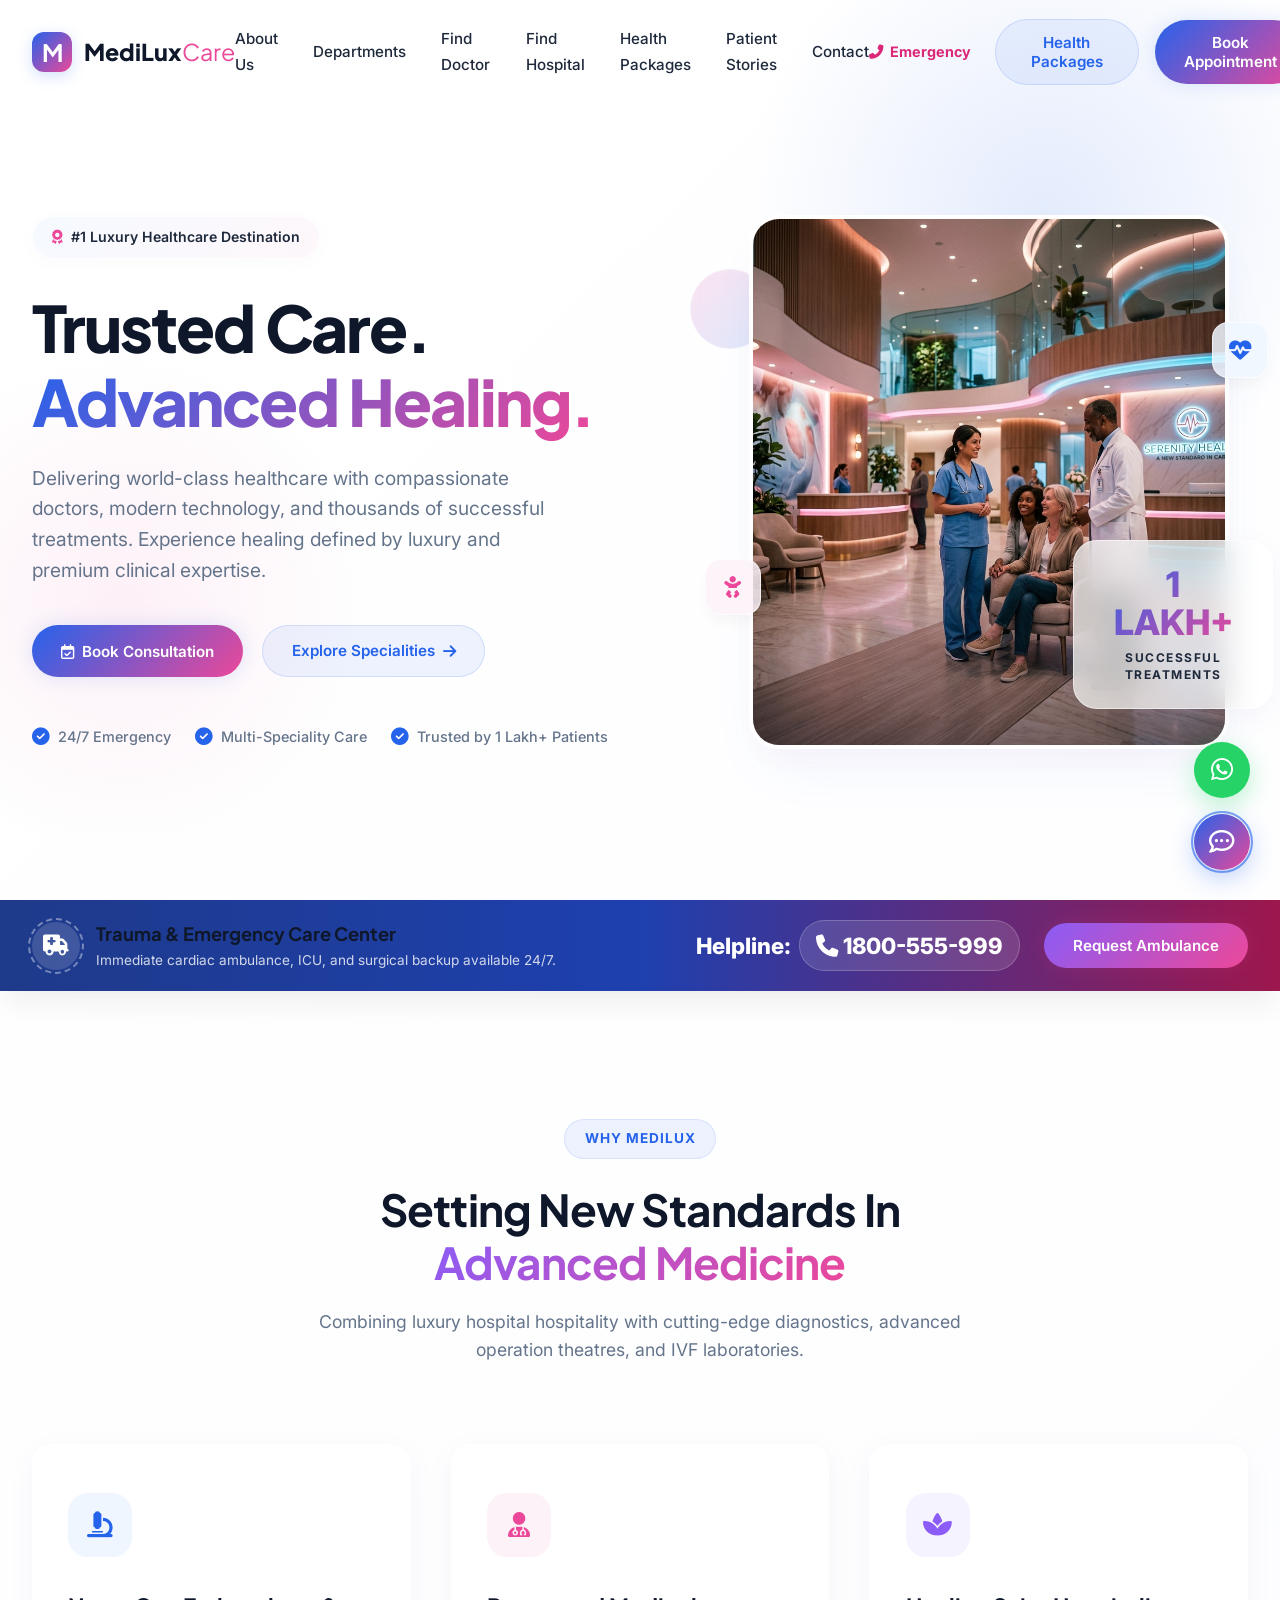
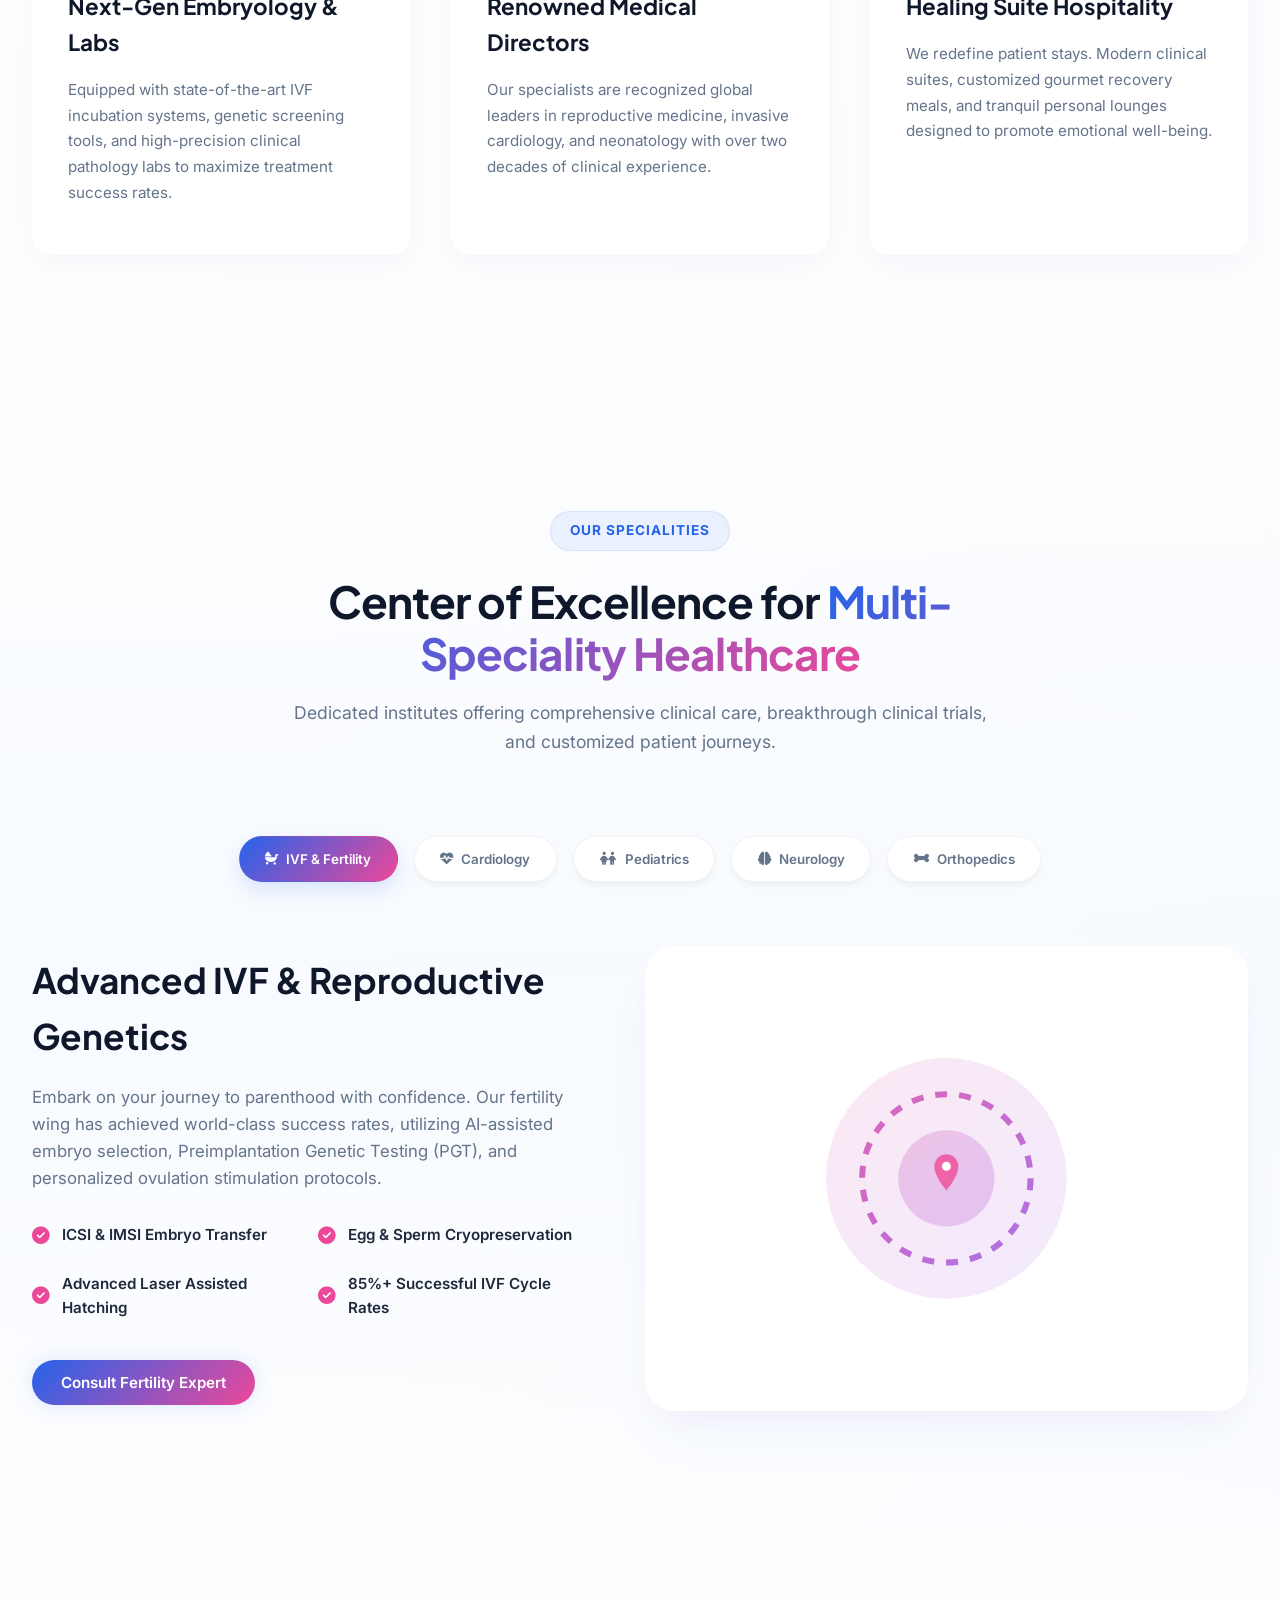
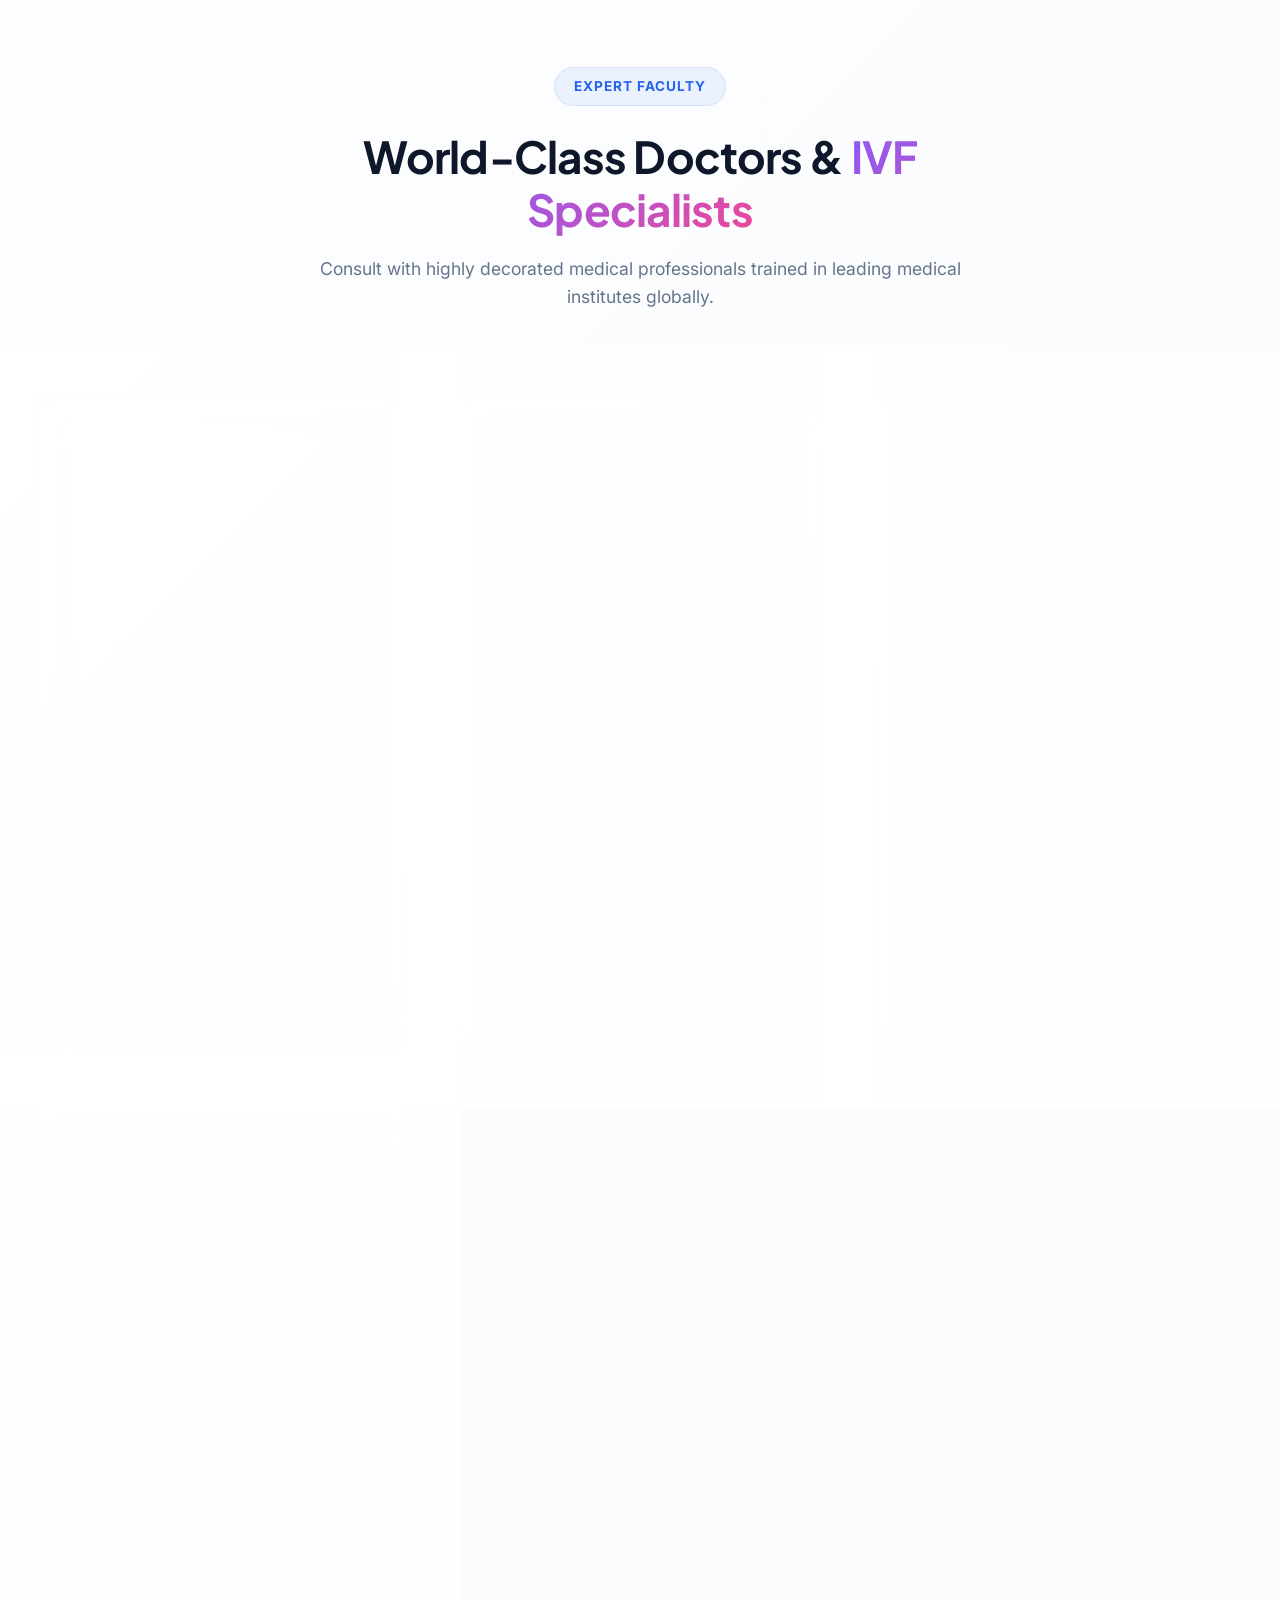
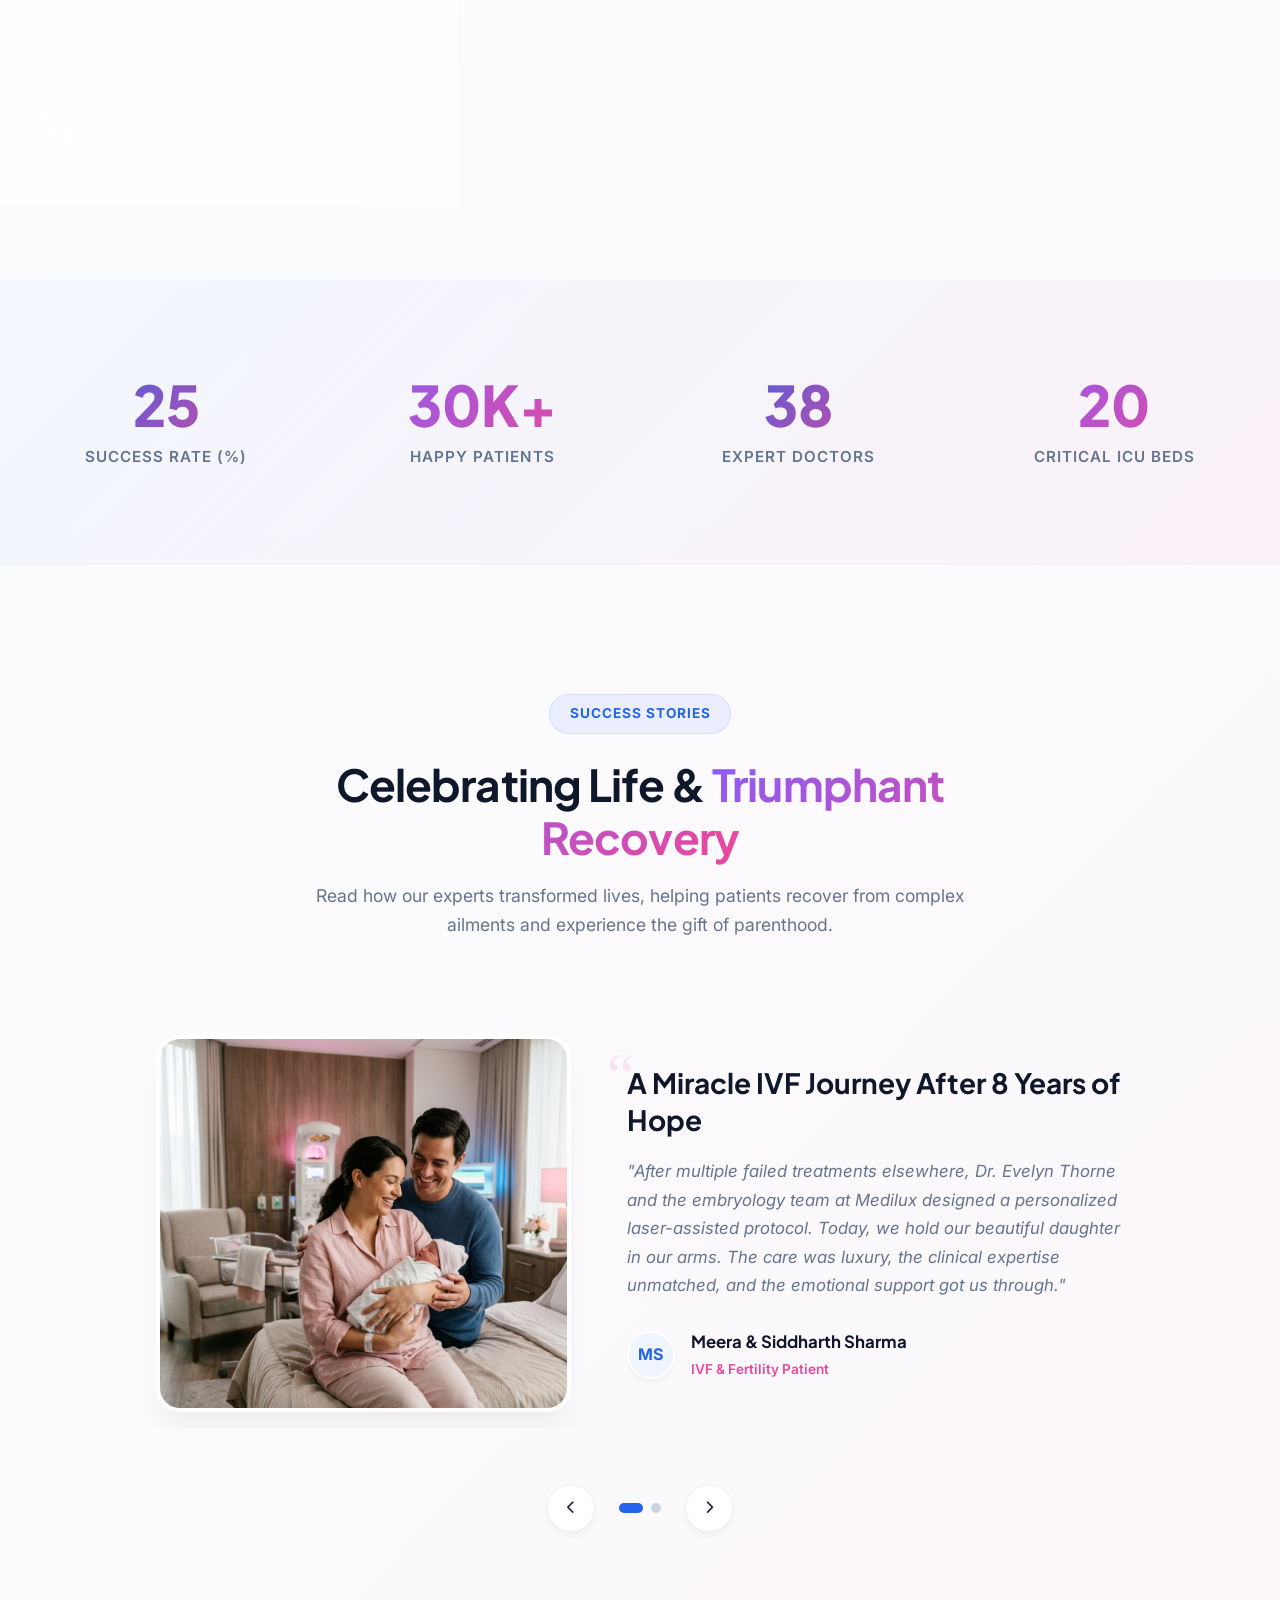
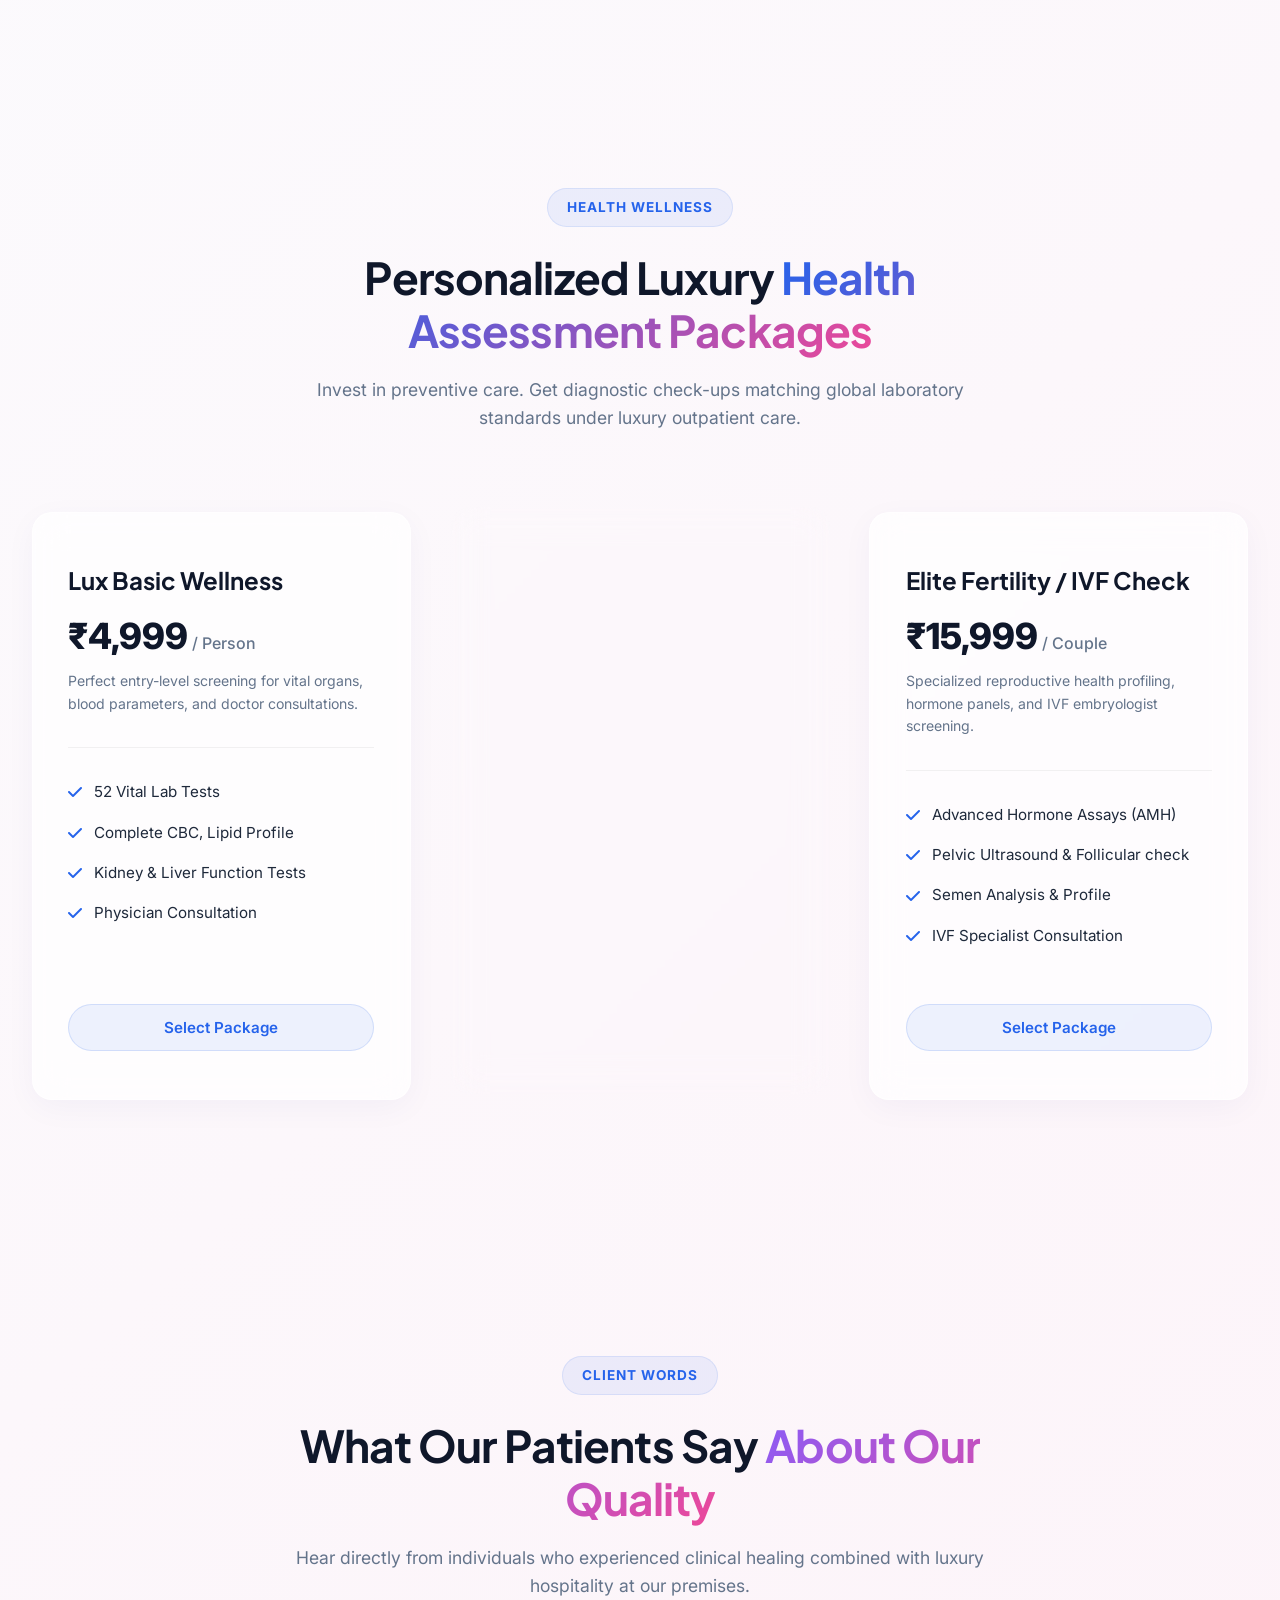
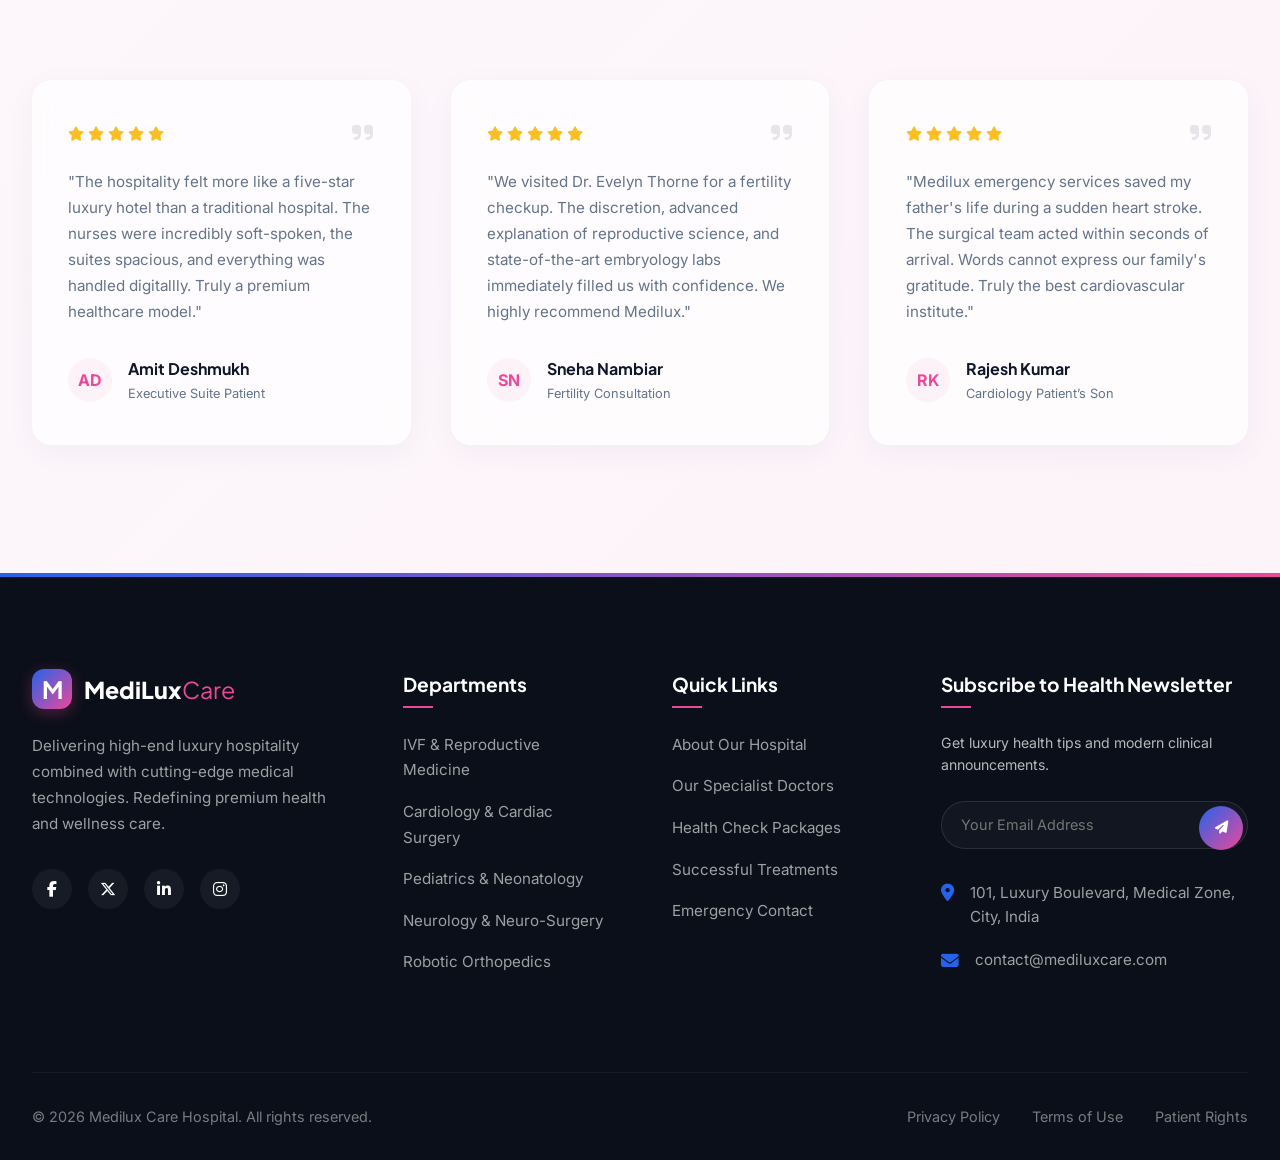
==== index.html @ 5a951098 "Initial commit" ====
<!DOCTYPE html>
<html lang="en">
<head>
  <meta charset="UTF-8">
  <meta name="viewport" content="width=device-width, initial-scale=1.0">
  <meta name="description" content="Medilux Care Hospital - Premium Healthcare, IVF & Fertility treatment, Advanced Cardiology, Pediatrics and Orthopedics. Trusted Care. Advanced Healing.">
  <title>Medilux Care Hospital | Premium & Advanced Healthcare Center</title>
  
  <!-- Font Awesome Icons -->
  <link rel="stylesheet" href="https://cdnjs.cloudflare.com/ajax/libs/font-awesome/6.4.0/css/all.min.css">
  <!-- Stylesheet -->
  <link rel="stylesheet" href="styles.css">
</head>
<body>

  <!-- --- Sticky Transparent Navbar --- -->
  <nav class="navbar" id="navbar">
    <div class="container">
      <!-- Logo -->
      <a href="#" class="logo" id="nav-logo">
        <div class="logo-icon">M</div>
        <div class="logo-text">MediLux<span>Care</span></div>
      </a>

      <!-- Navigation Links -->
      <ul class="nav-menu" id="nav-menu">
        <li><a href="#about" class="nav-link">About Us</a></li>
        <li><a href="#departments" class="nav-link">Departments</a></li>
        <li><a href="#doctors" class="nav-link">Find Doctor</a></li>
        <li><a href="#stats" class="nav-link">Find Hospital</a></li>
        <li><a href="#packages" class="nav-link">Health Packages</a></li>
        <li><a href="#stories" class="nav-link">Patient Stories</a></li>
        <li><a href="#contact" class="nav-link">Contact</a></li>
      </ul>

      <!-- Navbar Action buttons -->
      <div class="nav-actions">
        <a href="tel:+1800555999" class="nav-cta-emergency">
          <i class="fa-solid fa-phone-flip"></i> Emergency
        </a>
        <button class="btn btn-secondary nav-cta-packages" onclick="document.getElementById('packages').scrollIntoView({behavior: 'smooth'})">Health Packages</button>
        <button class="btn btn-primary nav-cta-booking" id="open-booking-btn">Book Appointment</button>
        
        <button class="search-btn" id="open-search-btn" aria-label="Open Search">
          <i class="fa-solid fa-magnifying-glass"></i>
        </button>

        <!-- Mobile Hamburger Menu -->
        <div class="menu-toggle" id="menu-toggle">
          <span></span>
          <span></span>
          <span></span>
        </div>
      </div>
    </div>
  </nav>

  <!-- --- Cinematic Hero Banner Section --- -->
  <header class="hero-section" id="about">
    <div class="hero-glow-1"></div>
    <div class="hero-glow-2"></div>
    <div class="container">
      <div class="hero-grid">
        <!-- Left Column: Copy -->
        <div class="hero-content reveal active">
          <div class="hero-tag">
            <i class="fa-solid fa-award"></i>
            <span>#1 Luxury Healthcare Destination</span>
          </div>
          <h1 class="hero-title">
            Trusted Care.<br>
            <span class="text-gradient-blue-pink">Advanced Healing.</span>
          </h1>
          <p class="hero-desc">
            Delivering world-class healthcare with compassionate doctors, modern technology, and thousands of successful treatments. Experience healing defined by luxury and premium clinical expertise.
          </p>
          <div class="hero-actions">
            <button class="btn btn-primary" id="hero-book-btn">
              <i class="fa-regular fa-calendar-check"></i> Book Consultation
            </button>
            <a href="#departments" class="btn btn-secondary">
              Explore Specialities <i class="fa-solid fa-arrow-right"></i>
            </a>
          </div>
          <div class="hero-bullets">
            <div class="hero-bullet-item">
              <i class="fa-solid fa-circle-check"></i>
              <span>24/7 Emergency</span>
            </div>
            <div class="hero-bullet-item">
              <i class="fa-solid fa-circle-check"></i>
              <span>Multi-Speciality Care</span>
            </div>
            <div class="hero-bullet-item">
              <i class="fa-solid fa-circle-check"></i>
              <span>Trusted by 1 Lakh+ Patients</span>
            </div>
          </div>
        </div>

        <!-- Right Column: Visuals & floating elements -->
        <div class="hero-visual reveal active">
          <div class="floating-circle circle-1"></div>
          
          <!-- Floating medical icons -->
          <div class="floating-icon-wrapper f-icon-1">
            <i class="fa-solid fa-heart-pulse"></i>
          </div>
          <div class="floating-icon-wrapper f-icon-2">
            <i class="fa-solid fa-baby"></i>
          </div>
          
          <!-- Glowing Particles container -->
          <div class="glowing-particle-emitter" id="particle-container"></div>

          <div class="hero-image-wrapper">
            <img src="assets/images/hero_bg.png" alt="Medilux Care Premium Clinic Environment" class="hero-image">
          </div>

          <!-- Achievement Badge -->
          <div class="achievement-badge glass-card">
            <span class="badge-num">1 LAKH+</span>
            <span class="badge-lbl">Successful Treatments</span>
          </div>
        </div>
      </div>
    </div>
  </header>

  <!-- --- Emergency Quick Access Bar --- -->
  <section class="emergency-quick-bar">
    <div class="container">
      <div class="emergency-bar-grid">
        <div class="emergency-info">
          <div class="emergency-icon-glow">
            <i class="fa-solid fa-truck-medical"></i>
          </div>
          <div>
            <h3 class="emergency-title">Trauma & Emergency Care Center</h3>
            <p class="emergency-desc">Immediate cardiac ambulance, ICU, and surgical backup available 24/7.</p>
          </div>
        </div>
        <div class="emergency-actions-list">
          <div class="emergency-phone">
            <span>Helpline:</span>
            <a href="tel:+1800555999"><i class="fa-solid fa-phone"></i> 1800-555-999</a>
          </div>
          <button class="btn btn-pink" id="emergency-modal-btn">Request Ambulance</button>
        </div>
      </div>
    </div>
  </section>

  <!-- --- Why Choose Us Section --- -->
  <section class="why-choose-section section-padding">
    <div class="container">
      <div class="section-header reveal">
        <span class="section-badge">Why Medilux</span>
        <h2 class="section-title">Setting New Standards In <span class="text-gradient-purple-pink">Advanced Medicine</span></h2>
        <p class="section-desc">Combining luxury hospital hospitality with cutting-edge diagnostics, advanced operation theatres, and IVF laboratories.</p>
      </div>

      <div class="why-grid">
        <!-- Card 1 -->
        <div class="why-card glass-card reveal">
          <div class="why-icon-box">
            <i class="fa-solid fa-microscope"></i>
          </div>
          <h3>Next-Gen Embryology & Labs</h3>
          <p>Equipped with state-of-the-art IVF incubation systems, genetic screening tools, and high-precision clinical pathology labs to maximize treatment success rates.</p>
        </div>

        <!-- Card 2 -->
        <div class="why-card glass-card reveal">
          <div class="why-icon-box">
            <i class="fa-solid fa-user-doctor"></i>
          </div>
          <h3>Renowned Medical Directors</h3>
          <p>Our specialists are recognized global leaders in reproductive medicine, invasive cardiology, and neonatology with over two decades of clinical experience.</p>
        </div>

        <!-- Card 3 -->
        <div class="why-card glass-card reveal">
          <div class="why-icon-box">
            <i class="fa-solid fa-spa"></i>
          </div>
          <h3>Healing Suite Hospitality</h3>
          <p>We redefine patient stays. Modern clinical suites, customized gourmet recovery meals, and tranquil personal lounges designed to promote emotional well-being.</p>
        </div>
      </div>
    </div>
  </section>

  <!-- --- Our Departments Section --- -->
  <section class="departments-section section-padding" id="departments">
    <div class="container">
      <div class="section-header reveal">
        <span class="section-badge">Our Specialities</span>
        <h2 class="section-title">Center of Excellence for <span class="text-gradient-blue-pink">Multi-Speciality Healthcare</span></h2>
        <p class="section-desc">Dedicated institutes offering comprehensive clinical care, breakthrough clinical trials, and customized patient journeys.</p>
      </div>

      <!-- Department Tabs -->
      <div class="dept-tabs reveal">
        <button class="dept-tab-btn active" data-tab="ivf">
          <i class="fa-solid fa-baby-carriage"></i> IVF & Fertility
        </button>
        <button class="dept-tab-btn" data-tab="cardio">
          <i class="fa-solid fa-heart-pulse"></i> Cardiology
        </button>
        <button class="dept-tab-btn" data-tab="peds">
          <i class="fa-solid fa-children"></i> Pediatrics
        </button>
        <button class="dept-tab-btn" data-tab="neuro">
          <i class="fa-solid fa-brain"></i> Neurology
        </button>
        <button class="dept-tab-btn" data-tab="ortho">
          <i class="fa-solid fa-bone"></i> Orthopedics
        </button>
      </div>

      <!-- Tab Content Panels -->
      <!-- IVF Panel -->
      <div class="dept-content-panel active" id="dept-ivf">
        <div class="dept-info">
          <h3>Advanced IVF & Reproductive Genetics</h3>
          <p>Embark on your journey to parenthood with confidence. Our fertility wing has achieved world-class success rates, utilizing AI-assisted embryo selection, Preimplantation Genetic Testing (PGT), and personalized ovulation stimulation protocols.</p>
          <div class="dept-features">
            <div class="dept-feature-item"><i class="fa-solid fa-circle-check"></i> ICSI & IMSI Embryo Transfer</div>
            <div class="dept-feature-item"><i class="fa-solid fa-circle-check"></i> Egg & Sperm Cryopreservation</div>
            <div class="dept-feature-item"><i class="fa-solid fa-circle-check"></i> Advanced Laser Assisted Hatching</div>
            <div class="dept-feature-item"><i class="fa-solid fa-circle-check"></i> 85%+ Successful IVF Cycle Rates</div>
          </div>
          <button class="btn btn-primary booking-dept-btn" data-speciality="IVF & Fertility">Consult Fertility Expert</button>
        </div>
        <div class="dept-visual">
          <svg class="dept-visual-svg" viewBox="0 0 100 100" fill="none" xmlns="http://www.w3.org/2000/svg">
            <circle cx="50" cy="50" r="40" fill="url(#pink-grad)" opacity="0.15"/>
            <circle cx="50" cy="50" r="28" stroke="url(#pink-grad)" stroke-width="2" stroke-dasharray="4 4"/>
            <circle cx="50" cy="50" r="16" fill="url(#pink-grad)" opacity="0.3"/>
            <path d="M50 42C47.8 42 46 43.8 46 46C46 49.5 50 54 50 54C50 54 54 49.5 54 46C54 43.8 52.2 42 50 42Z" fill="#ec4899"/>
            <circle cx="50" cy="46" r="1.5" fill="white"/>
            <defs>
              <linearGradient id="pink-grad" x1="0" y1="0" x2="100" y2="100" gradientUnits="userSpaceOnUse">
                <stop stop-color="#ec4899"/>
                <stop offset="1" stop-color="#8b5cf6"/>
              </linearGradient>
            </defs>
          </svg>
        </div>
      </div>

      <!-- Cardio Panel -->
      <div class="dept-content-panel" id="dept-cardio">
        <div class="dept-info">
          <h3>Cardiology & Cardiothoracic Surgery</h3>
          <p>Delivering prompt, emergency, and surgical heart care. Our cardiology institute is equipped with state-of-the-art hybrid Catheterization Labs and offers minimally invasive robotic cardiac procedures, beating heart surgery, and comprehensive coronary angioplasty.</p>
          <div class="dept-features">
            <div class="dept-feature-item"><i class="fa-solid fa-circle-check"></i> 24/7 Primary Angioplasty (PCI)</div>
            <div class="dept-feature-item"><i class="fa-solid fa-circle-check"></i> Robotic Heart Surgery Wing</div>
            <div class="dept-feature-item"><i class="fa-solid fa-circle-check"></i> Transcatheter Aortic Valve (TAVR)</div>
            <div class="dept-feature-item"><i class="fa-solid fa-circle-check"></i> Advanced Heart Failure Clinics</div>
          </div>
          <button class="btn btn-primary booking-dept-btn" data-speciality="Cardiology">Consult Cardiologist</button>
        </div>
        <div class="dept-visual">
          <svg class="dept-visual-svg" viewBox="0 0 100 100" fill="none" xmlns="http://www.w3.org/2000/svg">
            <circle cx="50" cy="50" r="40" fill="url(#blue-grad)" opacity="0.15"/>
            <path d="M30 50H42L46 38L52 62L56 46L60 50H70" stroke="url(#blue-grad)" stroke-width="3" stroke-linecap="round" stroke-linejoin="round"/>
            <defs>
              <linearGradient id="blue-grad" x1="0" y1="0" x2="100" y2="100" gradientUnits="userSpaceOnUse">
                <stop stop-color="#2563eb"/>
                <stop offset="1" stop-color="#ec4899"/>
              </linearGradient>
            </defs>
          </svg>
        </div>
      </div>

      <!-- Pediatrics Panel -->
      <div class="dept-content-panel" id="dept-peds">
        <div class="dept-info">
          <h3>Pediatrics & Neonatal Intensive Care (NICU)</h3>
          <p>Tender care for your little ones. We host a level-IV Neonatal ICU to treat complex newborn medical conditions, managed by specialized neonatologists and pediatric surgeons. Our colorful, stress-free outpatient wings put children at ease during consultations.</p>
          <div class="dept-features">
            <div class="dept-feature-item"><i class="fa-solid fa-circle-check"></i> Level IV Advanced NICU</div>
            <div class="dept-feature-item"><i class="fa-solid fa-circle-check"></i> Pediatric Specialist Consults</div>
            <div class="dept-feature-item"><i class="fa-solid fa-circle-check"></i> Child Development Clinics</div>
            <div class="dept-feature-item"><i class="fa-solid fa-circle-check"></i> Complete Vaccination Care</div>
          </div>
          <button class="btn btn-primary booking-dept-btn" data-speciality="Pediatrics">Book Pediatric Visit</button>
        </div>
        <div class="dept-visual">
          <svg class="dept-visual-svg" viewBox="0 0 100 100" fill="none" xmlns="http://www.w3.org/2000/svg">
            <circle cx="50" cy="50" r="40" fill="url(#purple-grad)" opacity="0.15"/>
            <path d="M50 35C45 35 41 39 41 44C41 52 50 63 50 63C50 63 59 52 59 44C59 39 55 35 50 35ZM50 48C47.8 48 46 46.2 46 44C46 41.8 47.8 40 50 40C52.2 40 54 41.8 54 44C54 46.2 52.2 48 50 48Z" fill="url(#purple-grad)"/>
            <defs>
              <linearGradient id="purple-grad" x1="0" y1="0" x2="100" y2="100" gradientUnits="userSpaceOnUse">
                <stop stop-color="#8b5cf6"/>
                <stop offset="1" stop-color="#ec4899"/>
              </linearGradient>
            </defs>
          </svg>
        </div>
      </div>

      <!-- Neurology Panel -->
      <div class="dept-content-panel" id="dept-neuro">
        <div class="dept-info">
          <h3>Neurology & Neurosurgery Center</h3>
          <p>Advanced mapping and surgical care for complex neurovascular conditions. Utilizing intraoperative MRI, neuro-navigation, and micro-neurosurgery, our department addresses brain stroke emergencies, neuro-oncology, and chronic epilepsy disorders.</p>
          <div class="dept-features">
            <div class="dept-feature-item"><i class="fa-solid fa-circle-check"></i> Stroke Management Unit</div>
            <div class="dept-feature-item"><i class="fa-solid fa-circle-check"></i> CyberKnife & Gamma Knife</div>
            <div class="dept-feature-item"><i class="fa-solid fa-circle-check"></i> Spine Surgery Center</div>
            <div class="dept-feature-item"><i class="fa-solid fa-circle-check"></i> Neuro-ICU Specialized Beds</div>
          </div>
          <button class="btn btn-primary booking-dept-btn" data-speciality="Neurology">Consult Neurologist</button>
        </div>
        <div class="dept-visual">
          <svg class="dept-visual-svg" viewBox="0 0 100 100" fill="none" xmlns="http://www.w3.org/2000/svg">
            <circle cx="50" cy="50" r="40" fill="url(#blue-grad)" opacity="0.12"/>
            <path d="M50 25C36 25 32 36 32 46C32 54 36 58 40 60C40 65 42 75 50 75C58 75 60 65 60 60C64 58 68 54 68 46C68 36 64 25 50 25Z" stroke="url(#blue-grad)" stroke-width="2"/>
            <path d="M50 25V75" stroke="url(#blue-grad)" stroke-width="1.5"/>
            <circle cx="42" cy="40" r="2" fill="#2563eb"/>
            <circle cx="58" cy="40" r="2" fill="#ec4899"/>
            <circle cx="45" cy="50" r="2" fill="#8b5cf6"/>
            <circle cx="55" cy="50" r="2" fill="#2563eb"/>
          </svg>
        </div>
      </div>

      <!-- Orthopedics Panel -->
      <div class="dept-content-panel" id="dept-ortho">
        <div class="dept-info">
          <h3>Orthopedics & Robotic Joint Replacement</h3>
          <p>Regain painless mobility. Our robotic joint replacement systems enable surgeons to perform hip and knee reconstructions with micro-millimeter precision. Combined with dedicated sports medicine rehabilitation programs, we speed up your recovery journey.</p>
          <div class="dept-features">
            <div class="dept-feature-item"><i class="fa-solid fa-circle-check"></i> Mako Robotic Joint Surgeries</div>
            <div class="dept-feature-item"><i class="fa-solid fa-circle-check"></i> Sports Medicine & Arthroscopy</div>
            <div class="dept-feature-item"><i class="fa-solid fa-circle-check"></i> Complex Trauma & Fractures</div>
            <div class="dept-feature-item"><i class="fa-solid fa-circle-check"></i> Post-Op Rehab & Physiotherapy</div>
          </div>
          <button class="btn btn-primary booking-dept-btn" data-speciality="Orthopedics">Consult Orthopedic Surgeon</button>
        </div>
        <div class="dept-visual">
          <svg class="dept-visual-svg" viewBox="0 0 100 100" fill="none" xmlns="http://www.w3.org/2000/svg">
            <circle cx="50" cy="50" r="40" fill="url(#pink-grad)" opacity="0.12"/>
            <path d="M50 25V65M42 35H58M42 45H58M42 55H58M50 65L42 75M50 65L58 75" stroke="url(#pink-grad)" stroke-width="3" stroke-linecap="round"/>
          </svg>
        </div>
      </div>

    </div>
  </section>

  <!-- --- Expert Doctors Section --- -->
  <section class="doctors-section section-padding" id="doctors">
    <div class="container">
      <div class="section-header reveal">
        <span class="section-badge">Expert Faculty</span>
        <h2 class="section-title">World-Class Doctors & <span class="text-gradient-purple-pink">IVF Specialists</span></h2>
        <p class="section-desc">Consult with highly decorated medical professionals trained in leading medical institutes globally.</p>
      </div>

      <div class="doctors-grid">
        <!-- Doctor 1 -->
        <div class="doctor-card glass-card reveal">
          <div class="doctor-image-box">
            <img src="assets/images/doctor_1.png" alt="Dr. Alexander Vance" class="doctor-img">
            <div class="doctor-overlay">
              <a href="#" class="doctor-social"><i class="fa-brands fa-linkedin-in"></i></a>
              <a href="#" class="doctor-social"><i class="fa-solid fa-envelope"></i></a>
            </div>
          </div>
          <div class="doctor-info">
            <div class="doctor-dept">Cardiology</div>
            <h3 class="doctor-name">Dr. Alexander Vance</h3>
            <p class="doctor-exp">MD, DM (Cardiology) • 18+ Years Exp</p>
            <button class="doctor-cta booking-doc-btn" data-doctor="Dr. Alexander Vance" data-speciality="Cardiology">Book Appointment</button>
          </div>
        </div>

        <!-- Doctor 2 -->
        <div class="doctor-card glass-card reveal">
          <div class="doctor-image-box">
            <img src="assets/images/doctor_2.png" alt="Dr. Evelyn Thorne" class="doctor-img">
            <div class="doctor-overlay">
              <a href="#" class="doctor-social"><i class="fa-brands fa-linkedin-in"></i></a>
              <a href="#" class="doctor-social"><i class="fa-solid fa-envelope"></i></a>
            </div>
          </div>
          <div class="doctor-info">
            <div class="doctor-dept">IVF & Fertility</div>
            <h3 class="doctor-name">Dr. Evelyn Thorne</h3>
            <p class="doctor-exp">MD (Obgyn), Fellowship in IVF • 15+ Years Exp</p>
            <button class="doctor-cta booking-doc-btn" data-doctor="Dr. Evelyn Thorne" data-speciality="IVF & Fertility">Book Appointment</button>
          </div>
        </div>

        <!-- Doctor 3 -->
        <div class="doctor-card glass-card reveal">
          <div class="doctor-image-box">
            <img src="assets/images/doctor_3.png" alt="Dr. Marcus Sterling" class="doctor-img">
            <div class="doctor-overlay">
              <a href="#" class="doctor-social"><i class="fa-brands fa-linkedin-in"></i></a>
              <a href="#" class="doctor-social"><i class="fa-solid fa-envelope"></i></a>
            </div>
          </div>
          <div class="doctor-info">
            <div class="doctor-dept">Cardiovascular Surgery</div>
            <h3 class="doctor-name">Dr. Marcus Sterling</h3>
            <p class="doctor-exp">MCh (Cardiothoracic Surgery) • 20+ Years Exp</p>
            <button class="doctor-cta booking-doc-btn" data-doctor="Dr. Marcus Sterling" data-speciality="Cardiology">Book Appointment</button>
          </div>
        </div>

        <!-- Doctor 4 -->
        <div class="doctor-card glass-card reveal">
          <div class="doctor-image-box">
            <img src="assets/images/doctor_4.png" alt="Dr. Sarah Jenkins" class="doctor-img">
            <div class="doctor-overlay">
              <a href="#" class="doctor-social"><i class="fa-brands fa-linkedin-in"></i></a>
              <a href="#" class="doctor-social"><i class="fa-solid fa-envelope"></i></a>
            </div>
          </div>
          <div class="doctor-info">
            <div class="doctor-dept">Pediatrics & NICU</div>
            <h3 class="doctor-name">Dr. Sarah Jenkins</h3>
            <p class="doctor-exp">MD, DNB (Pediatrics) • 12+ Years Exp</p>
            <button class="doctor-cta booking-doc-btn" data-doctor="Dr. Sarah Jenkins" data-speciality="Pediatrics">Book Appointment</button>
          </div>
        </div>
      </div>
    </div>
  </section>

  <!-- --- Statistics Counter Section --- -->
  <section class="stats-section" id="stats">
    <div class="container">
      <div class="stats-grid">
        <!-- Stat Item 1 -->
        <div class="stat-item">
          <div class="stat-number text-gradient-blue-pink" data-target="99">0</div>
          <div class="stat-label">Success Rate (%)</div>
        </div>
        <!-- Stat Item 2 -->
        <div class="stat-item">
          <div class="stat-number text-gradient-purple-pink" data-target="120000">0</div>
          <div class="stat-label">Happy Patients</div>
        </div>
        <!-- Stat Item 3 -->
        <div class="stat-item">
          <div class="stat-number text-gradient-blue-pink" data-target="150">0</div>
          <div class="stat-label">Expert Doctors</div>
        </div>
        <!-- Stat Item 4 -->
        <div class="stat-item">
          <div class="stat-number text-gradient-purple-pink" data-target="80">0</div>
          <div class="stat-label">Critical ICU Beds</div>
        </div>
      </div>
    </div>
  </section>

  <!-- --- Patient Success Stories Section --- -->
  <section class="stories-section section-padding" id="stories">
    <div class="container">
      <div class="section-header reveal">
        <span class="section-badge">Success Stories</span>
        <h2 class="section-title">Celebrating Life & <span class="text-gradient-purple-pink">Triumphant Recovery</span></h2>
        <p class="section-desc">Read how our experts transformed lives, helping patients recover from complex ailments and experience the gift of parenthood.</p>
      </div>

      <!-- Testimonial / Story Slider -->
      <div class="stories-slider-container reveal">
        <div class="stories-slider">
          <div class="story-track" id="story-track">
            <!-- Slide 1 -->
            <div class="story-slide">
              <div class="story-card-grid">
                <div class="story-img-box">
                  <img src="assets/images/patient_story_1.png" alt="Happy family celebrating baby success">
                </div>
                <div class="story-content">
                  <span class="story-quote-icon">“</span>
                  <h3 class="story-title">A Miracle IVF Journey After 8 Years of Hope</h3>
                  <p class="story-text">
                    "After multiple failed treatments elsewhere, Dr. Evelyn Thorne and the embryology team at Medilux designed a personalized laser-assisted protocol. Today, we hold our beautiful daughter in our arms. The care was luxury, the clinical expertise unmatched, and the emotional support got us through."
                  </p>
                  <div class="story-author">
                    <div class="author-avatar">MS</div>
                    <div>
                      <h4 class="author-name">Meera & Siddharth Sharma</h4>
                      <span class="author-treatment">IVF & Fertility Patient</span>
                    </div>
                  </div>
                </div>
              </div>
            </div>
            <!-- Slide 2 -->
            <div class="story-slide">
              <div class="story-card-grid">
                <div class="story-img-box">
                  <img src="assets/images/hero_bg.png" alt="Cardiology Success Recovery">
                </div>
                <div class="story-content">
                  <span class="story-quote-icon">“</span>
                  <h3 class="story-title">Saved in the Golden Hour of Cardiac Arrest</h3>
                  <p class="story-text">
                    "When my husband collapsed with a major blockage, the Medilux mobile ICU ambulance arrived within 10 minutes, initiating critical treatment on wheels. Dr. Vance completed a complex primary angioplasty immediately. We owe his life to their rapid response and state-of-the-art facilities."
                  </p>
                  <div class="story-author">
                    <div class="author-avatar">KP</div>
                    <div>
                      <h4 class="author-name">Kavitha & Prasad Roy</h4>
                      <span class="author-treatment">Emergency Cardiology Patient</span>
                    </div>
                  </div>
                </div>
              </div>
            </div>
          </div>
        </div>

        <!-- Slider Navigation Controls -->
        <div class="slider-controls">
          <button class="slider-btn" id="prev-story" aria-label="Previous Story">
            <i class="fa-solid fa-chevron-left"></i>
          </button>
          <div class="slider-dots" id="slider-dots">
            <span class="slider-dot active" data-index="0"></span>
            <span class="slider-dot" data-index="1"></span>
          </div>
          <button class="slider-btn" id="next-story" aria-label="Next Story">
            <i class="fa-solid fa-chevron-right"></i>
          </button>
        </div>
      </div>
    </div>
  </section>

  <!-- --- Health Packages Section --- -->
  <section class="packages-section section-padding" id="packages">
    <div class="container">
      <div class="section-header reveal">
        <span class="section-badge">Health Wellness</span>
        <h2 class="section-title">Personalized Luxury <span class="text-gradient-blue-pink">Health Assessment Packages</span></h2>
        <p class="section-desc">Invest in preventive care. Get diagnostic check-ups matching global laboratory standards under luxury outpatient care.</p>
      </div>

      <div class="packages-grid">
        <!-- Package 1 -->
        <div class="package-card glass-card reveal">
          <h3 class="package-name">Lux Basic Wellness</h3>
          <div class="package-price">₹4,999 <span>/ Person</span></div>
          <p class="package-desc">Perfect entry-level screening for vital organs, blood parameters, and doctor consultations.</p>
          <div class="package-divider"></div>
          <ul class="package-features">
            <li class="package-feature"><i class="fa-solid fa-check"></i> 52 Vital Lab Tests</li>
            <li class="package-feature"><i class="fa-solid fa-check"></i> Complete CBC, Lipid Profile</li>
            <li class="package-feature"><i class="fa-solid fa-check"></i> Kidney & Liver Function Tests</li>
            <li class="package-feature"><i class="fa-solid fa-check"></i> Physician Consultation</li>
          </ul>
          <button class="btn btn-secondary package-btn open-booking-pkg" data-pkg="Lux Basic Wellness">Select Package</button>
        </div>

        <!-- Package 2 -->
        <div class="package-card glass-card popular reveal">
          <div class="popular-badge">Most Popular</div>
          <h3 class="package-name">Executive Elite Care</h3>
          <div class="package-price">₹12,499 <span>/ Person</span></div>
          <p class="package-desc">Comprehensive screening with cardiac stress markers, ultrasounds, and expert specialist consults.</p>
          <div class="package-divider"></div>
          <ul class="package-features">
            <li class="package-feature"><i class="fa-solid fa-check"></i> 84 Premium Lab Tests</li>
            <li class="package-feature"><i class="fa-solid fa-check"></i> Cardiac Echo & TMT</li>
            <li class="package-feature"><i class="fa-solid fa-check"></i> Whole Abdomen Ultrasound</li>
            <li class="package-feature"><i class="fa-solid fa-check"></i> Senior Cardiology Consult</li>
          </ul>
          <button class="btn btn-primary package-btn open-booking-pkg" data-pkg="Executive Elite Care">Select Package</button>
        </div>

        <!-- Package 3 -->
        <div class="package-card glass-card reveal">
          <h3 class="package-name">Elite Fertility / IVF Check</h3>
          <div class="package-price">₹15,999 <span>/ Couple</span></div>
          <p class="package-desc">Specialized reproductive health profiling, hormone panels, and IVF embryologist screening.</p>
          <div class="package-divider"></div>
          <ul class="package-features">
            <li class="package-feature"><i class="fa-solid fa-check"></i> Advanced Hormone Assays (AMH)</li>
            <li class="package-feature"><i class="fa-solid fa-check"></i> Pelvic Ultrasound & Follicular check</li>
            <li class="package-feature"><i class="fa-solid fa-check"></i> Semen Analysis & Profile</li>
            <li class="package-feature"><i class="fa-solid fa-check"></i> IVF Specialist Consultation</li>
          </ul>
          <button class="btn btn-secondary package-btn open-booking-pkg" data-pkg="Elite Fertility Check">Select Package</button>
        </div>
      </div>
    </div>
  </section>

  <!-- --- Testimonials Section --- -->
  <section class="testimonials-section section-padding">
    <div class="container">
      <div class="section-header reveal">
        <span class="section-badge">Client Words</span>
        <h2 class="section-title">What Our Patients Say <span class="text-gradient-purple-pink">About Our Quality</span></h2>
        <p class="section-desc">Hear directly from individuals who experienced clinical healing combined with luxury hospitality at our premises.</p>
      </div>

      <div class="testimonials-grid">
        <!-- Testimonial 1 -->
        <div class="testimonial-card glass-card reveal">
          <div class="testimonial-header">
            <div class="stars">
              <i class="fa-solid fa-star"></i>
              <i class="fa-solid fa-star"></i>
              <i class="fa-solid fa-star"></i>
              <i class="fa-solid fa-star"></i>
              <i class="fa-solid fa-star"></i>
            </div>
            <i class="fa-solid fa-quote-right" style="opacity: 0.1; font-size: 1.5rem;"></i>
          </div>
          <p class="testimonial-text">
            "The hospitality felt more like a five-star luxury hotel than a traditional hospital. The nurses were incredibly soft-spoken, the suites spacious, and everything was handled digitallly. Truly a premium healthcare model."
          </p>
          <div class="testimonial-user">
            <div class="user-avatar">AD</div>
            <div class="user-info">
              <h4>Amit Deshmukh</h4>
              <p>Executive Suite Patient</p>
            </div>
          </div>
        </div>

        <!-- Testimonial 2 -->
        <div class="testimonial-card glass-card reveal">
          <div class="testimonial-header">
            <div class="stars">
              <i class="fa-solid fa-star"></i>
              <i class="fa-solid fa-star"></i>
              <i class="fa-solid fa-star"></i>
              <i class="fa-solid fa-star"></i>
              <i class="fa-solid fa-star"></i>
            </div>
            <i class="fa-solid fa-quote-right" style="opacity: 0.1; font-size: 1.5rem;"></i>
          </div>
          <p class="testimonial-text">
            "We visited Dr. Evelyn Thorne for a fertility checkup. The discretion, advanced explanation of reproductive science, and state-of-the-art embryology labs immediately filled us with confidence. We highly recommend Medilux."
          </p>
          <div class="testimonial-user">
            <div class="user-avatar">SN</div>
            <div class="user-info">
              <h4>Sneha Nambiar</h4>
              <p>Fertility Consultation</p>
            </div>
          </div>
        </div>

        <!-- Testimonial 3 -->
        <div class="testimonial-card glass-card reveal">
          <div class="testimonial-header">
            <div class="stars">
              <i class="fa-solid fa-star"></i>
              <i class="fa-solid fa-star"></i>
              <i class="fa-solid fa-star"></i>
              <i class="fa-solid fa-star"></i>
              <i class="fa-solid fa-star"></i>
            </div>
            <i class="fa-solid fa-quote-right" style="opacity: 0.1; font-size: 1.5rem;"></i>
          </div>
          <p class="testimonial-text">
            "Medilux emergency services saved my father's life during a sudden heart stroke. The surgical team acted within seconds of arrival. Words cannot express our family's gratitude. Truly the best cardiovascular institute."
          </p>
          <div class="testimonial-user">
            <div class="user-avatar">RK</div>
            <div class="user-info">
              <h4>Rajesh Kumar</h4>
              <p>Cardiology Patient’s Son</p>
            </div>
          </div>
        </div>
      </div>
    </div>
  </section>

  <!-- --- Modern Footer Section --- -->
  <footer class="footer" id="contact">
    <div class="container">
      <div class="footer-top">
        <!-- Column 1: Brand -->
        <div class="footer-brand">
          <a href="#" class="logo">
            <div class="logo-icon">M</div>
            <div class="logo-text">MediLux<span>Care</span></div>
          </a>
          <p>Delivering high-end luxury hospitality combined with cutting-edge medical technologies. Redefining premium health and wellness care.</p>
          <div class="social-links">
            <a href="#" class="social-link" aria-label="Facebook"><i class="fa-brands fa-facebook-f"></i></a>
            <a href="#" class="social-link" aria-label="Twitter"><i class="fa-brands fa-x-twitter"></i></a>
            <a href="#" class="social-link" aria-label="LinkedIn"><i class="fa-brands fa-linkedin-in"></i></a>
            <a href="#" class="social-link" aria-label="Instagram"><i class="fa-brands fa-instagram"></i></a>
          </div>
        </div>

        <!-- Column 2: Departments -->
        <div>
          <h3 class="footer-title">Departments</h3>
          <ul class="footer-links">
            <li><a href="#departments">IVF & Reproductive Medicine</a></li>
            <li><a href="#departments">Cardiology & Cardiac Surgery</a></li>
            <li><a href="#departments">Pediatrics & Neonatology</a></li>
            <li><a href="#departments">Neurology & Neuro-Surgery</a></li>
            <li><a href="#departments">Robotic Orthopedics</a></li>
          </ul>
        </div>

        <!-- Column 3: Quick Links -->
        <div>
          <h3 class="footer-title">Quick Links</h3>
          <ul class="footer-links">
            <li><a href="#about">About Our Hospital</a></li>
            <li><a href="#doctors">Our Specialist Doctors</a></li>
            <li><a href="#packages">Health Check Packages</a></li>
            <li><a href="#stories">Successful Treatments</a></li>
            <li><a href="#contact">Emergency Contact</a></li>
          </ul>
        </div>

        <!-- Column 4: Newsletter & Contact -->
        <div>
          <h3 class="footer-title">Subscribe to Health Newsletter</h3>
          <p style="font-size: 0.88rem; margin-bottom: 1rem;">Get luxury health tips and modern clinical announcements.</p>
          <form class="newsletter-form" id="newsletter-form">
            <input type="email" placeholder="Your Email Address" class="newsletter-input" required>
            <button type="submit" class="newsletter-btn" aria-label="Subscribe"><i class="fa-solid fa-paper-plane"></i></button>
          </form>
          
          <ul class="footer-contact" style="margin-top: 2rem;">
            <li><i class="fa-solid fa-location-dot"></i> 101, Luxury Boulevard, Medical Zone, City, India</li>
            <li><i class="fa-solid fa-envelope"></i> contact@mediluxcare.com</li>
          </ul>
        </div>
      </div>

      <!-- Footer Bottom -->
      <div class="footer-bottom">
        <p>&copy; 2026 Medilux Care Hospital. All rights reserved.</p>
        <div class="footer-bottom-links">
          <a href="#">Privacy Policy</a>
          <a href="#">Terms of Use</a>
          <a href="#">Patient Rights</a>
        </div>
      </div>
    </div>
  </footer>

  <!-- --- Floating Widgets --- -->
  <div class="floating-widgets">
    <!-- WhatsApp Floating support -->
    <a href="https://wa.me/919999999999" target="_blank" class="floating-btn float-whatsapp" aria-label="Chat on WhatsApp">
      <i class="fa-brands fa-whatsapp"></i>
    </a>
    <!-- Live Chat widget bubble -->
    <div class="floating-btn float-chat" id="live-chat-bubble" aria-label="Open Chat Support">
      <i class="fa-regular fa-comment-dots"></i>
    </div>
  </div>

  <!-- Live Chat Support Window -->
  <div class="chat-window" id="chat-window">
    <div class="chat-header">
      <div class="chat-header-info">
        <div class="chat-agent-avatar">ML</div>
        <div>
          <div class="chat-header-title">MediLux Support</div>
          <div class="chat-header-subtitle">Online • Care Specialist</div>
        </div>
      </div>
      <button class="chat-close-btn" id="close-chat-btn"><i class="fa-solid fa-xmark"></i></button>
    </div>
    <div class="chat-body" id="chat-body">
      <div class="chat-msg msg-bot">
        Hello! Welcome to Medilux Care. How can our medical care specialists assist you today?
      </div>
    </div>
    <div class="chat-footer">
      <input type="text" placeholder="Type message..." class="chat-input" id="chat-input">
      <button class="chat-send-btn" id="chat-send-btn"><i class="fa-solid fa-paper-plane"></i></button>
    </div>
  </div>

  <!-- --- Search Overlay Modal --- -->
  <div class="search-overlay" id="search-overlay">
    <div class="search-box-container">
      <button class="search-close" id="close-search-btn"><i class="fa-solid fa-xmark"></i></button>
      <input type="text" class="search-input-field" placeholder="Search for doctors, treatments, health packages...">
    </div>
  </div>

  <!-- --- Booking Appointment Modal --- -->
  <div class="booking-modal-overlay" id="booking-modal">
    <div class="booking-modal-card">
      <div class="booking-modal-header">
        <button class="booking-modal-close" id="close-booking-btn" aria-label="Close Appointment Modal">
          <i class="fa-solid fa-xmark"></i>
        </button>
        <h2 class="booking-modal-title">Schedule Appointment</h2>
        <p class="booking-modal-subtitle">Enter details to secure your priority consultation at MediLux Care.</p>
      </div>
      
      <div class="booking-modal-body">
        <form class="booking-form" id="appointment-form">
          <!-- Doctor selection -->
          <div>
            <label class="form-label" for="book-doctor">Select Specialist</label>
            <select class="form-input" id="book-doctor" required>
              <option value="">Choose a Doctor...</option>
              <option value="Dr. Alexander Vance">Dr. Alexander Vance (Cardiology)</option>
              <option value="Dr. Evelyn Thorne">Dr. Evelyn Thorne (IVF & Fertility)</option>
              <option value="Dr. Marcus Sterling">Dr. Marcus Sterling (Cardiovascular)</option>
              <option value="Dr. Sarah Jenkins">Dr. Sarah Jenkins (Pediatrics)</option>
              <option value="General Consultation">General Duty Physician</option>
            </select>
          </div>

          <!-- Speciality selection -->
          <div>
            <label class="form-label" for="book-speciality">Department</label>
            <select class="form-input" id="book-speciality" required>
              <option value="">Choose a Speciality...</option>
              <option value="IVF & Fertility">IVF & Fertility</option>
              <option value="Cardiology">Cardiology</option>
              <option value="Pediatrics">Pediatrics</option>
              <option value="Neurology">Neurology</option>
              <option value="Orthopedics">Orthopedics</option>
            </select>
          </div>

          <!-- Patient Name -->
          <div>
            <label class="form-label" for="book-name">Patient Full Name</label>
            <input type="text" class="form-input" id="book-name" placeholder="John Doe" required>
          </div>

          <!-- Phone Number -->
          <div>
            <label class="form-label" for="book-phone">Contact Number</label>
            <input type="tel" class="form-input" id="book-phone" placeholder="+91 99887 76655" required>
          </div>

          <!-- Preferred Date -->
          <div>
            <label class="form-label" for="book-date">Preferred Date</label>
            <input type="date" class="form-input" id="book-date" required>
          </div>

          <!-- Preferred Time -->
          <div>
            <label class="form-label" for="book-time">Preferred Slot</label>
            <select class="form-input" id="book-time" required>
              <option value="">Select Time Slot...</option>
              <option value="09:00 AM - 12:00 PM">Morning (09:00 AM - 12:00 PM)</option>
              <option value="12:00 PM - 03:00 PM">Afternoon (12:00 PM - 03:00 PM)</option>
              <option value="03:00 PM - 06:00 PM">Evening (03:00 PM - 06:00 PM)</option>
            </select>
          </div>

          <!-- Selected Health Package (if any) -->
          <div class="form-group-full">
            <label class="form-label" for="book-package">Selected Wellness Package (Optional)</label>
            <select class="form-input" id="book-package">
              <option value="None">None</option>
              <option value="Lux Basic Wellness">Lux Basic Wellness (₹4,999)</option>
              <option value="Executive Elite Care">Executive Elite Care (₹12,499)</option>
              <option value="Elite Fertility Check">Elite Fertility Check (₹15,999)</option>
            </select>
          </div>

          <!-- Notes -->
          <div class="form-group-full">
            <label class="form-label" for="book-notes">Brief Medical Symptoms / Comments</label>
            <textarea class="form-input" id="book-notes" rows="3" placeholder="Please describe any symptoms or history..."></textarea>
          </div>

          <div class="booking-form-submit">
            <button type="submit" class="btn btn-primary" style="width: 100%;">Confirm Appointment Request</button>
          </div>

          <!-- Submission Confirmation Screen inside form -->
          <div class="submit-success-msg" id="submit-success-msg">
            <i class="fa-solid fa-circle-check" style="color: var(--med-blue);"></i>
            <h3>Appointment Request Submitted!</h3>
            <p style="margin-top: 0.5rem; font-size: 0.9rem; color: var(--text-muted);">Thank you. A MediLux Care concierge will call you on the registered contact number within 15 minutes to confirm your final consultation time slot.</p>
          </div>
        </form>
      </div>
    </div>
  </div>

  <!-- JavaScript file -->
  <script src="app.js"></script>
</body>
</html>
---- styles.css ----
@import url('https://fonts.googleapis.com/css2?family=Inter:wght@300;400;500;600;700&family=Plus+Jakarta+Sans:wght@400;500;600;700;800&display=swap');

:root {
  /* Colors */
  --primary-blue: #1e40af;
  --primary-blue-rgb: 30, 64, 175;
  --med-blue: #2563eb;
  --med-blue-rgb: 37, 99, 235;
  --light-blue: #eff6ff;
  
  --primary-pink: #ec4899;
  --primary-pink-rgb: 236, 72, 153;
  --soft-pink: #fdf2f8;
  --hot-pink: #db2777;

  --accent-purple: #8b5cf6;
  --accent-purple-rgb: 139, 92, 246;
  --soft-purple: #f5f3ff;

  --dark-slate: #0f172a;
  --text-dark: #1e293b;
  --text-muted: #64748b;
  --text-light: #94a3b8;
  
  --bg-gradient: linear-gradient(135deg, #ffffff 0%, #fbfcfe 50%, #fdf2f8 100%);
  --blue-pink-gradient: linear-gradient(135deg, var(--med-blue) 0%, var(--primary-pink) 100%);
  --light-gradient: linear-gradient(135deg, rgba(239, 246, 255, 0.6) 0%, rgba(253, 242, 248, 0.6) 100%);
  --purple-gradient: linear-gradient(135deg, var(--accent-purple) 0%, var(--primary-pink) 100%);
  
  --white: #ffffff;
  --glass-bg: rgba(255, 255, 255, 0.7);
  --glass-border: rgba(255, 255, 255, 0.6);
  --glass-shadow: 0 8px 32px 0 rgba(31, 38, 135, 0.04);
  --card-border: 1px solid rgba(255, 255, 255, 0.5);
  
  /* Typography */
  --font-headings: 'Plus Jakarta Sans', sans-serif;
  --font-body: 'Inter', sans-serif;

  /* Shadow & Animation */
  --shadow-sm: 0 4px 6px -1px rgba(0, 0, 0, 0.05);
  --shadow-md: 0 10px 15px -3px rgba(0, 0, 0, 0.04), 0 4px 6px -2px rgba(0, 0, 0, 0.01);
  --shadow-lg: 0 20px 25px -5px rgba(0, 0, 0, 0.05), 0 10px 10px -5px rgba(0, 0, 0, 0.01);
  --shadow-premium: 0 30px 60px -15px rgba(37, 99, 235, 0.06), 0 15px 35px -5px rgba(236, 72, 153, 0.04);
  --shadow-glow: 0 0 20px rgba(37, 99, 235, 0.15);
  --shadow-glow-pink: 0 0 20px rgba(236, 72, 153, 0.15);
  
  --transition: all 0.4s cubic-bezier(0.16, 1, 0.3, 1);
  --border-radius: 20px;
}

/* --- Base Styles --- */
* {
  box-sizing: border-box;
  margin: 0;
  padding: 0;
}

html {
  scroll-behavior: smooth;
}

body {
  font-family: var(--font-body);
  color: var(--text-dark);
  background: var(--bg-gradient);
  line-height: 1.6;
  overflow-x: hidden;
}

h1, h2, h3, h4, h5, h6 {
  font-family: var(--font-headings);
  font-weight: 700;
  color: var(--dark-slate);
}

a {
  text-decoration: none;
  color: inherit;
  transition: var(--transition);
}

li {
  list-style: none;
}

img {
  max-width: 100%;
  height: auto;
  display: block;
}

button, input, select, textarea {
  font-family: inherit;
}

/* --- Scroll Bar --- */
::-webkit-scrollbar {
  width: 10px;
}
::-webkit-scrollbar-track {
  background: #f1f5f9;
}
::-webkit-scrollbar-thumb {
  background: #cbd5e1;
  border-radius: 5px;
}
::-webkit-scrollbar-thumb:hover {
  background: #94a3b8;
}

/* --- Utility Classes --- */
.container {
  width: 100%;
  max-width: 1280px;
  margin: 0 auto;
  padding: 0 2rem;
}

.text-gradient-blue-pink {
  background: var(--blue-pink-gradient);
  -webkit-background-clip: text;
  -webkit-text-fill-color: transparent;
}

.text-gradient-purple-pink {
  background: var(--purple-gradient);
  -webkit-background-clip: text;
  -webkit-text-fill-color: transparent;
}

.btn {
  display: inline-flex;
  align-items: center;
  justify-content: center;
  padding: 0.8rem 1.8rem;
  font-weight: 600;
  font-size: 0.95rem;
  border-radius: 50px;
  cursor: pointer;
  transition: var(--transition);
  border: none;
  gap: 0.5rem;
  position: relative;
  overflow: hidden;
  z-index: 1;
}

.btn-primary {
  color: var(--white);
  background: var(--blue-pink-gradient);
  box-shadow: var(--shadow-glow);
}

.btn-primary::before {
  content: '';
  position: absolute;
  top: 0;
  left: 0;
  width: 100%;
  height: 100%;
  background: var(--purple-gradient);
  z-index: -1;
  opacity: 0;
  transition: var(--transition);
}

.btn-primary:hover::before {
  opacity: 1;
}

.btn-primary:hover {
  transform: translateY(-3px);
  box-shadow: 0 12px 24px -10px rgba(236, 72, 153, 0.4);
}

.btn-secondary {
  color: var(--med-blue);
  background: rgba(37, 99, 235, 0.08);
  border: 1px solid rgba(37, 99, 235, 0.15);
}

.btn-secondary:hover {
  background: rgba(37, 99, 235, 0.12);
  transform: translateY(-3px);
  color: var(--primary-blue);
}

.btn-pink {
  color: var(--white);
  background: var(--purple-gradient);
  box-shadow: var(--shadow-glow-pink);
}

.btn-pink:hover {
  transform: translateY(-3px);
  box-shadow: 0 12px 24px -10px rgba(139, 92, 246, 0.4);
}

.glass-card {
  background: var(--glass-bg);
  backdrop-filter: blur(16px);
  -webkit-backdrop-filter: blur(16px);
  border: var(--card-border);
  box-shadow: var(--glass-shadow);
  border-radius: var(--border-radius);
}

.section-padding {
  padding: 8rem 0;
}

.section-header {
  text-align: center;
  max-width: 700px;
  margin: 0 auto 5rem auto;
}

.section-badge {
  display: inline-block;
  padding: 0.5rem 1.2rem;
  border-radius: 30px;
  font-size: 0.85rem;
  font-weight: 700;
  letter-spacing: 1px;
  text-transform: uppercase;
  background: rgba(37, 99, 235, 0.08);
  color: var(--med-blue);
  border: 1px solid rgba(37, 99, 235, 0.1);
  margin-bottom: 1.5rem;
}

.section-title {
  font-size: 2.75rem;
  line-height: 1.2;
  margin-bottom: 1.2rem;
  letter-spacing: -0.02em;
}

.section-desc {
  color: var(--text-muted);
  font-size: 1.1rem;
}

/* --- Animations --- */
@keyframes float {
  0% { transform: translateY(0px) rotate(0deg); }
  50% { transform: translateY(-12px) rotate(3deg); }
  100% { transform: translateY(0px) rotate(0deg); }
}

@keyframes float-delayed {
  0% { transform: translateY(0px) rotate(0deg); }
  50% { transform: translateY(12px) rotate(-3deg); }
  100% { transform: translateY(0px) rotate(0deg); }
}

@keyframes pulse-soft {
  0%, 100% { transform: scale(1); opacity: 0.4; }
  50% { transform: scale(1.08); opacity: 0.7; }
}

@keyframes glow-particle {
  0% { transform: translateY(0) translateX(0); opacity: 0; }
  50% { opacity: 0.6; }
  100% { transform: translateY(-100px) translateX(30px); opacity: 0; }
}

/* Scroll Animation classes (controlled by JS observer) */
.reveal {
  opacity: 0;
  transform: translateY(30px);
  transition: opacity 0.8s ease, transform 0.8s cubic-bezier(0.16, 1, 0.3, 1);
}

.reveal.active {
  opacity: 1;
  transform: translateY(0);
}

/* --- Sticky Glassmorphic Navbar --- */
.navbar {
  position: fixed;
  top: 0;
  left: 0;
  width: 100%;
  z-index: 1000;
  padding: 1.2rem 0;
  transition: var(--transition);
}

.navbar.scrolled {
  padding: 0.8rem 0;
  background: rgba(255, 255, 255, 0.75);
  backdrop-filter: blur(20px);
  -webkit-backdrop-filter: blur(20px);
  box-shadow: 0 4px 30px rgba(0, 0, 0, 0.03);
  border-bottom: 1px solid rgba(255, 255, 255, 0.4);
}

.navbar .container {
  display: flex;
  align-items: center;
  justify-content: space-between;
}

/* Logo */
.logo {
  display: flex;
  align-items: center;
  gap: 0.75rem;
  font-weight: 800;
  font-size: 1.45rem;
  font-family: var(--font-headings);
  color: var(--dark-slate);
}

.logo-icon {
  width: 40px;
  height: 40px;
  background: var(--blue-pink-gradient);
  border-radius: 12px;
  display: flex;
  align-items: center;
  justify-content: center;
  color: var(--white);
  font-size: 1.5rem;
  font-weight: 700;
  box-shadow: 0 4px 15px rgba(37, 99, 235, 0.2);
  position: relative;
}

.logo-text span {
  font-weight: 400;
  color: var(--primary-pink);
}

/* Navigation Menu */
.nav-menu {
  display: flex;
  align-items: center;
  gap: 2.2rem;
}

.nav-link {
  font-weight: 500;
  font-size: 0.95rem;
  color: var(--text-dark);
  position: relative;
  padding: 0.25rem 0;
}

.nav-link::after {
  content: '';
  position: absolute;
  bottom: 0;
  left: 0;
  width: 0;
  height: 2px;
  background: var(--blue-pink-gradient);
  transition: var(--transition);
  border-radius: 2px;
}

.nav-link:hover {
  color: var(--med-blue);
}

.nav-link:hover::after {
  width: 100%;
}

/* Header CTAs */
.nav-actions {
  display: flex;
  align-items: center;
  gap: 1rem;
}

.search-btn {
  width: 42px;
  height: 42px;
  border-radius: 50%;
  border: 1px solid rgba(0, 0, 0, 0.08);
  background: rgba(255, 255, 255, 0.8);
  cursor: pointer;
  display: flex;
  align-items: center;
  justify-content: center;
  color: var(--text-dark);
  transition: var(--transition);
}

.search-btn:hover {
  background: var(--med-blue);
  color: var(--white);
  transform: scale(1.05);
}

.nav-cta-emergency {
  display: flex;
  align-items: center;
  gap: 0.4rem;
  font-weight: 700;
  color: var(--hot-pink);
  font-size: 0.9rem;
  margin-right: 0.5rem;
}

.nav-cta-emergency i {
  animation: pulse-soft 1.5s infinite;
}

/* Mobile Menu Toggle */
.menu-toggle {
  display: none;
  flex-direction: column;
  justify-content: space-between;
  width: 26px;
  height: 20px;
  cursor: pointer;
}

.menu-toggle span {
  width: 100%;
  height: 3px;
  background-color: var(--dark-slate);
  border-radius: 2px;
  transition: var(--transition);
}

/* --- Hero Banner Section --- */
.hero-section {
  position: relative;
  min-height: 100vh;
  display: flex;
  align-items: center;
  padding-top: 10rem;
  padding-bottom: 6rem;
  overflow: hidden;
}

/* Ambient glow blobs behind hero */
.hero-glow-1 {
  position: absolute;
  top: -10%;
  right: -5%;
  width: 600px;
  height: 600px;
  border-radius: 50%;
  background: radial-gradient(circle, rgba(37, 99, 235, 0.12) 0%, rgba(255, 255, 255, 0) 70%);
  z-index: -2;
  animation: pulse-soft 8s infinite alternate;
}

.hero-glow-2 {
  position: absolute;
  bottom: 5%;
  left: -10%;
  width: 500px;
  height: 500px;
  border-radius: 50%;
  background: radial-gradient(circle, rgba(236, 72, 153, 0.08) 0%, rgba(255, 255, 255, 0) 70%);
  z-index: -2;
  animation: pulse-soft 10s infinite alternate-reverse;
}

.hero-grid {
  display: grid;
  grid-template-columns: 1.1fr 0.9fr;
  gap: 4rem;
  align-items: center;
}

/* Left Content */
.hero-content {
  z-index: 5;
}

.hero-tag {
  display: inline-flex;
  align-items: center;
  gap: 0.5rem;
  background: var(--light-gradient);
  border: 1px solid rgba(255, 255, 255, 0.8);
  box-shadow: 0 4px 20px rgba(0, 0, 0, 0.02);
  padding: 0.6rem 1.2rem;
  border-radius: 50px;
  font-size: 0.88rem;
  font-weight: 600;
  color: var(--text-dark);
  margin-bottom: 2rem;
}

.hero-tag i {
  color: var(--primary-pink);
}

.hero-title {
  font-size: 4rem;
  line-height: 1.15;
  margin-bottom: 1.5rem;
  font-weight: 800;
  letter-spacing: -0.03em;
}

.hero-desc {
  font-size: 1.2rem;
  color: var(--text-muted);
  margin-bottom: 2.5rem;
  max-width: 540px;
  font-weight: 400;
}

.hero-actions {
  display: flex;
  gap: 1.2rem;
  margin-bottom: 3rem;
  flex-wrap: wrap;
}

.hero-bullets {
  display: flex;
  align-items: center;
  gap: 1.5rem;
  font-weight: 500;
  font-size: 0.9rem;
  color: var(--text-muted);
  flex-wrap: wrap;
}

.hero-bullet-item {
  display: flex;
  align-items: center;
  gap: 0.5rem;
}

.hero-bullet-item i {
  color: var(--med-blue);
  font-size: 1.1rem;
}

/* Right Content: Premium Graphic and Badge */
.hero-visual {
  position: relative;
  display: flex;
  justify-content: center;
  align-items: center;
}

.hero-image-wrapper {
  position: relative;
  width: 100%;
  max-width: 480px;
  aspect-ratio: 0.9;
  border-radius: 30px;
  overflow: hidden;
  box-shadow: var(--shadow-premium);
  border: 4px solid var(--white);
}

.hero-image-wrapper::before {
  content: '';
  position: absolute;
  inset: 0;
  background: linear-gradient(to bottom, rgba(15, 23, 42, 0) 60%, rgba(15, 23, 42, 0.4) 100%);
  z-index: 1;
}

.hero-image {
  width: 100%;
  height: 100%;
  object-fit: cover;
  transition: transform 6s ease;
}

.hero-visual:hover .hero-image {
  transform: scale(1.05);
}

/* Floating badge */
.achievement-badge {
  position: absolute;
  bottom: 40px;
  right: -25px;
  padding: 1.5rem 2rem;
  display: flex;
  flex-direction: column;
  align-items: center;
  text-align: center;
  z-index: 10;
  border-radius: 24px;
  width: 200px;
  animation: float 5s ease-in-out infinite;
}

.badge-num {
  font-size: 2.2rem;
  font-weight: 800;
  line-height: 1.1;
  background: var(--blue-pink-gradient);
  -webkit-background-clip: text;
  -webkit-text-fill-color: transparent;
}

.badge-lbl {
  font-size: 0.75rem;
  font-weight: 700;
  text-transform: uppercase;
  color: var(--text-dark);
  letter-spacing: 1.5px;
  margin-top: 0.5rem;
  line-height: 1.4;
}

/* Glowing particles and floating items */
.floating-circle {
  position: absolute;
  border-radius: 50%;
  z-index: -1;
}

.circle-1 {
  width: 80px;
  height: 80px;
  background: linear-gradient(135deg, rgba(236, 72, 153, 0.15) 0%, rgba(37, 99, 235, 0.15) 100%);
  top: 10%;
  left: -40px;
  animation: float-delayed 6s ease-in-out infinite;
  backdrop-filter: blur(5px);
  border: 1px solid rgba(255, 255, 255, 0.3);
}

.floating-icon-wrapper {
  position: absolute;
  width: 56px;
  height: 56px;
  border-radius: 16px;
  display: flex;
  align-items: center;
  justify-content: center;
  color: var(--med-blue);
  font-size: 1.4rem;
  z-index: 12;
  box-shadow: var(--shadow-md);
  border: 1px solid var(--glass-border);
}

.f-icon-1 {
  top: 20%;
  right: -20px;
  background: rgba(239, 246, 255, 0.85);
  animation: float 4.5s ease-in-out infinite;
}

.f-icon-2 {
  bottom: 25%;
  left: -25px;
  background: rgba(253, 242, 248, 0.85);
  color: var(--primary-pink);
  animation: float-delayed 5.5s ease-in-out infinite;
}

.glowing-particle-emitter {
  position: absolute;
  inset: 0;
  pointer-events: none;
  z-index: 2;
}

.particle {
  position: absolute;
  width: 6px;
  height: 6px;
  border-radius: 50%;
  background: var(--primary-pink);
  opacity: 0;
  animation: glow-particle 4s infinite linear;
}

/* --- Emergency Quick Access Bar --- */
.emergency-quick-bar {
  background: linear-gradient(90deg, #1e3a8a 0%, #1e40af 50%, #9d174d 100%);
  color: var(--white);
  padding: 1.2rem 0;
  position: relative;
  z-index: 10;
  box-shadow: var(--shadow-lg);
}

.emergency-bar-grid {
  display: flex;
  justify-content: space-between;
  align-items: center;
  flex-wrap: wrap;
  gap: 1.5rem;
}

.emergency-info {
  display: flex;
  align-items: center;
  gap: 1rem;
}

.emergency-icon-glow {
  width: 48px;
  height: 48px;
  background: rgba(255, 255, 255, 0.15);
  border-radius: 50%;
  display: flex;
  align-items: center;
  justify-content: center;
  font-size: 1.3rem;
  position: relative;
}

.emergency-icon-glow::after {
  content: '';
  position: absolute;
  inset: -4px;
  border-radius: 50%;
  border: 2px dashed rgba(255, 255, 255, 0.4);
  animation: pulse-soft 2s infinite linear;
}

.emergency-title {
  font-weight: 700;
  font-size: 1.15rem;
  margin-bottom: 0.1rem;
}

.emergency-desc {
  font-size: 0.85rem;
  color: rgba(255, 255, 255, 0.8);
}

.emergency-actions-list {
  display: flex;
  align-items: center;
  gap: 1.5rem;
  flex-wrap: wrap;
}

.emergency-phone {
  font-size: 1.4rem;
  font-weight: 800;
  color: #fff;
  display: flex;
  align-items: center;
  gap: 0.5rem;
}

.emergency-phone a {
  background: rgba(255, 255, 255, 0.12);
  padding: 0.4rem 1rem;
  border-radius: 30px;
  border: 1px solid rgba(255, 255, 255, 0.2);
}

.emergency-phone a:hover {
  background: var(--white);
  color: var(--hot-pink);
}

/* --- Why Choose Us Section --- */
.why-grid {
  display: grid;
  grid-template-columns: repeat(auto-fit, minmax(320px, 1fr));
  gap: 2.5rem;
}

.why-card {
  padding: 3rem 2.2rem;
  transition: var(--transition);
  position: relative;
  overflow: hidden;
}

.why-card::before {
  content: '';
  position: absolute;
  top: 0;
  left: 0;
  width: 4px;
  height: 0;
  background: var(--blue-pink-gradient);
  transition: var(--transition);
}

.why-card:hover {
  transform: translateY(-8px);
  box-shadow: var(--shadow-premium);
  background: var(--white);
}

.why-card:hover::before {
  height: 100%;
}

.why-icon-box {
  width: 64px;
  height: 64px;
  border-radius: 20px;
  display: flex;
  align-items: center;
  justify-content: center;
  font-size: 1.6rem;
  margin-bottom: 2rem;
  background: var(--light-blue);
  color: var(--med-blue);
  transition: var(--transition);
}

.why-card:nth-child(2) .why-icon-box {
  background: var(--soft-pink);
  color: var(--primary-pink);
}

.why-card:nth-child(3) .why-icon-box {
  background: var(--soft-purple);
  color: var(--accent-purple);
}

.why-card:hover .why-icon-box {
  transform: scale(1.1) rotate(5deg);
  background: var(--blue-pink-gradient);
  color: var(--white);
}

.why-card h3 {
  font-size: 1.4rem;
  margin-bottom: 1rem;
}

.why-card p {
  color: var(--text-muted);
  font-size: 0.95rem;
  line-height: 1.7;
}

/* --- Our Departments Section --- */
.departments-section {
  background: linear-gradient(180deg, rgba(255,255,255,0) 0%, rgba(239, 246, 255, 0.4) 50%, rgba(255,255,255,0) 100%);
  position: relative;
}

.dept-tabs {
  display: flex;
  justify-content: center;
  flex-wrap: wrap;
  gap: 1rem;
  margin-bottom: 4rem;
}

.dept-tab-btn {
  padding: 0.9rem 1.6rem;
  border-radius: 40px;
  background: var(--white);
  border: 1px solid rgba(0, 0, 0, 0.05);
  font-weight: 600;
  color: var(--text-muted);
  cursor: pointer;
  box-shadow: var(--shadow-sm);
  transition: var(--transition);
  display: flex;
  align-items: center;
  gap: 0.5rem;
}

.dept-tab-btn.active, .dept-tab-btn:hover {
  background: var(--blue-pink-gradient);
  color: var(--white);
  border-color: transparent;
  box-shadow: 0 8px 20px rgba(37, 99, 235, 0.15);
}

.dept-content-panel {
  display: none;
  grid-template-columns: 1fr 1.1fr;
  gap: 4rem;
  align-items: center;
  animation: fadeIn 0.6s ease forwards;
}

.dept-content-panel.active {
  display: grid;
}

@keyframes fadeIn {
  from { opacity: 0; transform: translateY(15px); }
  to { opacity: 1; transform: translateY(0); }
}

.dept-info h3 {
  font-size: 2.2rem;
  margin-bottom: 1.2rem;
}

.dept-info p {
  color: var(--text-muted);
  margin-bottom: 2rem;
  font-size: 1.05rem;
}

.dept-features {
  display: grid;
  grid-template-columns: 1fr 1fr;
  gap: 1.5rem;
  margin-bottom: 2.5rem;
}

.dept-feature-item {
  display: flex;
  align-items: center;
  gap: 0.75rem;
  font-weight: 600;
  font-size: 0.95rem;
  color: var(--text-dark);
}

.dept-feature-item i {
  color: var(--primary-pink);
  font-size: 1.1rem;
}

.dept-visual {
  background: var(--white);
  border-radius: 30px;
  overflow: hidden;
  box-shadow: var(--shadow-premium);
  border: 1px solid var(--glass-border);
  aspect-ratio: 1.3;
  position: relative;
  display: flex;
  align-items: center;
  justify-content: center;
}

.dept-visual-svg {
  width: 50%;
  height: auto;
  opacity: 0.85;
}

/* --- Expert Doctors Section --- */
.doctors-grid {
  display: grid;
  grid-template-columns: repeat(auto-fit, minmax(280px, 1fr));
  gap: 2.5rem;
}

.doctor-card {
  overflow: hidden;
  transition: var(--transition);
  position: relative;
}

.doctor-card:hover {
  transform: translateY(-10px);
  box-shadow: var(--shadow-premium);
}

.doctor-image-box {
  width: 100%;
  aspect-ratio: 0.85;
  overflow: hidden;
  background: #f1f5f9;
  position: relative;
}

.doctor-img {
  width: 100%;
  height: 100%;
  object-fit: cover;
  transition: transform 0.5s ease;
}

.doctor-card:hover .doctor-img {
  transform: scale(1.05);
}

.doctor-overlay {
  position: absolute;
  bottom: 0;
  left: 0;
  width: 100%;
  padding: 1.5rem;
  background: linear-gradient(to top, rgba(15, 23, 42, 0.8) 0%, rgba(15, 23, 42, 0) 100%);
  display: flex;
  justify-content: center;
  gap: 0.75rem;
  transform: translateY(100%);
  transition: var(--transition);
}

.doctor-card:hover .doctor-overlay {
  transform: translateY(0);
}

.doctor-social {
  width: 36px;
  height: 36px;
  border-radius: 50%;
  background: var(--white);
  color: var(--med-blue);
  display: flex;
  align-items: center;
  justify-content: center;
  font-size: 0.95rem;
}

.doctor-social:hover {
  background: var(--blue-pink-gradient);
  color: var(--white);
  transform: scale(1.1);
}

.doctor-info {
  padding: 2rem 1.5rem;
  text-align: center;
}

.doctor-dept {
  font-size: 0.78rem;
  font-weight: 700;
  text-transform: uppercase;
  color: var(--primary-pink);
  letter-spacing: 1px;
  margin-bottom: 0.5rem;
}

.doctor-name {
  font-size: 1.3rem;
  margin-bottom: 0.4rem;
}

.doctor-exp {
  font-size: 0.85rem;
  color: var(--text-muted);
  margin-bottom: 1.2rem;
}

.doctor-cta {
  width: 100%;
  padding: 0.75rem;
  border-radius: 30px;
  border: 1px solid rgba(37, 99, 235, 0.15);
  background: rgba(37, 99, 235, 0.03);
  font-weight: 600;
  color: var(--med-blue);
  cursor: pointer;
  transition: var(--transition);
}

.doctor-card:hover .doctor-cta {
  background: var(--blue-pink-gradient);
  color: var(--white);
  border-color: transparent;
  box-shadow: 0 8px 16px rgba(37, 99, 235, 0.15);
}

/* --- Stats Counter Section --- */
.stats-section {
  background: linear-gradient(135deg, rgba(37, 99, 235, 0.04) 0%, rgba(236, 72, 153, 0.04) 100%);
  padding: 6rem 0;
  border-top: 1px solid rgba(255, 255, 255, 0.6);
  border-bottom: 1px solid rgba(255, 255, 255, 0.6);
  position: relative;
  overflow: hidden;
}

.stats-grid {
  display: grid;
  grid-template-columns: repeat(auto-fit, minmax(220px, 1fr));
  gap: 3rem;
  text-align: center;
}

.stat-item {
  position: relative;
}

.stat-number {
  font-size: 3.5rem;
  font-weight: 800;
  line-height: 1;
  margin-bottom: 0.8rem;
  font-family: var(--font-headings);
}

.stat-label {
  font-size: 0.95rem;
  font-weight: 600;
  color: var(--text-muted);
  text-transform: uppercase;
  letter-spacing: 1px;
}

/* --- Patient Success Stories --- */
.stories-slider-container {
  position: relative;
  max-width: 1000px;
  margin: 0 auto;
}

.stories-slider {
  overflow: hidden;
  position: relative;
}

.story-track {
  display: flex;
  transition: transform 0.6s cubic-bezier(0.16, 1, 0.3, 1);
}

.story-slide {
  min-width: 100%;
  padding: 1rem;
}

.story-card-grid {
  display: grid;
  grid-template-columns: 1fr 1.2fr;
  gap: 3.5rem;
  align-items: center;
}

.story-img-box {
  border-radius: 24px;
  overflow: hidden;
  box-shadow: var(--shadow-lg);
  border: 4px solid var(--white);
  aspect-ratio: 1.1;
}

.story-img-box img {
  width: 100%;
  height: 100%;
  object-fit: cover;
}

.story-content {
  position: relative;
}

.story-quote-icon {
  font-size: 4rem;
  color: rgba(236, 72, 153, 0.12);
  position: absolute;
  top: -40px;
  left: -20px;
  font-family: serif;
}

.story-title {
  font-size: 1.75rem;
  margin-bottom: 1.2rem;
  line-height: 1.3;
}

.story-text {
  font-size: 1.05rem;
  color: var(--text-muted);
  margin-bottom: 1.8rem;
  font-style: italic;
  line-height: 1.7;
}

.story-author {
  display: flex;
  align-items: center;
  gap: 1rem;
}

.author-avatar {
  width: 48px;
  height: 48px;
  border-radius: 50%;
  background: var(--light-blue);
  color: var(--med-blue);
  display: flex;
  align-items: center;
  justify-content: center;
  font-weight: 700;
  border: 2px solid var(--white);
  box-shadow: var(--shadow-sm);
}

.author-name {
  font-weight: 700;
  font-size: 1.05rem;
}

.author-treatment {
  font-size: 0.85rem;
  color: var(--primary-pink);
  font-weight: 600;
}

.slider-controls {
  display: flex;
  justify-content: center;
  align-items: center;
  gap: 1.5rem;
  margin-top: 3.5rem;
}

.slider-btn {
  width: 48px;
  height: 48px;
  border-radius: 50%;
  border: 1px solid rgba(0, 0, 0, 0.06);
  background: var(--white);
  color: var(--text-dark);
  cursor: pointer;
  display: flex;
  align-items: center;
  justify-content: center;
  box-shadow: var(--shadow-sm);
  transition: var(--transition);
}

.slider-btn:hover {
  background: var(--blue-pink-gradient);
  color: var(--white);
  border-color: transparent;
  box-shadow: 0 8px 16px rgba(37, 99, 235, 0.15);
  transform: scale(1.05);
}

.slider-dots {
  display: flex;
  gap: 0.5rem;
}

.slider-dot {
  width: 10px;
  height: 10px;
  border-radius: 50%;
  background: #cbd5e1;
  cursor: pointer;
  transition: var(--transition);
}

.slider-dot.active {
  background: var(--med-blue);
  width: 24px;
  border-radius: 5px;
}

/* --- Health Packages Section --- */
.packages-grid {
  display: grid;
  grid-template-columns: repeat(auto-fit, minmax(290px, 1fr));
  gap: 2.5rem;
}

.package-card {
  padding: 3rem 2.2rem;
  position: relative;
  display: flex;
  flex-direction: column;
  height: 100%;
}

.package-card.popular {
  border: 2px solid rgba(37, 99, 235, 0.2);
  transform: translateY(-5px);
  background: linear-gradient(180deg, var(--white) 0%, rgba(239, 246, 255, 0.5) 100%);
  box-shadow: var(--shadow-premium);
}

.popular-badge {
  position: absolute;
  top: -15px;
  right: 30px;
  background: var(--blue-pink-gradient);
  color: var(--white);
  padding: 0.4rem 1.2rem;
  border-radius: 30px;
  font-size: 0.75rem;
  font-weight: 700;
  letter-spacing: 1px;
  text-transform: uppercase;
  box-shadow: 0 4px 15px rgba(236, 72, 153, 0.2);
}

.package-name {
  font-size: 1.5rem;
  margin-bottom: 0.5rem;
}

.package-price {
  font-size: 2.25rem;
  font-weight: 800;
  color: var(--dark-slate);
  margin-bottom: 0.3rem;
  display: flex;
  align-items: baseline;
  gap: 0.25rem;
}

.package-price span {
  font-size: 1rem;
  color: var(--text-muted);
  font-weight: 500;
}

.package-desc {
  font-size: 0.88rem;
  color: var(--text-muted);
  margin-bottom: 2rem;
}

.package-divider {
  height: 1px;
  background: rgba(0, 0, 0, 0.05);
  margin-bottom: 2rem;
}

.package-features {
  margin-bottom: 2.5rem;
  flex-grow: 1;
}

.package-feature {
  display: flex;
  align-items: center;
  gap: 0.75rem;
  font-size: 0.95rem;
  margin-bottom: 1rem;
  color: var(--text-dark);
}

.package-feature i {
  color: var(--med-blue);
  font-size: 1rem;
}

.package-btn {
  width: 100%;
}

/* --- General Testimonials Section --- */
.testimonials-grid {
  display: grid;
  grid-template-columns: repeat(auto-fit, minmax(320px, 1fr));
  gap: 2.5rem;
}

.testimonial-card {
  padding: 2.5rem 2.2rem;
  position: relative;
}

.testimonial-header {
  display: flex;
  justify-content: space-between;
  align-items: center;
  margin-bottom: 1.5rem;
}

.stars {
  color: #fbbf24;
  font-size: 0.9rem;
}

.testimonial-text {
  color: var(--text-muted);
  font-size: 0.95rem;
  margin-bottom: 2rem;
  line-height: 1.7;
}

.testimonial-user {
  display: flex;
  align-items: center;
  gap: 1rem;
}

.user-avatar {
  width: 44px;
  height: 44px;
  border-radius: 50%;
  background: var(--soft-pink);
  color: var(--primary-pink);
  display: flex;
  align-items: center;
  justify-content: center;
  font-weight: 700;
}

.user-info h4 {
  font-size: 1rem;
  margin-bottom: 0.1rem;
}

.user-info p {
  font-size: 0.8rem;
  color: var(--text-muted);
}

/* --- Footer & Contact Info --- */
.footer {
  background: #0b0f19;
  color: rgba(255, 255, 255, 0.7);
  padding: 6rem 0 2rem 0;
  position: relative;
  overflow: hidden;
}

.footer::before {
  content: '';
  position: absolute;
  top: 0;
  left: 0;
  width: 100%;
  height: 4px;
  background: var(--blue-pink-gradient);
}

.footer-top {
  display: grid;
  grid-template-columns: 1.2fr 0.8fr 0.8fr 1.2fr;
  gap: 4rem;
  margin-bottom: 5rem;
}

.footer-brand .logo {
  color: var(--white);
  margin-bottom: 1.5rem;
}

.footer-brand .logo-icon {
  box-shadow: 0 4px 15px rgba(236, 72, 153, 0.3);
}

.footer-brand p {
  font-size: 0.95rem;
  line-height: 1.7;
  margin-bottom: 2rem;
  color: rgba(255, 255, 255, 0.6);
}

.social-links {
  display: flex;
  gap: 1rem;
}

.social-link {
  width: 40px;
  height: 40px;
  border-radius: 50%;
  background: rgba(255, 255, 255, 0.05);
  color: var(--white);
  display: flex;
  align-items: center;
  justify-content: center;
  font-size: 1rem;
}

.social-link:hover {
  background: var(--blue-pink-gradient);
  transform: translateY(-3px);
}

.footer-title {
  color: var(--white);
  font-size: 1.2rem;
  margin-bottom: 2rem;
  position: relative;
}

.footer-title::after {
  content: '';
  position: absolute;
  bottom: -8px;
  left: 0;
  width: 30px;
  height: 2px;
  background: var(--primary-pink);
}

.footer-links li {
  margin-bottom: 1rem;
}

.footer-links a {
  color: rgba(255, 255, 255, 0.6);
  font-size: 0.95rem;
}

.footer-links a:hover {
  color: var(--white);
  padding-left: 5px;
}

.footer-contact li {
  display: flex;
  align-items: flex-start;
  gap: 1rem;
  margin-bottom: 1.2rem;
  font-size: 0.95rem;
  color: rgba(255, 255, 255, 0.6);
}

.footer-contact i {
  color: var(--med-blue);
  font-size: 1.1rem;
  margin-top: 0.2rem;
}

.newsletter-form {
  display: flex;
  margin-top: 1.5rem;
  position: relative;
}

.newsletter-input {
  width: 100%;
  padding: 0.9rem 1.2rem;
  border-radius: 30px;
  border: 1px solid rgba(255, 255, 255, 0.1);
  background: rgba(255, 255, 255, 0.03);
  color: var(--white);
  outline: none;
  font-size: 0.9rem;
}

.newsletter-input:focus {
  border-color: var(--med-blue);
}

.newsletter-btn {
  position: absolute;
  right: 5px;
  top: 5px;
  bottom: 5px;
  width: 44px;
  height: 44px;
  border-radius: 50%;
  background: var(--blue-pink-gradient);
  border: none;
  color: var(--white);
  cursor: pointer;
  display: flex;
  align-items: center;
  justify-content: center;
  transition: var(--transition);
}

.newsletter-btn:hover {
  transform: scale(1.05);
}

.footer-bottom {
  border-top: 1px solid rgba(255, 255, 255, 0.05);
  padding-top: 2rem;
  display: flex;
  justify-content: space-between;
  align-items: center;
  flex-wrap: wrap;
  gap: 1rem;
  font-size: 0.9rem;
  color: rgba(255, 255, 255, 0.45);
}

.footer-bottom-links {
  display: flex;
  gap: 2rem;
}

/* --- Floating Interactive Components --- */
.floating-widgets {
  position: fixed;
  bottom: 30px;
  right: 30px;
  display: flex;
  flex-direction: column;
  gap: 1rem;
  z-index: 999;
}

.floating-btn {
  width: 56px;
  height: 56px;
  border-radius: 50%;
  display: flex;
  align-items: center;
  justify-content: center;
  color: var(--white);
  font-size: 1.6rem;
  box-shadow: 0 8px 24px rgba(0, 0, 0, 0.15);
  cursor: pointer;
  transition: var(--transition);
  position: relative;
}

.floating-btn:hover {
  transform: scale(1.1) translateY(-4px);
}

.float-whatsapp {
  background: #25d366;
  box-shadow: 0 8px 24px rgba(37, 211, 102, 0.3);
}

.float-chat {
  background: var(--blue-pink-gradient);
  box-shadow: 0 8px 24px rgba(37, 99, 235, 0.3);
}

.float-chat::before {
  content: '';
  position: absolute;
  inset: -3px;
  border-radius: 50%;
  border: 2px solid var(--med-blue);
  animation: pulse-soft 2s infinite;
  opacity: 0.6;
}

/* Live Support Box Chat Window */
.chat-window {
  position: fixed;
  bottom: 100px;
  right: 30px;
  width: 350px;
  height: 450px;
  border-radius: var(--border-radius);
  background: var(--white);
  box-shadow: 0 15px 40px rgba(0, 0, 0, 0.12);
  display: none;
  flex-direction: column;
  z-index: 1000;
  border: 1px solid rgba(0, 0, 0, 0.05);
  overflow: hidden;
  animation: modalScaleUp 0.3s cubic-bezier(0.16, 1, 0.3, 1) forwards;
}

.chat-header {
  background: var(--blue-pink-gradient);
  color: var(--white);
  padding: 1.25rem;
  display: flex;
  align-items: center;
  justify-content: space-between;
}

.chat-header-info {
  display: flex;
  align-items: center;
  gap: 0.75rem;
}

.chat-agent-avatar {
  width: 36px;
  height: 36px;
  border-radius: 50%;
  background: rgba(255, 255, 255, 0.2);
  display: flex;
  align-items: center;
  justify-content: center;
  font-weight: 700;
  position: relative;
}

.chat-agent-avatar::after {
  content: '';
  position: absolute;
  bottom: 0;
  right: 0;
  width: 10px;
  height: 10px;
  background: #25d366;
  border-radius: 50%;
  border: 2px solid var(--white);
}

.chat-header-title {
  font-weight: 700;
  font-size: 0.95rem;
}

.chat-header-subtitle {
  font-size: 0.75rem;
  color: rgba(255, 255, 255, 0.85);
}

.chat-close-btn {
  background: none;
  border: none;
  color: var(--white);
  cursor: pointer;
  font-size: 1.1rem;
}

.chat-body {
  flex-grow: 1;
  padding: 1.25rem;
  overflow-y: auto;
  background: #f8fafc;
  display: flex;
  flex-direction: column;
  gap: 1rem;
}

.chat-msg {
  max-width: 80%;
  padding: 0.8rem 1rem;
  border-radius: 15px;
  font-size: 0.88rem;
  line-height: 1.4;
}

.msg-bot {
  background: var(--white);
  color: var(--text-dark);
  align-self: flex-start;
  border-bottom-left-radius: 2px;
  box-shadow: 0 2px 4px rgba(0, 0, 0, 0.02);
}

.msg-user {
  background: var(--med-blue);
  color: var(--white);
  align-self: flex-end;
  border-bottom-right-radius: 2px;
}

.chat-footer {
  padding: 1rem;
  background: var(--white);
  border-top: 1px solid rgba(0, 0, 0, 0.05);
  display: flex;
  gap: 0.75rem;
}

.chat-input {
  flex-grow: 1;
  border: 1px solid #e2e8f0;
  border-radius: 30px;
  padding: 0.6rem 1.2rem;
  font-size: 0.88rem;
  outline: none;
}

.chat-send-btn {
  width: 38px;
  height: 38px;
  border-radius: 50%;
  background: var(--blue-pink-gradient);
  border: none;
  color: var(--white);
  cursor: pointer;
  display: flex;
  align-items: center;
  justify-content: center;
}

/* --- Search Overlay Modal --- */
.search-overlay {
  position: fixed;
  inset: 0;
  background: rgba(15, 23, 42, 0.85);
  backdrop-filter: blur(10px);
  z-index: 1100;
  display: none;
  align-items: center;
  justify-content: center;
}

.search-box-container {
  width: 90%;
  max-width: 600px;
  position: relative;
}

.search-input-field {
  width: 100%;
  padding: 1.25rem 2rem;
  font-size: 1.2rem;
  border-radius: 50px;
  border: 2px solid rgba(255, 255, 255, 0.1);
  background: rgba(255, 255, 255, 0.05);
  color: var(--white);
  outline: none;
  box-shadow: 0 10px 40px rgba(0,0,0,0.3);
}

.search-input-field:focus {
  border-color: var(--med-blue);
}

.search-close {
  position: absolute;
  top: -60px;
  right: 0;
  background: none;
  border: none;
  color: var(--white);
  font-size: 2rem;
  cursor: pointer;
}

/* --- Booking Appointment Modal --- */
.booking-modal-overlay {
  position: fixed;
  inset: 0;
  background: rgba(15, 23, 42, 0.4);
  backdrop-filter: blur(8px);
  -webkit-backdrop-filter: blur(8px);
  z-index: 1200;
  display: none;
  align-items: center;
  justify-content: center;
  opacity: 0;
  transition: opacity 0.3s ease;
  padding: 1.5rem;
}

.booking-modal-overlay.active {
  display: flex;
  opacity: 1;
}

.booking-modal-card {
  width: 100%;
  max-width: 650px;
  background: var(--white);
  border-radius: var(--border-radius);
  overflow: hidden;
  box-shadow: var(--shadow-premium);
  border: 1px solid rgba(255, 255, 255, 0.8);
  transform: scale(0.9);
  transition: transform 0.3s cubic-bezier(0.16, 1, 0.3, 1);
  max-height: 90vh;
  display: flex;
  flex-direction: column;
}

.booking-modal-overlay.active .booking-modal-card {
  transform: scale(1);
}

.booking-modal-header {
  background: var(--blue-pink-gradient);
  padding: 2.2rem 2.5rem;
  color: var(--white);
  position: relative;
}

.booking-modal-title {
  color: var(--white);
  font-size: 1.8rem;
  margin-bottom: 0.4rem;
}

.booking-modal-subtitle {
  font-size: 0.9rem;
  color: rgba(255, 255, 255, 0.85);
}

.booking-modal-close {
  position: absolute;
  top: 2rem;
  right: 2.5rem;
  background: rgba(255, 255, 255, 0.15);
  border: none;
  width: 36px;
  height: 36px;
  border-radius: 50%;
  color: var(--white);
  display: flex;
  align-items: center;
  justify-content: center;
  cursor: pointer;
  transition: var(--transition);
}

.booking-modal-close:hover {
  background: var(--white);
  color: var(--primary-pink);
  transform: rotate(90deg);
}

.booking-modal-body {
  padding: 2.5rem;
  overflow-y: auto;
}

.booking-form {
  display: grid;
  grid-template-columns: 1fr 1fr;
  gap: 1.5rem;
}

.form-group-full {
  grid-column: span 2;
}

.form-label {
  display: block;
  font-size: 0.85rem;
  font-weight: 700;
  margin-bottom: 0.5rem;
  text-transform: uppercase;
  letter-spacing: 0.5px;
  color: var(--text-dark);
}

.form-input {
  width: 100%;
  padding: 0.85rem 1.2rem;
  border-radius: 10px;
  border: 1px solid #cbd5e1;
  background: #f8fafc;
  font-size: 0.95rem;
  color: var(--text-dark);
  outline: none;
  transition: var(--transition);
}

.form-input:focus {
  border-color: var(--med-blue);
  background: var(--white);
  box-shadow: 0 0 10px rgba(37, 99, 235, 0.08);
}

.booking-form-submit {
  grid-column: span 2;
  margin-top: 1rem;
}

/* Success notification message */
.submit-success-msg {
  display: none;
  grid-column: span 2;
  text-align: center;
  padding: 1.5rem;
  background: rgba(37, 99, 235, 0.06);
  border: 1px solid rgba(37, 99, 235, 0.15);
  border-radius: 12px;
  color: var(--med-blue);
}

.submit-success-msg i {
  font-size: 2rem;
  margin-bottom: 0.75rem;
  display: block;
}

@keyframes modalScaleUp {
  from { transform: scale(0.95); opacity: 0; }
  to { transform: scale(1); opacity: 1; }
}

/* --- Responsive Media Queries --- */
@media (max-width: 1024px) {
  .section-padding {
    padding: 6rem 0;
  }
  
  .hero-title {
    font-size: 3.2rem;
  }
  
  .hero-grid {
    grid-template-columns: 1fr;
    gap: 3rem;
  }
  
  .hero-content {
    text-align: center;
    display: flex;
    flex-direction: column;
    align-items: center;
  }
  
  .hero-desc {
    margin-left: auto;
    margin-right: auto;
  }
  
  .hero-actions, .hero-bullets {
    justify-content: center;
  }
  
  .hero-visual {
    margin-top: 2rem;
  }
  
  .dept-content-panel {
    grid-template-columns: 1fr;
    gap: 2.5rem;
  }
  
  .dept-visual {
    order: -1;
    aspect-ratio: 1.5;
  }
  
  .story-card-grid {
    grid-template-columns: 1fr;
    gap: 2rem;
    text-align: center;
  }
  
  .story-img-box {
    max-width: 400px;
    margin: 0 auto;
  }
  
  .story-quote-icon {
    left: 50%;
    transform: translateX(-50%);
  }
  
  .story-author {
    justify-content: center;
  }
  
  .footer-top {
    grid-template-columns: 1fr 1fr;
    gap: 3rem;
  }
}

@media (max-width: 768px) {
  .container {
    padding: 0 1.5rem;
  }

  .nav-menu {
    position: fixed;
    top: 0;
    right: -100%;
    width: 280px;
    height: 100vh;
    background: var(--white);
    flex-direction: column;
    padding: 6rem 2rem 2rem 2rem;
    gap: 2rem;
    box-shadow: -10px 0 30px rgba(0, 0, 0, 0.05);
    transition: var(--transition);
    align-items: flex-start;
  }
  
  .nav-menu.active {
    right: 0;
  }
  
  .menu-toggle {
    display: flex;
    z-index: 1001;
  }
  
  .menu-toggle.active span:nth-child(1) {
    transform: translateY(8px) rotate(45deg);
  }
  
  .menu-toggle.active span:nth-child(2) {
    opacity: 0;
  }
  
  .menu-toggle.active span:nth-child(3) {
    transform: translateY(-9px) rotate(-45deg);
  }

  .nav-actions {
    margin-right: 2rem;
  }
  
  .nav-cta-emergency {
    display: none;
  }
  
  .hero-title {
    font-size: 2.6rem;
  }
  
  .section-title {
    font-size: 2.2rem;
  }
  
  .emergency-bar-grid {
    justify-content: center;
    text-align: center;
  }
  
  .emergency-info {
    flex-direction: column;
  }
  
  .emergency-actions-list {
    justify-content: center;
  }
  
  .booking-form {
    grid-template-columns: 1fr;
    gap: 1.2rem;
  }
  
  .form-group-full {
    grid-column: span 1;
  }
  
  .booking-form-submit {
    grid-column: span 1;
  }
  
  .submit-success-msg {
    grid-column: span 1;
  }
}

@media (max-width: 480px) {
  .hero-title {
    font-size: 2.2rem;
  }
  
  .hero-actions {
    flex-direction: column;
    width: 100%;
  }
  
  .hero-actions .btn {
    width: 100%;
  }
  
  .footer-top {
    grid-template-columns: 1fr;
    gap: 2.5rem;
  }
  
  .footer-bottom {
    flex-direction: column;
    text-align: center;
  }
  
  .footer-bottom-links {
    flex-direction: column;
    gap: 0.8rem;
  }
  
  .floating-widgets {
    bottom: 20px;
    right: 20px;
  }
  
  .chat-window {
    width: 300px;
    height: 400px;
    right: 20px;
  }
}
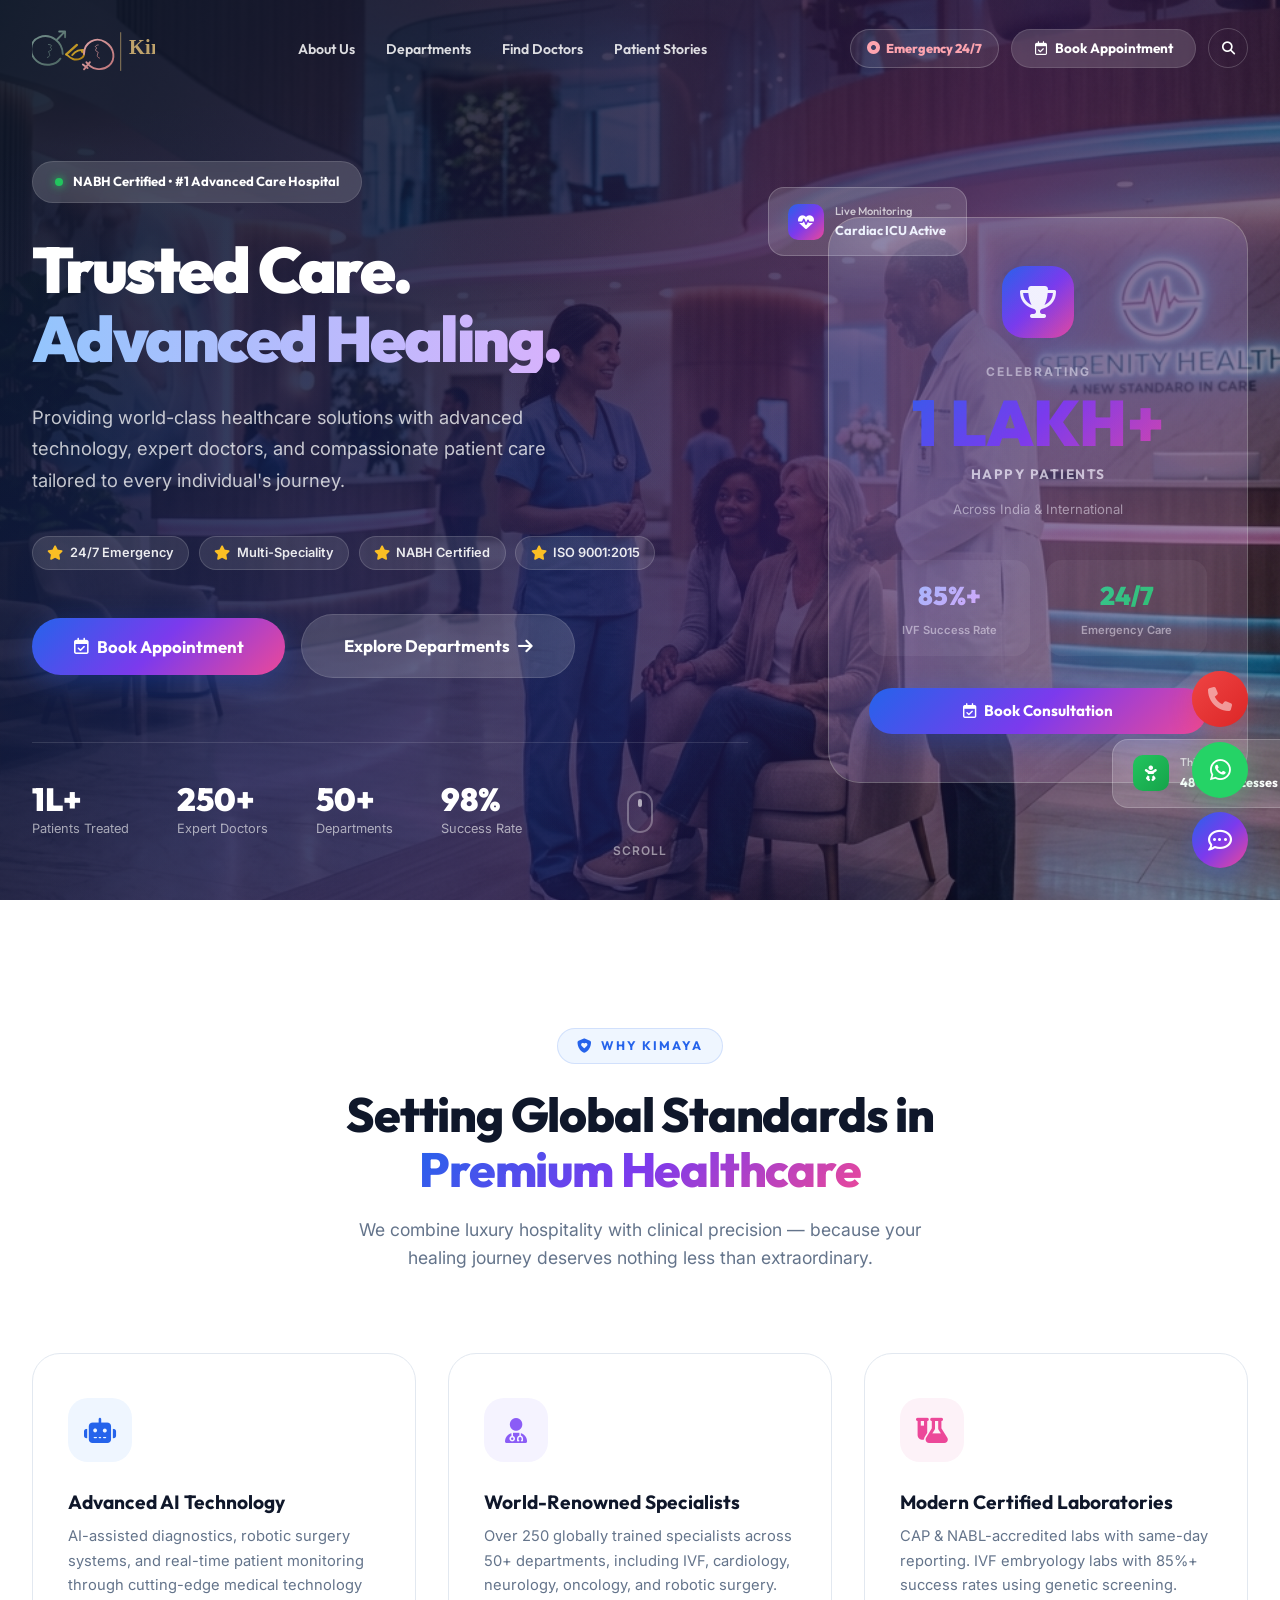
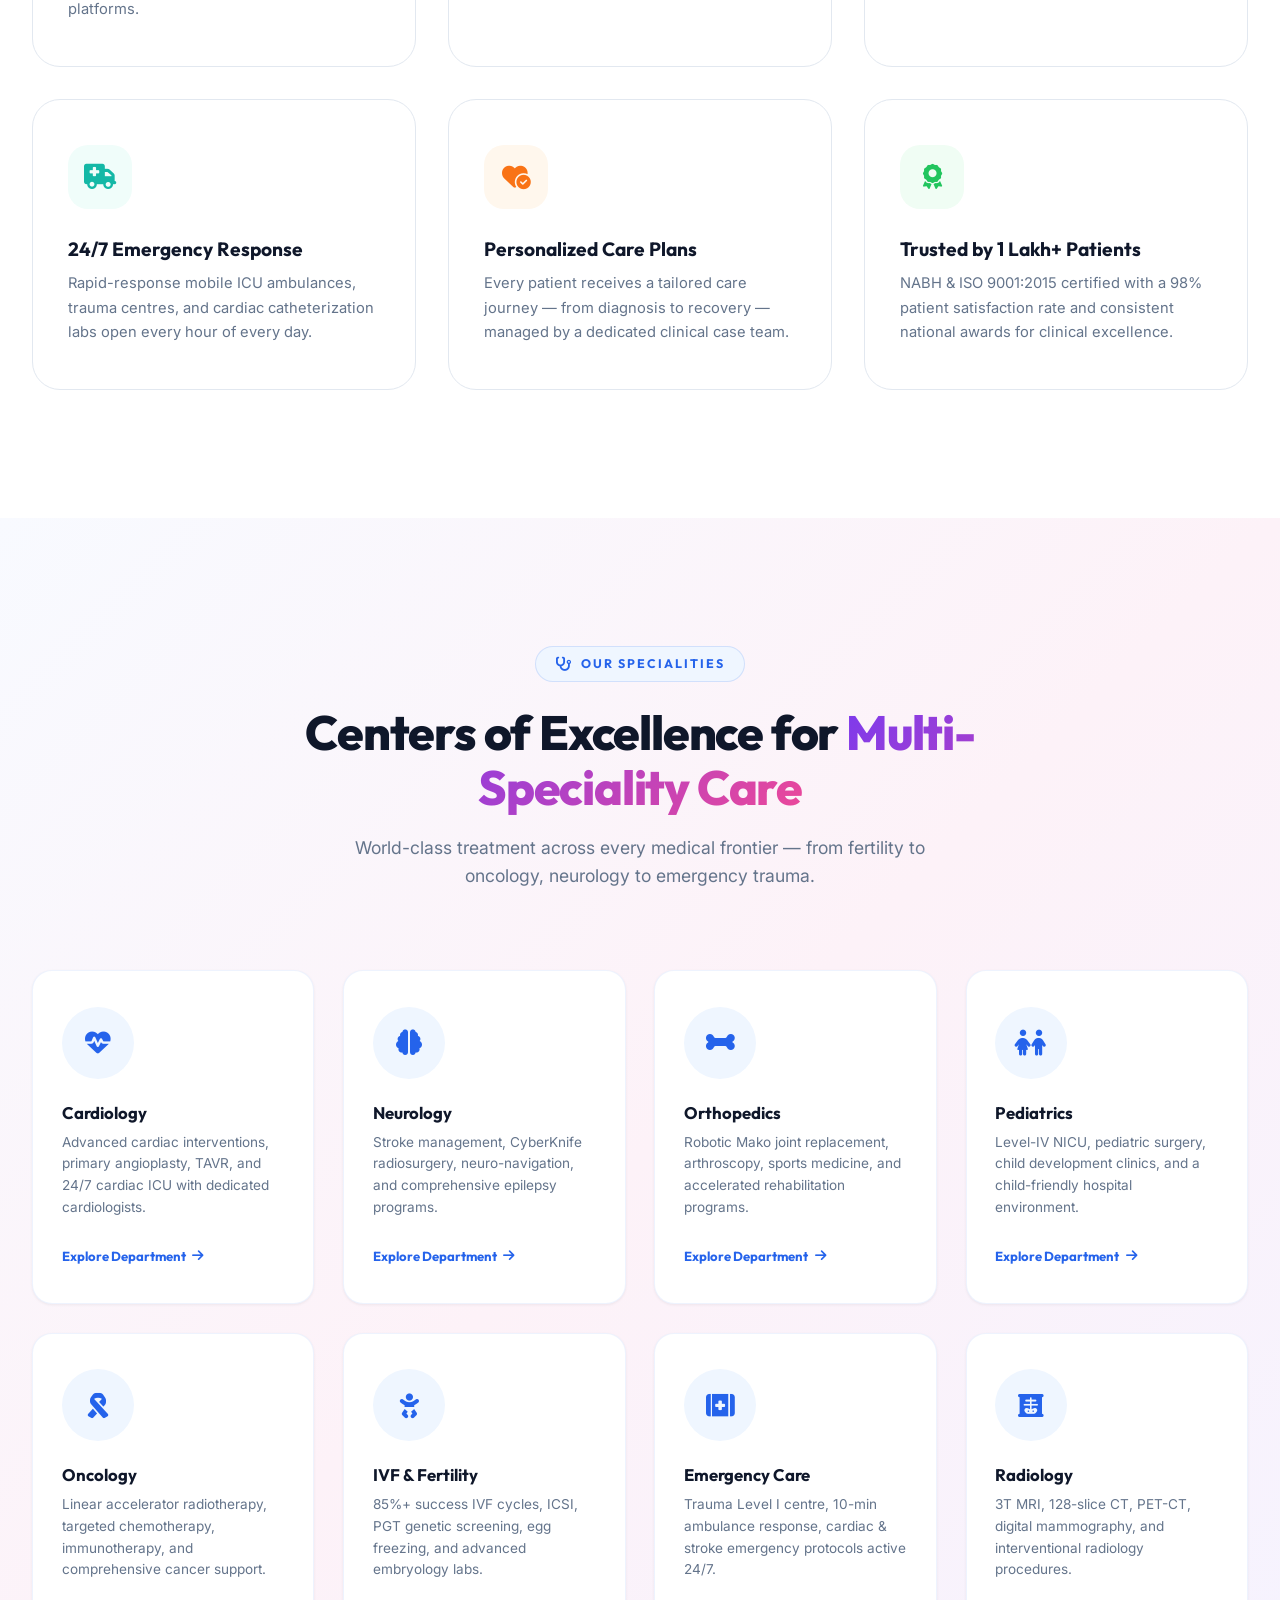
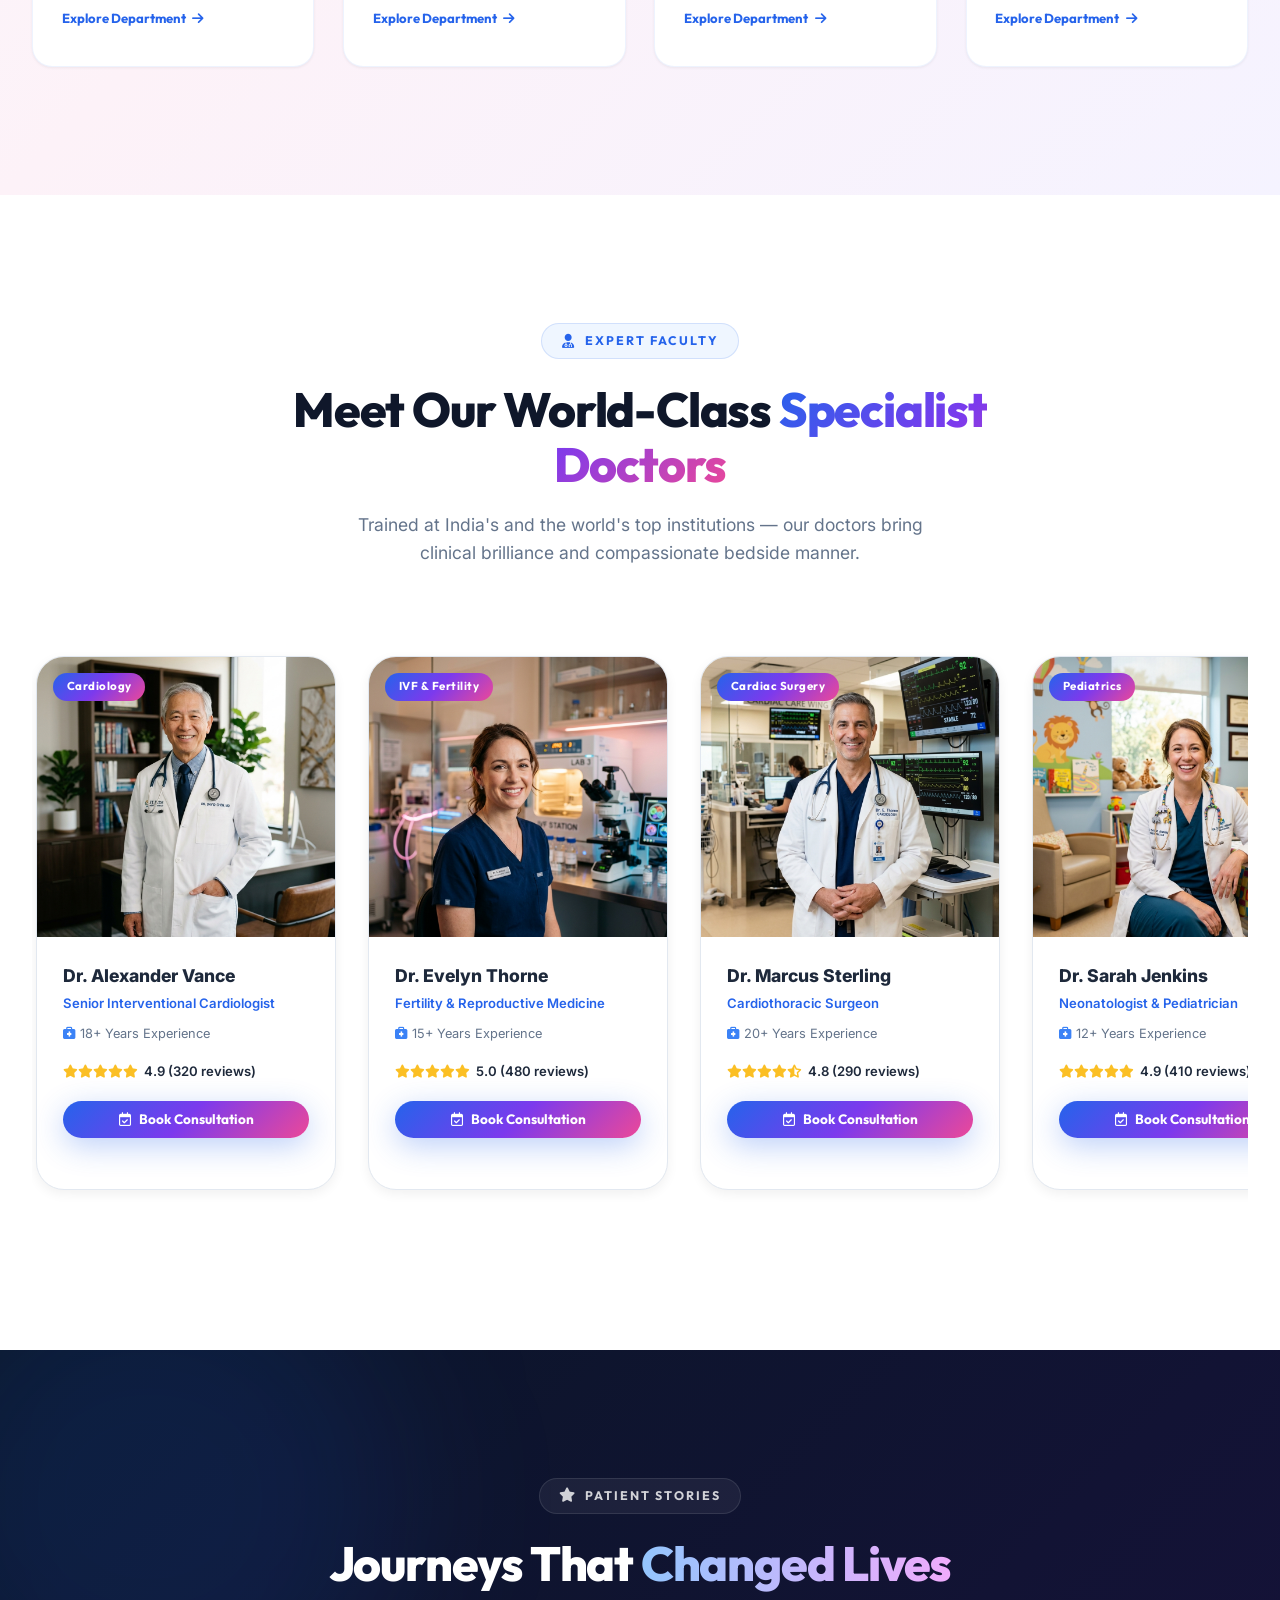
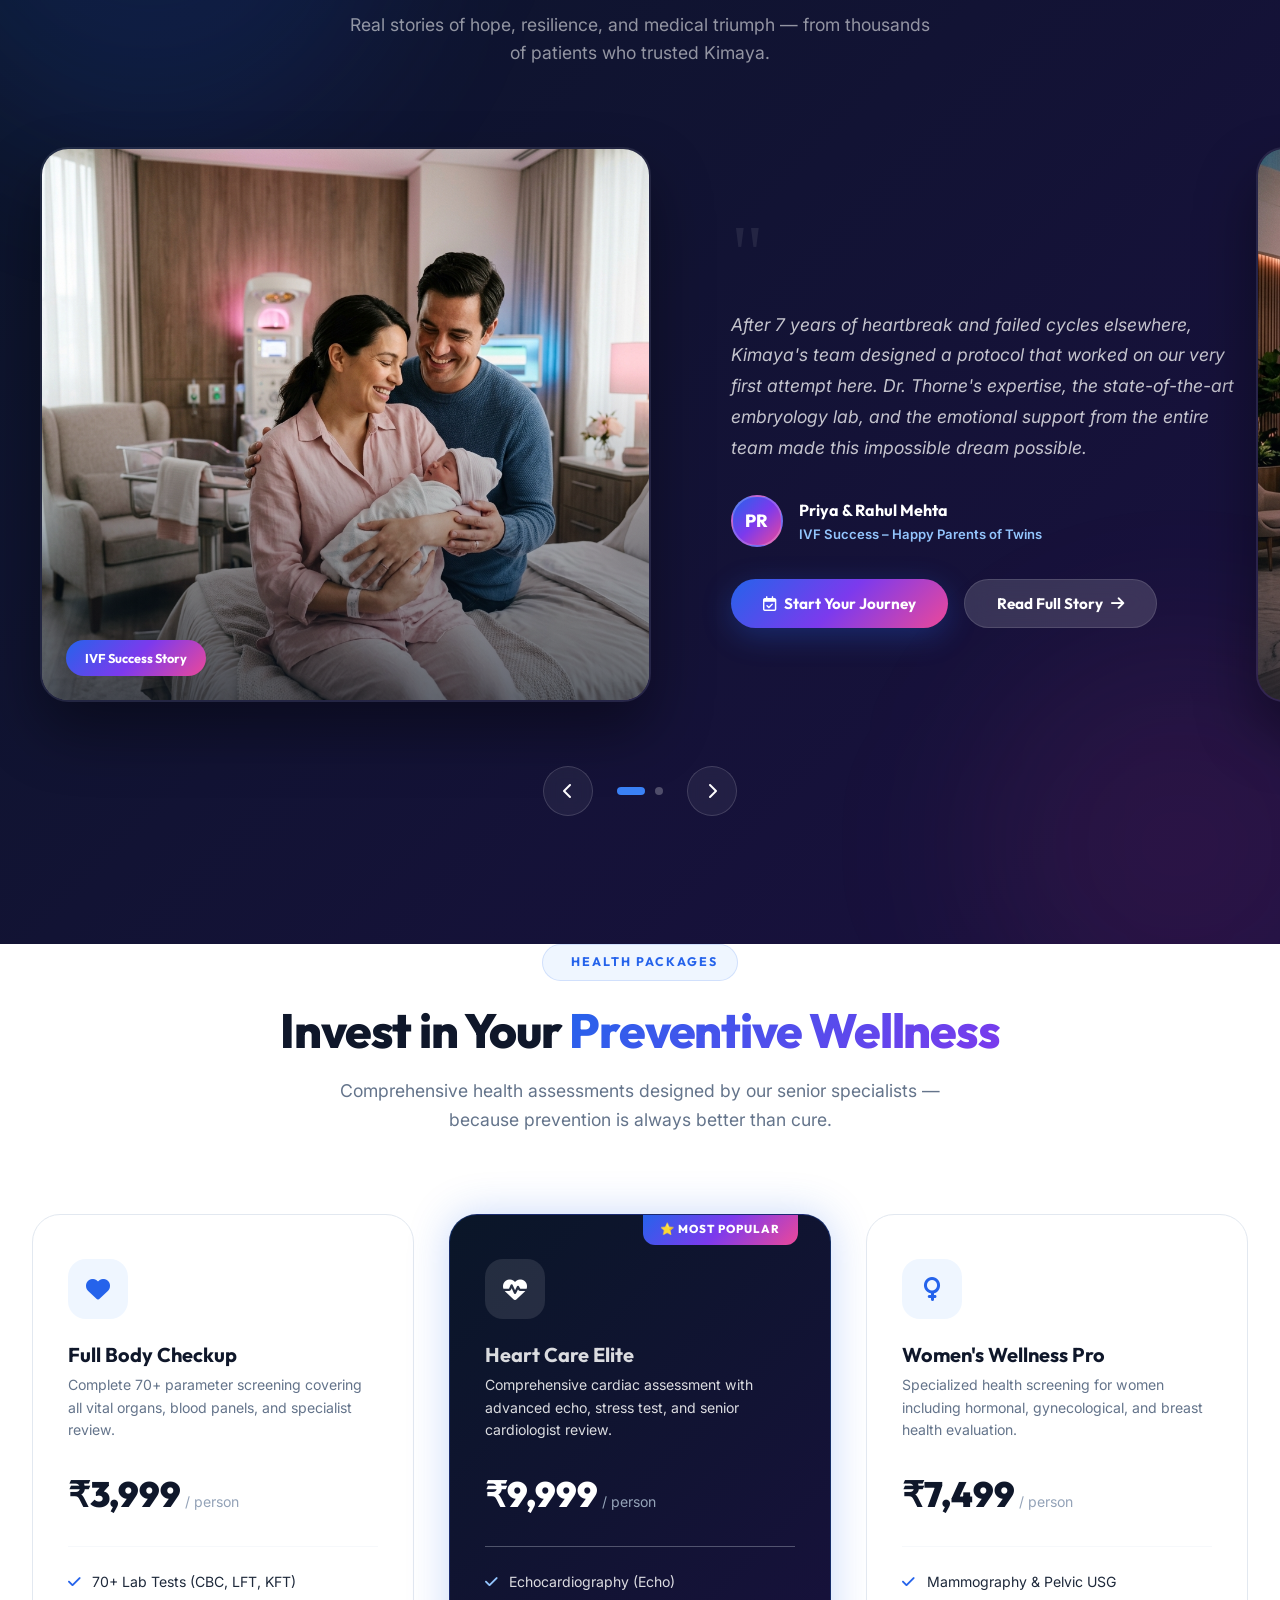
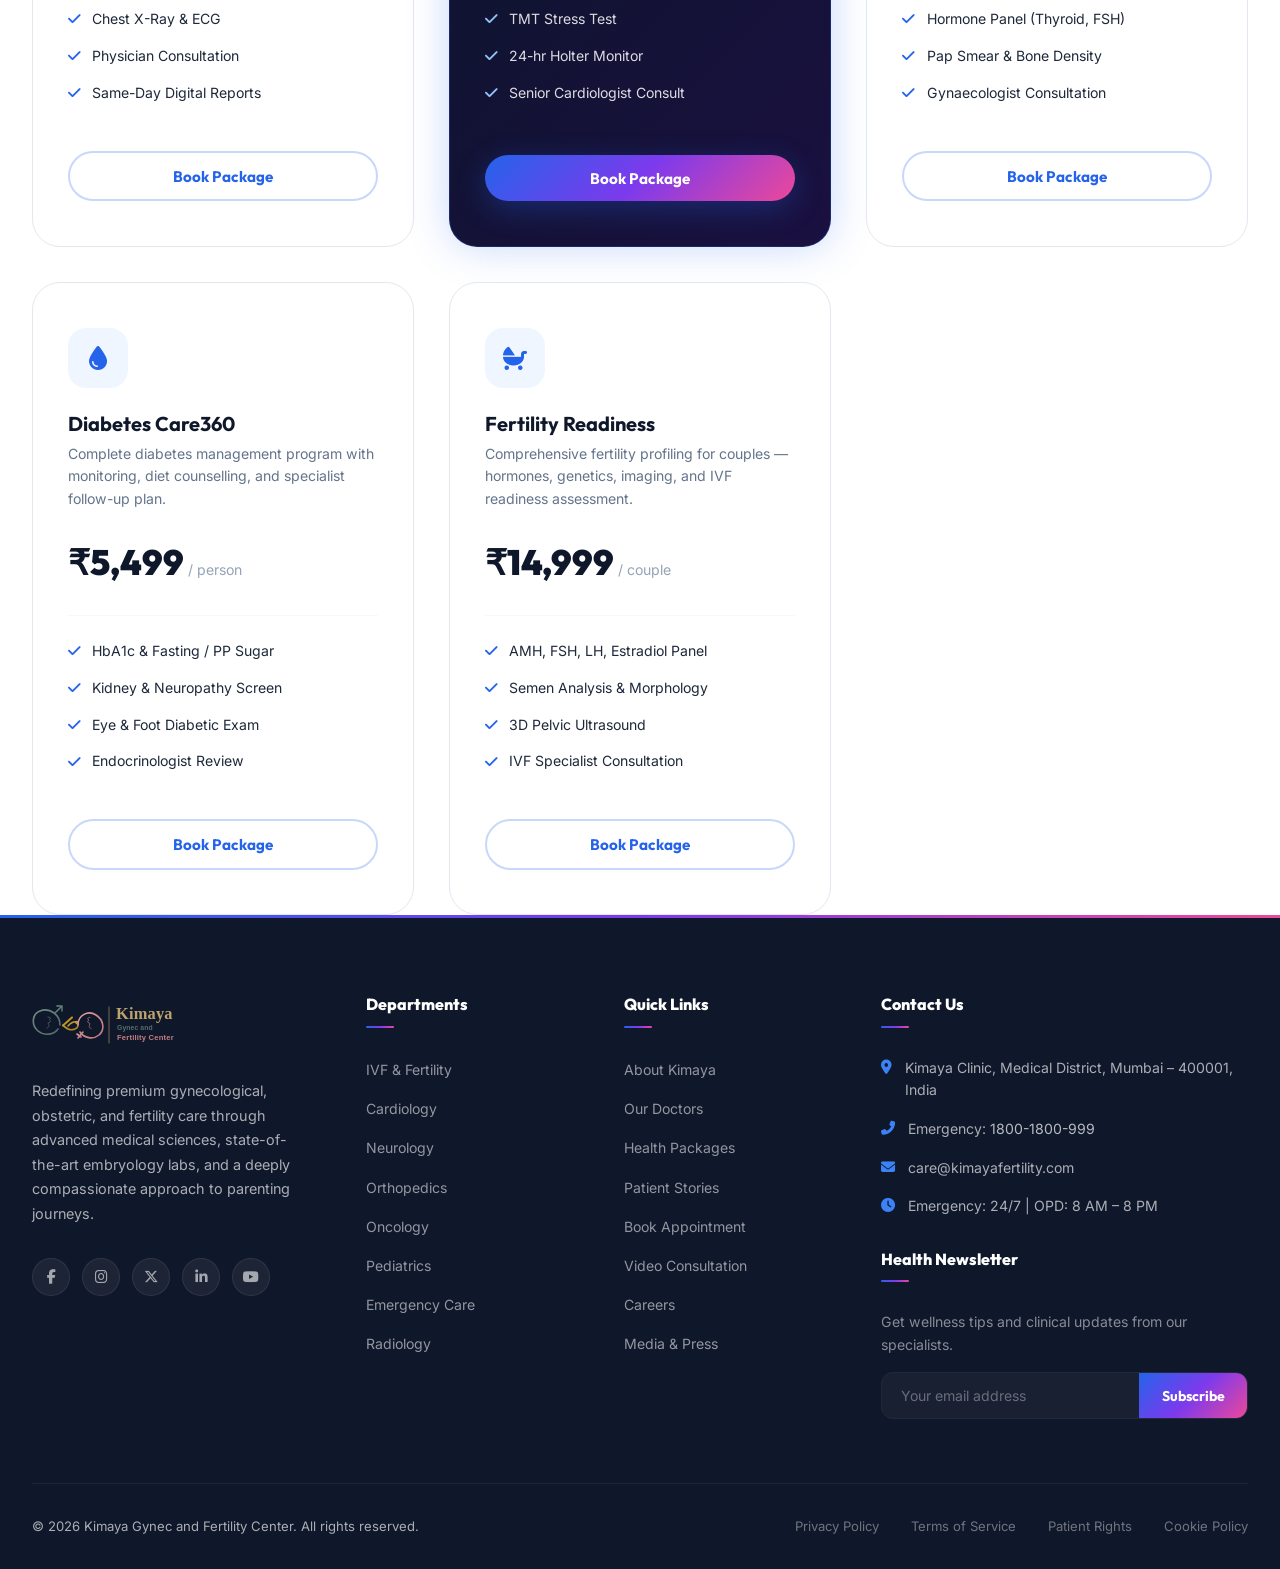
==== commit 9ac7184a: "Sync root project with updated Kimaya branding, logo, and section changes" ====
--- a/index.html
+++ b/index.html
@@ -3,902 +3,851 @@
 <head>
   <meta charset="UTF-8">
   <meta name="viewport" content="width=device-width, initial-scale=1.0">
-  <meta name="description" content="Medilux Care Hospital - Premium Healthcare, IVF & Fertility treatment, Advanced Cardiology, Pediatrics and Orthopedics. Trusted Care. Advanced Healing.">
-  <title>Medilux Care Hospital | Premium & Advanced Healthcare Center</title>
-  
-  <!-- Font Awesome Icons -->
-  <link rel="stylesheet" href="https://cdnjs.cloudflare.com/ajax/libs/font-awesome/6.4.0/css/all.min.css">
-  <!-- Stylesheet -->
+  <meta name="description" content="Kimaya Gynec and Fertility Center – Premium Gynec, Women Care & IVF Center. Trusted Care. Advanced Healing. NABH Certified, 1 Lakh+ Successful Treatments, Expert Doctors.">
+  <meta name="keywords" content="Kimaya, hospital, gynecologist, IVF, fertility, pregnancy, women care, advanced care, NABH">
+  <title>Kimaya Gynec and Fertility Center | Premium Women Care & IVF Excellence</title>
+  <link rel="stylesheet" href="https://cdnjs.cloudflare.com/ajax/libs/font-awesome/6.5.0/css/all.min.css">
   <link rel="stylesheet" href="styles.css">
 </head>
 <body>
 
-  <!-- --- Sticky Transparent Navbar --- -->
-  <nav class="navbar" id="navbar">
-    <div class="container">
+<!-- ════════════════════════════════════════════
+     LOADING SCREEN
+════════════════════════════════════════════ -->
+<div id="loader">
+  <div class="loader-logo"><img src="assets/images/logo.svg" alt="Kimaya Logo"></div>
+  <div class="loader-bar-wrap"><div class="loader-bar" id="loader-bar"></div></div>
+</div>
+
+<!-- ════════════════════════════════════════════
+     1. NAVBAR
+════════════════════════════════════════════ -->
+<nav id="navbar">
+  <div class="container">
+    <div class="nav-inner">
+
       <!-- Logo -->
-      <a href="#" class="logo" id="nav-logo">
-        <div class="logo-icon">M</div>
-        <div class="logo-text">MediLux<span>Care</span></div>
+      <a href="#" class="nav-logo" id="site-logo">
+        <img src="assets/images/logo_short.svg" alt="Kimaya Logo" class="nav-logo-img">
       </a>
 
-      <!-- Navigation Links -->
-      <ul class="nav-menu" id="nav-menu">
-        <li><a href="#about" class="nav-link">About Us</a></li>
+      <!-- Center Links -->
+      <ul class="nav-links" id="nav-links">
+        <li><a href="#about-section" class="nav-link">About Us</a></li>
         <li><a href="#departments" class="nav-link">Departments</a></li>
-        <li><a href="#doctors" class="nav-link">Find Doctor</a></li>
-        <li><a href="#stats" class="nav-link">Find Hospital</a></li>
-        <li><a href="#packages" class="nav-link">Health Packages</a></li>
+        <li><a href="#doctors" class="nav-link">Find Doctors</a></li>
         <li><a href="#stories" class="nav-link">Patient Stories</a></li>
-        <li><a href="#contact" class="nav-link">Contact</a></li>
       </ul>
 
-      <!-- Navbar Action buttons -->
+      <!-- Actions -->
       <div class="nav-actions">
-        <a href="tel:+1800555999" class="nav-cta-emergency">
-          <i class="fa-solid fa-phone-flip"></i> Emergency
+        <a href="tel:+18001800999" class="nav-emergency" id="nav-emerg">
+          <i class="fa-solid fa-circle-dot"></i> Emergency 24/7
         </a>
-        <button class="btn btn-secondary nav-cta-packages" onclick="document.getElementById('packages').scrollIntoView({behavior: 'smooth'})">Health Packages</button>
-        <button class="btn btn-primary nav-cta-booking" id="open-booking-btn">Book Appointment</button>
-        
-        <button class="search-btn" id="open-search-btn" aria-label="Open Search">
+        <button class="btn btn-glass btn-sm nav-book" id="nav-book-btn">
+          <i class="fa-regular fa-calendar-check"></i> Book Appointment
+        </button>
+        <button class="nav-search" id="nav-search-btn" aria-label="Search">
           <i class="fa-solid fa-magnifying-glass"></i>
         </button>
-
-        <!-- Mobile Hamburger Menu -->
-        <div class="menu-toggle" id="menu-toggle">
-          <span></span>
-          <span></span>
-          <span></span>
-        </div>
-      </div>
-    </div>
-  </nav>
-
-  <!-- --- Cinematic Hero Banner Section --- -->
-  <header class="hero-section" id="about">
-    <div class="hero-glow-1"></div>
-    <div class="hero-glow-2"></div>
-    <div class="container">
-      <div class="hero-grid">
-        <!-- Left Column: Copy -->
-        <div class="hero-content reveal active">
-          <div class="hero-tag">
-            <i class="fa-solid fa-award"></i>
-            <span>#1 Luxury Healthcare Destination</span>
-          </div>
-          <h1 class="hero-title">
-            Trusted Care.<br>
-            <span class="text-gradient-blue-pink">Advanced Healing.</span>
-          </h1>
-          <p class="hero-desc">
-            Delivering world-class healthcare with compassionate doctors, modern technology, and thousands of successful treatments. Experience healing defined by luxury and premium clinical expertise.
-          </p>
-          <div class="hero-actions">
-            <button class="btn btn-primary" id="hero-book-btn">
+        <div class="mobile-toggle" id="mobile-toggle">
+          <span></span><span></span><span></span>
+        </div>
+      </div>
+    </div>
+  </div>
+</nav>
+
+<!-- ════════════════════════════════════════════
+     2. HERO SECTION
+════════════════════════════════════════════ -->
+<section id="hero">
+  <!-- Background -->
+  <div class="hero-bg">
+    <img src="assets/images/hero_bg.png" alt="Kimaya Gynec and Fertility Center Environment" class="hero-bg-img">
+    <div class="hero-overlay"></div>
+    <div class="hero-mesh"></div>
+  </div>
+
+  <!-- Animated Particles -->
+  <div class="particle-field" id="particle-field"></div>
+
+  <div class="container hero-container">
+    <div class="hero-grid">
+
+      <!-- LEFT: Content -->
+      <div class="hero-content">
+        <div class="hero-badge">
+          <span class="dot"></span>
+          NABH Certified • #1 Advanced Care Hospital
+        </div>
+
+        <h1 class="hero-title">
+          Trusted Care.<br>
+          <span class="accent" style="background: linear-gradient(90deg,#93c5fd,#f0abfc); -webkit-background-clip:text; -webkit-text-fill-color:transparent;">Advanced Healing.</span>
+        </h1>
+
+        <p class="hero-sub">
+          Providing world-class healthcare solutions with advanced technology, expert doctors, and compassionate patient care tailored to every individual's journey.
+        </p>
+
+        <div class="hero-trust">
+          <div class="trust-chip"><i class="fa-solid fa-star"></i> 24/7 Emergency</div>
+          <div class="trust-chip"><i class="fa-solid fa-star"></i> Multi-Speciality</div>
+          <div class="trust-chip"><i class="fa-solid fa-star"></i> NABH Certified</div>
+          <div class="trust-chip"><i class="fa-solid fa-star"></i> ISO 9001:2015</div>
+        </div>
+
+        <div class="hero-ctas">
+          <button class="btn btn-primary btn-lg" id="hero-book-btn">
+            <i class="fa-regular fa-calendar-check"></i> Book Appointment
+          </button>
+          <a href="#departments" class="btn btn-glass btn-lg">
+            Explore Departments <i class="fa-solid fa-arrow-right"></i>
+          </a>
+        </div>
+
+        <div class="hero-stat-strip">
+          <div class="hero-stat-item">
+            <div class="hero-stat-num">1L+</div>
+            <div class="hero-stat-lbl">Patients Treated</div>
+          </div>
+          <div class="hero-stat-item">
+            <div class="hero-stat-num">250+</div>
+            <div class="hero-stat-lbl">Expert Doctors</div>
+          </div>
+          <div class="hero-stat-item">
+            <div class="hero-stat-num">50+</div>
+            <div class="hero-stat-lbl">Departments</div>
+          </div>
+          <div class="hero-stat-item">
+            <div class="hero-stat-num">98%</div>
+            <div class="hero-stat-lbl">Success Rate</div>
+          </div>
+        </div>
+      </div>
+
+      <!-- RIGHT: Achievement Card -->
+      <div class="hero-card-wrap">
+        <!-- Floating mini badge top-left -->
+        <div class="float-card float-card-1">
+          <div class="float-card-icon"><i class="fa-solid fa-heart-pulse"></i></div>
+          <div>
+            <div style="font-size:.7rem;opacity:.7;font-weight:500;">Live Monitoring</div>
+            <div>Cardiac ICU Active</div>
+          </div>
+        </div>
+
+        <div class="hero-achievement-card glass-card-dark">
+          <div class="achievement-icon">
+            <i class="fa-solid fa-trophy"></i>
+          </div>
+          <div style="font-size:.75rem;font-weight:700;letter-spacing:2px;text-transform:uppercase;color:rgba(255,255,255,.5);margin-bottom:.6rem;">Celebrating</div>
+          <div class="achievement-number">1 LAKH+</div>
+          <div class="achievement-label">Happy Patients</div>
+          <div class="achievement-sub">Across India & International</div>
+
+          <div style="margin-top:2.5rem;display:grid;grid-template-columns:1fr 1fr;gap:1rem;text-align:center;">
+            <div style="background:rgba(255,255,255,.06);border-radius:16px;padding:1rem .8rem;">
+              <div style="font-family:'Outfit',sans-serif;font-size:1.6rem;font-weight:900;background:linear-gradient(135deg,#93c5fd,#f0abfc);-webkit-background-clip:text;-webkit-text-fill-color:transparent;">85%+</div>
+              <div style="font-size:.7rem;color:rgba(255,255,255,.5);margin-top:.3rem;font-weight:600;">IVF Success Rate</div>
+            </div>
+            <div style="background:rgba(255,255,255,.06);border-radius:16px;padding:1rem .8rem;">
+              <div style="font-family:'Outfit',sans-serif;font-size:1.6rem;font-weight:900;background:linear-gradient(135deg,#34d399,#22c55e);-webkit-background-clip:text;-webkit-text-fill-color:transparent;">24/7</div>
+              <div style="font-size:.7rem;color:rgba(255,255,255,.5);margin-top:.3rem;font-weight:600;">Emergency Care</div>
+            </div>
+          </div>
+
+          <button class="btn btn-primary" style="width:100%;margin-top:2rem;" onclick="openBooking()">
+            <i class="fa-regular fa-calendar-check"></i> Book Consultation
+          </button>
+        </div>
+
+        <!-- Floating mini badge bottom-right -->
+        <div class="float-card float-card-2">
+          <div class="float-card-icon" style="background:linear-gradient(135deg,#22c55e,#16a34a)"><i class="fa-solid fa-baby"></i></div>
+          <div>
+            <div style="font-size:.7rem;opacity:.7;font-weight:500;">This Month</div>
+            <div>48 IVF Successes</div>
+          </div>
+        </div>
+      </div>
+    </div>
+  </div>
+
+  <!-- Scroll Cue -->
+  <div class="hero-scroll">
+    <div class="scroll-mouse"><div class="scroll-wheel"></div></div>
+    <span>Scroll</span>
+  </div>
+</section>
+
+
+<!-- ════════════════════════════════════════════
+     4. WHY CHOOSE US
+════════════════════════════════════════════ -->
+<section id="why" class="section-py" style="background:#fff;">
+  <div class="container">
+    <div class="sec-header reveal">
+      <span class="sec-eyebrow"><i class="fa-solid fa-shield-heart"></i> Why Kimaya</span>
+      <h2 class="sec-title">Setting Global Standards in <span class="grad-text">Premium Healthcare</span></h2>
+      <p class="sec-desc">We combine luxury hospitality with clinical precision — because your healing journey deserves nothing less than extraordinary.</p>
+    </div>
+    <div class="why-grid" id="about-section">
+      <div class="why-card reveal">
+        <div class="why-icon-wrap"><i class="fa-solid fa-robot why-icon"></i></div>
+        <h3>Advanced AI Technology</h3>
+        <p>AI-assisted diagnostics, robotic surgery systems, and real-time patient monitoring through cutting-edge medical technology platforms.</p>
+      </div>
+      <div class="why-card reveal reveal-delay-1">
+        <div class="why-icon-wrap"><i class="fa-solid fa-user-doctor why-icon"></i></div>
+        <h3>World-Renowned Specialists</h3>
+        <p>Over 250 globally trained specialists across 50+ departments, including IVF, cardiology, neurology, oncology, and robotic surgery.</p>
+      </div>
+      <div class="why-card reveal reveal-delay-2">
+        <div class="why-icon-wrap"><i class="fa-solid fa-flask-vial why-icon"></i></div>
+        <h3>Modern Certified Laboratories</h3>
+        <p>CAP & NABL-accredited labs with same-day reporting. IVF embryology labs with 85%+ success rates using genetic screening.</p>
+      </div>
+      <div class="why-card reveal reveal-delay-3">
+        <div class="why-icon-wrap"><i class="fa-solid fa-truck-medical why-icon"></i></div>
+        <h3>24/7 Emergency Response</h3>
+        <p>Rapid-response mobile ICU ambulances, trauma centres, and cardiac catheterization labs open every hour of every day.</p>
+      </div>
+      <div class="why-card reveal reveal-delay-4">
+        <div class="why-icon-wrap"><i class="fa-solid fa-heart-circle-check why-icon"></i></div>
+        <h3>Personalized Care Plans</h3>
+        <p>Every patient receives a tailored care journey — from diagnosis to recovery — managed by a dedicated clinical case team.</p>
+      </div>
+      <div class="why-card reveal reveal-delay-5">
+        <div class="why-icon-wrap"><i class="fa-solid fa-award why-icon"></i></div>
+        <h3>Trusted by 1 Lakh+ Patients</h3>
+        <p>NABH & ISO 9001:2015 certified with a 98% patient satisfaction rate and consistent national awards for clinical excellence.</p>
+      </div>
+    </div>
+  </div>
+</section>
+
+<!-- ════════════════════════════════════════════
+     5. DEPARTMENTS
+════════════════════════════════════════════ -->
+<section id="departments" class="section-py">
+  <div class="container">
+    <div class="sec-header reveal">
+      <span class="sec-eyebrow"><i class="fa-solid fa-stethoscope"></i> Our Specialities</span>
+      <h2 class="sec-title">Centers of Excellence for <span class="grad-text-pink">Multi-Speciality Care</span></h2>
+      <p class="sec-desc">World-class treatment across every medical frontier — from fertility to oncology, neurology to emergency trauma.</p>
+    </div>
+    <div class="dept-grid">
+
+      <div class="dept-card reveal" style="cursor:pointer;" onclick="openBooking('','Cardiology')">
+        <div class="dept-card-glow"></div>
+        <div class="dept-icon-ring"><i class="fa-solid fa-heart-pulse dept-icon"></i></div>
+        <h3>Cardiology</h3>
+        <p>Advanced cardiac interventions, primary angioplasty, TAVR, and 24/7 cardiac ICU with dedicated cardiologists.</p>
+        <div class="dept-link">Explore Department <i class="fa-solid fa-arrow-right"></i></div>
+      </div>
+
+      <div class="dept-card reveal reveal-delay-1" style="cursor:pointer;" onclick="openBooking('','Neurology')">
+        <div class="dept-card-glow"></div>
+        <div class="dept-icon-ring"><i class="fa-solid fa-brain dept-icon"></i></div>
+        <h3>Neurology</h3>
+        <p>Stroke management, CyberKnife radiosurgery, neuro-navigation, and comprehensive epilepsy programs.</p>
+        <div class="dept-link">Explore Department <i class="fa-solid fa-arrow-right"></i></div>
+      </div>
+
+      <div class="dept-card reveal reveal-delay-2" style="cursor:pointer;" onclick="openBooking('','Orthopedics')">
+        <div class="dept-card-glow"></div>
+        <div class="dept-icon-ring"><i class="fa-solid fa-bone dept-icon"></i></div>
+        <h3>Orthopedics</h3>
+        <p>Robotic Mako joint replacement, arthroscopy, sports medicine, and accelerated rehabilitation programs.</p>
+        <div class="dept-link">Explore Department <i class="fa-solid fa-arrow-right"></i></div>
+      </div>
+
+      <div class="dept-card reveal reveal-delay-3" style="cursor:pointer;" onclick="openBooking('','Pediatrics')">
+        <div class="dept-card-glow"></div>
+        <div class="dept-icon-ring"><i class="fa-solid fa-children dept-icon"></i></div>
+        <h3>Pediatrics</h3>
+        <p>Level-IV NICU, pediatric surgery, child development clinics, and a child-friendly hospital environment.</p>
+        <div class="dept-link">Explore Department <i class="fa-solid fa-arrow-right"></i></div>
+      </div>
+
+      <div class="dept-card reveal reveal-delay-1" style="cursor:pointer;" onclick="openBooking('','Oncology')">
+        <div class="dept-card-glow"></div>
+        <div class="dept-icon-ring"><i class="fa-solid fa-ribbon dept-icon"></i></div>
+        <h3>Oncology</h3>
+        <p>Linear accelerator radiotherapy, targeted chemotherapy, immunotherapy, and comprehensive cancer support.</p>
+        <div class="dept-link">Explore Department <i class="fa-solid fa-arrow-right"></i></div>
+      </div>
+
+      <div class="dept-card reveal reveal-delay-2" style="cursor:pointer;" onclick="openBooking('','IVF & Fertility')">
+        <div class="dept-card-glow"></div>
+        <div class="dept-icon-ring"><i class="fa-solid fa-baby dept-icon"></i></div>
+        <h3>IVF & Fertility</h3>
+        <p>85%+ success IVF cycles, ICSI, PGT genetic screening, egg freezing, and advanced embryology labs.</p>
+        <div class="dept-link">Explore Department <i class="fa-solid fa-arrow-right"></i></div>
+      </div>
+
+      <div class="dept-card reveal reveal-delay-3" style="cursor:pointer;" onclick="openBooking('','Emergency')">
+        <div class="dept-card-glow"></div>
+        <div class="dept-icon-ring"><i class="fa-solid fa-kit-medical dept-icon"></i></div>
+        <h3>Emergency Care</h3>
+        <p>Trauma Level I centre, 10-min ambulance response, cardiac & stroke emergency protocols active 24/7.</p>
+        <div class="dept-link">Explore Department <i class="fa-solid fa-arrow-right"></i></div>
+      </div>
+
+      <div class="dept-card reveal reveal-delay-4" style="cursor:pointer;" onclick="openBooking('','Radiology')">
+        <div class="dept-card-glow"></div>
+        <div class="dept-icon-ring"><i class="fa-solid fa-x-ray dept-icon"></i></div>
+        <h3>Radiology</h3>
+        <p>3T MRI, 128-slice CT, PET-CT, digital mammography, and interventional radiology procedures.</p>
+        <div class="dept-link">Explore Department <i class="fa-solid fa-arrow-right"></i></div>
+      </div>
+
+    </div>
+  </div>
+</section>
+
+<!-- ════════════════════════════════════════════
+     6. DOCTORS
+════════════════════════════════════════════ -->
+<section id="doctors" class="section-py" style="background:#fff;">
+  <div class="container">
+    <div class="sec-header reveal">
+      <span class="sec-eyebrow"><i class="fa-solid fa-user-doctor"></i> Expert Faculty</span>
+      <h2 class="sec-title">Meet Our World-Class <span class="grad-text">Specialist Doctors</span></h2>
+      <p class="sec-desc">Trained at India's and the world's top institutions — our doctors bring clinical brilliance and compassionate bedside manner.</p>
+    </div>
+    <div class="doctors-scroll-wrap reveal">
+      <div class="doctors-track">
+
+        <div class="doctor-card">
+          <div class="doctor-img-box">
+            <img src="assets/images/doctor_1.png" alt="Dr. Alexander Vance" class="doctor-img">
+            <div class="doctor-dept-tag">Cardiology</div>
+            <div class="doctor-social-row">
+              <a class="doc-social" href="#"><i class="fa-brands fa-linkedin-in"></i></a>
+              <a class="doc-social" href="#"><i class="fa-solid fa-envelope"></i></a>
+              <a class="doc-social" href="#"><i class="fa-solid fa-phone"></i></a>
+            </div>
+          </div>
+          <div class="doctor-body">
+            <div class="doctor-name">Dr. Alexander Vance</div>
+            <div class="doctor-spec">Senior Interventional Cardiologist</div>
+            <div class="doctor-exp"><i class="fa-solid fa-briefcase-medical" style="color:var(--blue-400)"></i> 18+ Years Experience</div>
+            <div class="doctor-rating">
+              <div class="stars"><i class="fa-solid fa-star"></i><i class="fa-solid fa-star"></i><i class="fa-solid fa-star"></i><i class="fa-solid fa-star"></i><i class="fa-solid fa-star"></i></div>
+              <span class="rating-num">4.9 (320 reviews)</span>
+            </div>
+            <button class="btn btn-primary btn-sm btn-full" onclick="openBooking('Dr. Alexander Vance','Cardiology')">
               <i class="fa-regular fa-calendar-check"></i> Book Consultation
             </button>
-            <a href="#departments" class="btn btn-secondary">
-              Explore Specialities <i class="fa-solid fa-arrow-right"></i>
-            </a>
-          </div>
-          <div class="hero-bullets">
-            <div class="hero-bullet-item">
-              <i class="fa-solid fa-circle-check"></i>
-              <span>24/7 Emergency</span>
-            </div>
-            <div class="hero-bullet-item">
-              <i class="fa-solid fa-circle-check"></i>
-              <span>Multi-Speciality Care</span>
-            </div>
-            <div class="hero-bullet-item">
-              <i class="fa-solid fa-circle-check"></i>
-              <span>Trusted by 1 Lakh+ Patients</span>
-            </div>
-          </div>
-        </div>
-
-        <!-- Right Column: Visuals & floating elements -->
-        <div class="hero-visual reveal active">
-          <div class="floating-circle circle-1"></div>
-          
-          <!-- Floating medical icons -->
-          <div class="floating-icon-wrapper f-icon-1">
-            <i class="fa-solid fa-heart-pulse"></i>
-          </div>
-          <div class="floating-icon-wrapper f-icon-2">
-            <i class="fa-solid fa-baby"></i>
-          </div>
-          
-          <!-- Glowing Particles container -->
-          <div class="glowing-particle-emitter" id="particle-container"></div>
-
-          <div class="hero-image-wrapper">
-            <img src="assets/images/hero_bg.png" alt="Medilux Care Premium Clinic Environment" class="hero-image">
-          </div>
-
-          <!-- Achievement Badge -->
-          <div class="achievement-badge glass-card">
-            <span class="badge-num">1 LAKH+</span>
-            <span class="badge-lbl">Successful Treatments</span>
-          </div>
-        </div>
-      </div>
-    </div>
-  </header>
-
-  <!-- --- Emergency Quick Access Bar --- -->
-  <section class="emergency-quick-bar">
-    <div class="container">
-      <div class="emergency-bar-grid">
-        <div class="emergency-info">
-          <div class="emergency-icon-glow">
-            <i class="fa-solid fa-truck-medical"></i>
-          </div>
-          <div>
-            <h3 class="emergency-title">Trauma & Emergency Care Center</h3>
-            <p class="emergency-desc">Immediate cardiac ambulance, ICU, and surgical backup available 24/7.</p>
-          </div>
-        </div>
-        <div class="emergency-actions-list">
-          <div class="emergency-phone">
-            <span>Helpline:</span>
-            <a href="tel:+1800555999"><i class="fa-solid fa-phone"></i> 1800-555-999</a>
-          </div>
-          <button class="btn btn-pink" id="emergency-modal-btn">Request Ambulance</button>
-        </div>
-      </div>
-    </div>
-  </section>
-
-  <!-- --- Why Choose Us Section --- -->
-  <section class="why-choose-section section-padding">
-    <div class="container">
-      <div class="section-header reveal">
-        <span class="section-badge">Why Medilux</span>
-        <h2 class="section-title">Setting New Standards In <span class="text-gradient-purple-pink">Advanced Medicine</span></h2>
-        <p class="section-desc">Combining luxury hospital hospitality with cutting-edge diagnostics, advanced operation theatres, and IVF laboratories.</p>
-      </div>
-
-      <div class="why-grid">
-        <!-- Card 1 -->
-        <div class="why-card glass-card reveal">
-          <div class="why-icon-box">
-            <i class="fa-solid fa-microscope"></i>
-          </div>
-          <h3>Next-Gen Embryology & Labs</h3>
-          <p>Equipped with state-of-the-art IVF incubation systems, genetic screening tools, and high-precision clinical pathology labs to maximize treatment success rates.</p>
-        </div>
-
-        <!-- Card 2 -->
-        <div class="why-card glass-card reveal">
-          <div class="why-icon-box">
-            <i class="fa-solid fa-user-doctor"></i>
-          </div>
-          <h3>Renowned Medical Directors</h3>
-          <p>Our specialists are recognized global leaders in reproductive medicine, invasive cardiology, and neonatology with over two decades of clinical experience.</p>
-        </div>
-
-        <!-- Card 3 -->
-        <div class="why-card glass-card reveal">
-          <div class="why-icon-box">
-            <i class="fa-solid fa-spa"></i>
-          </div>
-          <h3>Healing Suite Hospitality</h3>
-          <p>We redefine patient stays. Modern clinical suites, customized gourmet recovery meals, and tranquil personal lounges designed to promote emotional well-being.</p>
-        </div>
-      </div>
-    </div>
-  </section>
-
-  <!-- --- Our Departments Section --- -->
-  <section class="departments-section section-padding" id="departments">
-    <div class="container">
-      <div class="section-header reveal">
-        <span class="section-badge">Our Specialities</span>
-        <h2 class="section-title">Center of Excellence for <span class="text-gradient-blue-pink">Multi-Speciality Healthcare</span></h2>
-        <p class="section-desc">Dedicated institutes offering comprehensive clinical care, breakthrough clinical trials, and customized patient journeys.</p>
-      </div>
-
-      <!-- Department Tabs -->
-      <div class="dept-tabs reveal">
-        <button class="dept-tab-btn active" data-tab="ivf">
-          <i class="fa-solid fa-baby-carriage"></i> IVF & Fertility
-        </button>
-        <button class="dept-tab-btn" data-tab="cardio">
-          <i class="fa-solid fa-heart-pulse"></i> Cardiology
-        </button>
-        <button class="dept-tab-btn" data-tab="peds">
-          <i class="fa-solid fa-children"></i> Pediatrics
-        </button>
-        <button class="dept-tab-btn" data-tab="neuro">
-          <i class="fa-solid fa-brain"></i> Neurology
-        </button>
-        <button class="dept-tab-btn" data-tab="ortho">
-          <i class="fa-solid fa-bone"></i> Orthopedics
-        </button>
-      </div>
-
-      <!-- Tab Content Panels -->
-      <!-- IVF Panel -->
-      <div class="dept-content-panel active" id="dept-ivf">
-        <div class="dept-info">
-          <h3>Advanced IVF & Reproductive Genetics</h3>
-          <p>Embark on your journey to parenthood with confidence. Our fertility wing has achieved world-class success rates, utilizing AI-assisted embryo selection, Preimplantation Genetic Testing (PGT), and personalized ovulation stimulation protocols.</p>
-          <div class="dept-features">
-            <div class="dept-feature-item"><i class="fa-solid fa-circle-check"></i> ICSI & IMSI Embryo Transfer</div>
-            <div class="dept-feature-item"><i class="fa-solid fa-circle-check"></i> Egg & Sperm Cryopreservation</div>
-            <div class="dept-feature-item"><i class="fa-solid fa-circle-check"></i> Advanced Laser Assisted Hatching</div>
-            <div class="dept-feature-item"><i class="fa-solid fa-circle-check"></i> 85%+ Successful IVF Cycle Rates</div>
-          </div>
-          <button class="btn btn-primary booking-dept-btn" data-speciality="IVF & Fertility">Consult Fertility Expert</button>
-        </div>
-        <div class="dept-visual">
-          <svg class="dept-visual-svg" viewBox="0 0 100 100" fill="none" xmlns="http://www.w3.org/2000/svg">
-            <circle cx="50" cy="50" r="40" fill="url(#pink-grad)" opacity="0.15"/>
-            <circle cx="50" cy="50" r="28" stroke="url(#pink-grad)" stroke-width="2" stroke-dasharray="4 4"/>
-            <circle cx="50" cy="50" r="16" fill="url(#pink-grad)" opacity="0.3"/>
-            <path d="M50 42C47.8 42 46 43.8 46 46C46 49.5 50 54 50 54C50 54 54 49.5 54 46C54 43.8 52.2 42 50 42Z" fill="#ec4899"/>
-            <circle cx="50" cy="46" r="1.5" fill="white"/>
-            <defs>
-              <linearGradient id="pink-grad" x1="0" y1="0" x2="100" y2="100" gradientUnits="userSpaceOnUse">
-                <stop stop-color="#ec4899"/>
-                <stop offset="1" stop-color="#8b5cf6"/>
-              </linearGradient>
-            </defs>
-          </svg>
-        </div>
-      </div>
-
-      <!-- Cardio Panel -->
-      <div class="dept-content-panel" id="dept-cardio">
-        <div class="dept-info">
-          <h3>Cardiology & Cardiothoracic Surgery</h3>
-          <p>Delivering prompt, emergency, and surgical heart care. Our cardiology institute is equipped with state-of-the-art hybrid Catheterization Labs and offers minimally invasive robotic cardiac procedures, beating heart surgery, and comprehensive coronary angioplasty.</p>
-          <div class="dept-features">
-            <div class="dept-feature-item"><i class="fa-solid fa-circle-check"></i> 24/7 Primary Angioplasty (PCI)</div>
-            <div class="dept-feature-item"><i class="fa-solid fa-circle-check"></i> Robotic Heart Surgery Wing</div>
-            <div class="dept-feature-item"><i class="fa-solid fa-circle-check"></i> Transcatheter Aortic Valve (TAVR)</div>
-            <div class="dept-feature-item"><i class="fa-solid fa-circle-check"></i> Advanced Heart Failure Clinics</div>
-          </div>
-          <button class="btn btn-primary booking-dept-btn" data-speciality="Cardiology">Consult Cardiologist</button>
-        </div>
-        <div class="dept-visual">
-          <svg class="dept-visual-svg" viewBox="0 0 100 100" fill="none" xmlns="http://www.w3.org/2000/svg">
-            <circle cx="50" cy="50" r="40" fill="url(#blue-grad)" opacity="0.15"/>
-            <path d="M30 50H42L46 38L52 62L56 46L60 50H70" stroke="url(#blue-grad)" stroke-width="3" stroke-linecap="round" stroke-linejoin="round"/>
-            <defs>
-              <linearGradient id="blue-grad" x1="0" y1="0" x2="100" y2="100" gradientUnits="userSpaceOnUse">
-                <stop stop-color="#2563eb"/>
-                <stop offset="1" stop-color="#ec4899"/>
-              </linearGradient>
-            </defs>
-          </svg>
-        </div>
-      </div>
-
-      <!-- Pediatrics Panel -->
-      <div class="dept-content-panel" id="dept-peds">
-        <div class="dept-info">
-          <h3>Pediatrics & Neonatal Intensive Care (NICU)</h3>
-          <p>Tender care for your little ones. We host a level-IV Neonatal ICU to treat complex newborn medical conditions, managed by specialized neonatologists and pediatric surgeons. Our colorful, stress-free outpatient wings put children at ease during consultations.</p>
-          <div class="dept-features">
-            <div class="dept-feature-item"><i class="fa-solid fa-circle-check"></i> Level IV Advanced NICU</div>
-            <div class="dept-feature-item"><i class="fa-solid fa-circle-check"></i> Pediatric Specialist Consults</div>
-            <div class="dept-feature-item"><i class="fa-solid fa-circle-check"></i> Child Development Clinics</div>
-            <div class="dept-feature-item"><i class="fa-solid fa-circle-check"></i> Complete Vaccination Care</div>
-          </div>
-          <button class="btn btn-primary booking-dept-btn" data-speciality="Pediatrics">Book Pediatric Visit</button>
-        </div>
-        <div class="dept-visual">
-          <svg class="dept-visual-svg" viewBox="0 0 100 100" fill="none" xmlns="http://www.w3.org/2000/svg">
-            <circle cx="50" cy="50" r="40" fill="url(#purple-grad)" opacity="0.15"/>
-            <path d="M50 35C45 35 41 39 41 44C41 52 50 63 50 63C50 63 59 52 59 44C59 39 55 35 50 35ZM50 48C47.8 48 46 46.2 46 44C46 41.8 47.8 40 50 40C52.2 40 54 41.8 54 44C54 46.2 52.2 48 50 48Z" fill="url(#purple-grad)"/>
-            <defs>
-              <linearGradient id="purple-grad" x1="0" y1="0" x2="100" y2="100" gradientUnits="userSpaceOnUse">
-                <stop stop-color="#8b5cf6"/>
-                <stop offset="1" stop-color="#ec4899"/>
-              </linearGradient>
-            </defs>
-          </svg>
-        </div>
-      </div>
-
-      <!-- Neurology Panel -->
-      <div class="dept-content-panel" id="dept-neuro">
-        <div class="dept-info">
-          <h3>Neurology & Neurosurgery Center</h3>
-          <p>Advanced mapping and surgical care for complex neurovascular conditions. Utilizing intraoperative MRI, neuro-navigation, and micro-neurosurgery, our department addresses brain stroke emergencies, neuro-oncology, and chronic epilepsy disorders.</p>
-          <div class="dept-features">
-            <div class="dept-feature-item"><i class="fa-solid fa-circle-check"></i> Stroke Management Unit</div>
-            <div class="dept-feature-item"><i class="fa-solid fa-circle-check"></i> CyberKnife & Gamma Knife</div>
-            <div class="dept-feature-item"><i class="fa-solid fa-circle-check"></i> Spine Surgery Center</div>
-            <div class="dept-feature-item"><i class="fa-solid fa-circle-check"></i> Neuro-ICU Specialized Beds</div>
-          </div>
-          <button class="btn btn-primary booking-dept-btn" data-speciality="Neurology">Consult Neurologist</button>
-        </div>
-        <div class="dept-visual">
-          <svg class="dept-visual-svg" viewBox="0 0 100 100" fill="none" xmlns="http://www.w3.org/2000/svg">
-            <circle cx="50" cy="50" r="40" fill="url(#blue-grad)" opacity="0.12"/>
-            <path d="M50 25C36 25 32 36 32 46C32 54 36 58 40 60C40 65 42 75 50 75C58 75 60 65 60 60C64 58 68 54 68 46C68 36 64 25 50 25Z" stroke="url(#blue-grad)" stroke-width="2"/>
-            <path d="M50 25V75" stroke="url(#blue-grad)" stroke-width="1.5"/>
-            <circle cx="42" cy="40" r="2" fill="#2563eb"/>
-            <circle cx="58" cy="40" r="2" fill="#ec4899"/>
-            <circle cx="45" cy="50" r="2" fill="#8b5cf6"/>
-            <circle cx="55" cy="50" r="2" fill="#2563eb"/>
-          </svg>
-        </div>
-      </div>
-
-      <!-- Orthopedics Panel -->
-      <div class="dept-content-panel" id="dept-ortho">
-        <div class="dept-info">
-          <h3>Orthopedics & Robotic Joint Replacement</h3>
-          <p>Regain painless mobility. Our robotic joint replacement systems enable surgeons to perform hip and knee reconstructions with micro-millimeter precision. Combined with dedicated sports medicine rehabilitation programs, we speed up your recovery journey.</p>
-          <div class="dept-features">
-            <div class="dept-feature-item"><i class="fa-solid fa-circle-check"></i> Mako Robotic Joint Surgeries</div>
-            <div class="dept-feature-item"><i class="fa-solid fa-circle-check"></i> Sports Medicine & Arthroscopy</div>
-            <div class="dept-feature-item"><i class="fa-solid fa-circle-check"></i> Complex Trauma & Fractures</div>
-            <div class="dept-feature-item"><i class="fa-solid fa-circle-check"></i> Post-Op Rehab & Physiotherapy</div>
-          </div>
-          <button class="btn btn-primary booking-dept-btn" data-speciality="Orthopedics">Consult Orthopedic Surgeon</button>
-        </div>
-        <div class="dept-visual">
-          <svg class="dept-visual-svg" viewBox="0 0 100 100" fill="none" xmlns="http://www.w3.org/2000/svg">
-            <circle cx="50" cy="50" r="40" fill="url(#pink-grad)" opacity="0.12"/>
-            <path d="M50 25V65M42 35H58M42 45H58M42 55H58M50 65L42 75M50 65L58 75" stroke="url(#pink-grad)" stroke-width="3" stroke-linecap="round"/>
-          </svg>
-        </div>
-      </div>
-
-    </div>
-  </section>
-
-  <!-- --- Expert Doctors Section --- -->
-  <section class="doctors-section section-padding" id="doctors">
-    <div class="container">
-      <div class="section-header reveal">
-        <span class="section-badge">Expert Faculty</span>
-        <h2 class="section-title">World-Class Doctors & <span class="text-gradient-purple-pink">IVF Specialists</span></h2>
-        <p class="section-desc">Consult with highly decorated medical professionals trained in leading medical institutes globally.</p>
-      </div>
-
-      <div class="doctors-grid">
-        <!-- Doctor 1 -->
-        <div class="doctor-card glass-card reveal">
-          <div class="doctor-image-box">
-            <img src="assets/images/doctor_1.png" alt="Dr. Alexander Vance" class="doctor-img">
-            <div class="doctor-overlay">
-              <a href="#" class="doctor-social"><i class="fa-brands fa-linkedin-in"></i></a>
-              <a href="#" class="doctor-social"><i class="fa-solid fa-envelope"></i></a>
-            </div>
-          </div>
-          <div class="doctor-info">
-            <div class="doctor-dept">Cardiology</div>
-            <h3 class="doctor-name">Dr. Alexander Vance</h3>
-            <p class="doctor-exp">MD, DM (Cardiology) • 18+ Years Exp</p>
-            <button class="doctor-cta booking-doc-btn" data-doctor="Dr. Alexander Vance" data-speciality="Cardiology">Book Appointment</button>
-          </div>
-        </div>
-
-        <!-- Doctor 2 -->
-        <div class="doctor-card glass-card reveal">
-          <div class="doctor-image-box">
+          </div>
+        </div>
+
+        <div class="doctor-card">
+          <div class="doctor-img-box">
             <img src="assets/images/doctor_2.png" alt="Dr. Evelyn Thorne" class="doctor-img">
-            <div class="doctor-overlay">
-              <a href="#" class="doctor-social"><i class="fa-brands fa-linkedin-in"></i></a>
-              <a href="#" class="doctor-social"><i class="fa-solid fa-envelope"></i></a>
-            </div>
-          </div>
-          <div class="doctor-info">
-            <div class="doctor-dept">IVF & Fertility</div>
-            <h3 class="doctor-name">Dr. Evelyn Thorne</h3>
-            <p class="doctor-exp">MD (Obgyn), Fellowship in IVF • 15+ Years Exp</p>
-            <button class="doctor-cta booking-doc-btn" data-doctor="Dr. Evelyn Thorne" data-speciality="IVF & Fertility">Book Appointment</button>
-          </div>
-        </div>
-
-        <!-- Doctor 3 -->
-        <div class="doctor-card glass-card reveal">
-          <div class="doctor-image-box">
+            <div class="doctor-dept-tag">IVF & Fertility</div>
+            <div class="doctor-social-row">
+              <a class="doc-social" href="#"><i class="fa-brands fa-linkedin-in"></i></a>
+              <a class="doc-social" href="#"><i class="fa-solid fa-envelope"></i></a>
+              <a class="doc-social" href="#"><i class="fa-solid fa-phone"></i></a>
+            </div>
+          </div>
+          <div class="doctor-body">
+            <div class="doctor-name">Dr. Evelyn Thorne</div>
+            <div class="doctor-spec">Fertility & Reproductive Medicine</div>
+            <div class="doctor-exp"><i class="fa-solid fa-briefcase-medical" style="color:var(--blue-400)"></i> 15+ Years Experience</div>
+            <div class="doctor-rating">
+              <div class="stars"><i class="fa-solid fa-star"></i><i class="fa-solid fa-star"></i><i class="fa-solid fa-star"></i><i class="fa-solid fa-star"></i><i class="fa-solid fa-star"></i></div>
+              <span class="rating-num">5.0 (480 reviews)</span>
+            </div>
+            <button class="btn btn-primary btn-sm btn-full" onclick="openBooking('Dr. Evelyn Thorne','IVF & Fertility')">
+              <i class="fa-regular fa-calendar-check"></i> Book Consultation
+            </button>
+          </div>
+        </div>
+
+        <div class="doctor-card">
+          <div class="doctor-img-box">
             <img src="assets/images/doctor_3.png" alt="Dr. Marcus Sterling" class="doctor-img">
-            <div class="doctor-overlay">
-              <a href="#" class="doctor-social"><i class="fa-brands fa-linkedin-in"></i></a>
-              <a href="#" class="doctor-social"><i class="fa-solid fa-envelope"></i></a>
-            </div>
-          </div>
-          <div class="doctor-info">
-            <div class="doctor-dept">Cardiovascular Surgery</div>
-            <h3 class="doctor-name">Dr. Marcus Sterling</h3>
-            <p class="doctor-exp">MCh (Cardiothoracic Surgery) • 20+ Years Exp</p>
-            <button class="doctor-cta booking-doc-btn" data-doctor="Dr. Marcus Sterling" data-speciality="Cardiology">Book Appointment</button>
-          </div>
-        </div>
-
-        <!-- Doctor 4 -->
-        <div class="doctor-card glass-card reveal">
-          <div class="doctor-image-box">
+            <div class="doctor-dept-tag">Cardiac Surgery</div>
+            <div class="doctor-social-row">
+              <a class="doc-social" href="#"><i class="fa-brands fa-linkedin-in"></i></a>
+              <a class="doc-social" href="#"><i class="fa-solid fa-envelope"></i></a>
+              <a class="doc-social" href="#"><i class="fa-solid fa-phone"></i></a>
+            </div>
+          </div>
+          <div class="doctor-body">
+            <div class="doctor-name">Dr. Marcus Sterling</div>
+            <div class="doctor-spec">Cardiothoracic Surgeon</div>
+            <div class="doctor-exp"><i class="fa-solid fa-briefcase-medical" style="color:var(--blue-400)"></i> 20+ Years Experience</div>
+            <div class="doctor-rating">
+              <div class="stars"><i class="fa-solid fa-star"></i><i class="fa-solid fa-star"></i><i class="fa-solid fa-star"></i><i class="fa-solid fa-star"></i><i class="fa-solid fa-star-half-stroke"></i></div>
+              <span class="rating-num">4.8 (290 reviews)</span>
+            </div>
+            <button class="btn btn-primary btn-sm btn-full" onclick="openBooking('Dr. Marcus Sterling','Cardiology')">
+              <i class="fa-regular fa-calendar-check"></i> Book Consultation
+            </button>
+          </div>
+        </div>
+
+        <div class="doctor-card">
+          <div class="doctor-img-box">
             <img src="assets/images/doctor_4.png" alt="Dr. Sarah Jenkins" class="doctor-img">
-            <div class="doctor-overlay">
-              <a href="#" class="doctor-social"><i class="fa-brands fa-linkedin-in"></i></a>
-              <a href="#" class="doctor-social"><i class="fa-solid fa-envelope"></i></a>
-            </div>
-          </div>
-          <div class="doctor-info">
-            <div class="doctor-dept">Pediatrics & NICU</div>
-            <h3 class="doctor-name">Dr. Sarah Jenkins</h3>
-            <p class="doctor-exp">MD, DNB (Pediatrics) • 12+ Years Exp</p>
-            <button class="doctor-cta booking-doc-btn" data-doctor="Dr. Sarah Jenkins" data-speciality="Pediatrics">Book Appointment</button>
-          </div>
-        </div>
-      </div>
-    </div>
-  </section>
-
-  <!-- --- Statistics Counter Section --- -->
-  <section class="stats-section" id="stats">
-    <div class="container">
-      <div class="stats-grid">
-        <!-- Stat Item 1 -->
-        <div class="stat-item">
-          <div class="stat-number text-gradient-blue-pink" data-target="99">0</div>
-          <div class="stat-label">Success Rate (%)</div>
-        </div>
-        <!-- Stat Item 2 -->
-        <div class="stat-item">
-          <div class="stat-number text-gradient-purple-pink" data-target="120000">0</div>
-          <div class="stat-label">Happy Patients</div>
-        </div>
-        <!-- Stat Item 3 -->
-        <div class="stat-item">
-          <div class="stat-number text-gradient-blue-pink" data-target="150">0</div>
-          <div class="stat-label">Expert Doctors</div>
-        </div>
-        <!-- Stat Item 4 -->
-        <div class="stat-item">
-          <div class="stat-number text-gradient-purple-pink" data-target="80">0</div>
-          <div class="stat-label">Critical ICU Beds</div>
-        </div>
-      </div>
-    </div>
-  </section>
-
-  <!-- --- Patient Success Stories Section --- -->
-  <section class="stories-section section-padding" id="stories">
-    <div class="container">
-      <div class="section-header reveal">
-        <span class="section-badge">Success Stories</span>
-        <h2 class="section-title">Celebrating Life & <span class="text-gradient-purple-pink">Triumphant Recovery</span></h2>
-        <p class="section-desc">Read how our experts transformed lives, helping patients recover from complex ailments and experience the gift of parenthood.</p>
-      </div>
-
-      <!-- Testimonial / Story Slider -->
-      <div class="stories-slider-container reveal">
-        <div class="stories-slider">
-          <div class="story-track" id="story-track">
-            <!-- Slide 1 -->
-            <div class="story-slide">
-              <div class="story-card-grid">
-                <div class="story-img-box">
-                  <img src="assets/images/patient_story_1.png" alt="Happy family celebrating baby success">
-                </div>
-                <div class="story-content">
-                  <span class="story-quote-icon">“</span>
-                  <h3 class="story-title">A Miracle IVF Journey After 8 Years of Hope</h3>
-                  <p class="story-text">
-                    "After multiple failed treatments elsewhere, Dr. Evelyn Thorne and the embryology team at Medilux designed a personalized laser-assisted protocol. Today, we hold our beautiful daughter in our arms. The care was luxury, the clinical expertise unmatched, and the emotional support got us through."
-                  </p>
-                  <div class="story-author">
-                    <div class="author-avatar">MS</div>
-                    <div>
-                      <h4 class="author-name">Meera & Siddharth Sharma</h4>
-                      <span class="author-treatment">IVF & Fertility Patient</span>
-                    </div>
-                  </div>
+            <div class="doctor-dept-tag">Pediatrics</div>
+            <div class="doctor-social-row">
+              <a class="doc-social" href="#"><i class="fa-brands fa-linkedin-in"></i></a>
+              <a class="doc-social" href="#"><i class="fa-solid fa-envelope"></i></a>
+              <a class="doc-social" href="#"><i class="fa-solid fa-phone"></i></a>
+            </div>
+          </div>
+          <div class="doctor-body">
+            <div class="doctor-name">Dr. Sarah Jenkins</div>
+            <div class="doctor-spec">Neonatologist & Pediatrician</div>
+            <div class="doctor-exp"><i class="fa-solid fa-briefcase-medical" style="color:var(--blue-400)"></i> 12+ Years Experience</div>
+            <div class="doctor-rating">
+              <div class="stars"><i class="fa-solid fa-star"></i><i class="fa-solid fa-star"></i><i class="fa-solid fa-star"></i><i class="fa-solid fa-star"></i><i class="fa-solid fa-star"></i></div>
+              <span class="rating-num">4.9 (410 reviews)</span>
+            </div>
+            <button class="btn btn-primary btn-sm btn-full" onclick="openBooking('Dr. Sarah Jenkins','Pediatrics')">
+              <i class="fa-regular fa-calendar-check"></i> Book Consultation
+            </button>
+          </div>
+        </div>
+
+        <!-- Dummy extra card -->
+        <div class="doctor-card">
+          <div class="doctor-img-box" style="background:linear-gradient(135deg,#f8faff,#ede9fe);display:flex;align-items:center;justify-content:center;">
+            <div style="text-align:center;padding:2rem;">
+              <div style="width:90px;height:90px;border-radius:50%;background:var(--grad-primary);display:flex;align-items:center;justify-content:center;font-size:2.5rem;color:#fff;margin:0 auto 1rem;">
+                <i class="fa-solid fa-user-plus"></i>
+              </div>
+              <div style="font-family:'Outfit',sans-serif;font-weight:700;color:var(--slate-700)">View All Doctors</div>
+            </div>
+            <div class="doctor-dept-tag">+ 245 More</div>
+          </div>
+          <div class="doctor-body">
+            <div class="doctor-name">Explore All Specialists</div>
+            <div class="doctor-spec">250+ Doctors Across 50+ Departments</div>
+            <div class="doctor-exp"><i class="fa-solid fa-globe" style="color:var(--blue-400)"></i> International & National Expertise</div>
+            <div class="doctor-rating">
+              <div class="stars"><i class="fa-solid fa-star"></i><i class="fa-solid fa-star"></i><i class="fa-solid fa-star"></i><i class="fa-solid fa-star"></i><i class="fa-solid fa-star"></i></div>
+              <span class="rating-num">4.9 Average Rating</span>
+            </div>
+            <button class="btn btn-outline btn-sm btn-full" onclick="openBooking()">
+              <i class="fa-solid fa-search"></i> Find My Doctor
+            </button>
+          </div>
+        </div>
+
+      </div>
+    </div>
+  </div>
+</section>
+
+<!-- ════════════════════════════════════════════
+     7. SUCCESS STORIES
+════════════════════════════════════════════ -->
+<section id="stories" class="section-py">
+  <div class="stories-bg-glow glow-1"></div>
+  <div class="stories-bg-glow glow-2"></div>
+  <div class="container" style="position:relative;z-index:2;">
+    <div class="sec-header reveal">
+      <span class="sec-eyebrow"><i class="fa-solid fa-star"></i> Patient Stories</span>
+      <h2 class="sec-title">Journeys That <span style="background:linear-gradient(90deg,#93c5fd,#f0abfc);-webkit-background-clip:text;-webkit-text-fill-color:transparent;">Changed Lives</span></h2>
+      <p class="sec-desc">Real stories of hope, resilience, and medical triumph — from thousands of patients who trusted Kimaya.</p>
+    </div>
+
+    <div class="stories-slider reveal">
+      <div class="stories-track" id="stories-track">
+
+        <!-- Slide 1 -->
+        <div class="story-slide">
+          <div class="story-inner">
+            <div class="story-img-wrap">
+              <img src="assets/images/patient_story_1.png" alt="IVF Success Story">
+              <div class="story-img-overlay"></div>
+              <div class="story-label">IVF Success Story</div>
+            </div>
+            <div class="story-content">
+              <div class="story-quote">"</div>
+              <p class="story-text">After 7 years of heartbreak and failed cycles elsewhere, Kimaya's team designed a protocol that worked on our very first attempt here. Dr. Thorne's expertise, the state-of-the-art embryology lab, and the emotional support from the entire team made this impossible dream possible.</p>
+              <div class="story-author">
+                <div class="story-avatar">PR</div>
+                <div>
+                  <div class="story-author-name">Priya & Rahul Mehta</div>
+                  <div class="story-author-type">IVF Success – Happy Parents of Twins</div>
                 </div>
               </div>
-            </div>
-            <!-- Slide 2 -->
-            <div class="story-slide">
-              <div class="story-card-grid">
-                <div class="story-img-box">
-                  <img src="assets/images/hero_bg.png" alt="Cardiology Success Recovery">
-                </div>
-                <div class="story-content">
-                  <span class="story-quote-icon">“</span>
-                  <h3 class="story-title">Saved in the Golden Hour of Cardiac Arrest</h3>
-                  <p class="story-text">
-                    "When my husband collapsed with a major blockage, the Medilux mobile ICU ambulance arrived within 10 minutes, initiating critical treatment on wheels. Dr. Vance completed a complex primary angioplasty immediately. We owe his life to their rapid response and state-of-the-art facilities."
-                  </p>
-                  <div class="story-author">
-                    <div class="author-avatar">KP</div>
-                    <div>
-                      <h4 class="author-name">Kavitha & Prasad Roy</h4>
-                      <span class="author-treatment">Emergency Cardiology Patient</span>
-                    </div>
-                  </div>
+              <div class="story-ctas">
+                <button class="btn btn-primary" onclick="openBooking()"><i class="fa-regular fa-calendar-check"></i> Start Your Journey</button>
+                <button class="btn btn-glass">Read Full Story <i class="fa-solid fa-arrow-right"></i></button>
+              </div>
+            </div>
+          </div>
+        </div>
+
+        <!-- Slide 2 -->
+        <div class="story-slide">
+          <div class="story-inner">
+            <div class="story-img-wrap">
+              <img src="assets/images/hero_bg.png" alt="Cardiac Emergency Story">
+              <div class="story-img-overlay"></div>
+              <div class="story-label">Emergency Cardiac Care</div>
+            </div>
+            <div class="story-content">
+              <div class="story-quote">"</div>
+              <p class="story-text">My husband collapsed with a sudden emergency at 11 PM. The Kimaya emergency care team was at our door in 9 minutes. By the time they reached the clinic, the medical specialists were already prepared. Today, my husband is back to his active life. Kimaya gave him back.</p>
+              <div class="story-author">
+                <div class="story-avatar">SW</div>
+                <div>
+                  <div class="story-author-name">Sunita & Vijay Walawalkar</div>
+                  <div class="story-author-type">Emergency Angioplasty – Full Recovery</div>
                 </div>
               </div>
-            </div>
-          </div>
-        </div>
-
-        <!-- Slider Navigation Controls -->
-        <div class="slider-controls">
-          <button class="slider-btn" id="prev-story" aria-label="Previous Story">
-            <i class="fa-solid fa-chevron-left"></i>
+              <div class="story-ctas">
+                <button class="btn btn-primary" onclick="openBooking()"><i class="fa-regular fa-calendar-check"></i> Emergency Consultation</button>
+                <button class="btn btn-glass">Read Full Story <i class="fa-solid fa-arrow-right"></i></button>
+              </div>
+            </div>
+          </div>
+        </div>
+
+      </div>
+
+      <div class="slider-nav">
+        <button class="sldr-btn" id="story-prev"><i class="fa-solid fa-chevron-left"></i></button>
+        <div class="sldr-dots" id="story-dots">
+          <span class="sldr-dot active" data-i="0"></span>
+          <span class="sldr-dot" data-i="1"></span>
+        </div>
+        <button class="sldr-btn" id="story-next"><i class="fa-solid fa-chevron-right"></i></button>
+      </div>
+    </div>
+  </div>
+</section>
+
+<!-- ════════════════════════════════════════════
+     10. FOOTER
+════════════════════════════════════════════ -->
+  <div class="container">
+    <div class="sec-header reveal">
+      <span class="sec-eyebrow"><i class="fa-solid fa-box-heart"></i> Health Packages</span>
+      <h2 class="sec-title">Invest in Your <span class="grad-text-blue">Preventive Wellness</span></h2>
+      <p class="sec-desc">Comprehensive health assessments designed by our senior specialists — because prevention is always better than cure.</p>
+    </div>
+    <div class="packages-grid">
+
+      <div class="pkg-card reveal">
+        <div class="pkg-icon"><i class="fa-solid fa-heart"></i></div>
+        <h3>Full Body Checkup</h3>
+        <p>Complete 70+ parameter screening covering all vital organs, blood panels, and specialist review.</p>
+        <div class="pkg-price"><strong>₹3,999</strong> <span>/ person</span></div>
+        <div class="pkg-divider"></div>
+        <ul class="pkg-features">
+          <li class="pkg-feature"><i class="fa-solid fa-check"></i> 70+ Lab Tests (CBC, LFT, KFT)</li>
+          <li class="pkg-feature"><i class="fa-solid fa-check"></i> Chest X-Ray & ECG</li>
+          <li class="pkg-feature"><i class="fa-solid fa-check"></i> Physician Consultation</li>
+          <li class="pkg-feature"><i class="fa-solid fa-check"></i> Same-Day Digital Reports</li>
+        </ul>
+        <button class="btn btn-outline btn-full" onclick="openBooking('','','Full Body Checkup')">Book Package</button>
+      </div>
+
+      <div class="pkg-card featured reveal reveal-delay-1">
+        <div class="pkg-badge">⭐ Most Popular</div>
+        <div class="pkg-icon"><i class="fa-solid fa-heart-pulse"></i></div>
+        <h3>Heart Care Elite</h3>
+        <p>Comprehensive cardiac assessment with advanced echo, stress test, and senior cardiologist review.</p>
+        <div class="pkg-price"><strong>₹9,999</strong> <span>/ person</span></div>
+        <div class="pkg-divider"></div>
+        <ul class="pkg-features">
+          <li class="pkg-feature"><i class="fa-solid fa-check"></i> Echocardiography (Echo)</li>
+          <li class="pkg-feature"><i class="fa-solid fa-check"></i> TMT Stress Test</li>
+          <li class="pkg-feature"><i class="fa-solid fa-check"></i> 24-hr Holter Monitor</li>
+          <li class="pkg-feature"><i class="fa-solid fa-check"></i> Senior Cardiologist Consult</li>
+        </ul>
+        <button class="btn btn-primary btn-full" onclick="openBooking('','Cardiology','Heart Care Elite')">Book Package</button>
+      </div>
+
+      <div class="pkg-card reveal reveal-delay-2">
+        <div class="pkg-icon"><i class="fa-solid fa-venus"></i></div>
+        <h3>Women's Wellness Pro</h3>
+        <p>Specialized health screening for women including hormonal, gynecological, and breast health evaluation.</p>
+        <div class="pkg-price"><strong>₹7,499</strong> <span>/ person</span></div>
+        <div class="pkg-divider"></div>
+        <ul class="pkg-features">
+          <li class="pkg-feature"><i class="fa-solid fa-check"></i> Mammography & Pelvic USG</li>
+          <li class="pkg-feature"><i class="fa-solid fa-check"></i> Hormone Panel (Thyroid, FSH)</li>
+          <li class="pkg-feature"><i class="fa-solid fa-check"></i> Pap Smear & Bone Density</li>
+          <li class="pkg-feature"><i class="fa-solid fa-check"></i> Gynaecologist Consultation</li>
+        </ul>
+        <button class="btn btn-outline btn-full" onclick="openBooking('','','Women Wellness Pro')">Book Package</button>
+      </div>
+
+      <div class="pkg-card reveal reveal-delay-1">
+        <div class="pkg-icon"><i class="fa-solid fa-droplet"></i></div>
+        <h3>Diabetes Care360</h3>
+        <p>Complete diabetes management program with monitoring, diet counselling, and specialist follow-up plan.</p>
+        <div class="pkg-price"><strong>₹5,499</strong> <span>/ person</span></div>
+        <div class="pkg-divider"></div>
+        <ul class="pkg-features">
+          <li class="pkg-feature"><i class="fa-solid fa-check"></i> HbA1c & Fasting / PP Sugar</li>
+          <li class="pkg-feature"><i class="fa-solid fa-check"></i> Kidney & Neuropathy Screen</li>
+          <li class="pkg-feature"><i class="fa-solid fa-check"></i> Eye & Foot Diabetic Exam</li>
+          <li class="pkg-feature"><i class="fa-solid fa-check"></i> Endocrinologist Review</li>
+        </ul>
+        <button class="btn btn-outline btn-full" onclick="openBooking('','','Diabetes Care360')">Book Package</button>
+      </div>
+
+      <div class="pkg-card reveal reveal-delay-2">
+        <div class="pkg-icon"><i class="fa-solid fa-baby-carriage"></i></div>
+        <h3>Fertility Readiness</h3>
+        <p>Comprehensive fertility profiling for couples — hormones, genetics, imaging, and IVF readiness assessment.</p>
+        <div class="pkg-price"><strong>₹14,999</strong> <span>/ couple</span></div>
+        <div class="pkg-divider"></div>
+        <ul class="pkg-features">
+          <li class="pkg-feature"><i class="fa-solid fa-check"></i> AMH, FSH, LH, Estradiol Panel</li>
+          <li class="pkg-feature"><i class="fa-solid fa-check"></i> Semen Analysis & Morphology</li>
+          <li class="pkg-feature"><i class="fa-solid fa-check"></i> 3D Pelvic Ultrasound</li>
+          <li class="pkg-feature"><i class="fa-solid fa-check"></i> IVF Specialist Consultation</li>
+        </ul>
+        <button class="btn btn-outline btn-full" onclick="openBooking('','IVF & Fertility','Fertility Readiness')">Book Package</button>
+      </div>
+
+    </div>
+  </div>
+</section>
+
+<!-- ════════════════════════════════════════════
+     10. FOOTER
+════════════════════════════════════════════ -->
+<footer id="footer">
+  <div class="container">
+    <div class="footer-top">
+      <!-- Brand -->
+      <div class="footer-brand">
+        <div class="nav-logo" style="margin-bottom:1.5rem;">
+          <img src="assets/images/logo.svg" alt="Kimaya Logo" class="footer-logo-img">
+        </div>
+        <p class="footer-about">Redefining premium gynecological, obstetric, and fertility care through advanced medical sciences, state-of-the-art embryology labs, and a deeply compassionate approach to parenting journeys.</p>
+        <div class="footer-social">
+          <a href="#" class="f-social" aria-label="Facebook"><i class="fa-brands fa-facebook-f"></i></a>
+          <a href="#" class="f-social" aria-label="Instagram"><i class="fa-brands fa-instagram"></i></a>
+          <a href="#" class="f-social" aria-label="Twitter/X"><i class="fa-brands fa-x-twitter"></i></a>
+          <a href="#" class="f-social" aria-label="LinkedIn"><i class="fa-brands fa-linkedin-in"></i></a>
+          <a href="#" class="f-social" aria-label="YouTube"><i class="fa-brands fa-youtube"></i></a>
+        </div>
+      </div>
+
+      <!-- Departments -->
+      <div>
+        <h4 class="footer-col-title">Departments</h4>
+        <ul class="footer-links">
+          <li><a href="#departments">IVF & Fertility</a></li>
+          <li><a href="#departments">Cardiology</a></li>
+          <li><a href="#departments">Neurology</a></li>
+          <li><a href="#departments">Orthopedics</a></li>
+          <li><a href="#departments">Oncology</a></li>
+          <li><a href="#departments">Pediatrics</a></li>
+          <li><a href="#departments">Emergency Care</a></li>
+          <li><a href="#departments">Radiology</a></li>
+        </ul>
+      </div>
+
+      <!-- Quick Links -->
+      <div>
+        <h4 class="footer-col-title">Quick Links</h4>
+        <ul class="footer-links">
+          <li><a href="#about-section">About Kimaya</a></li>
+          <li><a href="#doctors">Our Doctors</a></li>
+          <li><a href="#packages">Health Packages</a></li>
+          <li><a href="#stories">Patient Stories</a></li>
+          <li><a href="#appointment">Book Appointment</a></li>
+          <li><a href="#">Video Consultation</a></li>
+          <li><a href="#">Careers</a></li>
+          <li><a href="#">Media & Press</a></li>
+        </ul>
+      </div>
+
+      <!-- Contact & Newsletter -->
+      <div>
+        <h4 class="footer-col-title">Contact Us</h4>
+        <ul class="footer-contact-items" style="margin-bottom:2rem;">
+          <li class="f-contact-item"><i class="fa-solid fa-location-dot"></i> <span>Kimaya Clinic, Medical District, Mumbai – 400001, India</span></li>
+          <li class="f-contact-item"><i class="fa-solid fa-phone-flip"></i> <span>Emergency: <a href="tel:+18001800999" style="color:rgba(255,255,255,.7);">1800-1800-999</a></span></li>
+          <li class="f-contact-item"><i class="fa-solid fa-envelope"></i> <span>care@kimayafertility.com</span></li>
+          <li class="f-contact-item"><i class="fa-solid fa-clock"></i> <span>Emergency: 24/7 | OPD: 8 AM – 8 PM</span></li>
+        </ul>
+        <h4 class="footer-col-title">Health Newsletter</h4>
+        <p class="footer-newsletter" style="font-size:.88rem;color:rgba(255,255,255,.5);margin-bottom:1rem;">Get wellness tips and clinical updates from our specialists.</p>
+        <form class="newsletter-form" id="newsletter-form">
+          <input type="email" class="newsletter-input" placeholder="Your email address" required>
+          <button type="submit" class="newsletter-submit">Subscribe</button>
+        </form>
+      </div>
+    </div>
+
+    <div class="footer-bottom">
+      <p>© 2026 Kimaya Gynec and Fertility Center. All rights reserved.</p>
+      <div class="footer-legal">
+        <a href="#">Privacy Policy</a>
+        <a href="#">Terms of Service</a>
+        <a href="#">Patient Rights</a>
+        <a href="#">Cookie Policy</a>
+      </div>
+    </div>
+  </div>
+</footer>
+
+<!-- ════════════════════════════════════════════
+     FLOATING WIDGETS
+════════════════════════════════════════════ -->
+<div class="floating-widgets">
+  <div class="fw-btn fw-emergency fw-pulse" onclick="window.location.href='tel:+18001800999'">
+    <i class="fa-solid fa-phone"></i>
+    <div class="fw-tooltip">Emergency: 1800-1800-999</div>
+  </div>
+  <a href="https://wa.me/919999999999" target="_blank" class="fw-btn fw-whatsapp">
+    <i class="fa-brands fa-whatsapp"></i>
+    <div class="fw-tooltip">WhatsApp Us</div>
+  </a>
+  <div class="fw-btn fw-chat" id="chat-toggle">
+    <i class="fa-regular fa-comment-dots"></i>
+    <div class="fw-tooltip">Live Support</div>
+  </div>
+</div>
+
+<!-- Chat Widget -->
+<div class="chat-widget" id="chat-widget">
+  <div class="chat-head">
+    <div class="chat-head-left">
+      <div class="chat-avatar-wrap" style="background:#bfa36c;">
+        Ki
+        <div class="chat-online-dot"></div>
+      </div>
+      <div>
+        <div class="chat-title">Kimaya Support</div>
+        <div class="chat-subtitle">Typically replies instantly</div>
+      </div>
+    </div>
+    <button class="chat-close" id="chat-close"><i class="fa-solid fa-xmark"></i></button>
+  </div>
+  <div class="chat-messages" id="chat-messages">
+    <div class="chat-bubble bot">👋 Welcome to Kimaya Gynec and Fertility Center! How can our care specialists help you today?</div>
+    <div class="chat-bubble bot">You can ask about: appointments, doctors, IVF, cardiology, emergency, or health packages.</div>
+  </div>
+  <div class="chat-foot">
+    <input class="chat-inp" id="chat-inp" type="text" placeholder="Type your message...">
+    <button class="chat-send" id="chat-send"><i class="fa-solid fa-paper-plane"></i></button>
+  </div>
+</div>
+
+<!-- Search Modal -->
+<div class="search-modal" id="search-modal">
+  <div class="search-modal-inner">
+    <div class="search-field-wrap">
+      <i class="fa-solid fa-magnifying-glass"></i>
+      <input class="search-field" id="search-field" type="text" placeholder="Search doctors, treatments, departments…">
+      <button class="search-close-btn" id="search-close"><i class="fa-solid fa-xmark"></i></button>
+    </div>
+    <div class="search-hints">
+      <span class="search-hint">IVF Treatment</span>
+      <span class="search-hint">Cardiology</span>
+      <span class="search-hint">Book Appointment</span>
+      <span class="search-hint">Dr. Evelyn Thorne</span>
+      <span class="search-hint">Health Packages</span>
+      <span class="search-hint">Emergency</span>
+    </div>
+  </div>
+</div>
+
+<!-- Booking Modal -->
+<div class="booking-modal" id="booking-modal">
+  <div class="booking-card">
+    <div class="booking-header">
+      <h2>Book Your Appointment</h2>
+      <p>Fill in the details below. Our team confirms within 15 minutes.</p>
+      <button class="booking-close" id="booking-close"><i class="fa-solid fa-xmark"></i></button>
+    </div>
+    <div class="booking-body">
+      <form class="booking-form" id="booking-form">
+        <div>
+          <label class="form-label">Full Name</label>
+          <input type="text" class="form-input" id="bk-name" placeholder="Your full name" required>
+        </div>
+        <div>
+          <label class="form-label">Phone Number</label>
+          <input type="tel" class="form-input" id="bk-phone" placeholder="+91 99999 99999" required>
+        </div>
+        <div>
+          <label class="form-label">Preferred Doctor</label>
+          <select class="form-input" id="bk-doctor">
+            <option value="">Choose Doctor…</option>
+            <option>Dr. Alexander Vance – Cardiology</option>
+            <option>Dr. Evelyn Thorne – IVF & Fertility</option>
+            <option>Dr. Marcus Sterling – Cardiac Surgery</option>
+            <option>Dr. Sarah Jenkins – Pediatrics</option>
+            <option>General Physician</option>
+          </select>
+        </div>
+        <div>
+          <label class="form-label">Department</label>
+          <select class="form-input" id="bk-dept">
+            <option value="">Choose Department…</option>
+            <option>Cardiology</option>
+            <option>IVF & Fertility</option>
+            <option>Neurology</option>
+            <option>Orthopedics</option>
+            <option>Pediatrics</option>
+            <option>Oncology</option>
+            <option>Emergency</option>
+            <option>Radiology</option>
+          </select>
+        </div>
+        <div>
+          <label class="form-label">Preferred Date</label>
+          <input type="date" class="form-input" id="bk-date" required>
+        </div>
+        <div>
+          <label class="form-label">Time Slot</label>
+          <select class="form-input">
+            <option>Morning (9 AM – 12 PM)</option>
+            <option>Afternoon (12 PM – 3 PM)</option>
+            <option>Evening (3 PM – 6 PM)</option>
+          </select>
+        </div>
+        <div class="full">
+          <label class="form-label">Health Package (Optional)</label>
+          <select class="form-input" id="bk-pkg">
+            <option value="">None Selected</option>
+            <option>Full Body Checkup – ₹3,999</option>
+            <option>Heart Care Elite – ₹9,999</option>
+            <option>Women's Wellness Pro – ₹7,499</option>
+            <option>Diabetes Care360 – ₹5,499</option>
+            <option>Fertility Readiness – ₹14,999</option>
+          </select>
+        </div>
+        <div class="full">
+          <label class="form-label">Symptoms / Message</label>
+          <textarea class="form-input" placeholder="Describe your symptoms or reason for visit…" rows="3"></textarea>
+        </div>
+        <div class="booking-submit">
+          <button type="submit" class="btn btn-primary btn-full btn-lg">
+            <i class="fa-solid fa-paper-plane"></i> Confirm Appointment
           </button>
-          <div class="slider-dots" id="slider-dots">
-            <span class="slider-dot active" data-index="0"></span>
-            <span class="slider-dot" data-index="1"></span>
-          </div>
-          <button class="slider-btn" id="next-story" aria-label="Next Story">
-            <i class="fa-solid fa-chevron-right"></i>
-          </button>
-        </div>
-      </div>
-    </div>
-  </section>
-
-  <!-- --- Health Packages Section --- -->
-  <section class="packages-section section-padding" id="packages">
-    <div class="container">
-      <div class="section-header reveal">
-        <span class="section-badge">Health Wellness</span>
-        <h2 class="section-title">Personalized Luxury <span class="text-gradient-blue-pink">Health Assessment Packages</span></h2>
-        <p class="section-desc">Invest in preventive care. Get diagnostic check-ups matching global laboratory standards under luxury outpatient care.</p>
-      </div>
-
-      <div class="packages-grid">
-        <!-- Package 1 -->
-        <div class="package-card glass-card reveal">
-          <h3 class="package-name">Lux Basic Wellness</h3>
-          <div class="package-price">₹4,999 <span>/ Person</span></div>
-          <p class="package-desc">Perfect entry-level screening for vital organs, blood parameters, and doctor consultations.</p>
-          <div class="package-divider"></div>
-          <ul class="package-features">
-            <li class="package-feature"><i class="fa-solid fa-check"></i> 52 Vital Lab Tests</li>
-            <li class="package-feature"><i class="fa-solid fa-check"></i> Complete CBC, Lipid Profile</li>
-            <li class="package-feature"><i class="fa-solid fa-check"></i> Kidney & Liver Function Tests</li>
-            <li class="package-feature"><i class="fa-solid fa-check"></i> Physician Consultation</li>
-          </ul>
-          <button class="btn btn-secondary package-btn open-booking-pkg" data-pkg="Lux Basic Wellness">Select Package</button>
-        </div>
-
-        <!-- Package 2 -->
-        <div class="package-card glass-card popular reveal">
-          <div class="popular-badge">Most Popular</div>
-          <h3 class="package-name">Executive Elite Care</h3>
-          <div class="package-price">₹12,499 <span>/ Person</span></div>
-          <p class="package-desc">Comprehensive screening with cardiac stress markers, ultrasounds, and expert specialist consults.</p>
-          <div class="package-divider"></div>
-          <ul class="package-features">
-            <li class="package-feature"><i class="fa-solid fa-check"></i> 84 Premium Lab Tests</li>
-            <li class="package-feature"><i class="fa-solid fa-check"></i> Cardiac Echo & TMT</li>
-            <li class="package-feature"><i class="fa-solid fa-check"></i> Whole Abdomen Ultrasound</li>
-            <li class="package-feature"><i class="fa-solid fa-check"></i> Senior Cardiology Consult</li>
-          </ul>
-          <button class="btn btn-primary package-btn open-booking-pkg" data-pkg="Executive Elite Care">Select Package</button>
-        </div>
-
-        <!-- Package 3 -->
-        <div class="package-card glass-card reveal">
-          <h3 class="package-name">Elite Fertility / IVF Check</h3>
-          <div class="package-price">₹15,999 <span>/ Couple</span></div>
-          <p class="package-desc">Specialized reproductive health profiling, hormone panels, and IVF embryologist screening.</p>
-          <div class="package-divider"></div>
-          <ul class="package-features">
-            <li class="package-feature"><i class="fa-solid fa-check"></i> Advanced Hormone Assays (AMH)</li>
-            <li class="package-feature"><i class="fa-solid fa-check"></i> Pelvic Ultrasound & Follicular check</li>
-            <li class="package-feature"><i class="fa-solid fa-check"></i> Semen Analysis & Profile</li>
-            <li class="package-feature"><i class="fa-solid fa-check"></i> IVF Specialist Consultation</li>
-          </ul>
-          <button class="btn btn-secondary package-btn open-booking-pkg" data-pkg="Elite Fertility Check">Select Package</button>
-        </div>
-      </div>
-    </div>
-  </section>
-
-  <!-- --- Testimonials Section --- -->
-  <section class="testimonials-section section-padding">
-    <div class="container">
-      <div class="section-header reveal">
-        <span class="section-badge">Client Words</span>
-        <h2 class="section-title">What Our Patients Say <span class="text-gradient-purple-pink">About Our Quality</span></h2>
-        <p class="section-desc">Hear directly from individuals who experienced clinical healing combined with luxury hospitality at our premises.</p>
-      </div>
-
-      <div class="testimonials-grid">
-        <!-- Testimonial 1 -->
-        <div class="testimonial-card glass-card reveal">
-          <div class="testimonial-header">
-            <div class="stars">
-              <i class="fa-solid fa-star"></i>
-              <i class="fa-solid fa-star"></i>
-              <i class="fa-solid fa-star"></i>
-              <i class="fa-solid fa-star"></i>
-              <i class="fa-solid fa-star"></i>
-            </div>
-            <i class="fa-solid fa-quote-right" style="opacity: 0.1; font-size: 1.5rem;"></i>
-          </div>
-          <p class="testimonial-text">
-            "The hospitality felt more like a five-star luxury hotel than a traditional hospital. The nurses were incredibly soft-spoken, the suites spacious, and everything was handled digitallly. Truly a premium healthcare model."
-          </p>
-          <div class="testimonial-user">
-            <div class="user-avatar">AD</div>
-            <div class="user-info">
-              <h4>Amit Deshmukh</h4>
-              <p>Executive Suite Patient</p>
-            </div>
-          </div>
-        </div>
-
-        <!-- Testimonial 2 -->
-        <div class="testimonial-card glass-card reveal">
-          <div class="testimonial-header">
-            <div class="stars">
-              <i class="fa-solid fa-star"></i>
-              <i class="fa-solid fa-star"></i>
-              <i class="fa-solid fa-star"></i>
-              <i class="fa-solid fa-star"></i>
-              <i class="fa-solid fa-star"></i>
-            </div>
-            <i class="fa-solid fa-quote-right" style="opacity: 0.1; font-size: 1.5rem;"></i>
-          </div>
-          <p class="testimonial-text">
-            "We visited Dr. Evelyn Thorne for a fertility checkup. The discretion, advanced explanation of reproductive science, and state-of-the-art embryology labs immediately filled us with confidence. We highly recommend Medilux."
-          </p>
-          <div class="testimonial-user">
-            <div class="user-avatar">SN</div>
-            <div class="user-info">
-              <h4>Sneha Nambiar</h4>
-              <p>Fertility Consultation</p>
-            </div>
-          </div>
-        </div>
-
-        <!-- Testimonial 3 -->
-        <div class="testimonial-card glass-card reveal">
-          <div class="testimonial-header">
-            <div class="stars">
-              <i class="fa-solid fa-star"></i>
-              <i class="fa-solid fa-star"></i>
-              <i class="fa-solid fa-star"></i>
-              <i class="fa-solid fa-star"></i>
-              <i class="fa-solid fa-star"></i>
-            </div>
-            <i class="fa-solid fa-quote-right" style="opacity: 0.1; font-size: 1.5rem;"></i>
-          </div>
-          <p class="testimonial-text">
-            "Medilux emergency services saved my father's life during a sudden heart stroke. The surgical team acted within seconds of arrival. Words cannot express our family's gratitude. Truly the best cardiovascular institute."
-          </p>
-          <div class="testimonial-user">
-            <div class="user-avatar">RK</div>
-            <div class="user-info">
-              <h4>Rajesh Kumar</h4>
-              <p>Cardiology Patient’s Son</p>
-            </div>
-          </div>
-        </div>
-      </div>
-    </div>
-  </section>
-
-  <!-- --- Modern Footer Section --- -->
-  <footer class="footer" id="contact">
-    <div class="container">
-      <div class="footer-top">
-        <!-- Column 1: Brand -->
-        <div class="footer-brand">
-          <a href="#" class="logo">
-            <div class="logo-icon">M</div>
-            <div class="logo-text">MediLux<span>Care</span></div>
-          </a>
-          <p>Delivering high-end luxury hospitality combined with cutting-edge medical technologies. Redefining premium health and wellness care.</p>
-          <div class="social-links">
-            <a href="#" class="social-link" aria-label="Facebook"><i class="fa-brands fa-facebook-f"></i></a>
-            <a href="#" class="social-link" aria-label="Twitter"><i class="fa-brands fa-x-twitter"></i></a>
-            <a href="#" class="social-link" aria-label="LinkedIn"><i class="fa-brands fa-linkedin-in"></i></a>
-            <a href="#" class="social-link" aria-label="Instagram"><i class="fa-brands fa-instagram"></i></a>
-          </div>
-        </div>
-
-        <!-- Column 2: Departments -->
-        <div>
-          <h3 class="footer-title">Departments</h3>
-          <ul class="footer-links">
-            <li><a href="#departments">IVF & Reproductive Medicine</a></li>
-            <li><a href="#departments">Cardiology & Cardiac Surgery</a></li>
-            <li><a href="#departments">Pediatrics & Neonatology</a></li>
-            <li><a href="#departments">Neurology & Neuro-Surgery</a></li>
-            <li><a href="#departments">Robotic Orthopedics</a></li>
-          </ul>
-        </div>
-
-        <!-- Column 3: Quick Links -->
-        <div>
-          <h3 class="footer-title">Quick Links</h3>
-          <ul class="footer-links">
-            <li><a href="#about">About Our Hospital</a></li>
-            <li><a href="#doctors">Our Specialist Doctors</a></li>
-            <li><a href="#packages">Health Check Packages</a></li>
-            <li><a href="#stories">Successful Treatments</a></li>
-            <li><a href="#contact">Emergency Contact</a></li>
-          </ul>
-        </div>
-
-        <!-- Column 4: Newsletter & Contact -->
-        <div>
-          <h3 class="footer-title">Subscribe to Health Newsletter</h3>
-          <p style="font-size: 0.88rem; margin-bottom: 1rem;">Get luxury health tips and modern clinical announcements.</p>
-          <form class="newsletter-form" id="newsletter-form">
-            <input type="email" placeholder="Your Email Address" class="newsletter-input" required>
-            <button type="submit" class="newsletter-btn" aria-label="Subscribe"><i class="fa-solid fa-paper-plane"></i></button>
-          </form>
-          
-          <ul class="footer-contact" style="margin-top: 2rem;">
-            <li><i class="fa-solid fa-location-dot"></i> 101, Luxury Boulevard, Medical Zone, City, India</li>
-            <li><i class="fa-solid fa-envelope"></i> contact@mediluxcare.com</li>
-          </ul>
-        </div>
-      </div>
-
-      <!-- Footer Bottom -->
-      <div class="footer-bottom">
-        <p>&copy; 2026 Medilux Care Hospital. All rights reserved.</p>
-        <div class="footer-bottom-links">
-          <a href="#">Privacy Policy</a>
-          <a href="#">Terms of Use</a>
-          <a href="#">Patient Rights</a>
-        </div>
-      </div>
-    </div>
-  </footer>
-
-  <!-- --- Floating Widgets --- -->
-  <div class="floating-widgets">
-    <!-- WhatsApp Floating support -->
-    <a href="https://wa.me/919999999999" target="_blank" class="floating-btn float-whatsapp" aria-label="Chat on WhatsApp">
-      <i class="fa-brands fa-whatsapp"></i>
-    </a>
-    <!-- Live Chat widget bubble -->
-    <div class="floating-btn float-chat" id="live-chat-bubble" aria-label="Open Chat Support">
-      <i class="fa-regular fa-comment-dots"></i>
-    </div>
-  </div>
-
-  <!-- Live Chat Support Window -->
-  <div class="chat-window" id="chat-window">
-    <div class="chat-header">
-      <div class="chat-header-info">
-        <div class="chat-agent-avatar">ML</div>
-        <div>
-          <div class="chat-header-title">MediLux Support</div>
-          <div class="chat-header-subtitle">Online • Care Specialist</div>
-        </div>
-      </div>
-      <button class="chat-close-btn" id="close-chat-btn"><i class="fa-solid fa-xmark"></i></button>
-    </div>
-    <div class="chat-body" id="chat-body">
-      <div class="chat-msg msg-bot">
-        Hello! Welcome to Medilux Care. How can our medical care specialists assist you today?
-      </div>
-    </div>
-    <div class="chat-footer">
-      <input type="text" placeholder="Type message..." class="chat-input" id="chat-input">
-      <button class="chat-send-btn" id="chat-send-btn"><i class="fa-solid fa-paper-plane"></i></button>
-    </div>
-  </div>
-
-  <!-- --- Search Overlay Modal --- -->
-  <div class="search-overlay" id="search-overlay">
-    <div class="search-box-container">
-      <button class="search-close" id="close-search-btn"><i class="fa-solid fa-xmark"></i></button>
-      <input type="text" class="search-input-field" placeholder="Search for doctors, treatments, health packages...">
-    </div>
-  </div>
-
-  <!-- --- Booking Appointment Modal --- -->
-  <div class="booking-modal-overlay" id="booking-modal">
-    <div class="booking-modal-card">
-      <div class="booking-modal-header">
-        <button class="booking-modal-close" id="close-booking-btn" aria-label="Close Appointment Modal">
-          <i class="fa-solid fa-xmark"></i>
-        </button>
-        <h2 class="booking-modal-title">Schedule Appointment</h2>
-        <p class="booking-modal-subtitle">Enter details to secure your priority consultation at MediLux Care.</p>
-      </div>
-      
-      <div class="booking-modal-body">
-        <form class="booking-form" id="appointment-form">
-          <!-- Doctor selection -->
-          <div>
-            <label class="form-label" for="book-doctor">Select Specialist</label>
-            <select class="form-input" id="book-doctor" required>
-              <option value="">Choose a Doctor...</option>
-              <option value="Dr. Alexander Vance">Dr. Alexander Vance (Cardiology)</option>
-              <option value="Dr. Evelyn Thorne">Dr. Evelyn Thorne (IVF & Fertility)</option>
-              <option value="Dr. Marcus Sterling">Dr. Marcus Sterling (Cardiovascular)</option>
-              <option value="Dr. Sarah Jenkins">Dr. Sarah Jenkins (Pediatrics)</option>
-              <option value="General Consultation">General Duty Physician</option>
-            </select>
-          </div>
-
-          <!-- Speciality selection -->
-          <div>
-            <label class="form-label" for="book-speciality">Department</label>
-            <select class="form-input" id="book-speciality" required>
-              <option value="">Choose a Speciality...</option>
-              <option value="IVF & Fertility">IVF & Fertility</option>
-              <option value="Cardiology">Cardiology</option>
-              <option value="Pediatrics">Pediatrics</option>
-              <option value="Neurology">Neurology</option>
-              <option value="Orthopedics">Orthopedics</option>
-            </select>
-          </div>
-
-          <!-- Patient Name -->
-          <div>
-            <label class="form-label" for="book-name">Patient Full Name</label>
-            <input type="text" class="form-input" id="book-name" placeholder="John Doe" required>
-          </div>
-
-          <!-- Phone Number -->
-          <div>
-            <label class="form-label" for="book-phone">Contact Number</label>
-            <input type="tel" class="form-input" id="book-phone" placeholder="+91 99887 76655" required>
-          </div>
-
-          <!-- Preferred Date -->
-          <div>
-            <label class="form-label" for="book-date">Preferred Date</label>
-            <input type="date" class="form-input" id="book-date" required>
-          </div>
-
-          <!-- Preferred Time -->
-          <div>
-            <label class="form-label" for="book-time">Preferred Slot</label>
-            <select class="form-input" id="book-time" required>
-              <option value="">Select Time Slot...</option>
-              <option value="09:00 AM - 12:00 PM">Morning (09:00 AM - 12:00 PM)</option>
-              <option value="12:00 PM - 03:00 PM">Afternoon (12:00 PM - 03:00 PM)</option>
-              <option value="03:00 PM - 06:00 PM">Evening (03:00 PM - 06:00 PM)</option>
-            </select>
-          </div>
-
-          <!-- Selected Health Package (if any) -->
-          <div class="form-group-full">
-            <label class="form-label" for="book-package">Selected Wellness Package (Optional)</label>
-            <select class="form-input" id="book-package">
-              <option value="None">None</option>
-              <option value="Lux Basic Wellness">Lux Basic Wellness (₹4,999)</option>
-              <option value="Executive Elite Care">Executive Elite Care (₹12,499)</option>
-              <option value="Elite Fertility Check">Elite Fertility Check (₹15,999)</option>
-            </select>
-          </div>
-
-          <!-- Notes -->
-          <div class="form-group-full">
-            <label class="form-label" for="book-notes">Brief Medical Symptoms / Comments</label>
-            <textarea class="form-input" id="book-notes" rows="3" placeholder="Please describe any symptoms or history..."></textarea>
-          </div>
-
-          <div class="booking-form-submit">
-            <button type="submit" class="btn btn-primary" style="width: 100%;">Confirm Appointment Request</button>
-          </div>
-
-          <!-- Submission Confirmation Screen inside form -->
-          <div class="submit-success-msg" id="submit-success-msg">
-            <i class="fa-solid fa-circle-check" style="color: var(--med-blue);"></i>
-            <h3>Appointment Request Submitted!</h3>
-            <p style="margin-top: 0.5rem; font-size: 0.9rem; color: var(--text-muted);">Thank you. A MediLux Care concierge will call you on the registered contact number within 15 minutes to confirm your final consultation time slot.</p>
-          </div>
-        </form>
-      </div>
-    </div>
-  </div>
-
-  <!-- JavaScript file -->
-  <script src="app.js"></script>
+        </div>
+        <div class="booking-success" id="booking-success">
+          <i class="fa-solid fa-circle-check"></i>
+          <h3>Appointment Confirmed!</h3>
+          <p>Our concierge will call you within <strong>15 minutes</strong> to finalize your slot.</p>
+        </div>
+      </form>
+    </div>
+  </div>
+</div>
+
+<script src="app.js"></script>
 </body>
 </html>
--- a/styles.css
+++ b/styles.css
@@ -1,2156 +1,1118 @@
-@import url('https://fonts.googleapis.com/css2?family=Inter:wght@300;400;500;600;700&family=Plus+Jakarta+Sans:wght@400;500;600;700;800&display=swap');
-
+/* ============================================
+   Kimaya Gynec and Fertility Center – Premium Stylesheet
+   ============================================ */
+
+@import url('https://fonts.googleapis.com/css2?family=Outfit:wght@300;400;500;600;700;800;900&family=Inter:wght@300;400;500;600;700&display=swap');
+
+/* ─── CSS VARIABLES ─────────────────────── */
 :root {
-  /* Colors */
-  --primary-blue: #1e40af;
-  --primary-blue-rgb: 30, 64, 175;
-  --med-blue: #2563eb;
-  --med-blue-rgb: 37, 99, 235;
-  --light-blue: #eff6ff;
-  
-  --primary-pink: #ec4899;
-  --primary-pink-rgb: 236, 72, 153;
-  --soft-pink: #fdf2f8;
-  --hot-pink: #db2777;
-
-  --accent-purple: #8b5cf6;
-  --accent-purple-rgb: 139, 92, 246;
-  --soft-purple: #f5f3ff;
-
-  --dark-slate: #0f172a;
-  --text-dark: #1e293b;
-  --text-muted: #64748b;
-  --text-light: #94a3b8;
-  
-  --bg-gradient: linear-gradient(135deg, #ffffff 0%, #fbfcfe 50%, #fdf2f8 100%);
-  --blue-pink-gradient: linear-gradient(135deg, var(--med-blue) 0%, var(--primary-pink) 100%);
-  --light-gradient: linear-gradient(135deg, rgba(239, 246, 255, 0.6) 0%, rgba(253, 242, 248, 0.6) 100%);
-  --purple-gradient: linear-gradient(135deg, var(--accent-purple) 0%, var(--primary-pink) 100%);
-  
+  --blue-900: #0a1628;
+  --blue-800: #0f2044;
+  --blue-700: #1a3a6b;
+  --blue-600: #1e4d9b;
+  --blue-500: #2563eb;
+  --blue-400: #3b82f6;
+  --blue-300: #93c5fd;
+  --blue-100: #eff6ff;
+
+  --pink-600: #db2777;
+  --pink-500: #ec4899;
+  --pink-400: #f472b6;
+  --pink-100: #fdf2f8;
+
+  --purple-600: #7c3aed;
+  --purple-500: #8b5cf6;
+  --purple-400: #a78bfa;
+  --purple-100: #f5f3ff;
+
+  --teal-500: #14b8a6;
+  --teal-100: #f0fdfa;
+
+  --slate-900: #0f172a;
+  --slate-800: #1e293b;
+  --slate-700: #334155;
+  --slate-500: #64748b;
+  --slate-400: #94a3b8;
+  --slate-200: #e2e8f0;
+  --slate-100: #f1f5f9;
   --white: #ffffff;
-  --glass-bg: rgba(255, 255, 255, 0.7);
-  --glass-border: rgba(255, 255, 255, 0.6);
-  --glass-shadow: 0 8px 32px 0 rgba(31, 38, 135, 0.04);
-  --card-border: 1px solid rgba(255, 255, 255, 0.5);
-  
+
+  /* Gradients */
+  --grad-primary: linear-gradient(135deg, #2563eb 0%, #7c3aed 50%, #ec4899 100%);
+  --grad-blue-purple: linear-gradient(135deg, #2563eb 0%, #7c3aed 100%);
+  --grad-purple-pink: linear-gradient(135deg, #7c3aed 0%, #ec4899 100%);
+  --grad-blue-pink: linear-gradient(135deg, #2563eb 0%, #ec4899 100%);
+  --grad-soft: linear-gradient(135deg, #f8faff 0%, #fdf2f8 50%, #f5f3ff 100%);
+  --grad-dark: linear-gradient(135deg, #0a1628 0%, #1a1040 100%);
+  --grad-hero: linear-gradient(120deg, rgba(10,22,40,0.92) 0%, rgba(26,16,64,0.75) 60%, rgba(10,22,40,0.4) 100%);
+
+  /* Glass */
+  --glass-white: rgba(255,255,255,0.08);
+  --glass-white-strong: rgba(255,255,255,0.15);
+  --glass-dark: rgba(10,22,40,0.6);
+  --glass-border: rgba(255,255,255,0.12);
+  --glass-border-light: rgba(255,255,255,0.6);
+
+  /* Shadows */
+  --shadow-xs: 0 1px 3px rgba(0,0,0,0.06);
+  --shadow-sm: 0 4px 12px rgba(0,0,0,0.06);
+  --shadow-md: 0 8px 30px rgba(37,99,235,0.08);
+  --shadow-lg: 0 20px 60px rgba(37,99,235,0.12);
+  --shadow-xl: 0 30px 80px rgba(10,22,40,0.15);
+  --shadow-glow-blue: 0 0 40px rgba(37,99,235,0.25);
+  --shadow-glow-pink: 0 0 40px rgba(236,72,153,0.2);
+  --shadow-glow-purple: 0 0 40px rgba(139,92,246,0.2);
+
   /* Typography */
-  --font-headings: 'Plus Jakarta Sans', sans-serif;
+  --font-display: 'Outfit', sans-serif;
   --font-body: 'Inter', sans-serif;
 
-  /* Shadow & Animation */
-  --shadow-sm: 0 4px 6px -1px rgba(0, 0, 0, 0.05);
-  --shadow-md: 0 10px 15px -3px rgba(0, 0, 0, 0.04), 0 4px 6px -2px rgba(0, 0, 0, 0.01);
-  --shadow-lg: 0 20px 25px -5px rgba(0, 0, 0, 0.05), 0 10px 10px -5px rgba(0, 0, 0, 0.01);
-  --shadow-premium: 0 30px 60px -15px rgba(37, 99, 235, 0.06), 0 15px 35px -5px rgba(236, 72, 153, 0.04);
-  --shadow-glow: 0 0 20px rgba(37, 99, 235, 0.15);
-  --shadow-glow-pink: 0 0 20px rgba(236, 72, 153, 0.15);
-  
+  /* Spacing */
+  --section-py: 8rem;
+  --radius-sm: 12px;
+  --radius-md: 20px;
+  --radius-lg: 28px;
+  --radius-xl: 40px;
+  --radius-full: 9999px;
+
+  --transition-fast: all 0.2s ease;
   --transition: all 0.4s cubic-bezier(0.16, 1, 0.3, 1);
-  --border-radius: 20px;
-}
-
-/* --- Base Styles --- */
-* {
-  box-sizing: border-box;
-  margin: 0;
-  padding: 0;
-}
-
-html {
-  scroll-behavior: smooth;
-}
-
+  --transition-slow: all 0.7s cubic-bezier(0.16, 1, 0.3, 1);
+}
+
+/* ─── RESET & BASE ───────────────────────── */
+*, *::before, *::after { box-sizing: border-box; margin: 0; padding: 0; }
+html { scroll-behavior: smooth; font-size: 16px; }
 body {
   font-family: var(--font-body);
-  color: var(--text-dark);
-  background: var(--bg-gradient);
+  color: var(--slate-800);
+  background: var(--white);
   line-height: 1.6;
   overflow-x: hidden;
 }
-
-h1, h2, h3, h4, h5, h6 {
-  font-family: var(--font-headings);
-  font-weight: 700;
-  color: var(--dark-slate);
-}
-
-a {
-  text-decoration: none;
-  color: inherit;
-  transition: var(--transition);
-}
-
-li {
-  list-style: none;
-}
-
-img {
-  max-width: 100%;
-  height: auto;
-  display: block;
-}
-
-button, input, select, textarea {
-  font-family: inherit;
-}
-
-/* --- Scroll Bar --- */
-::-webkit-scrollbar {
-  width: 10px;
-}
-::-webkit-scrollbar-track {
-  background: #f1f5f9;
-}
-::-webkit-scrollbar-thumb {
-  background: #cbd5e1;
-  border-radius: 5px;
-}
-::-webkit-scrollbar-thumb:hover {
-  background: #94a3b8;
-}
-
-/* --- Utility Classes --- */
-.container {
-  width: 100%;
-  max-width: 1280px;
-  margin: 0 auto;
-  padding: 0 2rem;
-}
-
-.text-gradient-blue-pink {
-  background: var(--blue-pink-gradient);
+h1,h2,h3,h4,h5,h6 { font-family: var(--font-display); color: var(--slate-900); line-height: 1.15; }
+a { text-decoration: none; color: inherit; transition: var(--transition-fast); }
+li { list-style: none; }
+img { max-width: 100%; height: auto; display: block; }
+button, input, select, textarea { font-family: inherit; }
+
+/* Scrollbar */
+::-webkit-scrollbar { width: 8px; }
+::-webkit-scrollbar-track { background: var(--slate-100); }
+::-webkit-scrollbar-thumb { background: var(--blue-300); border-radius: 4px; }
+
+/* ─── LAYOUT ─────────────────────────────── */
+.container { width: 100%; max-width: 1320px; margin: 0 auto; padding: 0 2rem; }
+.section-py { padding: var(--section-py) 0; }
+
+/* ─── TYPOGRAPHY UTILITIES ───────────────── */
+.grad-text {
+  background: var(--grad-primary);
   -webkit-background-clip: text;
   -webkit-text-fill-color: transparent;
-}
-
-.text-gradient-purple-pink {
-  background: var(--purple-gradient);
+  background-clip: text;
+}
+.grad-text-blue {
+  background: var(--grad-blue-purple);
   -webkit-background-clip: text;
   -webkit-text-fill-color: transparent;
-}
-
-.btn {
-  display: inline-flex;
-  align-items: center;
-  justify-content: center;
-  padding: 0.8rem 1.8rem;
-  font-weight: 600;
-  font-size: 0.95rem;
-  border-radius: 50px;
-  cursor: pointer;
-  transition: var(--transition);
-  border: none;
-  gap: 0.5rem;
-  position: relative;
-  overflow: hidden;
-  z-index: 1;
-}
-
-.btn-primary {
-  color: var(--white);
-  background: var(--blue-pink-gradient);
-  box-shadow: var(--shadow-glow);
-}
-
-.btn-primary::before {
-  content: '';
-  position: absolute;
-  top: 0;
-  left: 0;
-  width: 100%;
-  height: 100%;
-  background: var(--purple-gradient);
-  z-index: -1;
-  opacity: 0;
-  transition: var(--transition);
-}
-
-.btn-primary:hover::before {
-  opacity: 1;
-}
-
-.btn-primary:hover {
-  transform: translateY(-3px);
-  box-shadow: 0 12px 24px -10px rgba(236, 72, 153, 0.4);
-}
-
-.btn-secondary {
-  color: var(--med-blue);
-  background: rgba(37, 99, 235, 0.08);
-  border: 1px solid rgba(37, 99, 235, 0.15);
-}
-
-.btn-secondary:hover {
-  background: rgba(37, 99, 235, 0.12);
-  transform: translateY(-3px);
-  color: var(--primary-blue);
-}
-
-.btn-pink {
-  color: var(--white);
-  background: var(--purple-gradient);
-  box-shadow: var(--shadow-glow-pink);
-}
-
-.btn-pink:hover {
-  transform: translateY(-3px);
-  box-shadow: 0 12px 24px -10px rgba(139, 92, 246, 0.4);
-}
-
-.glass-card {
-  background: var(--glass-bg);
-  backdrop-filter: blur(16px);
-  -webkit-backdrop-filter: blur(16px);
-  border: var(--card-border);
-  box-shadow: var(--glass-shadow);
-  border-radius: var(--border-radius);
-}
-
-.section-padding {
-  padding: 8rem 0;
-}
-
-.section-header {
-  text-align: center;
-  max-width: 700px;
-  margin: 0 auto 5rem auto;
-}
-
-.section-badge {
-  display: inline-block;
-  padding: 0.5rem 1.2rem;
-  border-radius: 30px;
-  font-size: 0.85rem;
-  font-weight: 700;
-  letter-spacing: 1px;
-  text-transform: uppercase;
-  background: rgba(37, 99, 235, 0.08);
-  color: var(--med-blue);
-  border: 1px solid rgba(37, 99, 235, 0.1);
-  margin-bottom: 1.5rem;
-}
-
-.section-title {
-  font-size: 2.75rem;
-  line-height: 1.2;
-  margin-bottom: 1.2rem;
-  letter-spacing: -0.02em;
-}
-
-.section-desc {
-  color: var(--text-muted);
-  font-size: 1.1rem;
-}
-
-/* --- Animations --- */
-@keyframes float {
-  0% { transform: translateY(0px) rotate(0deg); }
-  50% { transform: translateY(-12px) rotate(3deg); }
-  100% { transform: translateY(0px) rotate(0deg); }
-}
-
-@keyframes float-delayed {
-  0% { transform: translateY(0px) rotate(0deg); }
-  50% { transform: translateY(12px) rotate(-3deg); }
-  100% { transform: translateY(0px) rotate(0deg); }
-}
-
-@keyframes pulse-soft {
-  0%, 100% { transform: scale(1); opacity: 0.4; }
-  50% { transform: scale(1.08); opacity: 0.7; }
-}
-
-@keyframes glow-particle {
-  0% { transform: translateY(0) translateX(0); opacity: 0; }
-  50% { opacity: 0.6; }
-  100% { transform: translateY(-100px) translateX(30px); opacity: 0; }
-}
-
-/* Scroll Animation classes (controlled by JS observer) */
-.reveal {
-  opacity: 0;
-  transform: translateY(30px);
-  transition: opacity 0.8s ease, transform 0.8s cubic-bezier(0.16, 1, 0.3, 1);
-}
-
-.reveal.active {
-  opacity: 1;
-  transform: translateY(0);
-}
-
-/* --- Sticky Glassmorphic Navbar --- */
-.navbar {
-  position: fixed;
-  top: 0;
-  left: 0;
-  width: 100%;
-  z-index: 1000;
-  padding: 1.2rem 0;
-  transition: var(--transition);
-}
-
-.navbar.scrolled {
-  padding: 0.8rem 0;
-  background: rgba(255, 255, 255, 0.75);
-  backdrop-filter: blur(20px);
-  -webkit-backdrop-filter: blur(20px);
-  box-shadow: 0 4px 30px rgba(0, 0, 0, 0.03);
-  border-bottom: 1px solid rgba(255, 255, 255, 0.4);
-}
-
-.navbar .container {
-  display: flex;
-  align-items: center;
-  justify-content: space-between;
-}
-
-/* Logo */
-.logo {
-  display: flex;
-  align-items: center;
-  gap: 0.75rem;
-  font-weight: 800;
-  font-size: 1.45rem;
-  font-family: var(--font-headings);
-  color: var(--dark-slate);
-}
-
-.logo-icon {
-  width: 40px;
-  height: 40px;
-  background: var(--blue-pink-gradient);
-  border-radius: 12px;
-  display: flex;
-  align-items: center;
-  justify-content: center;
-  color: var(--white);
-  font-size: 1.5rem;
-  font-weight: 700;
-  box-shadow: 0 4px 15px rgba(37, 99, 235, 0.2);
-  position: relative;
-}
-
-.logo-text span {
-  font-weight: 400;
-  color: var(--primary-pink);
-}
-
-/* Navigation Menu */
-.nav-menu {
-  display: flex;
-  align-items: center;
-  gap: 2.2rem;
-}
-
-.nav-link {
-  font-weight: 500;
-  font-size: 0.95rem;
-  color: var(--text-dark);
-  position: relative;
-  padding: 0.25rem 0;
-}
-
-.nav-link::after {
-  content: '';
-  position: absolute;
-  bottom: 0;
-  left: 0;
-  width: 0;
-  height: 2px;
-  background: var(--blue-pink-gradient);
-  transition: var(--transition);
-  border-radius: 2px;
-}
-
-.nav-link:hover {
-  color: var(--med-blue);
-}
-
-.nav-link:hover::after {
-  width: 100%;
-}
-
-/* Header CTAs */
-.nav-actions {
-  display: flex;
-  align-items: center;
-  gap: 1rem;
-}
-
-.search-btn {
-  width: 42px;
-  height: 42px;
-  border-radius: 50%;
-  border: 1px solid rgba(0, 0, 0, 0.08);
-  background: rgba(255, 255, 255, 0.8);
-  cursor: pointer;
-  display: flex;
-  align-items: center;
-  justify-content: center;
-  color: var(--text-dark);
-  transition: var(--transition);
-}
-
-.search-btn:hover {
-  background: var(--med-blue);
-  color: var(--white);
-  transform: scale(1.05);
-}
-
-.nav-cta-emergency {
-  display: flex;
-  align-items: center;
-  gap: 0.4rem;
-  font-weight: 700;
-  color: var(--hot-pink);
-  font-size: 0.9rem;
-  margin-right: 0.5rem;
-}
-
-.nav-cta-emergency i {
-  animation: pulse-soft 1.5s infinite;
-}
-
-/* Mobile Menu Toggle */
-.menu-toggle {
-  display: none;
-  flex-direction: column;
-  justify-content: space-between;
-  width: 26px;
-  height: 20px;
-  cursor: pointer;
-}
-
-.menu-toggle span {
-  width: 100%;
-  height: 3px;
-  background-color: var(--dark-slate);
-  border-radius: 2px;
-  transition: var(--transition);
-}
-
-/* --- Hero Banner Section --- */
-.hero-section {
-  position: relative;
-  min-height: 100vh;
-  display: flex;
-  align-items: center;
-  padding-top: 10rem;
-  padding-bottom: 6rem;
-  overflow: hidden;
-}
-
-/* Ambient glow blobs behind hero */
-.hero-glow-1 {
-  position: absolute;
-  top: -10%;
-  right: -5%;
-  width: 600px;
-  height: 600px;
-  border-radius: 50%;
-  background: radial-gradient(circle, rgba(37, 99, 235, 0.12) 0%, rgba(255, 255, 255, 0) 70%);
-  z-index: -2;
-  animation: pulse-soft 8s infinite alternate;
-}
-
-.hero-glow-2 {
-  position: absolute;
-  bottom: 5%;
-  left: -10%;
-  width: 500px;
-  height: 500px;
-  border-radius: 50%;
-  background: radial-gradient(circle, rgba(236, 72, 153, 0.08) 0%, rgba(255, 255, 255, 0) 70%);
-  z-index: -2;
-  animation: pulse-soft 10s infinite alternate-reverse;
-}
-
-.hero-grid {
-  display: grid;
-  grid-template-columns: 1.1fr 0.9fr;
-  gap: 4rem;
-  align-items: center;
-}
-
-/* Left Content */
-.hero-content {
-  z-index: 5;
-}
-
-.hero-tag {
-  display: inline-flex;
-  align-items: center;
-  gap: 0.5rem;
-  background: var(--light-gradient);
-  border: 1px solid rgba(255, 255, 255, 0.8);
-  box-shadow: 0 4px 20px rgba(0, 0, 0, 0.02);
-  padding: 0.6rem 1.2rem;
-  border-radius: 50px;
-  font-size: 0.88rem;
-  font-weight: 600;
-  color: var(--text-dark);
-  margin-bottom: 2rem;
-}
-
-.hero-tag i {
-  color: var(--primary-pink);
-}
-
-.hero-title {
-  font-size: 4rem;
-  line-height: 1.15;
-  margin-bottom: 1.5rem;
-  font-weight: 800;
-  letter-spacing: -0.03em;
-}
-
-.hero-desc {
-  font-size: 1.2rem;
-  color: var(--text-muted);
-  margin-bottom: 2.5rem;
-  max-width: 540px;
-  font-weight: 400;
-}
-
-.hero-actions {
-  display: flex;
-  gap: 1.2rem;
-  margin-bottom: 3rem;
-  flex-wrap: wrap;
-}
-
-.hero-bullets {
-  display: flex;
-  align-items: center;
-  gap: 1.5rem;
-  font-weight: 500;
-  font-size: 0.9rem;
-  color: var(--text-muted);
-  flex-wrap: wrap;
-}
-
-.hero-bullet-item {
-  display: flex;
-  align-items: center;
-  gap: 0.5rem;
-}
-
-.hero-bullet-item i {
-  color: var(--med-blue);
-  font-size: 1.1rem;
-}
-
-/* Right Content: Premium Graphic and Badge */
-.hero-visual {
-  position: relative;
-  display: flex;
-  justify-content: center;
-  align-items: center;
-}
-
-.hero-image-wrapper {
-  position: relative;
-  width: 100%;
-  max-width: 480px;
-  aspect-ratio: 0.9;
-  border-radius: 30px;
-  overflow: hidden;
-  box-shadow: var(--shadow-premium);
-  border: 4px solid var(--white);
-}
-
-.hero-image-wrapper::before {
-  content: '';
-  position: absolute;
-  inset: 0;
-  background: linear-gradient(to bottom, rgba(15, 23, 42, 0) 60%, rgba(15, 23, 42, 0.4) 100%);
-  z-index: 1;
-}
-
-.hero-image {
-  width: 100%;
-  height: 100%;
-  object-fit: cover;
-  transition: transform 6s ease;
-}
-
-.hero-visual:hover .hero-image {
-  transform: scale(1.05);
-}
-
-/* Floating badge */
-.achievement-badge {
-  position: absolute;
-  bottom: 40px;
-  right: -25px;
-  padding: 1.5rem 2rem;
-  display: flex;
-  flex-direction: column;
-  align-items: center;
-  text-align: center;
-  z-index: 10;
-  border-radius: 24px;
-  width: 200px;
-  animation: float 5s ease-in-out infinite;
-}
-
-.badge-num {
-  font-size: 2.2rem;
-  font-weight: 800;
-  line-height: 1.1;
-  background: var(--blue-pink-gradient);
+  background-clip: text;
+}
+.grad-text-pink {
+  background: var(--grad-purple-pink);
   -webkit-background-clip: text;
   -webkit-text-fill-color: transparent;
-}
-
-.badge-lbl {
-  font-size: 0.75rem;
-  font-weight: 700;
-  text-transform: uppercase;
-  color: var(--text-dark);
-  letter-spacing: 1.5px;
-  margin-top: 0.5rem;
-  line-height: 1.4;
-}
-
-/* Glowing particles and floating items */
-.floating-circle {
-  position: absolute;
-  border-radius: 50%;
-  z-index: -1;
-}
-
-.circle-1 {
-  width: 80px;
-  height: 80px;
-  background: linear-gradient(135deg, rgba(236, 72, 153, 0.15) 0%, rgba(37, 99, 235, 0.15) 100%);
-  top: 10%;
-  left: -40px;
-  animation: float-delayed 6s ease-in-out infinite;
-  backdrop-filter: blur(5px);
-  border: 1px solid rgba(255, 255, 255, 0.3);
-}
-
-.floating-icon-wrapper {
-  position: absolute;
-  width: 56px;
-  height: 56px;
-  border-radius: 16px;
-  display: flex;
-  align-items: center;
-  justify-content: center;
-  color: var(--med-blue);
-  font-size: 1.4rem;
-  z-index: 12;
+  background-clip: text;
+}
+
+/* ─── SECTION HEADER ─────────────────────── */
+.sec-header { text-align: center; max-width: 720px; margin: 0 auto 5rem; }
+.sec-eyebrow {
+  display: inline-flex; align-items: center; gap: .5rem;
+  font-family: var(--font-display); font-size: .78rem; font-weight: 700;
+  letter-spacing: 2px; text-transform: uppercase;
+  color: var(--blue-500); background: var(--blue-100);
+  border: 1px solid rgba(37,99,235,.15); border-radius: var(--radius-full);
+  padding: .45rem 1.2rem; margin-bottom: 1.4rem;
+}
+.sec-eyebrow i { font-size: .9rem; }
+.sec-title { font-size: clamp(2rem, 4vw, 3rem); font-weight: 800; margin-bottom: 1.2rem; letter-spacing: -.025em; }
+.sec-desc { font-size: 1.1rem; color: var(--slate-500); max-width: 600px; margin: 0 auto; }
+
+/* ─── BUTTONS ────────────────────────────── */
+.btn {
+  display: inline-flex; align-items: center; justify-content: center; gap: .5rem;
+  padding: .85rem 2rem; font-family: var(--font-display); font-size: .95rem;
+  font-weight: 700; border-radius: var(--radius-full); cursor: pointer;
+  border: none; transition: var(--transition); position: relative; overflow: hidden; z-index: 1;
+}
+.btn::after {
+  content: ''; position: absolute; inset: 0; background: rgba(255,255,255,0.12);
+  opacity: 0; transition: var(--transition-fast);
+}
+.btn:hover::after { opacity: 1; }
+.btn:hover { transform: translateY(-3px); }
+.btn:active { transform: translateY(0); }
+
+.btn-primary {
+  background: var(--grad-primary); color: var(--white);
+  box-shadow: 0 8px 30px rgba(37,99,235,.3);
+}
+.btn-primary:hover { box-shadow: 0 12px 40px rgba(37,99,235,.4); }
+
+.btn-glass {
+  background: var(--glass-white-strong); color: var(--white);
+  border: 1px solid var(--glass-border); backdrop-filter: blur(12px);
+}
+.btn-glass:hover { background: rgba(255,255,255,.2); }
+
+.btn-outline {
+  background: transparent; color: var(--blue-500);
+  border: 2px solid rgba(37,99,235,.25);
+}
+.btn-outline:hover { background: var(--blue-100); border-color: var(--blue-500); }
+
+.btn-white {
+  background: var(--white); color: var(--blue-600); font-weight: 700;
+  box-shadow: var(--shadow-sm);
+}
+.btn-white:hover { box-shadow: var(--shadow-md); }
+
+.btn-sm { padding: .6rem 1.4rem; font-size: .85rem; }
+.btn-lg { padding: 1.1rem 2.6rem; font-size: 1.05rem; }
+.btn-full { width: 100%; }
+
+/* ─── GLASS CARD ─────────────────────────── */
+.glass-card {
+  background: rgba(255,255,255,.7);
+  backdrop-filter: blur(20px); -webkit-backdrop-filter: blur(20px);
+  border: 1px solid var(--glass-border-light);
+  border-radius: var(--radius-lg);
   box-shadow: var(--shadow-md);
+}
+.glass-card-dark {
+  background: var(--glass-white);
+  backdrop-filter: blur(20px); -webkit-backdrop-filter: blur(20px);
   border: 1px solid var(--glass-border);
-}
-
-.f-icon-1 {
-  top: 20%;
-  right: -20px;
-  background: rgba(239, 246, 255, 0.85);
-  animation: float 4.5s ease-in-out infinite;
-}
-
-.f-icon-2 {
-  bottom: 25%;
-  left: -25px;
-  background: rgba(253, 242, 248, 0.85);
-  color: var(--primary-pink);
-  animation: float-delayed 5.5s ease-in-out infinite;
-}
-
-.glowing-particle-emitter {
-  position: absolute;
-  inset: 0;
-  pointer-events: none;
-  z-index: 2;
-}
-
-.particle {
-  position: absolute;
-  width: 6px;
-  height: 6px;
-  border-radius: 50%;
-  background: var(--primary-pink);
-  opacity: 0;
-  animation: glow-particle 4s infinite linear;
-}
-
-/* --- Emergency Quick Access Bar --- */
-.emergency-quick-bar {
-  background: linear-gradient(90deg, #1e3a8a 0%, #1e40af 50%, #9d174d 100%);
-  color: var(--white);
-  padding: 1.2rem 0;
+  border-radius: var(--radius-lg);
+}
+
+/* ─── ANIMATIONS ─────────────────────────── */
+@keyframes float-y {
+  0%,100% { transform: translateY(0); }
+  50% { transform: translateY(-14px); }
+}
+@keyframes float-x {
+  0%,100% { transform: translateX(0) rotate(0deg); }
+  50% { transform: translateX(10px) rotate(5deg); }
+}
+@keyframes spin-slow {
+  from { transform: rotate(0deg); }
+  to { transform: rotate(360deg); }
+}
+@keyframes pulse-ring {
+  0% { transform: scale(1); opacity:.6; }
+  100% { transform: scale(1.8); opacity:0; }
+}
+@keyframes particle-rise {
+  0% { transform: translateY(0) scale(1); opacity:.7; }
+  100% { transform: translateY(-120px) scale(0); opacity:0; }
+}
+@keyframes shimmer {
+  0% { background-position: -200% center; }
+  100% { background-position: 200% center; }
+}
+@keyframes slide-up {
+  from { opacity:0; transform: translateY(40px); }
+  to { opacity:1; transform: translateY(0); }
+}
+@keyframes fade-in {
+  from { opacity:0; }
+  to { opacity:1; }
+}
+@keyframes glow-pulse {
+  0%,100% { box-shadow: var(--shadow-glow-blue); }
+  50% { box-shadow: 0 0 60px rgba(37,99,235,.4); }
+}
+@keyframes border-spin {
+  to { transform: rotate(360deg); }
+}
+@keyframes counter-pop {
+  0% { transform: scale(0.8); opacity: 0; }
+  60% { transform: scale(1.08); }
+  100% { transform: scale(1); opacity: 1; }
+}
+
+/* Scroll Reveal */
+.reveal { opacity:0; transform: translateY(35px); transition: opacity .8s cubic-bezier(.16,1,.3,1), transform .8s cubic-bezier(.16,1,.3,1); }
+.reveal.visible { opacity:1; transform: translateY(0); }
+.reveal-left { opacity:0; transform: translateX(-40px); transition: opacity .8s cubic-bezier(.16,1,.3,1), transform .8s cubic-bezier(.16,1,.3,1); }
+.reveal-left.visible { opacity:1; transform: translateX(0); }
+.reveal-right { opacity:0; transform: translateX(40px); transition: opacity .8s cubic-bezier(.16,1,.3,1), transform .8s cubic-bezier(.16,1,.3,1); }
+.reveal-right.visible { opacity:1; transform: translateX(0); }
+.reveal-delay-1 { transition-delay: .1s; }
+.reveal-delay-2 { transition-delay: .2s; }
+.reveal-delay-3 { transition-delay: .3s; }
+.reveal-delay-4 { transition-delay: .4s; }
+.reveal-delay-5 { transition-delay: .5s; }
+
+/* ─────────────────────────────────────────── */
+/*  1. NAVBAR                                  */
+/* ─────────────────────────────────────────── */
+#navbar {
+  position: fixed; top: 0; left: 0; width: 100%; z-index: 1000;
+  padding: 1.4rem 0; transition: var(--transition);
+}
+#navbar.scrolled {
+  padding: .9rem 0;
+  background: rgba(255,255,255,.82);
+  backdrop-filter: blur(24px); -webkit-backdrop-filter: blur(24px);
+  border-bottom: 1px solid rgba(255,255,255,.5);
+  box-shadow: 0 4px 30px rgba(10,22,40,.06);
+}
+.nav-inner { display: flex; align-items: center; justify-content: space-between; gap: 1.5rem; }
+
+/* Logo */
+.nav-logo { display: flex; align-items: center; gap: .75rem; flex-shrink: 0; }
+.nav-logo-img {
+  height: 52px;
+  width: auto;
+  display: block;
+  transition: var(--transition-fast);
+}
+#navbar.scrolled .nav-logo-img {
+  height: 46px;
+}
+.loader-logo img {
+  height: 100px;
+  width: auto;
+  display: block;
+}
+.footer-logo-img {
+  height: 60px;
+  width: auto;
+  display: block;
+}
+.logo-mark {
+  width: 44px; height: 44px; border-radius: 14px;
+  background: var(--grad-primary); display: flex; align-items: center; justify-content: center;
+  font-family: var(--font-display); font-size: 1.4rem; font-weight: 900; color: var(--white);
+  box-shadow: 0 4px 20px rgba(37,99,235,.3); letter-spacing: -1px;
+}
+.logo-text { line-height: 1.2; }
+.logo-name {
+  display: block; font-family: var(--font-display); font-size: 1.2rem; font-weight: 800;
+  color: var(--slate-900); letter-spacing: -.01em;
+}
+#navbar:not(.scrolled) .logo-name { color: var(--white); }
+.logo-tag {
+  display: block; font-size: .68rem; font-weight: 500;
+  color: var(--slate-400); letter-spacing: .5px;
+}
+#navbar:not(.scrolled) .logo-tag { color: rgba(255,255,255,.65); }
+
+/* Center Nav */
+.nav-links {
+  display: flex; align-items: center; gap: .25rem;
+  flex: 1; justify-content: center;
+}
+.nav-link {
+  font-family: var(--font-display); font-size: .88rem; font-weight: 600;
+  color: var(--slate-600); padding: .5rem .85rem; border-radius: var(--radius-sm);
+  transition: var(--transition-fast); white-space: nowrap; position: relative;
+}
+#navbar:not(.scrolled) .nav-link { color: rgba(255,255,255,.85); }
+.nav-link::after {
+  content: ''; position: absolute; bottom: 4px; left: 50%; transform: translateX(-50%);
+  width: 0; height: 2px; background: var(--grad-primary); border-radius: 2px; transition: var(--transition-fast);
+}
+.nav-link:hover { color: var(--blue-500); background: var(--blue-100); }
+#navbar:not(.scrolled) .nav-link:hover { color: var(--white); background: var(--glass-white); }
+.nav-link:hover::after { width: 60%; }
+
+/* Nav Actions */
+.nav-actions { display: flex; align-items: center; gap: .75rem; flex-shrink: 0; }
+.nav-emergency {
+  display: flex; align-items: center; gap: .4rem;
+  font-family: var(--font-display); font-size: .8rem; font-weight: 800;
+  color: var(--pink-500); padding: .5rem 1rem;
+  border: 1.5px solid rgba(236,72,153,.25); border-radius: var(--radius-full);
+  transition: var(--transition-fast); white-space: nowrap;
+  background: rgba(236,72,153,.05);
+}
+#navbar:not(.scrolled) .nav-emergency { color: #fda4af; border-color: rgba(255,255,255,.2); background: rgba(255,255,255,.08); }
+.nav-emergency:hover { background: var(--pink-100); border-color: var(--pink-400); color: var(--pink-600); }
+.nav-emergency i { animation: pulse-ring 1.5s infinite; display: inline-block; }
+.nav-search {
+  width: 40px; height: 40px; border-radius: 50%; display: flex; align-items: center; justify-content: center;
+  border: 1.5px solid rgba(0,0,0,.1); background: transparent; cursor: pointer; color: var(--slate-600);
+  transition: var(--transition-fast);
+}
+#navbar:not(.scrolled) .nav-search { border-color: rgba(255,255,255,.2); color: var(--white); }
+.nav-search:hover { background: var(--blue-100); color: var(--blue-500); border-color: var(--blue-300); }
+
+/* Mobile Toggle */
+.mobile-toggle { display: none; flex-direction: column; gap: 5px; cursor: pointer; padding: 4px; }
+.mobile-toggle span {
+  display: block; width: 24px; height: 2.5px; background: var(--slate-800);
+  border-radius: 2px; transition: var(--transition);
+}
+#navbar:not(.scrolled) .mobile-toggle span { background: var(--white); }
+.mobile-toggle.open span:nth-child(1) { transform: rotate(45deg) translate(5px, 5px); }
+.mobile-toggle.open span:nth-child(2) { opacity: 0; transform: scaleX(0); }
+.mobile-toggle.open span:nth-child(3) { transform: rotate(-45deg) translate(5px, -5px); }
+
+/* ─────────────────────────────────────────── */
+/*  2. HERO SECTION                            */
+/* ─────────────────────────────────────────── */
+#hero {
+  position: relative; min-height: 100vh;
+  display: flex; align-items: center;
+  padding-top: 100px; overflow: hidden;
+}
+.hero-bg {
+  position: absolute; inset: 0; z-index: 0;
+}
+.hero-bg-img {
+  width: 100%; height: 100%; object-fit: cover;
+  transform: scale(1.05); transition: transform 8s ease;
+}
+#hero:hover .hero-bg-img { transform: scale(1); }
+.hero-overlay {
+  position: absolute; inset: 0;
+  background: var(--grad-hero);
+}
+/* Animated mesh overlay */
+.hero-mesh {
+  position: absolute; inset: 0; z-index: 1;
+  background-image:
+    radial-gradient(circle at 20% 80%, rgba(37,99,235,.15) 0%, transparent 50%),
+    radial-gradient(circle at 80% 20%, rgba(236,72,153,.1) 0%, transparent 50%),
+    radial-gradient(circle at 60% 60%, rgba(139,92,246,.08) 0%, transparent 40%);
+}
+
+.hero-container { position: relative; z-index: 5; width: 100%; }
+.hero-grid { display: grid; grid-template-columns: 1fr 420px; gap: 5rem; align-items: center; }
+
+/* Left Content */
+.hero-content { padding: 2rem 0; }
+.hero-badge {
+  display: inline-flex; align-items: center; gap: .6rem;
+  background: var(--glass-white-strong); backdrop-filter: blur(12px);
+  border: 1px solid var(--glass-border); border-radius: var(--radius-full);
+  padding: .6rem 1.4rem; margin-bottom: 2rem;
+  font-family: var(--font-display); font-size: .82rem; font-weight: 700; color: var(--white);
+  animation: slide-up .6s ease both;
+}
+.hero-badge .dot {
+  width: 8px; height: 8px; background: #22c55e; border-radius: 50%;
+  box-shadow: 0 0 8px #22c55e; animation: pulse-ring 1.5s infinite;
+}
+.hero-title {
+  font-size: clamp(2.8rem, 5vw, 4.5rem); font-weight: 900; color: var(--white);
+  letter-spacing: -.04em; line-height: 1.08; margin-bottom: 1.8rem;
+  animation: slide-up .7s .1s ease both;
+}
+.hero-title .accent { display: block; }
+.hero-sub {
+  font-size: 1.15rem; color: rgba(255,255,255,.75); max-width: 520px;
+  line-height: 1.7; margin-bottom: 2.5rem;
+  animation: slide-up .7s .2s ease both;
+}
+.hero-trust {
+  display: flex; align-items: center; gap: .6rem; flex-wrap: wrap;
+  margin-bottom: 2.8rem; animation: slide-up .7s .3s ease both;
+}
+.trust-chip {
+  display: flex; align-items: center; gap: .4rem;
+  background: rgba(255,255,255,.1); border: 1px solid rgba(255,255,255,.15);
+  border-radius: var(--radius-full); padding: .35rem .9rem;
+  font-size: .8rem; font-weight: 600; color: rgba(255,255,255,.9);
+  backdrop-filter: blur(8px);
+}
+.trust-chip i { color: #fbbf24; font-size: .9rem; }
+.hero-ctas {
+  display: flex; align-items: center; gap: 1rem; flex-wrap: wrap;
+  animation: slide-up .7s .4s ease both;
+}
+.hero-stat-strip {
+  display: flex; gap: 3rem; margin-top: 4rem;
+  padding-top: 2.5rem; border-top: 1px solid rgba(255,255,255,.12);
+  animation: slide-up .7s .5s ease both;
+}
+.hero-stat-item { color: var(--white); }
+.hero-stat-num { font-family: var(--font-display); font-size: 2rem; font-weight: 900; line-height: 1; }
+.hero-stat-lbl { font-size: .8rem; color: rgba(255,255,255,.6); margin-top: .2rem; }
+
+/* Right Achievement Card */
+.hero-card-wrap {
   position: relative;
-  z-index: 10;
-  box-shadow: var(--shadow-lg);
-}
-
-.emergency-bar-grid {
-  display: flex;
-  justify-content: space-between;
-  align-items: center;
-  flex-wrap: wrap;
-  gap: 1.5rem;
-}
-
-.emergency-info {
-  display: flex;
-  align-items: center;
-  gap: 1rem;
-}
-
-.emergency-icon-glow {
-  width: 48px;
-  height: 48px;
-  background: rgba(255, 255, 255, 0.15);
-  border-radius: 50%;
-  display: flex;
-  align-items: center;
-  justify-content: center;
-  font-size: 1.3rem;
+  animation: slide-up .7s .3s ease both;
+}
+.hero-achievement-card {
+  padding: 3rem 2.5rem; text-align: center; position: relative; overflow: hidden;
+  background: rgba(255,255,255,.12); backdrop-filter: blur(24px);
+  border: 1px solid rgba(255,255,255,.2); border-radius: 32px;
+  animation: float-y 6s ease-in-out infinite;
+}
+.hero-achievement-card::before {
+  content: ''; position: absolute; inset: 0; border-radius: 32px;
+  background: var(--grad-primary); opacity: .08;
+}
+.achievement-icon {
+  width: 72px; height: 72px; margin: 0 auto 1.5rem;
+  background: var(--grad-primary); border-radius: 22px;
+  display: flex; align-items: center; justify-content: center;
+  font-size: 2rem; color: var(--white); box-shadow: var(--shadow-glow-blue);
+}
+.achievement-number {
+  font-family: var(--font-display); font-size: 4rem; font-weight: 900; line-height: 1;
+  background: var(--grad-primary); -webkit-background-clip: text; -webkit-text-fill-color: transparent;
+}
+.achievement-label {
+  font-family: var(--font-display); font-size: .85rem; font-weight: 700;
+  letter-spacing: 1.5px; text-transform: uppercase; color: rgba(255,255,255,.7);
+  margin-top: .6rem;
+}
+.achievement-sub { font-size: .82rem; color: rgba(255,255,255,.5); margin-top: .8rem; }
+
+/* Floating mini-cards */
+.float-card {
+  position: absolute; background: rgba(255,255,255,.15); backdrop-filter: blur(16px);
+  border: 1px solid rgba(255,255,255,.2); border-radius: 16px;
+  padding: .9rem 1.2rem; display: flex; align-items: center; gap: .7rem;
+  font-family: var(--font-display); color: var(--white); font-size: .8rem; font-weight: 700;
+  white-space: nowrap;
+}
+.float-card-icon {
+  width: 36px; height: 36px; border-radius: 10px;
+  background: var(--grad-primary); display: flex; align-items: center; justify-content: center; font-size: 1rem;
+}
+.float-card-1 { top: -30px; left: -60px; animation: float-x 5s ease-in-out infinite; }
+.float-card-2 { bottom: -25px; right: -50px; animation: float-x 7s ease-in-out infinite reverse; }
+
+/* Particle emitter */
+.particle-field { position: absolute; inset: 0; z-index: 2; pointer-events: none; overflow: hidden; }
+.prt {
+  position: absolute; border-radius: 50%; opacity: 0;
+  animation: particle-rise var(--dur, 5s) var(--delay, 0s) infinite linear;
+}
+
+/* Scroll indicator */
+.hero-scroll {
+  position: absolute; bottom: 2.5rem; left: 50%; transform: translateX(-50%);
+  display: flex; flex-direction: column; align-items: center; gap: .5rem;
+  color: rgba(255,255,255,.5); font-size: .75rem; font-weight: 600; letter-spacing: 1px;
+  text-transform: uppercase; z-index: 10;
+}
+.scroll-mouse {
+  width: 26px; height: 42px; border: 2px solid rgba(255,255,255,.3); border-radius: 13px;
+  position: relative; display: flex; justify-content: center; padding-top: 6px;
+}
+.scroll-wheel {
+  width: 4px; height: 8px; background: rgba(255,255,255,.6); border-radius: 2px;
+  animation: float-y 2s ease-in-out infinite;
+}
+
+/* ─────────────────────────────────────────── */
+/*  3. STATS SECTION                           */
+/* ─────────────────────────────────────────── */
+#stats {
+  padding: 5rem 0; position: relative;
+  background: linear-gradient(135deg, #f8faff 0%, #fdf2f8 100%);
+  border-top: 1px solid rgba(37,99,235,.06);
+  border-bottom: 1px solid rgba(236,72,153,.06);
+}
+.stats-grid { display: grid; grid-template-columns: repeat(4,1fr); gap: 2.5rem; }
+.stat-card {
+  padding: 2.5rem 2rem; text-align: center; border-radius: var(--radius-lg);
+  background: var(--white); border: 1px solid rgba(37,99,235,.06);
+  box-shadow: var(--shadow-sm); transition: var(--transition); position: relative; overflow: hidden;
+}
+.stat-card::before {
+  content: ''; position: absolute; bottom: 0; left: 0; right: 0; height: 3px;
+  background: var(--grad-primary); transform: scaleX(0); transition: var(--transition); transform-origin: left;
+}
+.stat-card:hover { transform: translateY(-8px); box-shadow: var(--shadow-lg); }
+.stat-card:hover::before { transform: scaleX(1); }
+.stat-icon {
+  width: 60px; height: 60px; border-radius: 18px; margin: 0 auto 1.5rem;
+  display: flex; align-items: center; justify-content: center; font-size: 1.5rem;
+  transition: var(--transition);
+}
+.stat-card:nth-child(1) .stat-icon { background: var(--blue-100); color: var(--blue-500); }
+.stat-card:nth-child(2) .stat-icon { background: var(--purple-100); color: var(--purple-500); }
+.stat-card:nth-child(3) .stat-icon { background: var(--pink-100); color: var(--pink-500); }
+.stat-card:nth-child(4) .stat-icon { background: var(--teal-100); color: var(--teal-500); }
+.stat-card:hover .stat-icon { transform: scale(1.12) rotate(5deg); }
+.stat-num {
+  font-family: var(--font-display); font-size: 2.8rem; font-weight: 900; line-height: 1;
+  margin-bottom: .5rem;
+}
+.stat-label { font-size: .9rem; font-weight: 600; color: var(--slate-500); }
+
+/* ─────────────────────────────────────────── */
+/*  4. WHY CHOOSE US                           */
+/* ─────────────────────────────────────────── */
+#why { background: var(--white); }
+.why-grid { display: grid; grid-template-columns: repeat(3,1fr); gap: 2rem; }
+.why-card {
+  padding: 2.8rem 2.2rem; border-radius: var(--radius-lg); transition: var(--transition);
+  border: 1px solid var(--slate-200); position: relative; overflow: hidden; cursor: default;
+}
+.why-card::before {
+  content: ''; position: absolute; inset: 0;
+  background: var(--grad-primary); opacity: 0; transition: var(--transition);
+}
+.why-card:hover { transform: translateY(-10px); border-color: transparent; box-shadow: var(--shadow-xl); }
+.why-card:hover::before { opacity: 1; }
+.why-card:hover .why-icon, .why-card:hover h3, .why-card:hover p { color: var(--white); }
+.why-card:hover .why-icon-wrap { background: rgba(255,255,255,.2); }
+.why-icon-wrap {
+  width: 64px; height: 64px; border-radius: 20px; margin-bottom: 1.8rem;
+  display: flex; align-items: center; justify-content: center;
+  background: var(--blue-100); transition: var(--transition); position: relative; z-index: 1;
+}
+.why-card:nth-child(2) .why-icon-wrap { background: var(--purple-100); }
+.why-card:nth-child(3) .why-icon-wrap { background: var(--pink-100); }
+.why-card:nth-child(4) .why-icon-wrap { background: var(--teal-100); }
+.why-card:nth-child(5) .why-icon-wrap { background: #fff7ed; }
+.why-card:nth-child(6) .why-icon-wrap { background: #f0fdf4; }
+.why-icon { font-size: 1.6rem; transition: var(--transition); position: relative; z-index: 1; }
+.why-card:nth-child(1) .why-icon { color: var(--blue-500); }
+.why-card:nth-child(2) .why-icon { color: var(--purple-500); }
+.why-card:nth-child(3) .why-icon { color: var(--pink-500); }
+.why-card:nth-child(4) .why-icon { color: var(--teal-500); }
+.why-card:nth-child(5) .why-icon { color: #f97316; }
+.why-card:nth-child(6) .why-icon { color: #22c55e; }
+.why-card h3 { font-size: 1.2rem; margin-bottom: .7rem; position: relative; z-index: 1; transition: var(--transition); }
+.why-card p { font-size: .92rem; color: var(--slate-500); line-height: 1.65; position: relative; z-index: 1; transition: var(--transition); }
+
+/* ─────────────────────────────────────────── */
+/*  5. DEPARTMENTS                             */
+/* ─────────────────────────────────────────── */
+#departments { background: var(--grad-soft); }
+.dept-grid { display: grid; grid-template-columns: repeat(4,1fr); gap: 1.8rem; }
+.dept-card {
+  padding: 2.2rem 1.8rem; border-radius: var(--radius-md); background: var(--white);
+  border: 1px solid rgba(37,99,235,.08); box-shadow: var(--shadow-xs);
+  transition: var(--transition); position: relative; overflow: hidden; group: true;
+}
+.dept-card-glow {
+  position: absolute; inset: -2px; border-radius: calc(var(--radius-md) + 2px);
+  background: var(--grad-primary); opacity: 0; transition: var(--transition); z-index: -1;
+}
+.dept-card:hover { transform: translateY(-8px); box-shadow: var(--shadow-lg); }
+.dept-card:hover .dept-card-glow { opacity: 1; }
+.dept-card:hover { border-color: transparent; }
+.dept-icon-ring {
+  width: 72px; height: 72px; border-radius: 50%; margin-bottom: 1.5rem;
+  display: flex; align-items: center; justify-content: center;
+  position: relative; background: var(--blue-100); transition: var(--transition);
+}
+.dept-card:hover .dept-icon-ring { background: var(--grad-primary); box-shadow: var(--shadow-glow-blue); }
+.dept-icon { font-size: 1.6rem; color: var(--blue-500); transition: var(--transition); }
+.dept-card:hover .dept-icon { color: var(--white); }
+.dept-card h3 { font-size: 1.05rem; font-weight: 700; margin-bottom: .6rem; transition: var(--transition); }
+.dept-card p { font-size: .85rem; color: var(--slate-500); line-height: 1.6; margin-bottom: 1.5rem; transition: var(--transition); }
+.dept-link {
+  display: inline-flex; align-items: center; gap: .4rem;
+  font-size: .82rem; font-weight: 700; color: var(--blue-500);
+  font-family: var(--font-display); transition: var(--transition);
+}
+.dept-card:hover .dept-link { color: var(--blue-600); gap: .7rem; }
+
+/* ─────────────────────────────────────────── */
+/*  6. DOCTORS SECTION                         */
+/* ─────────────────────────────────────────── */
+#doctors { background: var(--white); overflow: hidden; }
+.doctors-scroll-wrap { overflow-x: auto; padding-bottom: 1.5rem; scrollbar-width: thin; }
+.doctors-scroll-wrap::-webkit-scrollbar { height: 6px; }
+.doctors-track { display: flex; gap: 2rem; width: max-content; padding: .5rem .25rem; }
+.doctor-card {
+  width: 300px; border-radius: var(--radius-lg); overflow: hidden;
+  background: var(--white); border: 1px solid var(--slate-200);
+  box-shadow: var(--shadow-sm); transition: var(--transition); flex-shrink: 0;
+}
+.doctor-card:hover { transform: translateY(-10px); box-shadow: var(--shadow-xl); border-color: rgba(37,99,235,.15); }
+.doctor-img-box { position: relative; height: 280px; overflow: hidden; background: var(--grad-soft); }
+.doctor-img { width: 100%; height: 100%; object-fit: cover; transition: transform .6s ease; }
+.doctor-card:hover .doctor-img { transform: scale(1.05); }
+.doctor-dept-tag {
+  position: absolute; top: 1rem; left: 1rem;
+  background: var(--grad-primary); color: var(--white);
+  padding: .3rem .85rem; border-radius: var(--radius-full);
+  font-size: .72rem; font-weight: 700; font-family: var(--font-display);
+  letter-spacing: .5px;
+}
+.doctor-social-row {
+  position: absolute; bottom: 0; left: 0; right: 0;
+  padding: 1rem; background: linear-gradient(to top, rgba(10,22,40,.8), transparent);
+  display: flex; gap: .5rem; transform: translateY(100%); transition: var(--transition);
+}
+.doctor-card:hover .doctor-social-row { transform: translateY(0); }
+.doc-social {
+  width: 34px; height: 34px; border-radius: 50%;
+  background: rgba(255,255,255,.2); border: 1px solid rgba(255,255,255,.3);
+  display: flex; align-items: center; justify-content: center;
+  color: var(--white); font-size: .85rem; transition: var(--transition-fast);
+}
+.doc-social:hover { background: var(--grad-primary); border-color: transparent; }
+.doctor-body { padding: 1.6rem; }
+.doctor-name { font-size: 1.1rem; font-weight: 800; margin-bottom: .2rem; }
+.doctor-spec { font-size: .82rem; color: var(--blue-500); font-weight: 600; margin-bottom: .6rem; }
+.doctor-exp { font-size: .8rem; color: var(--slate-500); margin-bottom: 1rem; }
+.doctor-rating { display: flex; align-items: center; gap: .4rem; margin-bottom: 1.2rem; }
+.stars { color: #fbbf24; font-size: .82rem; }
+.rating-num { font-size: .82rem; font-weight: 600; color: var(--slate-600); }
+
+/* ─────────────────────────────────────────── */
+/*  7. SUCCESS STORIES                         */
+/* ─────────────────────────────────────────── */
+#stories {
+  background: var(--grad-dark); position: relative; overflow: hidden;
+}
+.stories-bg-glow {
+  position: absolute; border-radius: 50%; filter: blur(80px); pointer-events: none;
+}
+.glow-1 { width: 500px; height: 500px; background: rgba(37,99,235,.12); top: -100px; left: -100px; }
+.glow-2 { width: 400px; height: 400px; background: rgba(236,72,153,.08); bottom: -100px; right: -100px; }
+#stories .sec-eyebrow { background: rgba(255,255,255,.06); border-color: rgba(255,255,255,.1); color: rgba(255,255,255,.8); }
+#stories .sec-title { color: var(--white); }
+#stories .sec-desc { color: rgba(255,255,255,.55); }
+
+.stories-slider { position: relative; }
+.stories-track { display: flex; transition: transform .7s cubic-bezier(.16,1,.3,1); }
+.story-slide { min-width: 100%; padding: 0 .5rem; }
+.story-inner { display: grid; grid-template-columns: 1.2fr 1fr; gap: 5rem; align-items: center; }
+.story-img-wrap {
+  border-radius: var(--radius-lg); overflow: hidden; position: relative;
+  box-shadow: 0 30px 60px rgba(0,0,0,.4); border: 2px solid rgba(255,255,255,.08);
+  aspect-ratio: 1.1;
+}
+.story-img-wrap img { width: 100%; height: 100%; object-fit: cover; }
+.story-img-overlay {
+  position: absolute; inset: 0;
+  background: linear-gradient(to top, rgba(10,22,40,.6) 0%, transparent 60%);
+}
+.story-label {
+  position: absolute; bottom: 1.5rem; left: 1.5rem;
+  background: var(--grad-primary); color: var(--white);
+  padding: .5rem 1.2rem; border-radius: var(--radius-full);
+  font-size: .8rem; font-weight: 700; font-family: var(--font-display);
+}
+.story-content { color: var(--white); }
+.story-quote { font-size: 5rem; color: rgba(255,255,255,.08); font-family: serif; line-height: .8; margin-bottom: 1.5rem; }
+.story-text { font-size: 1.1rem; color: rgba(255,255,255,.75); line-height: 1.75; margin-bottom: 2rem; font-style: italic; }
+.story-author { display: flex; align-items: center; gap: 1rem; margin-bottom: 2rem; }
+.story-avatar {
+  width: 52px; height: 52px; border-radius: 50%;
+  background: var(--grad-primary); display: flex; align-items: center; justify-content: center;
+  font-family: var(--font-display); font-size: 1.1rem; font-weight: 800; color: var(--white);
+  border: 2px solid rgba(255,255,255,.2); flex-shrink: 0;
+}
+.story-author-name { font-family: var(--font-display); font-size: 1rem; font-weight: 700; }
+.story-author-type { font-size: .82rem; color: var(--blue-300); font-weight: 600; }
+.story-ctas { display: flex; gap: 1rem; }
+
+/* Slider Controls */
+.slider-nav {
+  display: flex; align-items: center; justify-content: center; gap: 1.5rem; margin-top: 4rem;
+}
+.sldr-btn {
+  width: 50px; height: 50px; border-radius: 50%;
+  border: 1.5px solid rgba(255,255,255,.15); background: rgba(255,255,255,.06);
+  color: var(--white); cursor: pointer; display: flex; align-items: center; justify-content: center;
+  font-size: 1rem; transition: var(--transition-fast); backdrop-filter: blur(8px);
+}
+.sldr-btn:hover { background: var(--grad-primary); border-color: transparent; transform: scale(1.08); }
+.sldr-dots { display: flex; gap: .6rem; align-items: center; }
+.sldr-dot {
+  width: 8px; height: 8px; border-radius: 4px; background: rgba(255,255,255,.25);
+  cursor: pointer; transition: var(--transition);
+}
+.sldr-dot.active { width: 28px; background: var(--blue-400); }
+
+/* ─────────────────────────────────────────── */
+/*  8. HEALTH PACKAGES                         */
+/* ─────────────────────────────────────────── */
+#packages { background: var(--grad-soft); }
+.packages-grid { display: grid; grid-template-columns: repeat(3,1fr); gap: 2.2rem; }
+.pkg-card {
+  padding: 2.8rem 2.2rem; border-radius: var(--radius-lg); background: var(--white);
+  border: 1.5px solid var(--slate-200); position: relative; overflow: hidden;
+  transition: var(--transition); display: flex; flex-direction: column;
+}
+.pkg-card.featured {
+  background: var(--grad-dark); border-color: rgba(37,99,235,.3);
+  box-shadow: var(--shadow-glow-blue);
+}
+.pkg-card.featured h3, .pkg-card.featured p, .pkg-card.featured .pkg-price,
+.pkg-card.featured .pkg-feature, .pkg-card.featured .pkg-divider { color: rgba(255,255,255,.85); }
+.pkg-card.featured .pkg-price strong { color: var(--white); }
+.pkg-card:hover:not(.featured) { transform: translateY(-8px); box-shadow: var(--shadow-xl); border-color: rgba(37,99,235,.2); }
+.pkg-badge {
+  position: absolute; top: -1px; right: 2rem;
+  background: var(--grad-primary); color: var(--white);
+  padding: .4rem 1.1rem; border-radius: 0 0 12px 12px;
+  font-size: .72rem; font-weight: 800; font-family: var(--font-display);
+  letter-spacing: 1px; text-transform: uppercase;
+}
+.pkg-icon {
+  width: 60px; height: 60px; border-radius: 18px; margin-bottom: 1.5rem;
+  background: var(--blue-100); display: flex; align-items: center; justify-content: center;
+  font-size: 1.5rem; color: var(--blue-500); transition: var(--transition);
+}
+.pkg-card.featured .pkg-icon { background: rgba(255,255,255,.1); color: var(--white); }
+.pkg-card:hover .pkg-icon { background: var(--grad-primary); color: var(--white); }
+.pkg-card h3 { font-size: 1.25rem; margin-bottom: .5rem; }
+.pkg-card > p { font-size: .88rem; color: var(--slate-500); margin-bottom: 1.5rem; }
+.pkg-price { margin-bottom: 1.5rem; }
+.pkg-price strong { font-family: var(--font-display); font-size: 2.2rem; font-weight: 900; color: var(--slate-900); }
+.pkg-price span { font-size: .88rem; color: var(--slate-400); }
+.pkg-divider { height: 1px; background: var(--slate-200); margin-bottom: 1.5rem; opacity: .3; }
+.pkg-features { margin-bottom: 2rem; flex: 1; }
+.pkg-feature { display: flex; align-items: center; gap: .7rem; font-size: .88rem; margin-bottom: .9rem; }
+.pkg-feature i { color: var(--blue-500); font-size: .9rem; flex-shrink: 0; }
+.pkg-card.featured .pkg-feature i { color: var(--blue-300); }
+
+/* ─────────────────────────────────────────── */
+/*  9. APPOINTMENT FORM                        */
+/* ─────────────────────────────────────────── */
+#appointment {
+  background: var(--white); position: relative; overflow: hidden;
+}
+.appt-glow {
+  position: absolute; width: 600px; height: 600px; border-radius: 50%;
+  filter: blur(100px); pointer-events: none;
+}
+.appt-glow-1 { background: rgba(37,99,235,.06); top: -200px; left: -200px; }
+.appt-glow-2 { background: rgba(236,72,153,.04); bottom: -200px; right: -200px; }
+.appt-grid { display: grid; grid-template-columns: 1fr 1.1fr; gap: 6rem; align-items: center; }
+.appt-info h2 { font-size: clamp(2rem, 3.5vw, 2.8rem); font-weight: 900; margin-bottom: 1.2rem; letter-spacing: -.02em; }
+.appt-info p { font-size: 1rem; color: var(--slate-500); margin-bottom: 2.5rem; line-height: 1.7; }
+.appt-perks { display: flex; flex-direction: column; gap: 1.2rem; }
+.appt-perk { display: flex; align-items: flex-start; gap: 1rem; }
+.perk-icon {
+  width: 44px; height: 44px; border-radius: 14px; flex-shrink: 0;
+  background: var(--blue-100); display: flex; align-items: center; justify-content: center;
+  font-size: 1.1rem; color: var(--blue-500); margin-top: .1rem;
+}
+.perk-text strong { display: block; font-size: .95rem; margin-bottom: .15rem; }
+.perk-text span { font-size: .85rem; color: var(--slate-500); }
+
+/* Form */
+.appt-form-card {
+  padding: 3rem 2.8rem; border-radius: var(--radius-xl);
+  border: 1px solid var(--slate-200); box-shadow: var(--shadow-lg);
+}
+.form-row { display: grid; grid-template-columns: 1fr 1fr; gap: 1.3rem; }
+.form-group { position: relative; }
+.form-group.full { grid-column: span 2; }
+.form-label {
+  display: block; font-size: .78rem; font-weight: 700; letter-spacing: .5px;
+  text-transform: uppercase; color: var(--slate-600); margin-bottom: .6rem;
+}
+.form-input {
+  width: 100%; padding: .9rem 1.2rem; border-radius: var(--radius-sm);
+  border: 1.5px solid var(--slate-200); background: var(--slate-100);
+  font-size: .95rem; color: var(--slate-800); outline: none; transition: var(--transition-fast);
+}
+.form-input:focus {
+  border-color: var(--blue-500); background: var(--white);
+  box-shadow: 0 0 0 4px rgba(37,99,235,.08);
+}
+textarea.form-input { resize: vertical; min-height: 110px; }
+.form-submit-wrap { margin-top: 1.5rem; }
+.form-success {
+  display: none; text-align: center; padding: 2rem;
+  background: linear-gradient(135deg, var(--blue-100), var(--purple-100));
+  border-radius: var(--radius-md); border: 1px solid rgba(37,99,235,.15);
+}
+.form-success i { font-size: 2.5rem; color: var(--blue-500); margin-bottom: 1rem; }
+.form-success h3 { font-size: 1.3rem; margin-bottom: .5rem; }
+.form-success p { font-size: .9rem; color: var(--slate-500); }
+
+/* ─────────────────────────────────────────── */
+/*  TESTIMONIALS                               */
+/* ─────────────────────────────────────────── */
+#testimonials { background: var(--grad-soft); }
+.test-grid { display: grid; grid-template-columns: repeat(3,1fr); gap: 2rem; }
+.test-card { padding: 2.5rem 2rem; border-radius: var(--radius-lg); transition: var(--transition); }
+.test-card:hover { transform: translateY(-6px); box-shadow: var(--shadow-lg); }
+.test-top { display: flex; justify-content: space-between; align-items: flex-start; margin-bottom: 1.5rem; }
+.test-quote-icon { font-size: 2.5rem; color: rgba(37,99,235,.15); }
+.test-text { font-size: .93rem; color: var(--slate-600); line-height: 1.7; margin-bottom: 1.8rem; }
+.test-user { display: flex; align-items: center; gap: .9rem; }
+.test-avatar {
+  width: 44px; height: 44px; border-radius: 50%; flex-shrink: 0;
+  background: var(--grad-primary); display: flex; align-items: center; justify-content: center;
+  font-family: var(--font-display); font-size: .95rem; font-weight: 800; color: var(--white);
+}
+.test-name { font-size: .95rem; font-weight: 700; }
+.test-treatment { font-size: .78rem; color: var(--blue-500); font-weight: 600; }
+
+/* ─────────────────────────────────────────── */
+/*  10. FOOTER                                 */
+/* ─────────────────────────────────────────── */
+#footer {
+  background: var(--slate-900); color: rgba(255,255,255,.65);
+  position: relative; overflow: hidden;
+}
+#footer::before {
+  content: ''; position: absolute; top: 0; left: 0; right: 0; height: 3px;
+  background: var(--grad-primary);
+}
+.footer-top { display: grid; grid-template-columns: 1.4fr repeat(3, 1fr); gap: 4rem; padding: 5rem 0 4rem; }
+.footer-brand .logo-name { color: var(--white); font-size: 1.3rem; }
+.footer-brand .logo-tag { color: rgba(255,255,255,.4); }
+.footer-about { font-size: .9rem; line-height: 1.7; margin: 1.5rem 0 2rem; }
+.footer-social { display: flex; gap: .75rem; }
+.f-social {
+  width: 38px; height: 38px; border-radius: 50%;
+  background: rgba(255,255,255,.06); border: 1px solid rgba(255,255,255,.08);
+  display: flex; align-items: center; justify-content: center;
+  color: rgba(255,255,255,.6); font-size: .9rem; transition: var(--transition-fast);
+}
+.f-social:hover { background: var(--grad-primary); border-color: transparent; color: var(--white); transform: translateY(-3px); }
+.footer-col-title {
+  font-family: var(--font-display); font-size: 1rem; font-weight: 800;
+  color: var(--white); margin-bottom: 1.8rem; position: relative; padding-bottom: .9rem;
+}
+.footer-col-title::after {
+  content: ''; position: absolute; bottom: 0; left: 0; width: 28px; height: 2px;
+  background: var(--grad-primary); border-radius: 2px;
+}
+.footer-links { display: flex; flex-direction: column; gap: .85rem; }
+.footer-links a { font-size: .88rem; color: rgba(255,255,255,.55); transition: var(--transition-fast); }
+.footer-links a:hover { color: var(--white); padding-left: 5px; }
+.footer-contact-items { display: flex; flex-direction: column; gap: 1rem; }
+.f-contact-item { display: flex; align-items: flex-start; gap: .8rem; font-size: .88rem; }
+.f-contact-item i { color: var(--blue-400); margin-top: .2rem; flex-shrink: 0; }
+.footer-newsletter p { font-size: .88rem; margin-bottom: 1.2rem; }
+.newsletter-form { display: flex; border-radius: var(--radius-sm); overflow: hidden; border: 1px solid rgba(255,255,255,.08); }
+.newsletter-input {
+  flex: 1; padding: .85rem 1.2rem; background: rgba(255,255,255,.04);
+  border: none; color: var(--white); font-size: .88rem; outline: none;
+}
+.newsletter-input::placeholder { color: rgba(255,255,255,.35); }
+.newsletter-submit {
+  padding: .85rem 1.4rem; background: var(--grad-primary); color: var(--white);
+  border: none; cursor: pointer; font-size: .88rem; font-weight: 700;
+  font-family: var(--font-display); transition: var(--transition-fast); white-space: nowrap;
+}
+.newsletter-submit:hover { opacity: .9; }
+.footer-bottom {
+  border-top: 1px solid rgba(255,255,255,.06); padding: 2rem 0;
+  display: flex; justify-content: space-between; align-items: center;
+  flex-wrap: wrap; gap: 1rem; font-size: .82rem;
+}
+.footer-legal { display: flex; gap: 2rem; }
+.footer-legal a { color: rgba(255,255,255,.4); transition: var(--transition-fast); }
+.footer-legal a:hover { color: rgba(255,255,255,.8); }
+
+/* ─────────────────────────────────────────── */
+/*  FLOATING WIDGETS                           */
+/* ─────────────────────────────────────────── */
+.floating-widgets { position: fixed; right: 2rem; bottom: 2rem; z-index: 900; display: flex; flex-direction: column; gap: .9rem; }
+.fw-btn {
+  width: 56px; height: 56px; border-radius: 50%; display: flex; align-items: center; justify-content: center;
+  font-size: 1.5rem; cursor: pointer; transition: var(--transition); box-shadow: 0 8px 24px rgba(0,0,0,.15);
   position: relative;
 }
-
-.emergency-icon-glow::after {
-  content: '';
-  position: absolute;
-  inset: -4px;
-  border-radius: 50%;
-  border: 2px dashed rgba(255, 255, 255, 0.4);
-  animation: pulse-soft 2s infinite linear;
-}
-
-.emergency-title {
-  font-weight: 700;
-  font-size: 1.15rem;
-  margin-bottom: 0.1rem;
-}
-
-.emergency-desc {
-  font-size: 0.85rem;
-  color: rgba(255, 255, 255, 0.8);
-}
-
-.emergency-actions-list {
-  display: flex;
-  align-items: center;
-  gap: 1.5rem;
-  flex-wrap: wrap;
-}
-
-.emergency-phone {
-  font-size: 1.4rem;
-  font-weight: 800;
-  color: #fff;
-  display: flex;
-  align-items: center;
-  gap: 0.5rem;
-}
-
-.emergency-phone a {
-  background: rgba(255, 255, 255, 0.12);
-  padding: 0.4rem 1rem;
-  border-radius: 30px;
-  border: 1px solid rgba(255, 255, 255, 0.2);
-}
-
-.emergency-phone a:hover {
-  background: var(--white);
-  color: var(--hot-pink);
-}
-
-/* --- Why Choose Us Section --- */
-.why-grid {
-  display: grid;
-  grid-template-columns: repeat(auto-fit, minmax(320px, 1fr));
-  gap: 2.5rem;
-}
-
-.why-card {
-  padding: 3rem 2.2rem;
-  transition: var(--transition);
-  position: relative;
-  overflow: hidden;
-}
-
-.why-card::before {
-  content: '';
-  position: absolute;
-  top: 0;
-  left: 0;
-  width: 4px;
-  height: 0;
-  background: var(--blue-pink-gradient);
-  transition: var(--transition);
-}
-
-.why-card:hover {
-  transform: translateY(-8px);
-  box-shadow: var(--shadow-premium);
-  background: var(--white);
-}
-
-.why-card:hover::before {
-  height: 100%;
-}
-
-.why-icon-box {
-  width: 64px;
-  height: 64px;
-  border-radius: 20px;
-  display: flex;
-  align-items: center;
-  justify-content: center;
-  font-size: 1.6rem;
-  margin-bottom: 2rem;
-  background: var(--light-blue);
-  color: var(--med-blue);
-  transition: var(--transition);
-}
-
-.why-card:nth-child(2) .why-icon-box {
-  background: var(--soft-pink);
-  color: var(--primary-pink);
-}
-
-.why-card:nth-child(3) .why-icon-box {
-  background: var(--soft-purple);
-  color: var(--accent-purple);
-}
-
-.why-card:hover .why-icon-box {
-  transform: scale(1.1) rotate(5deg);
-  background: var(--blue-pink-gradient);
-  color: var(--white);
-}
-
-.why-card h3 {
-  font-size: 1.4rem;
-  margin-bottom: 1rem;
-}
-
-.why-card p {
-  color: var(--text-muted);
-  font-size: 0.95rem;
-  line-height: 1.7;
-}
-
-/* --- Our Departments Section --- */
-.departments-section {
-  background: linear-gradient(180deg, rgba(255,255,255,0) 0%, rgba(239, 246, 255, 0.4) 50%, rgba(255,255,255,0) 100%);
-  position: relative;
-}
-
-.dept-tabs {
-  display: flex;
-  justify-content: center;
-  flex-wrap: wrap;
-  gap: 1rem;
-  margin-bottom: 4rem;
-}
-
-.dept-tab-btn {
-  padding: 0.9rem 1.6rem;
-  border-radius: 40px;
-  background: var(--white);
-  border: 1px solid rgba(0, 0, 0, 0.05);
-  font-weight: 600;
-  color: var(--text-muted);
-  cursor: pointer;
-  box-shadow: var(--shadow-sm);
-  transition: var(--transition);
-  display: flex;
-  align-items: center;
-  gap: 0.5rem;
-}
-
-.dept-tab-btn.active, .dept-tab-btn:hover {
-  background: var(--blue-pink-gradient);
-  color: var(--white);
-  border-color: transparent;
-  box-shadow: 0 8px 20px rgba(37, 99, 235, 0.15);
-}
-
-.dept-content-panel {
-  display: none;
-  grid-template-columns: 1fr 1.1fr;
-  gap: 4rem;
-  align-items: center;
-  animation: fadeIn 0.6s ease forwards;
-}
-
-.dept-content-panel.active {
-  display: grid;
-}
-
-@keyframes fadeIn {
-  from { opacity: 0; transform: translateY(15px); }
-  to { opacity: 1; transform: translateY(0); }
-}
-
-.dept-info h3 {
-  font-size: 2.2rem;
-  margin-bottom: 1.2rem;
-}
-
-.dept-info p {
-  color: var(--text-muted);
-  margin-bottom: 2rem;
-  font-size: 1.05rem;
-}
-
-.dept-features {
-  display: grid;
-  grid-template-columns: 1fr 1fr;
-  gap: 1.5rem;
-  margin-bottom: 2.5rem;
-}
-
-.dept-feature-item {
-  display: flex;
-  align-items: center;
-  gap: 0.75rem;
-  font-weight: 600;
-  font-size: 0.95rem;
-  color: var(--text-dark);
-}
-
-.dept-feature-item i {
-  color: var(--primary-pink);
-  font-size: 1.1rem;
-}
-
-.dept-visual {
-  background: var(--white);
-  border-radius: 30px;
-  overflow: hidden;
-  box-shadow: var(--shadow-premium);
-  border: 1px solid var(--glass-border);
-  aspect-ratio: 1.3;
-  position: relative;
-  display: flex;
-  align-items: center;
-  justify-content: center;
-}
-
-.dept-visual-svg {
-  width: 50%;
-  height: auto;
-  opacity: 0.85;
-}
-
-/* --- Expert Doctors Section --- */
-.doctors-grid {
-  display: grid;
-  grid-template-columns: repeat(auto-fit, minmax(280px, 1fr));
-  gap: 2.5rem;
-}
-
-.doctor-card {
-  overflow: hidden;
-  transition: var(--transition);
-  position: relative;
-}
-
-.doctor-card:hover {
-  transform: translateY(-10px);
-  box-shadow: var(--shadow-premium);
-}
-
-.doctor-image-box {
-  width: 100%;
-  aspect-ratio: 0.85;
-  overflow: hidden;
-  background: #f1f5f9;
-  position: relative;
-}
-
-.doctor-img {
-  width: 100%;
-  height: 100%;
-  object-fit: cover;
-  transition: transform 0.5s ease;
-}
-
-.doctor-card:hover .doctor-img {
-  transform: scale(1.05);
-}
-
-.doctor-overlay {
-  position: absolute;
-  bottom: 0;
-  left: 0;
-  width: 100%;
-  padding: 1.5rem;
-  background: linear-gradient(to top, rgba(15, 23, 42, 0.8) 0%, rgba(15, 23, 42, 0) 100%);
-  display: flex;
-  justify-content: center;
-  gap: 0.75rem;
-  transform: translateY(100%);
-  transition: var(--transition);
-}
-
-.doctor-card:hover .doctor-overlay {
-  transform: translateY(0);
-}
-
-.doctor-social {
-  width: 36px;
-  height: 36px;
-  border-radius: 50%;
-  background: var(--white);
-  color: var(--med-blue);
-  display: flex;
-  align-items: center;
-  justify-content: center;
-  font-size: 0.95rem;
-}
-
-.doctor-social:hover {
-  background: var(--blue-pink-gradient);
-  color: var(--white);
-  transform: scale(1.1);
-}
-
-.doctor-info {
-  padding: 2rem 1.5rem;
-  text-align: center;
-}
-
-.doctor-dept {
-  font-size: 0.78rem;
-  font-weight: 700;
-  text-transform: uppercase;
-  color: var(--primary-pink);
-  letter-spacing: 1px;
-  margin-bottom: 0.5rem;
-}
-
-.doctor-name {
-  font-size: 1.3rem;
-  margin-bottom: 0.4rem;
-}
-
-.doctor-exp {
-  font-size: 0.85rem;
-  color: var(--text-muted);
-  margin-bottom: 1.2rem;
-}
-
-.doctor-cta {
-  width: 100%;
-  padding: 0.75rem;
-  border-radius: 30px;
-  border: 1px solid rgba(37, 99, 235, 0.15);
-  background: rgba(37, 99, 235, 0.03);
-  font-weight: 600;
-  color: var(--med-blue);
-  cursor: pointer;
-  transition: var(--transition);
-}
-
-.doctor-card:hover .doctor-cta {
-  background: var(--blue-pink-gradient);
-  color: var(--white);
-  border-color: transparent;
-  box-shadow: 0 8px 16px rgba(37, 99, 235, 0.15);
-}
-
-/* --- Stats Counter Section --- */
-.stats-section {
-  background: linear-gradient(135deg, rgba(37, 99, 235, 0.04) 0%, rgba(236, 72, 153, 0.04) 100%);
-  padding: 6rem 0;
-  border-top: 1px solid rgba(255, 255, 255, 0.6);
-  border-bottom: 1px solid rgba(255, 255, 255, 0.6);
-  position: relative;
-  overflow: hidden;
-}
-
-.stats-grid {
-  display: grid;
-  grid-template-columns: repeat(auto-fit, minmax(220px, 1fr));
-  gap: 3rem;
-  text-align: center;
-}
-
-.stat-item {
-  position: relative;
-}
-
-.stat-number {
-  font-size: 3.5rem;
-  font-weight: 800;
-  line-height: 1;
-  margin-bottom: 0.8rem;
-  font-family: var(--font-headings);
-}
-
-.stat-label {
-  font-size: 0.95rem;
-  font-weight: 600;
-  color: var(--text-muted);
-  text-transform: uppercase;
-  letter-spacing: 1px;
-}
-
-/* --- Patient Success Stories --- */
-.stories-slider-container {
-  position: relative;
-  max-width: 1000px;
-  margin: 0 auto;
-}
-
-.stories-slider {
-  overflow: hidden;
-  position: relative;
-}
-
-.story-track {
-  display: flex;
-  transition: transform 0.6s cubic-bezier(0.16, 1, 0.3, 1);
-}
-
-.story-slide {
-  min-width: 100%;
-  padding: 1rem;
-}
-
-.story-card-grid {
-  display: grid;
-  grid-template-columns: 1fr 1.2fr;
-  gap: 3.5rem;
-  align-items: center;
-}
-
-.story-img-box {
-  border-radius: 24px;
-  overflow: hidden;
-  box-shadow: var(--shadow-lg);
-  border: 4px solid var(--white);
-  aspect-ratio: 1.1;
-}
-
-.story-img-box img {
-  width: 100%;
-  height: 100%;
-  object-fit: cover;
-}
-
-.story-content {
-  position: relative;
-}
-
-.story-quote-icon {
-  font-size: 4rem;
-  color: rgba(236, 72, 153, 0.12);
-  position: absolute;
-  top: -40px;
-  left: -20px;
-  font-family: serif;
-}
-
-.story-title {
-  font-size: 1.75rem;
-  margin-bottom: 1.2rem;
-  line-height: 1.3;
-}
-
-.story-text {
-  font-size: 1.05rem;
-  color: var(--text-muted);
-  margin-bottom: 1.8rem;
-  font-style: italic;
-  line-height: 1.7;
-}
-
-.story-author {
-  display: flex;
-  align-items: center;
-  gap: 1rem;
-}
-
-.author-avatar {
-  width: 48px;
-  height: 48px;
-  border-radius: 50%;
-  background: var(--light-blue);
-  color: var(--med-blue);
-  display: flex;
-  align-items: center;
-  justify-content: center;
-  font-weight: 700;
-  border: 2px solid var(--white);
-  box-shadow: var(--shadow-sm);
-}
-
-.author-name {
-  font-weight: 700;
-  font-size: 1.05rem;
-}
-
-.author-treatment {
-  font-size: 0.85rem;
-  color: var(--primary-pink);
-  font-weight: 600;
-}
-
-.slider-controls {
-  display: flex;
-  justify-content: center;
-  align-items: center;
-  gap: 1.5rem;
-  margin-top: 3.5rem;
-}
-
-.slider-btn {
-  width: 48px;
-  height: 48px;
-  border-radius: 50%;
-  border: 1px solid rgba(0, 0, 0, 0.06);
-  background: var(--white);
-  color: var(--text-dark);
-  cursor: pointer;
-  display: flex;
-  align-items: center;
-  justify-content: center;
-  box-shadow: var(--shadow-sm);
-  transition: var(--transition);
-}
-
-.slider-btn:hover {
-  background: var(--blue-pink-gradient);
-  color: var(--white);
-  border-color: transparent;
-  box-shadow: 0 8px 16px rgba(37, 99, 235, 0.15);
-  transform: scale(1.05);
-}
-
-.slider-dots {
-  display: flex;
-  gap: 0.5rem;
-}
-
-.slider-dot {
-  width: 10px;
-  height: 10px;
-  border-radius: 50%;
-  background: #cbd5e1;
-  cursor: pointer;
-  transition: var(--transition);
-}
-
-.slider-dot.active {
-  background: var(--med-blue);
-  width: 24px;
-  border-radius: 5px;
-}
-
-/* --- Health Packages Section --- */
-.packages-grid {
-  display: grid;
-  grid-template-columns: repeat(auto-fit, minmax(290px, 1fr));
-  gap: 2.5rem;
-}
-
-.package-card {
-  padding: 3rem 2.2rem;
-  position: relative;
-  display: flex;
-  flex-direction: column;
-  height: 100%;
-}
-
-.package-card.popular {
-  border: 2px solid rgba(37, 99, 235, 0.2);
-  transform: translateY(-5px);
-  background: linear-gradient(180deg, var(--white) 0%, rgba(239, 246, 255, 0.5) 100%);
-  box-shadow: var(--shadow-premium);
-}
-
-.popular-badge {
-  position: absolute;
-  top: -15px;
-  right: 30px;
-  background: var(--blue-pink-gradient);
-  color: var(--white);
-  padding: 0.4rem 1.2rem;
-  border-radius: 30px;
-  font-size: 0.75rem;
-  font-weight: 700;
-  letter-spacing: 1px;
-  text-transform: uppercase;
-  box-shadow: 0 4px 15px rgba(236, 72, 153, 0.2);
-}
-
-.package-name {
-  font-size: 1.5rem;
-  margin-bottom: 0.5rem;
-}
-
-.package-price {
-  font-size: 2.25rem;
-  font-weight: 800;
-  color: var(--dark-slate);
-  margin-bottom: 0.3rem;
-  display: flex;
-  align-items: baseline;
-  gap: 0.25rem;
-}
-
-.package-price span {
-  font-size: 1rem;
-  color: var(--text-muted);
-  font-weight: 500;
-}
-
-.package-desc {
-  font-size: 0.88rem;
-  color: var(--text-muted);
-  margin-bottom: 2rem;
-}
-
-.package-divider {
-  height: 1px;
-  background: rgba(0, 0, 0, 0.05);
-  margin-bottom: 2rem;
-}
-
-.package-features {
-  margin-bottom: 2.5rem;
-  flex-grow: 1;
-}
-
-.package-feature {
-  display: flex;
-  align-items: center;
-  gap: 0.75rem;
-  font-size: 0.95rem;
-  margin-bottom: 1rem;
-  color: var(--text-dark);
-}
-
-.package-feature i {
-  color: var(--med-blue);
-  font-size: 1rem;
-}
-
-.package-btn {
-  width: 100%;
-}
-
-/* --- General Testimonials Section --- */
-.testimonials-grid {
-  display: grid;
-  grid-template-columns: repeat(auto-fit, minmax(320px, 1fr));
-  gap: 2.5rem;
-}
-
-.testimonial-card {
-  padding: 2.5rem 2.2rem;
-  position: relative;
-}
-
-.testimonial-header {
-  display: flex;
-  justify-content: space-between;
-  align-items: center;
-  margin-bottom: 1.5rem;
-}
-
-.stars {
-  color: #fbbf24;
-  font-size: 0.9rem;
-}
-
-.testimonial-text {
-  color: var(--text-muted);
-  font-size: 0.95rem;
-  margin-bottom: 2rem;
-  line-height: 1.7;
-}
-
-.testimonial-user {
-  display: flex;
-  align-items: center;
-  gap: 1rem;
-}
-
-.user-avatar {
-  width: 44px;
-  height: 44px;
-  border-radius: 50%;
-  background: var(--soft-pink);
-  color: var(--primary-pink);
-  display: flex;
-  align-items: center;
-  justify-content: center;
-  font-weight: 700;
-}
-
-.user-info h4 {
-  font-size: 1rem;
-  margin-bottom: 0.1rem;
-}
-
-.user-info p {
-  font-size: 0.8rem;
-  color: var(--text-muted);
-}
-
-/* --- Footer & Contact Info --- */
-.footer {
-  background: #0b0f19;
-  color: rgba(255, 255, 255, 0.7);
-  padding: 6rem 0 2rem 0;
-  position: relative;
-  overflow: hidden;
-}
-
-.footer::before {
-  content: '';
-  position: absolute;
-  top: 0;
-  left: 0;
-  width: 100%;
-  height: 4px;
-  background: var(--blue-pink-gradient);
-}
-
-.footer-top {
-  display: grid;
-  grid-template-columns: 1.2fr 0.8fr 0.8fr 1.2fr;
-  gap: 4rem;
-  margin-bottom: 5rem;
-}
-
-.footer-brand .logo {
-  color: var(--white);
-  margin-bottom: 1.5rem;
-}
-
-.footer-brand .logo-icon {
-  box-shadow: 0 4px 15px rgba(236, 72, 153, 0.3);
-}
-
-.footer-brand p {
-  font-size: 0.95rem;
-  line-height: 1.7;
-  margin-bottom: 2rem;
-  color: rgba(255, 255, 255, 0.6);
-}
-
-.social-links {
-  display: flex;
-  gap: 1rem;
-}
-
-.social-link {
-  width: 40px;
-  height: 40px;
-  border-radius: 50%;
-  background: rgba(255, 255, 255, 0.05);
-  color: var(--white);
-  display: flex;
-  align-items: center;
-  justify-content: center;
-  font-size: 1rem;
-}
-
-.social-link:hover {
-  background: var(--blue-pink-gradient);
-  transform: translateY(-3px);
-}
-
-.footer-title {
-  color: var(--white);
-  font-size: 1.2rem;
-  margin-bottom: 2rem;
-  position: relative;
-}
-
-.footer-title::after {
-  content: '';
-  position: absolute;
-  bottom: -8px;
-  left: 0;
-  width: 30px;
-  height: 2px;
-  background: var(--primary-pink);
-}
-
-.footer-links li {
-  margin-bottom: 1rem;
-}
-
-.footer-links a {
-  color: rgba(255, 255, 255, 0.6);
-  font-size: 0.95rem;
-}
-
-.footer-links a:hover {
-  color: var(--white);
-  padding-left: 5px;
-}
-
-.footer-contact li {
-  display: flex;
-  align-items: flex-start;
-  gap: 1rem;
-  margin-bottom: 1.2rem;
-  font-size: 0.95rem;
-  color: rgba(255, 255, 255, 0.6);
-}
-
-.footer-contact i {
-  color: var(--med-blue);
-  font-size: 1.1rem;
-  margin-top: 0.2rem;
-}
-
-.newsletter-form {
-  display: flex;
-  margin-top: 1.5rem;
-  position: relative;
-}
-
-.newsletter-input {
-  width: 100%;
-  padding: 0.9rem 1.2rem;
-  border-radius: 30px;
-  border: 1px solid rgba(255, 255, 255, 0.1);
-  background: rgba(255, 255, 255, 0.03);
-  color: var(--white);
-  outline: none;
-  font-size: 0.9rem;
-}
-
-.newsletter-input:focus {
-  border-color: var(--med-blue);
-}
-
-.newsletter-btn {
-  position: absolute;
-  right: 5px;
-  top: 5px;
-  bottom: 5px;
-  width: 44px;
-  height: 44px;
-  border-radius: 50%;
-  background: var(--blue-pink-gradient);
-  border: none;
-  color: var(--white);
-  cursor: pointer;
-  display: flex;
-  align-items: center;
-  justify-content: center;
-  transition: var(--transition);
-}
-
-.newsletter-btn:hover {
-  transform: scale(1.05);
-}
-
-.footer-bottom {
-  border-top: 1px solid rgba(255, 255, 255, 0.05);
-  padding-top: 2rem;
-  display: flex;
-  justify-content: space-between;
-  align-items: center;
-  flex-wrap: wrap;
-  gap: 1rem;
-  font-size: 0.9rem;
-  color: rgba(255, 255, 255, 0.45);
-}
-
-.footer-bottom-links {
-  display: flex;
-  gap: 2rem;
-}
-
-/* --- Floating Interactive Components --- */
-.floating-widgets {
-  position: fixed;
-  bottom: 30px;
-  right: 30px;
-  display: flex;
-  flex-direction: column;
-  gap: 1rem;
-  z-index: 999;
-}
-
-.floating-btn {
-  width: 56px;
-  height: 56px;
-  border-radius: 50%;
-  display: flex;
-  align-items: center;
-  justify-content: center;
-  color: var(--white);
-  font-size: 1.6rem;
-  box-shadow: 0 8px 24px rgba(0, 0, 0, 0.15);
-  cursor: pointer;
-  transition: var(--transition);
-  position: relative;
-}
-
-.floating-btn:hover {
-  transform: scale(1.1) translateY(-4px);
-}
-
-.float-whatsapp {
-  background: #25d366;
-  box-shadow: 0 8px 24px rgba(37, 211, 102, 0.3);
-}
-
-.float-chat {
-  background: var(--blue-pink-gradient);
-  box-shadow: 0 8px 24px rgba(37, 99, 235, 0.3);
-}
-
-.float-chat::before {
-  content: '';
-  position: absolute;
-  inset: -3px;
-  border-radius: 50%;
-  border: 2px solid var(--med-blue);
-  animation: pulse-soft 2s infinite;
-  opacity: 0.6;
-}
-
-/* Live Support Box Chat Window */
-.chat-window {
-  position: fixed;
-  bottom: 100px;
-  right: 30px;
-  width: 350px;
-  height: 450px;
-  border-radius: var(--border-radius);
-  background: var(--white);
-  box-shadow: 0 15px 40px rgba(0, 0, 0, 0.12);
-  display: none;
-  flex-direction: column;
-  z-index: 1000;
-  border: 1px solid rgba(0, 0, 0, 0.05);
-  overflow: hidden;
-  animation: modalScaleUp 0.3s cubic-bezier(0.16, 1, 0.3, 1) forwards;
-}
-
-.chat-header {
-  background: var(--blue-pink-gradient);
-  color: var(--white);
-  padding: 1.25rem;
-  display: flex;
-  align-items: center;
-  justify-content: space-between;
-}
-
-.chat-header-info {
-  display: flex;
-  align-items: center;
-  gap: 0.75rem;
-}
-
-.chat-agent-avatar {
-  width: 36px;
-  height: 36px;
-  border-radius: 50%;
-  background: rgba(255, 255, 255, 0.2);
-  display: flex;
-  align-items: center;
-  justify-content: center;
-  font-weight: 700;
-  position: relative;
-}
-
-.chat-agent-avatar::after {
-  content: '';
-  position: absolute;
-  bottom: 0;
-  right: 0;
-  width: 10px;
-  height: 10px;
-  background: #25d366;
-  border-radius: 50%;
-  border: 2px solid var(--white);
-}
-
-.chat-header-title {
-  font-weight: 700;
-  font-size: 0.95rem;
-}
-
-.chat-header-subtitle {
-  font-size: 0.75rem;
-  color: rgba(255, 255, 255, 0.85);
-}
-
-.chat-close-btn {
-  background: none;
-  border: none;
-  color: var(--white);
-  cursor: pointer;
-  font-size: 1.1rem;
-}
-
-.chat-body {
-  flex-grow: 1;
-  padding: 1.25rem;
-  overflow-y: auto;
-  background: #f8fafc;
-  display: flex;
-  flex-direction: column;
-  gap: 1rem;
-}
-
-.chat-msg {
-  max-width: 80%;
-  padding: 0.8rem 1rem;
-  border-radius: 15px;
-  font-size: 0.88rem;
-  line-height: 1.4;
-}
-
-.msg-bot {
-  background: var(--white);
-  color: var(--text-dark);
-  align-self: flex-start;
-  border-bottom-left-radius: 2px;
-  box-shadow: 0 2px 4px rgba(0, 0, 0, 0.02);
-}
-
-.msg-user {
-  background: var(--med-blue);
-  color: var(--white);
-  align-self: flex-end;
-  border-bottom-right-radius: 2px;
-}
-
-.chat-footer {
-  padding: 1rem;
-  background: var(--white);
-  border-top: 1px solid rgba(0, 0, 0, 0.05);
-  display: flex;
-  gap: 0.75rem;
-}
-
-.chat-input {
-  flex-grow: 1;
-  border: 1px solid #e2e8f0;
-  border-radius: 30px;
-  padding: 0.6rem 1.2rem;
-  font-size: 0.88rem;
-  outline: none;
-}
-
-.chat-send-btn {
-  width: 38px;
-  height: 38px;
-  border-radius: 50%;
-  background: var(--blue-pink-gradient);
-  border: none;
-  color: var(--white);
-  cursor: pointer;
-  display: flex;
-  align-items: center;
-  justify-content: center;
-}
-
-/* --- Search Overlay Modal --- */
-.search-overlay {
-  position: fixed;
-  inset: 0;
-  background: rgba(15, 23, 42, 0.85);
-  backdrop-filter: blur(10px);
-  z-index: 1100;
-  display: none;
-  align-items: center;
-  justify-content: center;
-}
-
-.search-box-container {
-  width: 90%;
-  max-width: 600px;
-  position: relative;
-}
-
-.search-input-field {
-  width: 100%;
-  padding: 1.25rem 2rem;
-  font-size: 1.2rem;
-  border-radius: 50px;
-  border: 2px solid rgba(255, 255, 255, 0.1);
-  background: rgba(255, 255, 255, 0.05);
-  color: var(--white);
-  outline: none;
-  box-shadow: 0 10px 40px rgba(0,0,0,0.3);
-}
-
-.search-input-field:focus {
-  border-color: var(--med-blue);
-}
-
-.search-close {
-  position: absolute;
-  top: -60px;
-  right: 0;
-  background: none;
-  border: none;
-  color: var(--white);
-  font-size: 2rem;
-  cursor: pointer;
-}
-
-/* --- Booking Appointment Modal --- */
-.booking-modal-overlay {
-  position: fixed;
-  inset: 0;
-  background: rgba(15, 23, 42, 0.4);
-  backdrop-filter: blur(8px);
-  -webkit-backdrop-filter: blur(8px);
-  z-index: 1200;
-  display: none;
-  align-items: center;
-  justify-content: center;
-  opacity: 0;
-  transition: opacity 0.3s ease;
-  padding: 1.5rem;
-}
-
-.booking-modal-overlay.active {
-  display: flex;
-  opacity: 1;
-}
-
-.booking-modal-card {
-  width: 100%;
-  max-width: 650px;
-  background: var(--white);
-  border-radius: var(--border-radius);
-  overflow: hidden;
-  box-shadow: var(--shadow-premium);
-  border: 1px solid rgba(255, 255, 255, 0.8);
-  transform: scale(0.9);
-  transition: transform 0.3s cubic-bezier(0.16, 1, 0.3, 1);
-  max-height: 90vh;
-  display: flex;
-  flex-direction: column;
-}
-
-.booking-modal-overlay.active .booking-modal-card {
-  transform: scale(1);
-}
-
-.booking-modal-header {
-  background: var(--blue-pink-gradient);
-  padding: 2.2rem 2.5rem;
-  color: var(--white);
-  position: relative;
-}
-
-.booking-modal-title {
-  color: var(--white);
-  font-size: 1.8rem;
-  margin-bottom: 0.4rem;
-}
-
-.booking-modal-subtitle {
-  font-size: 0.9rem;
-  color: rgba(255, 255, 255, 0.85);
-}
-
-.booking-modal-close {
-  position: absolute;
-  top: 2rem;
-  right: 2.5rem;
-  background: rgba(255, 255, 255, 0.15);
-  border: none;
-  width: 36px;
-  height: 36px;
-  border-radius: 50%;
-  color: var(--white);
-  display: flex;
-  align-items: center;
-  justify-content: center;
-  cursor: pointer;
-  transition: var(--transition);
-}
-
-.booking-modal-close:hover {
-  background: var(--white);
-  color: var(--primary-pink);
-  transform: rotate(90deg);
-}
-
-.booking-modal-body {
-  padding: 2.5rem;
-  overflow-y: auto;
-}
-
-.booking-form {
-  display: grid;
-  grid-template-columns: 1fr 1fr;
-  gap: 1.5rem;
-}
-
-.form-group-full {
-  grid-column: span 2;
-}
-
-.form-label {
-  display: block;
-  font-size: 0.85rem;
-  font-weight: 700;
-  margin-bottom: 0.5rem;
-  text-transform: uppercase;
-  letter-spacing: 0.5px;
-  color: var(--text-dark);
-}
-
-.form-input {
-  width: 100%;
-  padding: 0.85rem 1.2rem;
-  border-radius: 10px;
-  border: 1px solid #cbd5e1;
-  background: #f8fafc;
-  font-size: 0.95rem;
-  color: var(--text-dark);
-  outline: none;
-  transition: var(--transition);
-}
-
-.form-input:focus {
-  border-color: var(--med-blue);
-  background: var(--white);
-  box-shadow: 0 0 10px rgba(37, 99, 235, 0.08);
-}
-
-.booking-form-submit {
-  grid-column: span 2;
-  margin-top: 1rem;
-}
-
-/* Success notification message */
-.submit-success-msg {
-  display: none;
-  grid-column: span 2;
-  text-align: center;
-  padding: 1.5rem;
-  background: rgba(37, 99, 235, 0.06);
-  border: 1px solid rgba(37, 99, 235, 0.15);
-  border-radius: 12px;
-  color: var(--med-blue);
-}
-
-.submit-success-msg i {
-  font-size: 2rem;
-  margin-bottom: 0.75rem;
-  display: block;
-}
-
-@keyframes modalScaleUp {
-  from { transform: scale(0.95); opacity: 0; }
-  to { transform: scale(1); opacity: 1; }
-}
-
-/* --- Responsive Media Queries --- */
+.fw-btn:hover { transform: scale(1.12) translateY(-3px); }
+.fw-whatsapp { background: #25d366; color: var(--white); box-shadow: 0 8px 24px rgba(37,211,102,.3); }
+.fw-chat { background: var(--grad-primary); color: var(--white); box-shadow: 0 8px 24px rgba(37,99,235,.3); }
+.fw-emergency { background: linear-gradient(135deg, #ef4444, #dc2626); color: var(--white); box-shadow: 0 8px 24px rgba(239,68,68,.3); }
+.fw-pulse::before {
+  content: ''; position: absolute; inset: 0; border-radius: 50%;
+  background: inherit; animation: pulse-ring 1.8s infinite; opacity: .5;
+}
+.fw-tooltip {
+  position: absolute; right: 68px; top: 50%; transform: translateY(-50%);
+  background: var(--slate-900); color: var(--white); padding: .4rem .9rem;
+  border-radius: 8px; font-size: .78rem; font-weight: 700; font-family: var(--font-display);
+  white-space: nowrap; opacity: 0; pointer-events: none; transition: var(--transition-fast);
+}
+.fw-tooltip::after {
+  content: ''; position: absolute; left: 100%; top: 50%; transform: translateY(-50%);
+  border: 5px solid transparent; border-left-color: var(--slate-900);
+}
+.fw-btn:hover .fw-tooltip { opacity: 1; }
+
+/* Search Modal */
+.search-modal {
+  position: fixed; inset: 0; z-index: 2000; display: flex; align-items: center; justify-content: center;
+  background: rgba(10,22,40,.85); backdrop-filter: blur(12px);
+  opacity: 0; pointer-events: none; transition: opacity .3s ease;
+}
+.search-modal.open { opacity: 1; pointer-events: all; }
+.search-modal-inner { width: 90%; max-width: 640px; position: relative; }
+.search-field-wrap {
+  display: flex; align-items: center; background: rgba(255,255,255,.08);
+  border: 1px solid rgba(255,255,255,.15); border-radius: var(--radius-full);
+  padding: .25rem .5rem .25rem 1.8rem; backdrop-filter: blur(20px);
+}
+.search-field-wrap i { color: rgba(255,255,255,.6); font-size: 1.2rem; }
+.search-field {
+  flex: 1; padding: 1rem 1.2rem; background: transparent; border: none;
+  color: var(--white); font-size: 1.15rem; outline: none;
+}
+.search-field::placeholder { color: rgba(255,255,255,.4); }
+.search-close-btn {
+  width: 44px; height: 44px; border-radius: 50%; border: 1px solid rgba(255,255,255,.15);
+  background: rgba(255,255,255,.08); color: var(--white); cursor: pointer; font-size: 1.1rem;
+  display: flex; align-items: center; justify-content: center; transition: var(--transition-fast);
+}
+.search-close-btn:hover { background: rgba(255,255,255,.15); }
+.search-hints { margin-top: 1.5rem; display: flex; flex-wrap: wrap; gap: .6rem; }
+.search-hint {
+  background: rgba(255,255,255,.08); border: 1px solid rgba(255,255,255,.1);
+  color: rgba(255,255,255,.7); padding: .4rem 1rem; border-radius: var(--radius-full);
+  font-size: .82rem; cursor: pointer; transition: var(--transition-fast);
+}
+.search-hint:hover { background: var(--grad-primary); color: var(--white); border-color: transparent; }
+
+/* Booking Modal */
+.booking-modal {
+  position: fixed; inset: 0; z-index: 1500; display: flex; align-items: center; justify-content: center;
+  background: rgba(10,22,40,.5); backdrop-filter: blur(10px);
+  opacity: 0; pointer-events: none; transition: opacity .35s ease; padding: 1.5rem;
+}
+.booking-modal.open { opacity: 1; pointer-events: all; }
+.booking-card {
+  width: 100%; max-width: 680px; max-height: 90vh; overflow-y: auto;
+  border-radius: var(--radius-xl); background: var(--white);
+  box-shadow: var(--shadow-xl); border: 1px solid rgba(255,255,255,.8);
+  transform: scale(.94); transition: transform .4s cubic-bezier(.16,1,.3,1);
+}
+.booking-modal.open .booking-card { transform: scale(1); }
+.booking-header {
+  padding: 2.5rem 3rem 2rem; background: var(--grad-primary); border-radius: var(--radius-xl) var(--radius-xl) 0 0;
+  position: relative; color: var(--white);
+}
+.booking-header h2 { font-size: 1.8rem; color: var(--white); margin-bottom: .3rem; }
+.booking-header p { font-size: .9rem; color: rgba(255,255,255,.8); }
+.booking-close {
+  position: absolute; top: 1.8rem; right: 2rem; width: 36px; height: 36px; border-radius: 50%;
+  background: rgba(255,255,255,.15); border: 1px solid rgba(255,255,255,.2);
+  color: var(--white); cursor: pointer; display: flex; align-items: center; justify-content: center;
+  font-size: 1rem; transition: var(--transition-fast);
+}
+.booking-close:hover { background: rgba(255,255,255,.25); transform: rotate(90deg); }
+.booking-body { padding: 2.5rem 3rem 3rem; }
+.booking-form { display: grid; grid-template-columns: 1fr 1fr; gap: 1.3rem; }
+.booking-form .full { grid-column: span 2; }
+.booking-submit { grid-column: span 2; margin-top: .5rem; }
+.booking-success {
+  display: none; grid-column: span 2; text-align: center;
+  padding: 2rem; background: linear-gradient(135deg, var(--blue-100), var(--purple-100));
+  border-radius: var(--radius-md);
+}
+.booking-success i { font-size: 2.8rem; color: var(--blue-500); margin-bottom: 1rem; display: block; }
+
+/* Chat Widget */
+.chat-widget {
+  position: fixed; right: 2rem; bottom: 7rem; width: 360px; z-index: 1000;
+  border-radius: var(--radius-lg); overflow: hidden; box-shadow: var(--shadow-xl);
+  transform: scale(.9) translateY(20px); opacity: 0; pointer-events: none;
+  transition: var(--transition); transform-origin: bottom right;
+  border: 1px solid rgba(0,0,0,.06);
+}
+.chat-widget.open { transform: scale(1) translateY(0); opacity: 1; pointer-events: all; }
+.chat-head {
+  padding: 1.2rem 1.5rem; background: var(--grad-primary); display: flex;
+  align-items: center; justify-content: space-between; color: var(--white);
+}
+.chat-head-left { display: flex; align-items: center; gap: .8rem; }
+.chat-avatar-wrap {
+  width: 40px; height: 40px; border-radius: 50%; background: rgba(255,255,255,.2);
+  display: flex; align-items: center; justify-content: center; font-weight: 800;
+  font-family: var(--font-display); position: relative;
+}
+.chat-online-dot { position: absolute; bottom: 0; right: 0; width: 10px; height: 10px; background: #22c55e; border-radius: 50%; border: 2px solid var(--white); }
+.chat-title { font-weight: 800; font-size: .95rem; font-family: var(--font-display); }
+.chat-subtitle { font-size: .72rem; color: rgba(255,255,255,.75); }
+.chat-close { background: none; border: none; color: var(--white); cursor: pointer; font-size: 1.1rem; }
+.chat-messages { height: 280px; overflow-y: auto; padding: 1.2rem; background: #f8fafc; display: flex; flex-direction: column; gap: .9rem; }
+.chat-bubble {
+  max-width: 80%; padding: .75rem 1rem; border-radius: 14px; font-size: .85rem; line-height: 1.4;
+}
+.chat-bubble.bot { background: var(--white); color: var(--slate-700); align-self: flex-start; border-bottom-left-radius: 4px; box-shadow: var(--shadow-xs); }
+.chat-bubble.user { background: var(--grad-primary); color: var(--white); align-self: flex-end; border-bottom-right-radius: 4px; }
+.chat-foot { display: flex; gap: .5rem; padding: 1rem; background: var(--white); border-top: 1px solid var(--slate-200); }
+.chat-inp { flex: 1; border: 1.5px solid var(--slate-200); border-radius: var(--radius-full); padding: .65rem 1.1rem; font-size: .85rem; outline: none; }
+.chat-inp:focus { border-color: var(--blue-400); }
+.chat-send { width: 40px; height: 40px; border-radius: 50%; background: var(--grad-primary); border: none; color: var(--white); cursor: pointer; display: flex; align-items: center; justify-content: center; transition: var(--transition-fast); }
+.chat-send:hover { transform: scale(1.1); }
+
+/* ─────────────────────────────────────────── */
+/*  LOADING SCREEN                             */
+/* ─────────────────────────────────────────── */
+#loader {
+  position: fixed; inset: 0; z-index: 9999; background: var(--grad-dark);
+  display: flex; align-items: center; justify-content: center; flex-direction: column; gap: 1.5rem;
+  transition: opacity .6s ease, visibility .6s ease;
+}
+#loader.hidden { opacity: 0; visibility: hidden; }
+.loader-logo { font-family: var(--font-display); font-size: 2rem; font-weight: 900; color: var(--white); }
+.loader-logo span { background: var(--grad-primary); -webkit-background-clip: text; -webkit-text-fill-color: transparent; }
+.loader-bar-wrap { width: 200px; height: 3px; background: rgba(255,255,255,.1); border-radius: 2px; overflow: hidden; }
+.loader-bar { height: 100%; width: 0%; background: var(--grad-primary); border-radius: 2px; transition: width .1s ease; }
+
+/* ─────────────────────────────────────────── */
+/*  RESPONSIVE                                 */
+/* ─────────────────────────────────────────── */
+@media (max-width: 1200px) {
+  .dept-grid { grid-template-columns: repeat(3,1fr); }
+  .footer-top { grid-template-columns: 1fr 1fr; }
+}
 @media (max-width: 1024px) {
-  .section-padding {
-    padding: 6rem 0;
+  :root { --section-py: 6rem; }
+  .hero-grid { grid-template-columns: 1fr; gap: 3rem; }
+  .hero-card-wrap { max-width: 400px; margin: 0 auto; }
+  .float-card-1, .float-card-2 { display: none; }
+  .stats-grid { grid-template-columns: repeat(2,1fr); }
+  .why-grid { grid-template-columns: repeat(2,1fr); }
+  .story-inner { grid-template-columns: 1fr; gap: 2.5rem; }
+  .packages-grid { grid-template-columns: 1fr; max-width: 500px; margin: 0 auto; }
+  .appt-grid { grid-template-columns: 1fr; gap: 3rem; }
+  .test-grid { grid-template-columns: 1fr 1fr; }
+  .nav-links { display: none; }
+  .mobile-toggle { display: flex; }
+  .nav-links.mobile-open {
+    display: flex; flex-direction: column; align-items: flex-start;
+    position: fixed; top: 0; right: -100%; width: 300px; height: 100vh;
+    background: var(--white); padding: 5.5rem 2rem 2rem;
+    box-shadow: -10px 0 40px rgba(0,0,0,.08); transition: right .4s cubic-bezier(.16,1,.3,1);
+    gap: .25rem; z-index: 1001;
   }
-  
-  .hero-title {
-    font-size: 3.2rem;
-  }
-  
-  .hero-grid {
-    grid-template-columns: 1fr;
-    gap: 3rem;
-  }
-  
-  .hero-content {
-    text-align: center;
-    display: flex;
-    flex-direction: column;
-    align-items: center;
-  }
-  
-  .hero-desc {
-    margin-left: auto;
-    margin-right: auto;
-  }
-  
-  .hero-actions, .hero-bullets {
-    justify-content: center;
-  }
-  
-  .hero-visual {
-    margin-top: 2rem;
-  }
-  
-  .dept-content-panel {
-    grid-template-columns: 1fr;
-    gap: 2.5rem;
-  }
-  
-  .dept-visual {
-    order: -1;
-    aspect-ratio: 1.5;
-  }
-  
-  .story-card-grid {
-    grid-template-columns: 1fr;
-    gap: 2rem;
-    text-align: center;
-  }
-  
-  .story-img-box {
-    max-width: 400px;
-    margin: 0 auto;
-  }
-  
-  .story-quote-icon {
-    left: 50%;
-    transform: translateX(-50%);
-  }
-  
-  .story-author {
-    justify-content: center;
-  }
-  
-  .footer-top {
-    grid-template-columns: 1fr 1fr;
-    gap: 3rem;
-  }
-}
-
+  .nav-links.mobile-open.active { right: 0; }
+  .nav-actions .btn { display: none; }
+  .nav-actions .btn.nav-book { display: flex; }
+}
 @media (max-width: 768px) {
-  .container {
-    padding: 0 1.5rem;
-  }
-
-  .nav-menu {
-    position: fixed;
-    top: 0;
-    right: -100%;
-    width: 280px;
-    height: 100vh;
-    background: var(--white);
-    flex-direction: column;
-    padding: 6rem 2rem 2rem 2rem;
-    gap: 2rem;
-    box-shadow: -10px 0 30px rgba(0, 0, 0, 0.05);
-    transition: var(--transition);
-    align-items: flex-start;
-  }
-  
-  .nav-menu.active {
-    right: 0;
-  }
-  
-  .menu-toggle {
-    display: flex;
-    z-index: 1001;
-  }
-  
-  .menu-toggle.active span:nth-child(1) {
-    transform: translateY(8px) rotate(45deg);
-  }
-  
-  .menu-toggle.active span:nth-child(2) {
-    opacity: 0;
-  }
-  
-  .menu-toggle.active span:nth-child(3) {
-    transform: translateY(-9px) rotate(-45deg);
-  }
-
-  .nav-actions {
-    margin-right: 2rem;
-  }
-  
-  .nav-cta-emergency {
-    display: none;
-  }
-  
-  .hero-title {
-    font-size: 2.6rem;
-  }
-  
-  .section-title {
-    font-size: 2.2rem;
-  }
-  
-  .emergency-bar-grid {
-    justify-content: center;
-    text-align: center;
-  }
-  
-  .emergency-info {
-    flex-direction: column;
-  }
-  
-  .emergency-actions-list {
-    justify-content: center;
-  }
-  
-  .booking-form {
-    grid-template-columns: 1fr;
-    gap: 1.2rem;
-  }
-  
-  .form-group-full {
-    grid-column: span 1;
-  }
-  
-  .booking-form-submit {
-    grid-column: span 1;
-  }
-  
-  .submit-success-msg {
-    grid-column: span 1;
-  }
-}
-
+  :root { --section-py: 5rem; }
+  .dept-grid { grid-template-columns: repeat(2,1fr); }
+  .why-grid { grid-template-columns: 1fr; }
+  .stats-grid { grid-template-columns: repeat(2,1fr); gap: 1.5rem; }
+  .test-grid { grid-template-columns: 1fr; }
+  .form-row { grid-template-columns: 1fr; }
+  .form-group.full { grid-column: span 1; }
+  .booking-form { grid-template-columns: 1fr; }
+  .booking-form .full, .booking-submit, .booking-success { grid-column: span 1; }
+  .booking-header, .booking-body { padding-left: 1.8rem; padding-right: 1.8rem; }
+  .footer-top { grid-template-columns: 1fr; gap: 2.5rem; }
+  .floating-widgets { right: 1rem; bottom: 1rem; }
+  .chat-widget { right: 1rem; width: calc(100vw - 2rem); }
+  .hero-ctas { flex-direction: column; }
+  .hero-ctas .btn { width: 100%; justify-content: center; }
+  .hero-stat-strip { gap: 1.5rem; flex-wrap: wrap; }
+}
 @media (max-width: 480px) {
-  .hero-title {
-    font-size: 2.2rem;
-  }
-  
-  .hero-actions {
-    flex-direction: column;
-    width: 100%;
-  }
-  
-  .hero-actions .btn {
-    width: 100%;
-  }
-  
-  .footer-top {
-    grid-template-columns: 1fr;
-    gap: 2.5rem;
-  }
-  
-  .footer-bottom {
-    flex-direction: column;
-    text-align: center;
-  }
-  
-  .footer-bottom-links {
-    flex-direction: column;
-    gap: 0.8rem;
-  }
-  
-  .floating-widgets {
-    bottom: 20px;
-    right: 20px;
-  }
-  
-  .chat-window {
-    width: 300px;
-    height: 400px;
-    right: 20px;
-  }
-}
+  .dept-grid { grid-template-columns: 1fr; }
+  .packages-grid { grid-template-columns: 1fr; }
+  .stats-grid { grid-template-columns: 1fr; }
+  .footer-bottom { flex-direction: column; text-align: center; }
+  .footer-legal { flex-direction: column; gap: .6rem; }
+}
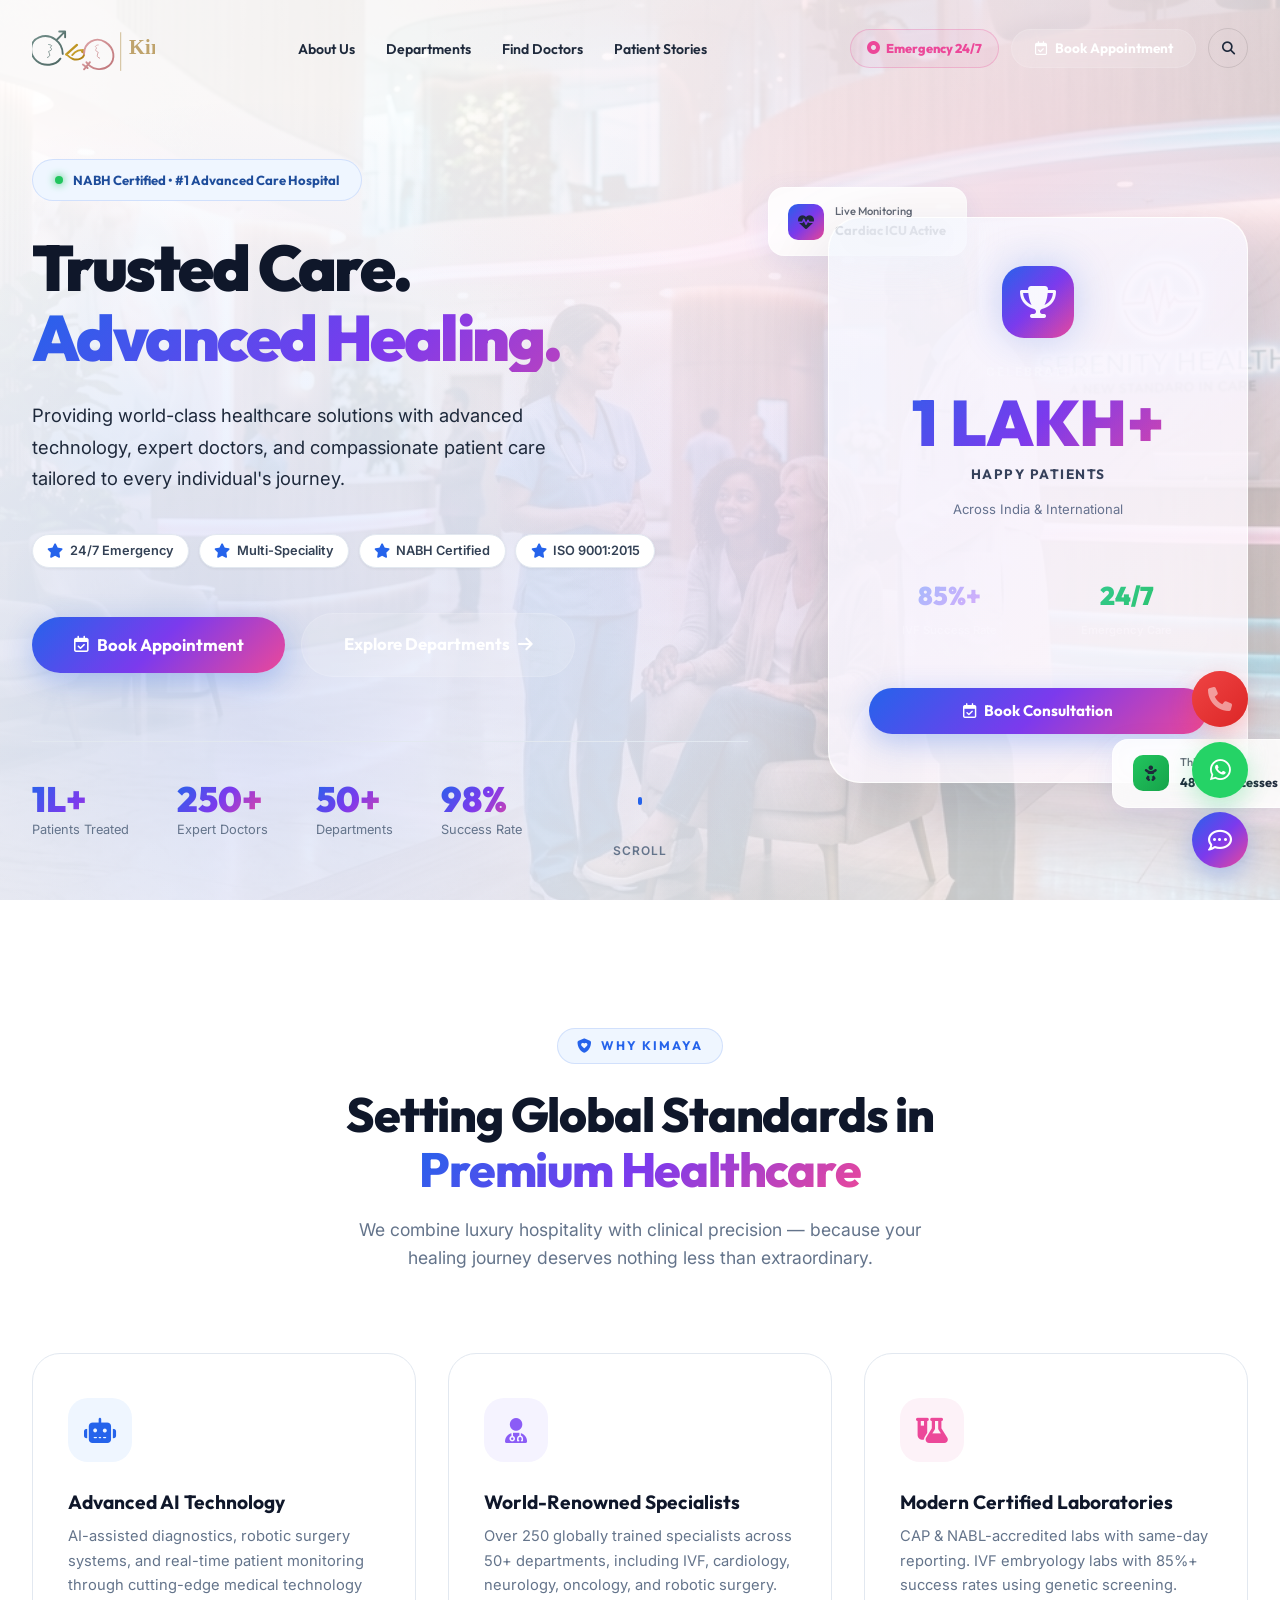
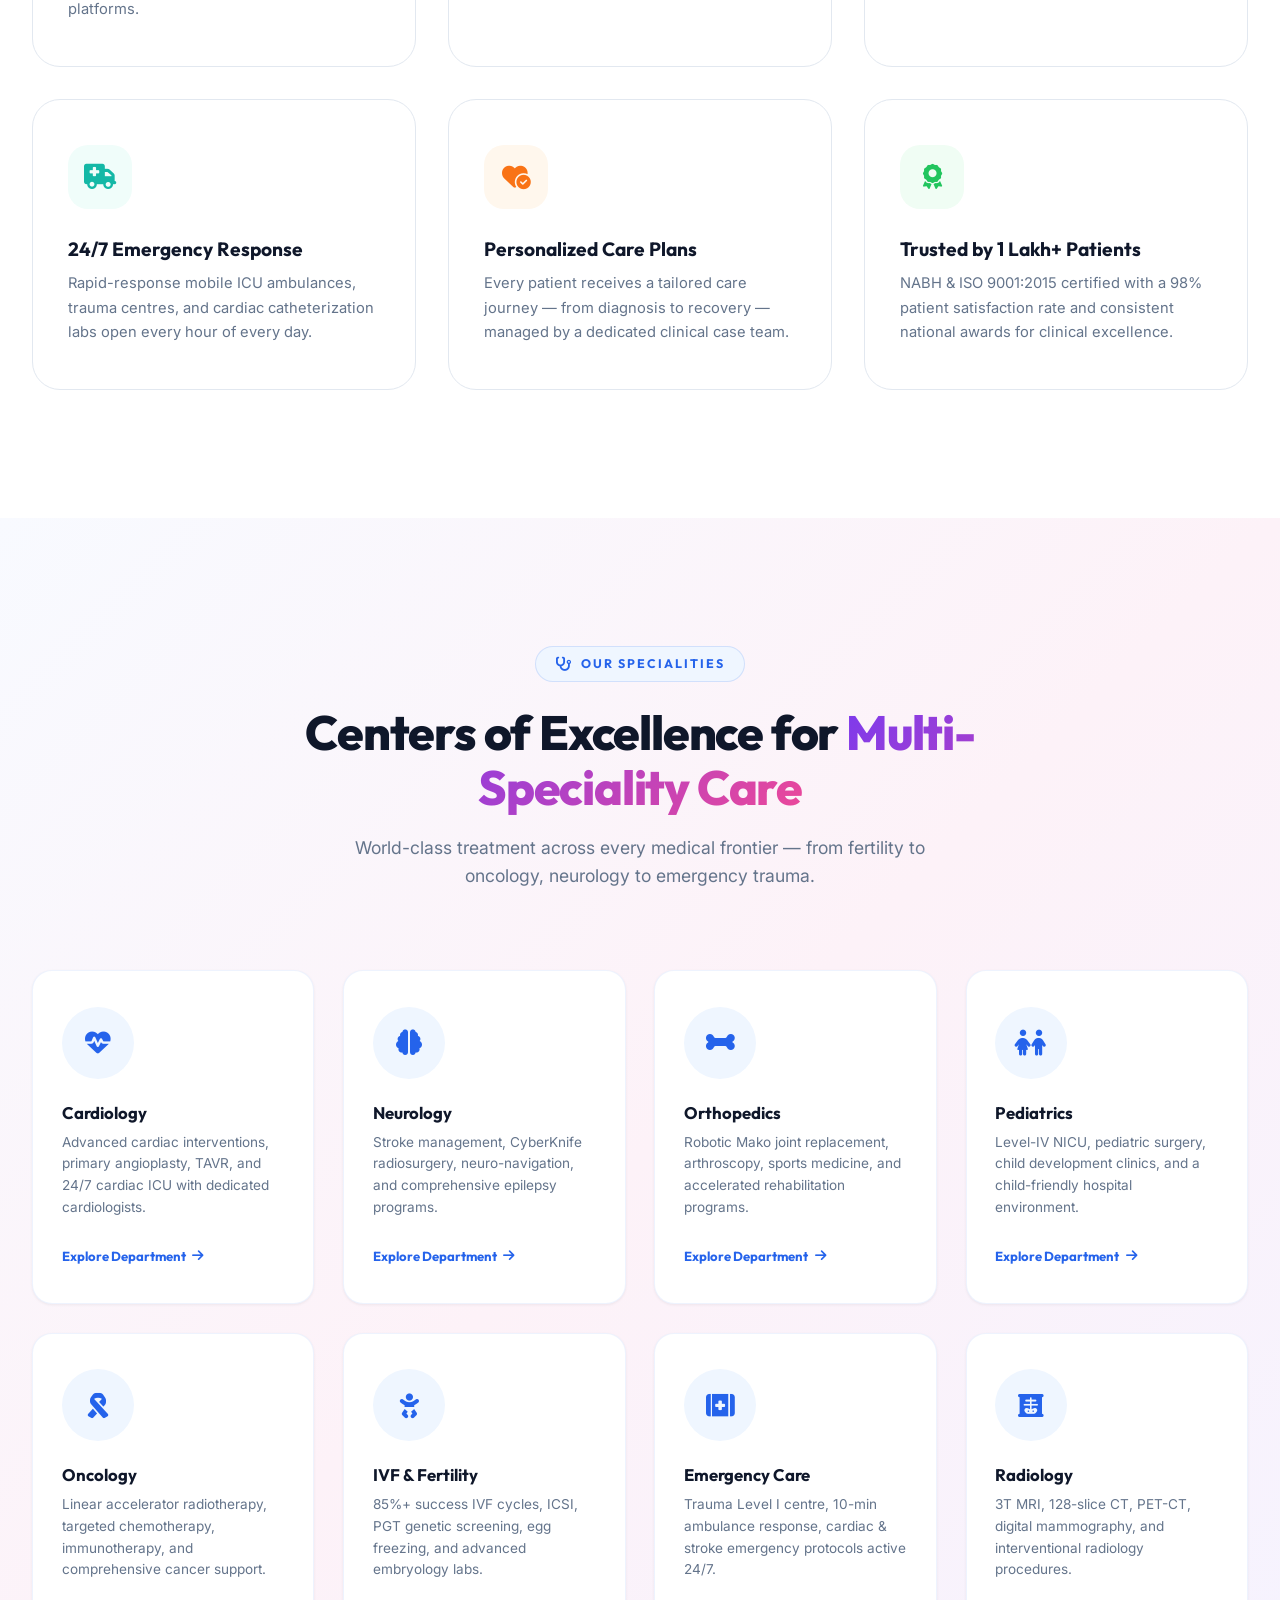
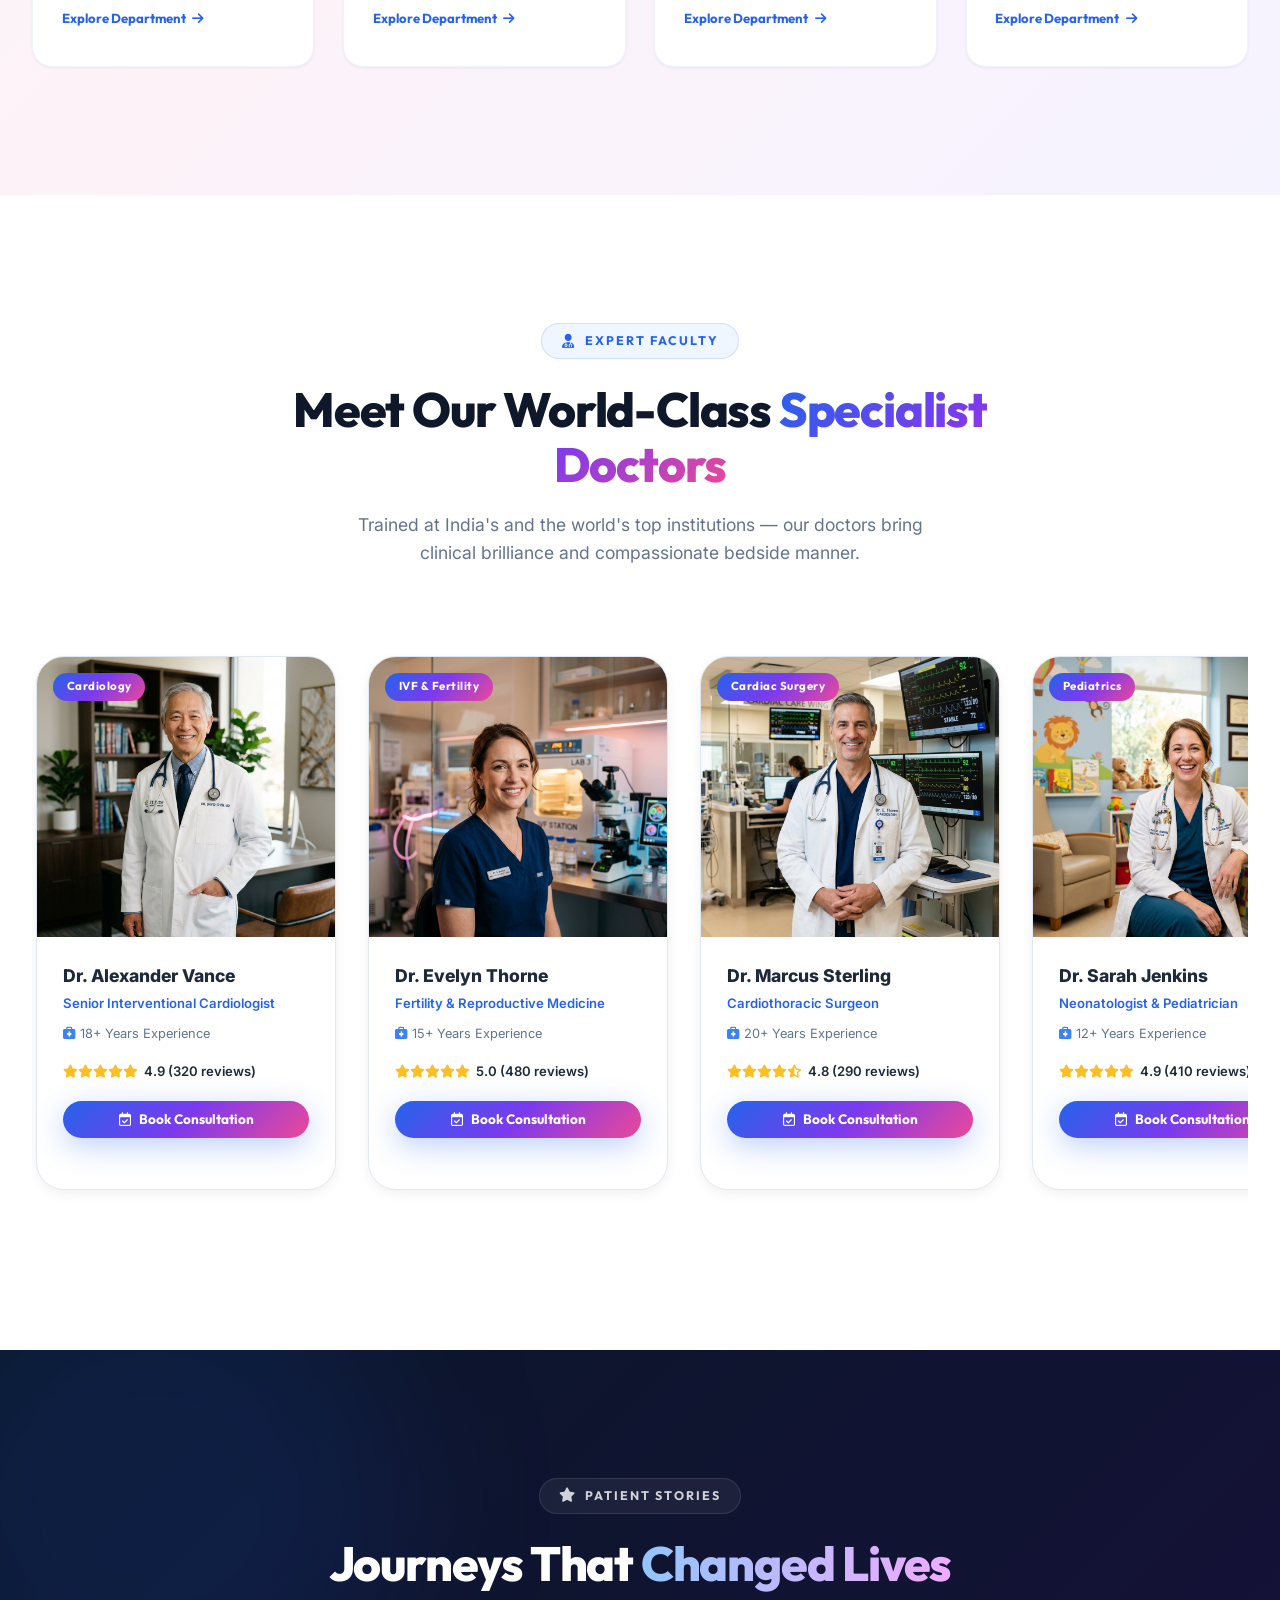
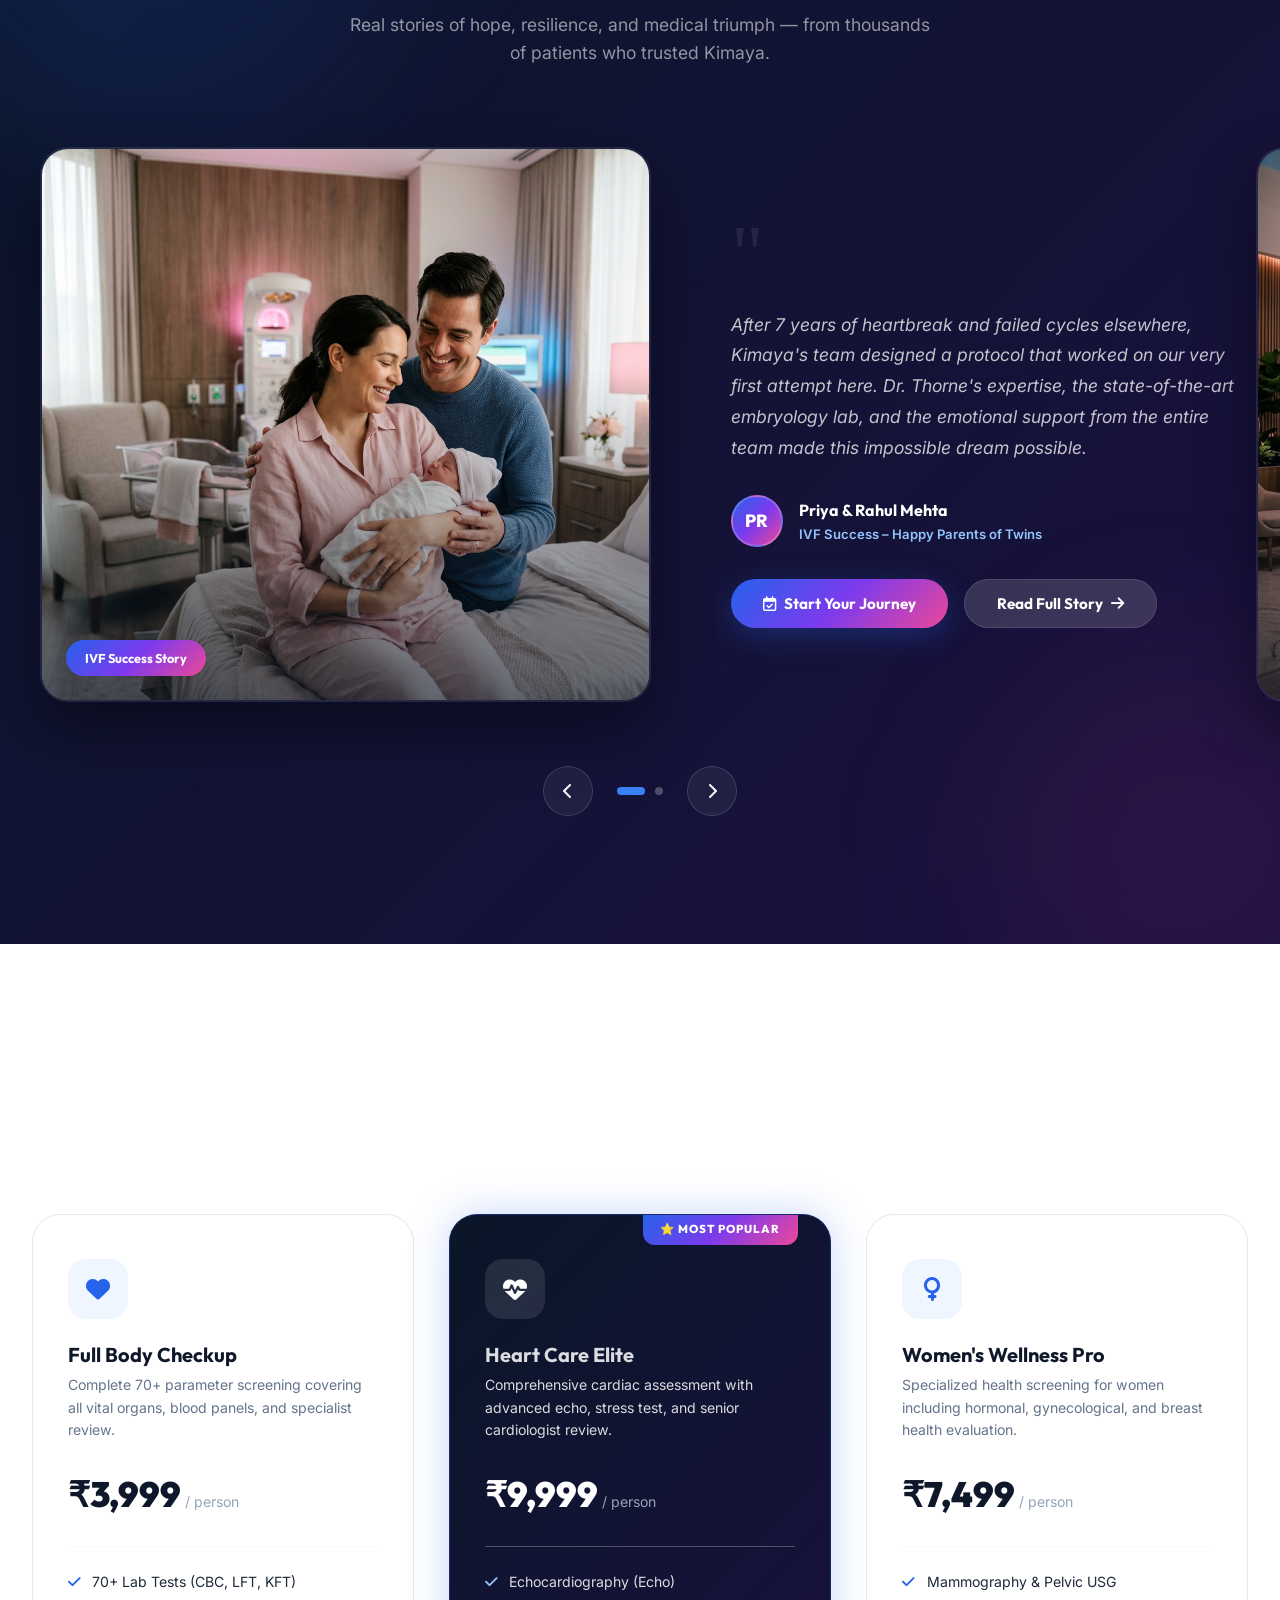
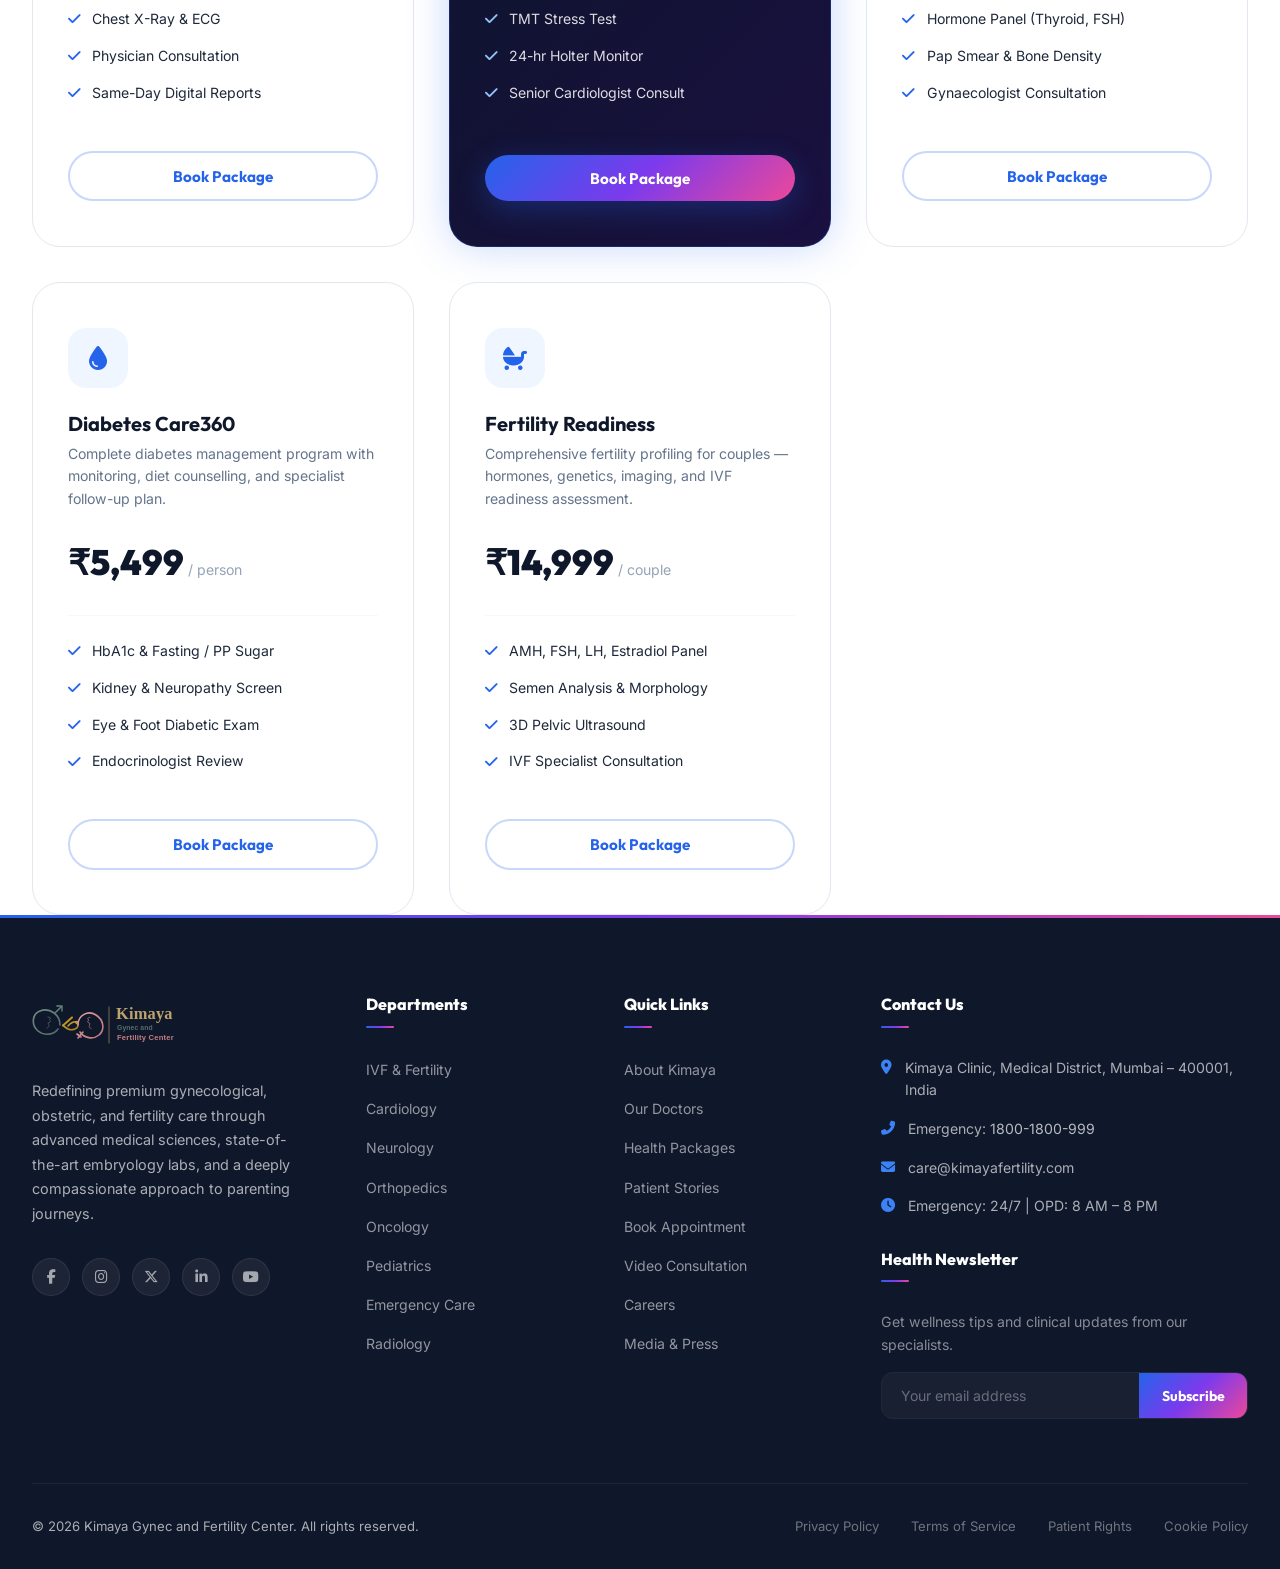
==== commit 8699f265: "Keep home page theme color white/light only - update hero banner and navbar elements for high contra" ====
--- a/index.html
+++ b/index.html
@@ -84,7 +84,7 @@
 
         <h1 class="hero-title">
           Trusted Care.<br>
-          <span class="accent" style="background: linear-gradient(90deg,#93c5fd,#f0abfc); -webkit-background-clip:text; -webkit-text-fill-color:transparent;">Advanced Healing.</span>
+          <span class="accent" style="background: var(--grad-primary); -webkit-background-clip:text; -webkit-text-fill-color:transparent;">Advanced Healing.</span>
         </h1>
 
         <p class="hero-sub">
--- a/styles.css
+++ b/styles.css
@@ -44,7 +44,7 @@
   --grad-blue-pink: linear-gradient(135deg, #2563eb 0%, #ec4899 100%);
   --grad-soft: linear-gradient(135deg, #f8faff 0%, #fdf2f8 50%, #f5f3ff 100%);
   --grad-dark: linear-gradient(135deg, #0a1628 0%, #1a1040 100%);
-  --grad-hero: linear-gradient(120deg, rgba(10,22,40,0.92) 0%, rgba(26,16,64,0.75) 60%, rgba(10,22,40,0.4) 100%);
+  --grad-hero: linear-gradient(120deg, rgba(255,255,255,0.96) 0%, rgba(255,255,255,0.88) 60%, rgba(255,255,255,0.7) 100%);
 
   /* Glass */
   --glass-white: rgba(255,255,255,0.08);
@@ -304,12 +304,12 @@
   display: block; font-family: var(--font-display); font-size: 1.2rem; font-weight: 800;
   color: var(--slate-900); letter-spacing: -.01em;
 }
-#navbar:not(.scrolled) .logo-name { color: var(--white); }
+
 .logo-tag {
   display: block; font-size: .68rem; font-weight: 500;
   color: var(--slate-400); letter-spacing: .5px;
 }
-#navbar:not(.scrolled) .logo-tag { color: rgba(255,255,255,.65); }
+
 
 /* Center Nav */
 .nav-links {
@@ -321,13 +321,13 @@
   color: var(--slate-600); padding: .5rem .85rem; border-radius: var(--radius-sm);
   transition: var(--transition-fast); white-space: nowrap; position: relative;
 }
-#navbar:not(.scrolled) .nav-link { color: rgba(255,255,255,.85); }
+
 .nav-link::after {
   content: ''; position: absolute; bottom: 4px; left: 50%; transform: translateX(-50%);
   width: 0; height: 2px; background: var(--grad-primary); border-radius: 2px; transition: var(--transition-fast);
 }
 .nav-link:hover { color: var(--blue-500); background: var(--blue-100); }
-#navbar:not(.scrolled) .nav-link:hover { color: var(--white); background: var(--glass-white); }
+
 .nav-link:hover::after { width: 60%; }
 
 /* Nav Actions */
@@ -340,7 +340,7 @@
   transition: var(--transition-fast); white-space: nowrap;
   background: rgba(236,72,153,.05);
 }
-#navbar:not(.scrolled) .nav-emergency { color: #fda4af; border-color: rgba(255,255,255,.2); background: rgba(255,255,255,.08); }
+
 .nav-emergency:hover { background: var(--pink-100); border-color: var(--pink-400); color: var(--pink-600); }
 .nav-emergency i { animation: pulse-ring 1.5s infinite; display: inline-block; }
 .nav-search {
@@ -348,7 +348,7 @@
   border: 1.5px solid rgba(0,0,0,.1); background: transparent; cursor: pointer; color: var(--slate-600);
   transition: var(--transition-fast);
 }
-#navbar:not(.scrolled) .nav-search { border-color: rgba(255,255,255,.2); color: var(--white); }
+
 .nav-search:hover { background: var(--blue-100); color: var(--blue-500); border-color: var(--blue-300); }
 
 /* Mobile Toggle */
@@ -357,7 +357,7 @@
   display: block; width: 24px; height: 2.5px; background: var(--slate-800);
   border-radius: 2px; transition: var(--transition);
 }
-#navbar:not(.scrolled) .mobile-toggle span { background: var(--white); }
+
 .mobile-toggle.open span:nth-child(1) { transform: rotate(45deg) translate(5px, 5px); }
 .mobile-toggle.open span:nth-child(2) { opacity: 0; transform: scaleX(0); }
 .mobile-toggle.open span:nth-child(3) { transform: rotate(-45deg) translate(5px, -5px); }
@@ -398,10 +398,10 @@
 .hero-content { padding: 2rem 0; }
 .hero-badge {
   display: inline-flex; align-items: center; gap: .6rem;
-  background: var(--glass-white-strong); backdrop-filter: blur(12px);
-  border: 1px solid var(--glass-border); border-radius: var(--radius-full);
+  background: var(--blue-100); backdrop-filter: blur(12px);
+  border: 1px solid rgba(37,99,235,.15); border-radius: var(--radius-full);
   padding: .6rem 1.4rem; margin-bottom: 2rem;
-  font-family: var(--font-display); font-size: .82rem; font-weight: 700; color: var(--white);
+  font-family: var(--font-display); font-size: .82rem; font-weight: 700; color: var(--blue-600);
   animation: slide-up .6s ease both;
 }
 .hero-badge .dot {
@@ -409,13 +409,13 @@
   box-shadow: 0 0 8px #22c55e; animation: pulse-ring 1.5s infinite;
 }
 .hero-title {
-  font-size: clamp(2.8rem, 5vw, 4.5rem); font-weight: 900; color: var(--white);
+  font-size: clamp(2.8rem, 5vw, 4.5rem); font-weight: 900; color: var(--slate-900);
   letter-spacing: -.04em; line-height: 1.08; margin-bottom: 1.8rem;
   animation: slide-up .7s .1s ease both;
 }
 .hero-title .accent { display: block; }
 .hero-sub {
-  font-size: 1.15rem; color: rgba(255,255,255,.75); max-width: 520px;
+  font-size: 1.15rem; color: var(--slate-600); max-width: 520px;
   line-height: 1.7; margin-bottom: 2.5rem;
   animation: slide-up .7s .2s ease both;
 }
@@ -425,24 +425,25 @@
 }
 .trust-chip {
   display: flex; align-items: center; gap: .4rem;
-  background: rgba(255,255,255,.1); border: 1px solid rgba(255,255,255,.15);
+  background: var(--white); border: 1px solid var(--slate-200);
   border-radius: var(--radius-full); padding: .35rem .9rem;
-  font-size: .8rem; font-weight: 600; color: rgba(255,255,255,.9);
+  font-size: .8rem; font-weight: 600; color: var(--slate-700);
   backdrop-filter: blur(8px);
-}
-.trust-chip i { color: #fbbf24; font-size: .9rem; }
+  box-shadow: var(--shadow-xs);
+}
+.trust-chip i { color: var(--blue-500); font-size: .9rem; }
 .hero-ctas {
   display: flex; align-items: center; gap: 1rem; flex-wrap: wrap;
   animation: slide-up .7s .4s ease both;
 }
 .hero-stat-strip {
   display: flex; gap: 3rem; margin-top: 4rem;
-  padding-top: 2.5rem; border-top: 1px solid rgba(255,255,255,.12);
+  padding-top: 2.5rem; border-top: 1px solid var(--slate-200);
   animation: slide-up .7s .5s ease both;
 }
-.hero-stat-item { color: var(--white); }
-.hero-stat-num { font-family: var(--font-display); font-size: 2rem; font-weight: 900; line-height: 1; }
-.hero-stat-lbl { font-size: .8rem; color: rgba(255,255,255,.6); margin-top: .2rem; }
+.hero-stat-item { color: var(--slate-800); }
+.hero-stat-num { font-family: var(--font-display); font-size: 2.2rem; font-weight: 900; line-height: 1; background: var(--grad-primary); -webkit-background-clip: text; -webkit-text-fill-color: transparent; }
+.hero-stat-lbl { font-size: .8rem; color: var(--slate-500); margin-top: .2rem; }
 
 /* Right Achievement Card */
 .hero-card-wrap {
@@ -451,13 +452,14 @@
 }
 .hero-achievement-card {
   padding: 3rem 2.5rem; text-align: center; position: relative; overflow: hidden;
-  background: rgba(255,255,255,.12); backdrop-filter: blur(24px);
-  border: 1px solid rgba(255,255,255,.2); border-radius: 32px;
+  background: rgba(255,255,255,.8); backdrop-filter: blur(24px);
+  border: 1px solid rgba(255,255,255,.6); border-radius: 32px;
   animation: float-y 6s ease-in-out infinite;
+  box-shadow: var(--shadow-xl);
 }
 .hero-achievement-card::before {
   content: ''; position: absolute; inset: 0; border-radius: 32px;
-  background: var(--grad-primary); opacity: .08;
+  background: var(--grad-primary); opacity: .04;
 }
 .achievement-icon {
   width: 72px; height: 72px; margin: 0 auto 1.5rem;
@@ -471,18 +473,19 @@
 }
 .achievement-label {
   font-family: var(--font-display); font-size: .85rem; font-weight: 700;
-  letter-spacing: 1.5px; text-transform: uppercase; color: rgba(255,255,255,.7);
+  letter-spacing: 1.5px; text-transform: uppercase; color: var(--slate-700);
   margin-top: .6rem;
 }
-.achievement-sub { font-size: .82rem; color: rgba(255,255,255,.5); margin-top: .8rem; }
+.achievement-sub { font-size: .82rem; color: var(--slate-500); margin-top: .8rem; }
 
 /* Floating mini-cards */
 .float-card {
-  position: absolute; background: rgba(255,255,255,.15); backdrop-filter: blur(16px);
-  border: 1px solid rgba(255,255,255,.2); border-radius: 16px;
+  position: absolute; background: rgba(255,255,255,.85); backdrop-filter: blur(16px);
+  border: 1px solid rgba(255,255,255,.6); border-radius: 16px;
   padding: .9rem 1.2rem; display: flex; align-items: center; gap: .7rem;
-  font-family: var(--font-display); color: var(--white); font-size: .8rem; font-weight: 700;
+  font-family: var(--font-display); color: var(--slate-800); font-size: .8rem; font-weight: 700;
   white-space: nowrap;
+  box-shadow: var(--shadow-md);
 }
 .float-card-icon {
   width: 36px; height: 36px; border-radius: 10px;
@@ -502,15 +505,15 @@
 .hero-scroll {
   position: absolute; bottom: 2.5rem; left: 50%; transform: translateX(-50%);
   display: flex; flex-direction: column; align-items: center; gap: .5rem;
-  color: rgba(255,255,255,.5); font-size: .75rem; font-weight: 600; letter-spacing: 1px;
+  color: var(--slate-500); font-size: .75rem; font-weight: 600; letter-spacing: 1px;
   text-transform: uppercase; z-index: 10;
 }
 .scroll-mouse {
-  width: 26px; height: 42px; border: 2px solid rgba(255,255,255,.3); border-radius: 13px;
+  width: 26px; height: 42px; border: 2px solid var(--slate-300); border-radius: 13px;
   position: relative; display: flex; justify-content: center; padding-top: 6px;
 }
 .scroll-wheel {
-  width: 4px; height: 8px; background: rgba(255,255,255,.6); border-radius: 2px;
+  width: 4px; height: 8px; background: var(--blue-500); border-radius: 2px;
   animation: float-y 2s ease-in-out infinite;
 }
 
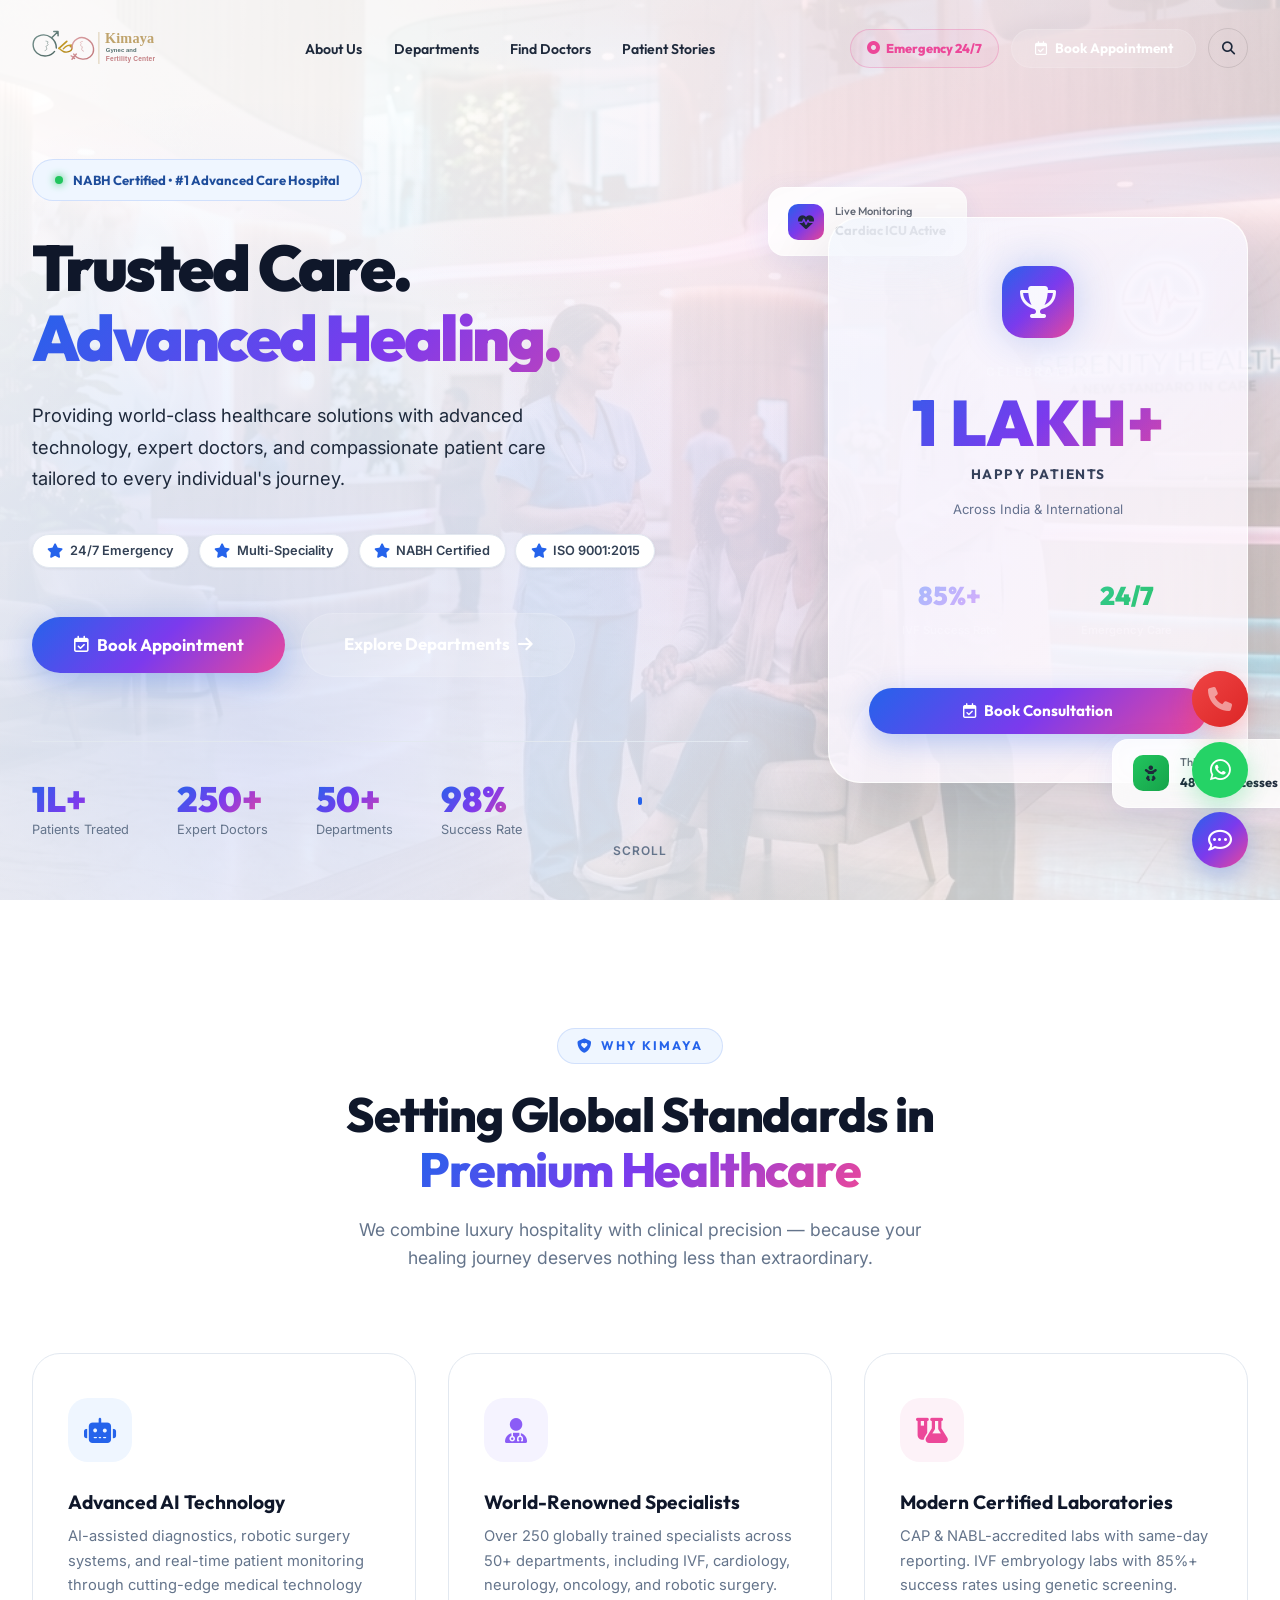
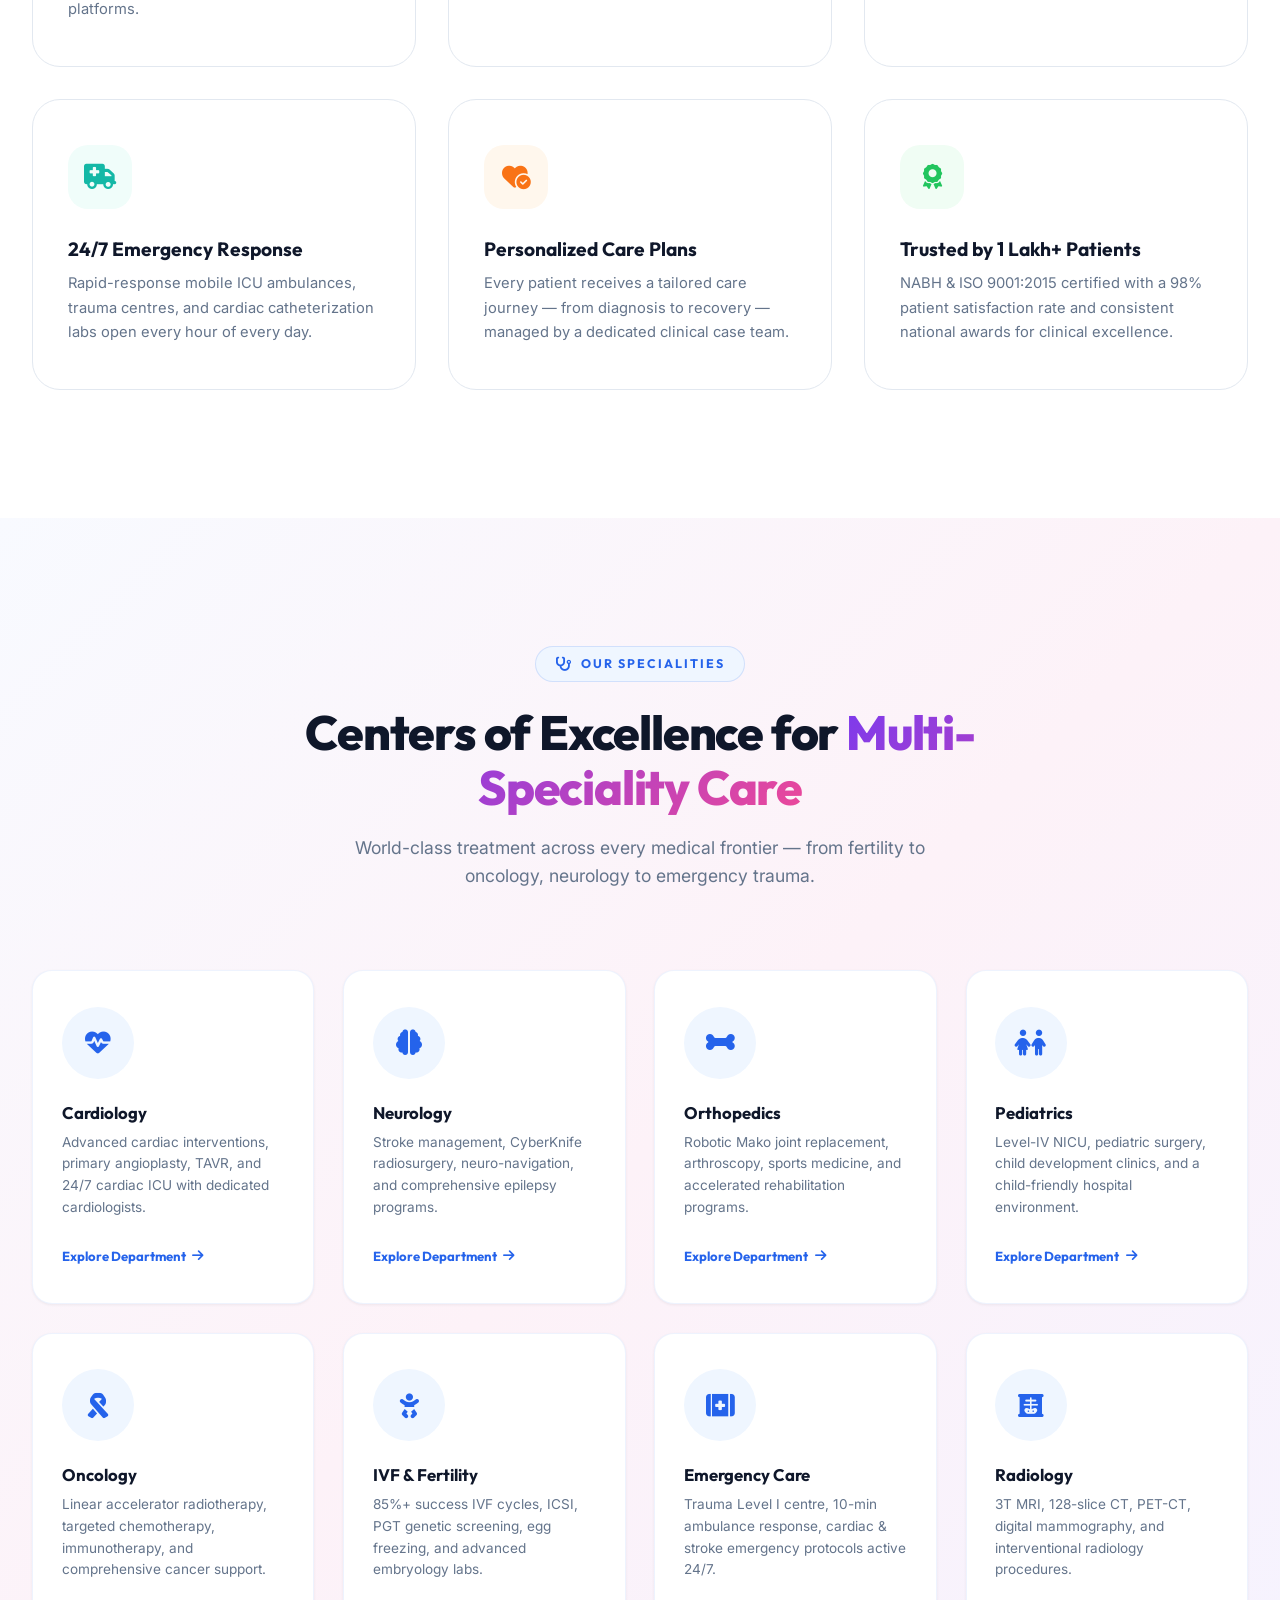
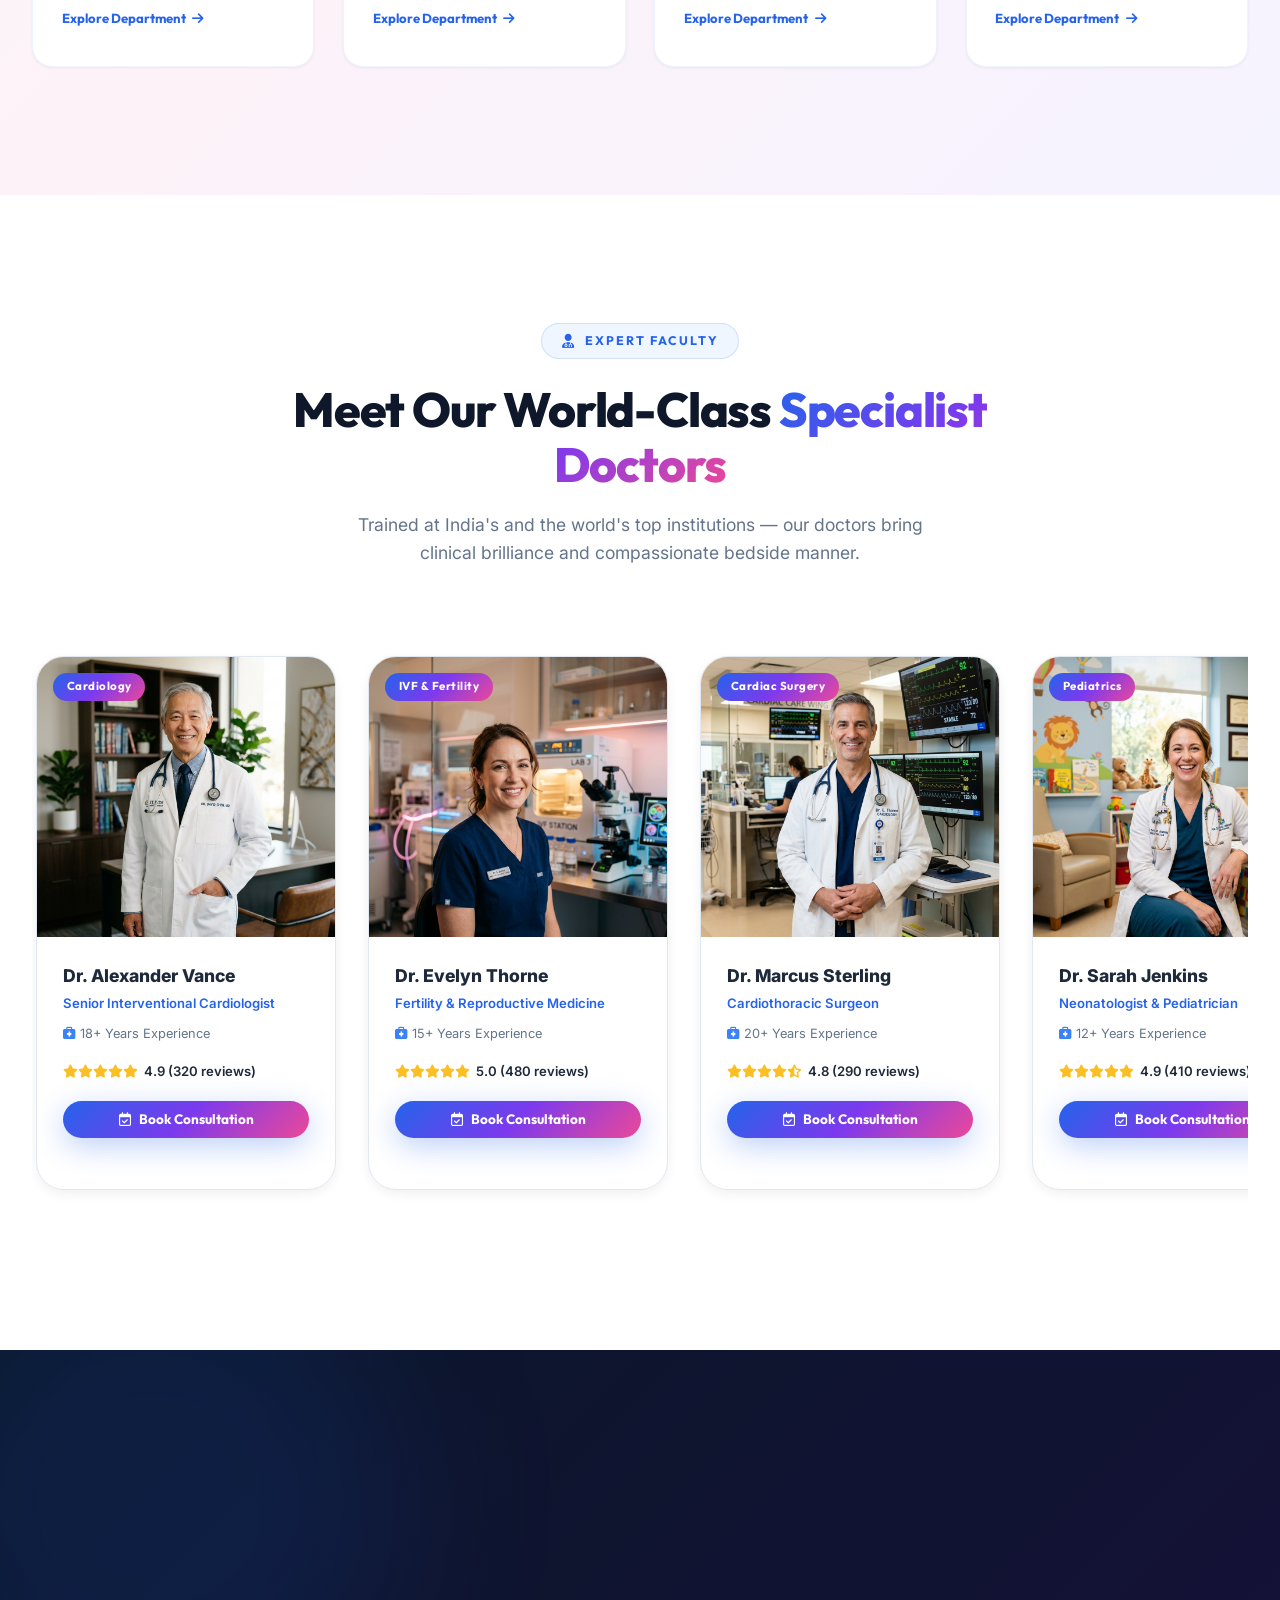
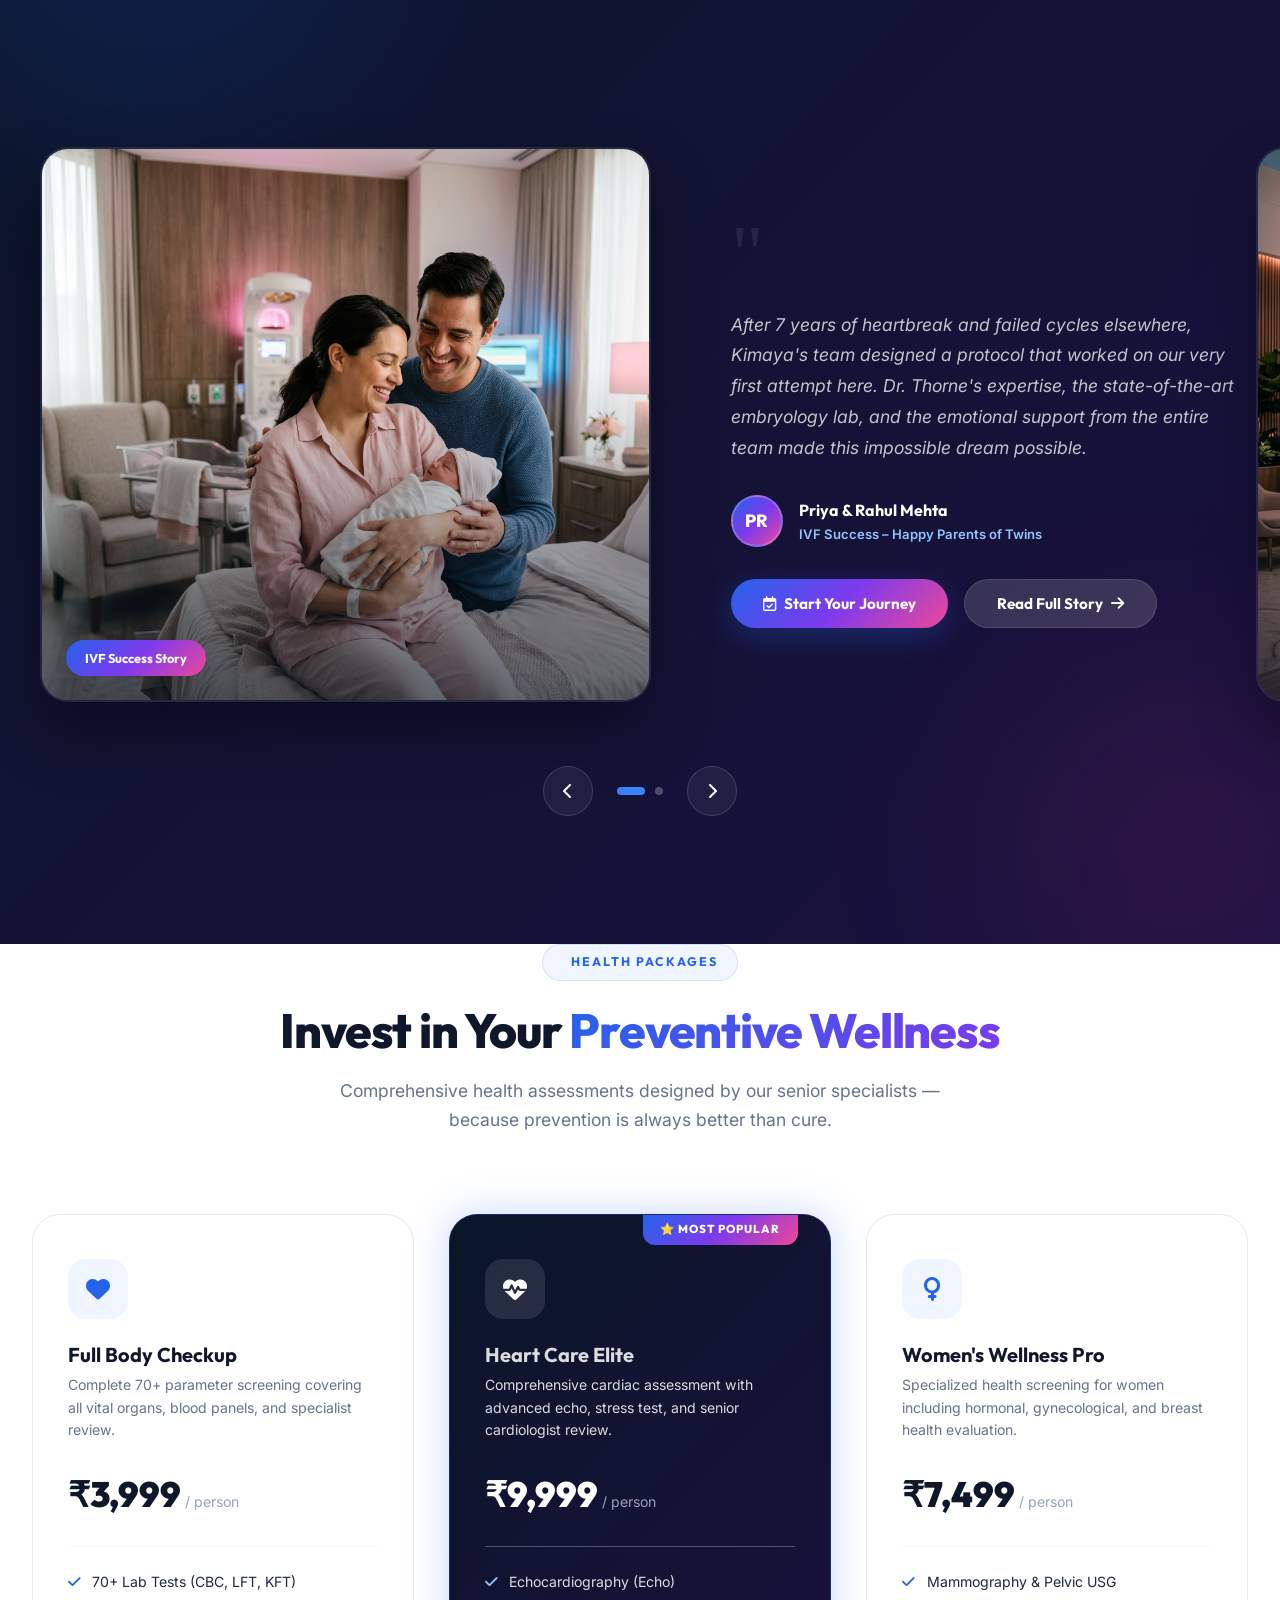
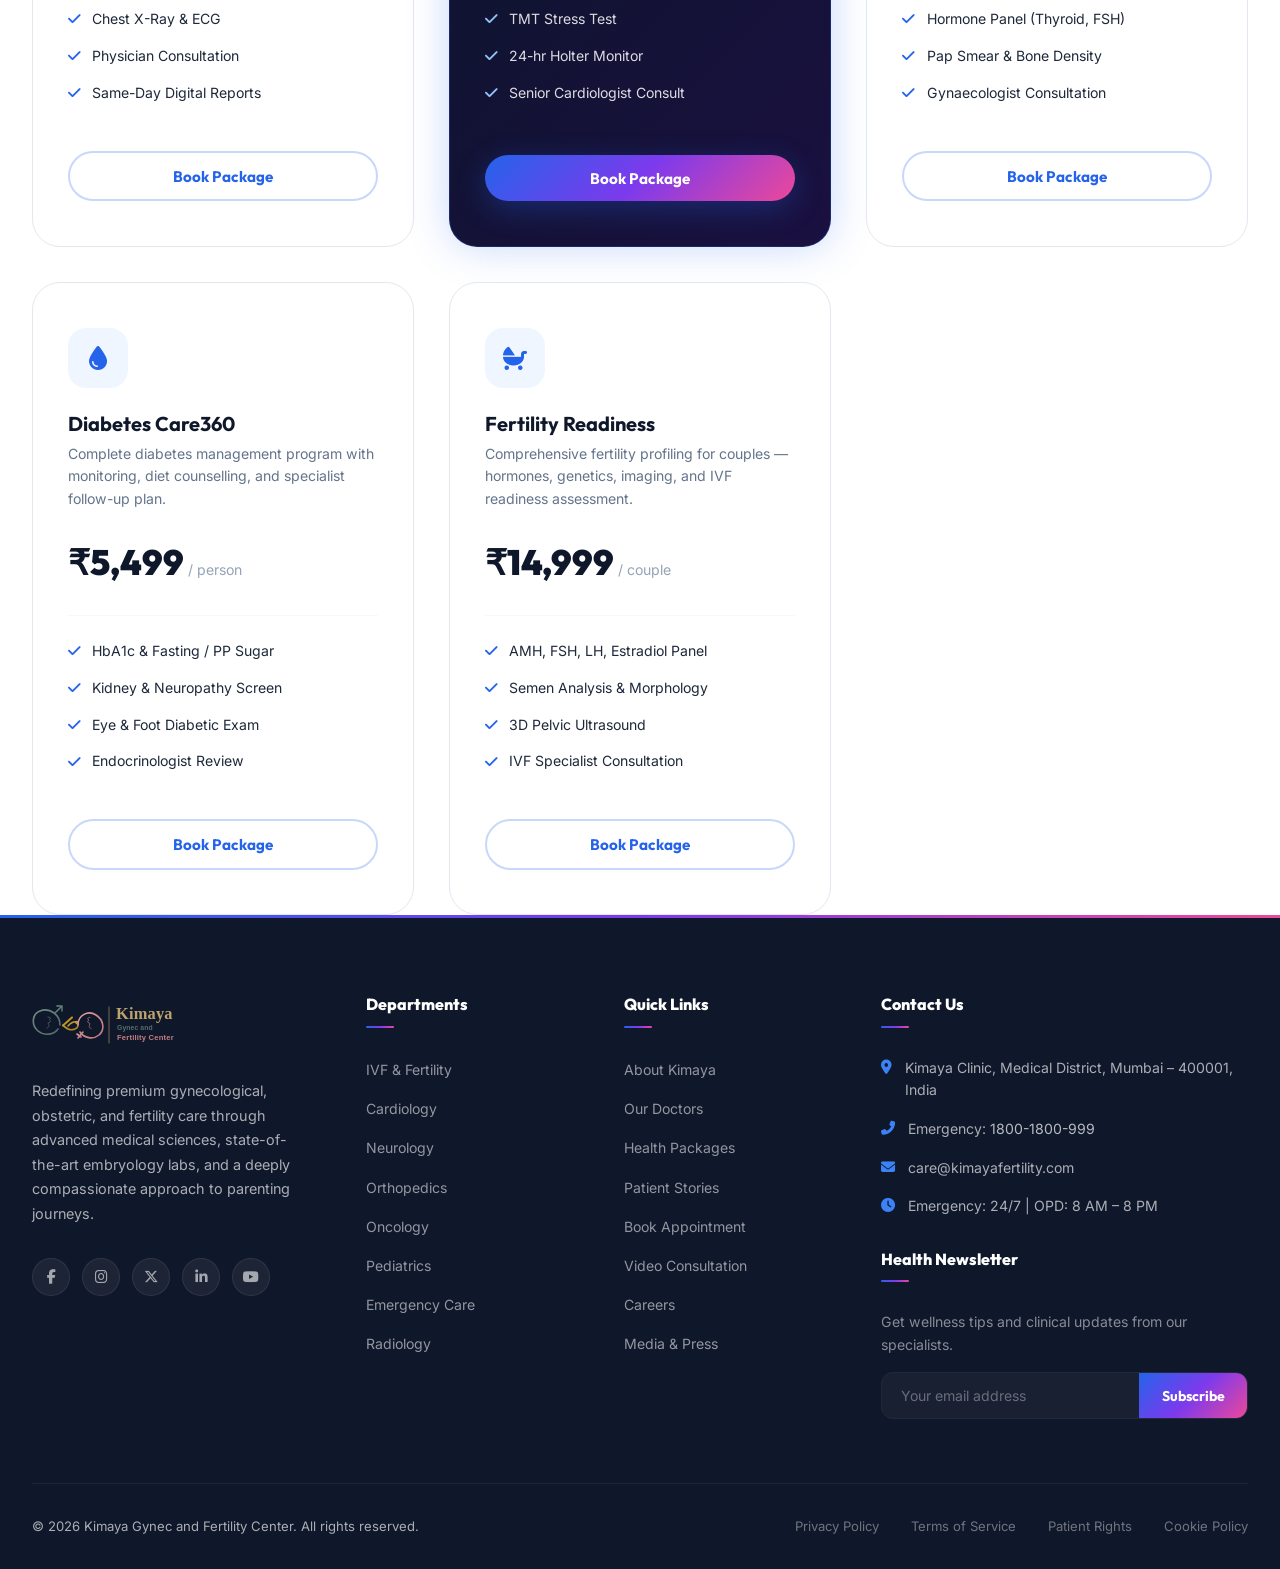
==== commit 780f035c: "Update navbar to show full logo instead of short logo" ====
--- a/index.html
+++ b/index.html
@@ -28,7 +28,7 @@
 
       <!-- Logo -->
       <a href="#" class="nav-logo" id="site-logo">
-        <img src="assets/images/logo_short.svg" alt="Kimaya Logo" class="nav-logo-img">
+        <img src="assets/images/logo.svg" alt="Kimaya Logo" class="nav-logo-img">
       </a>
 
       <!-- Center Links -->
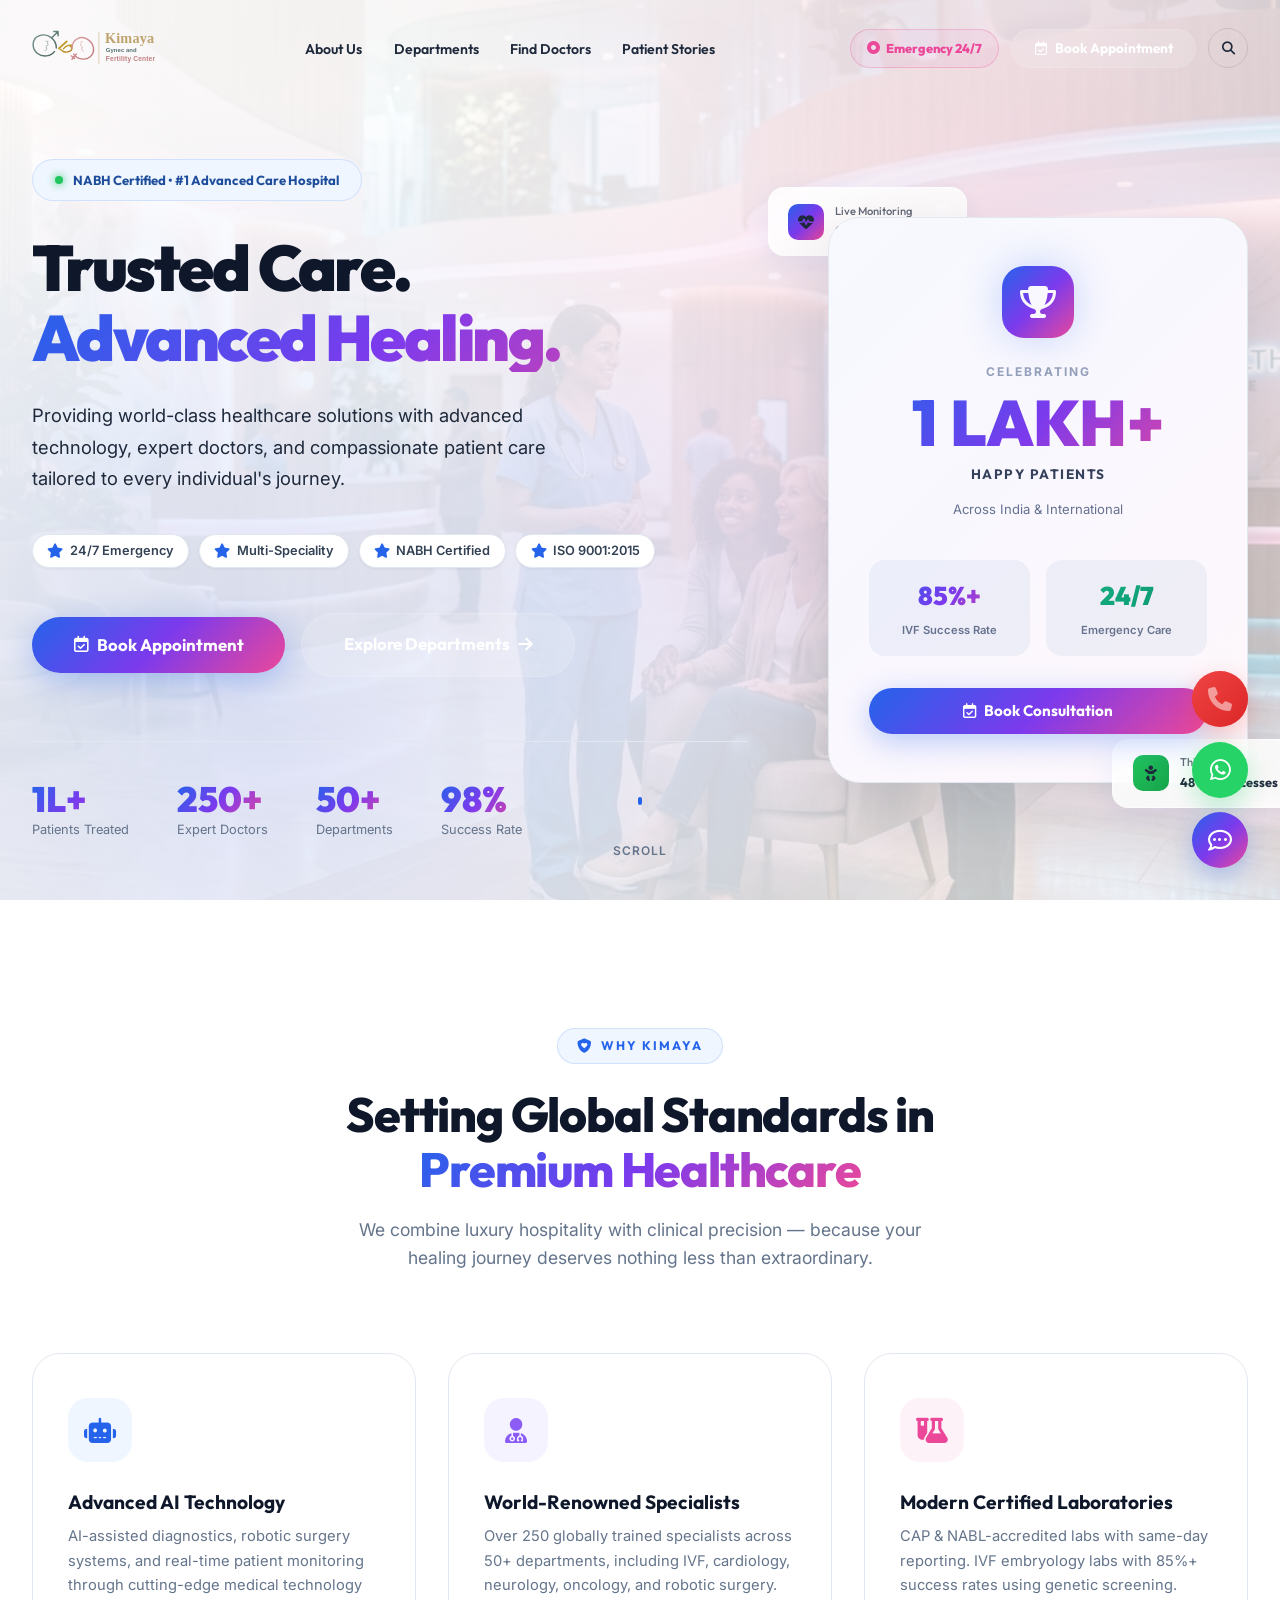
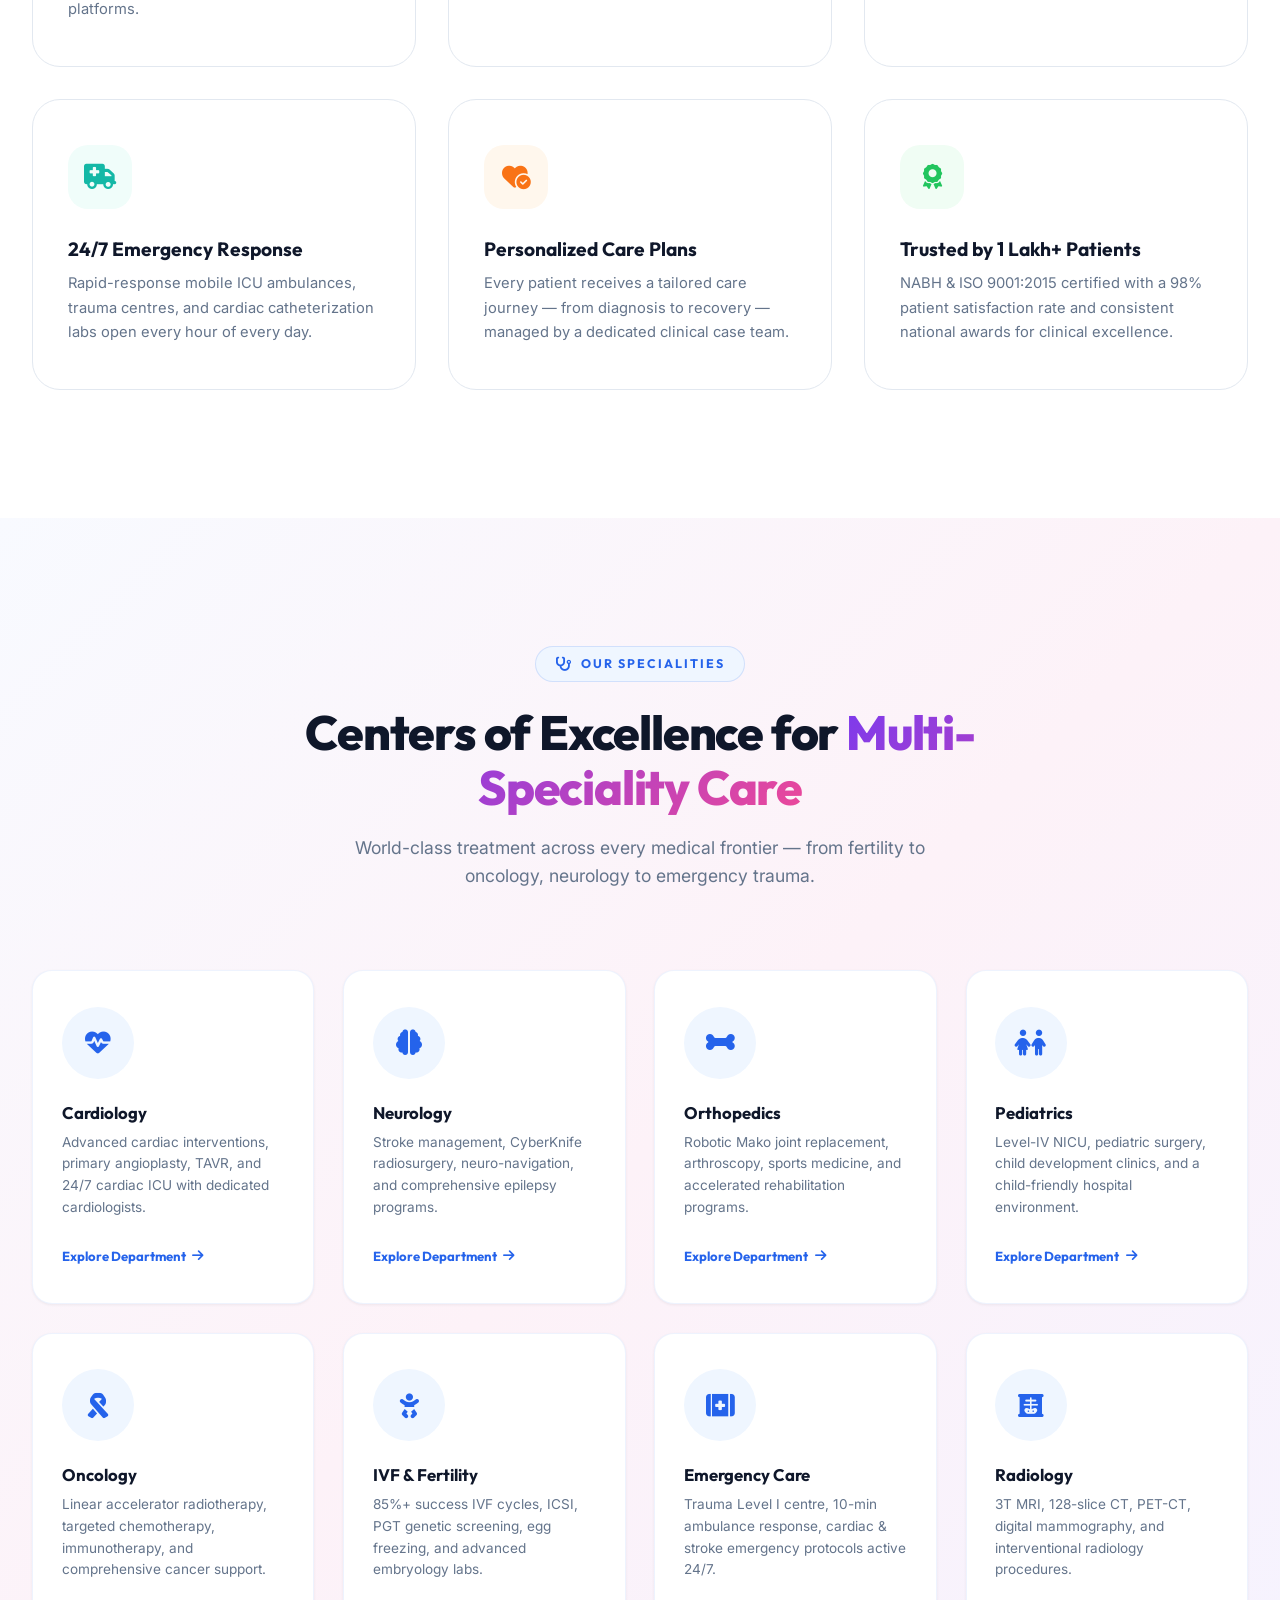
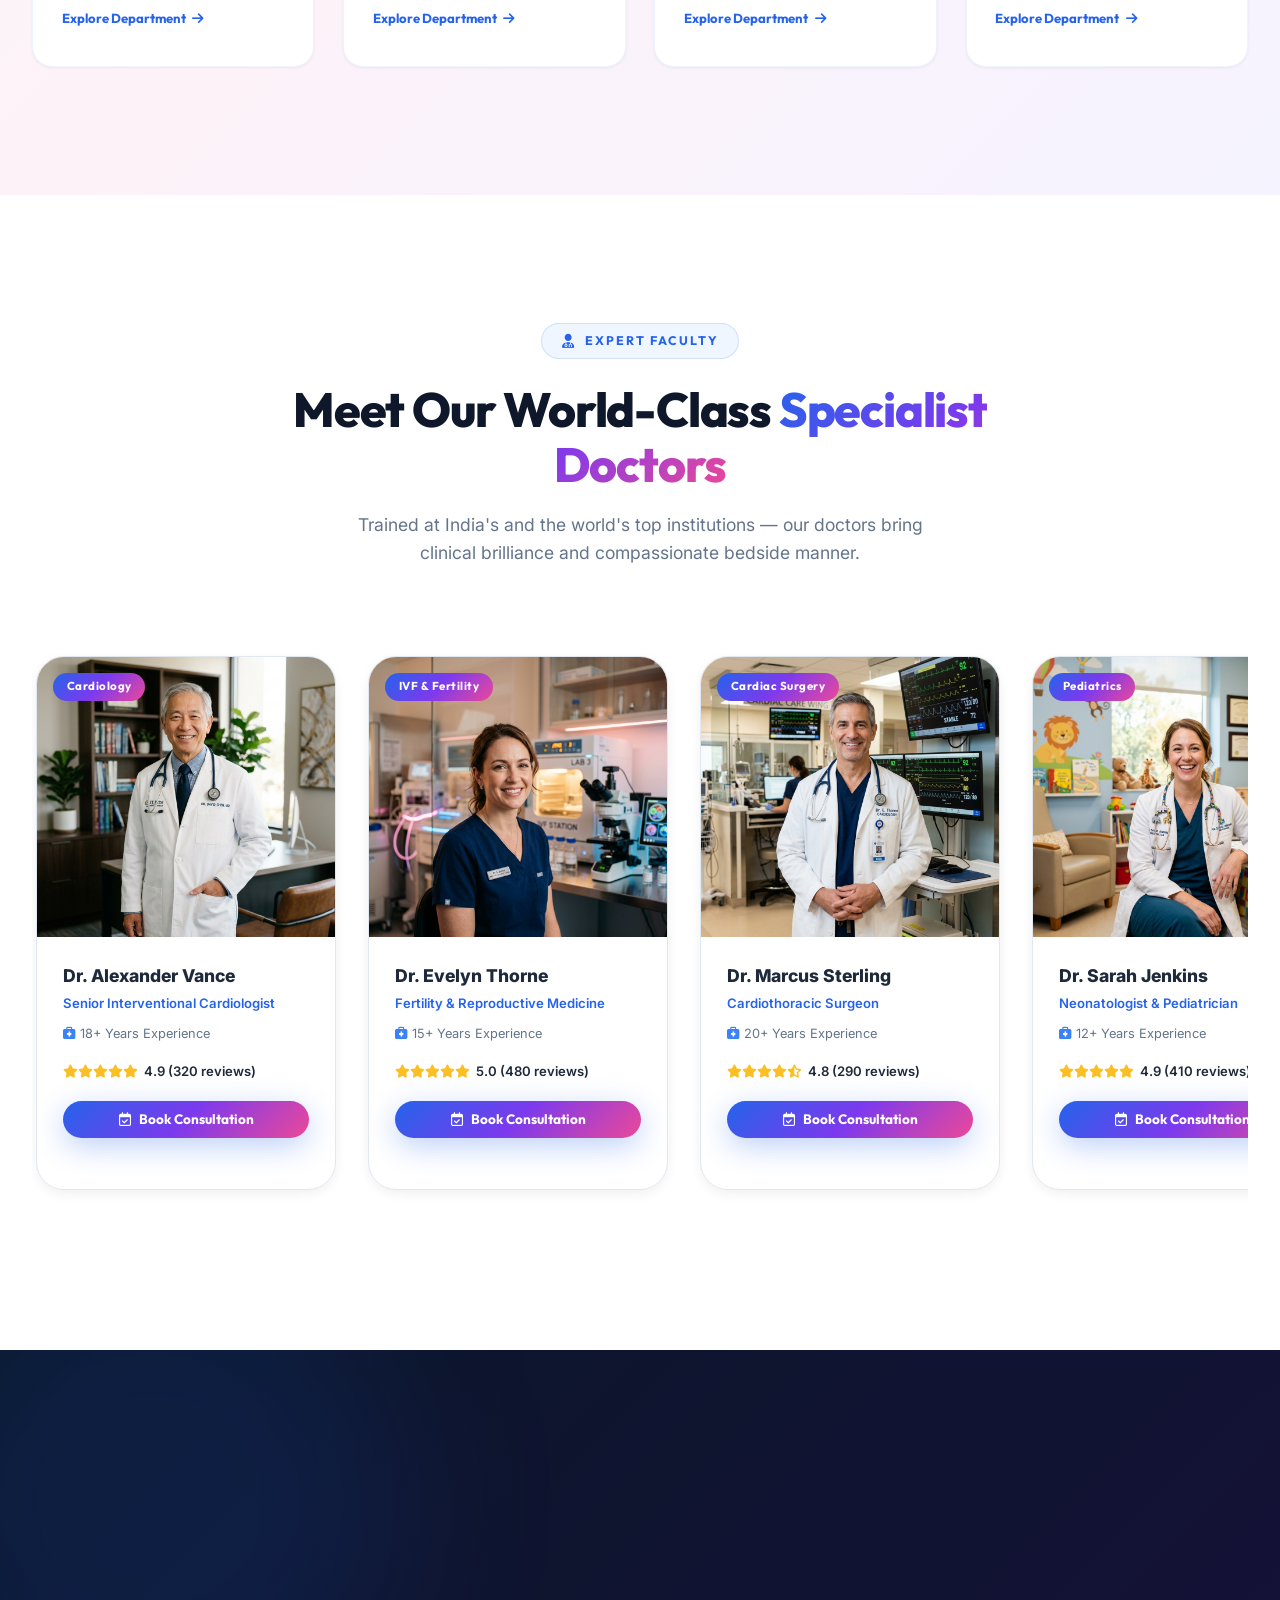
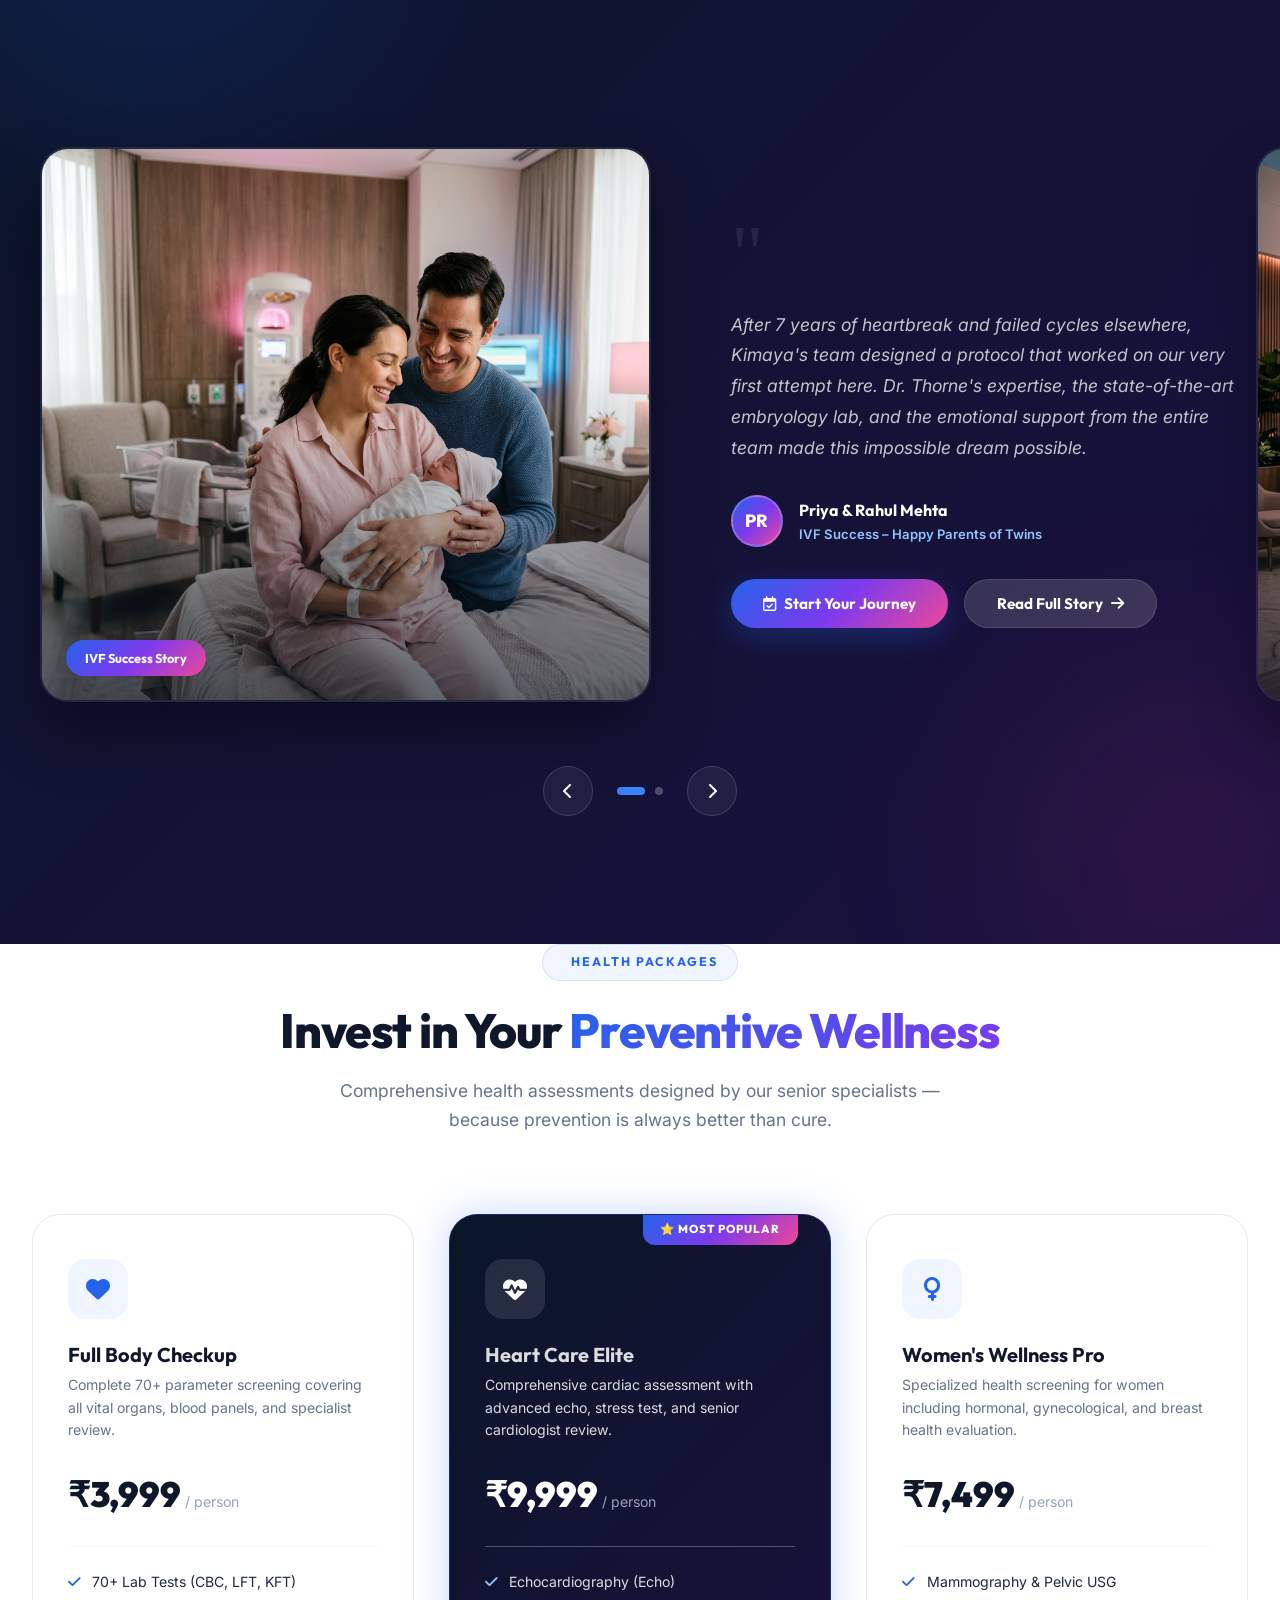
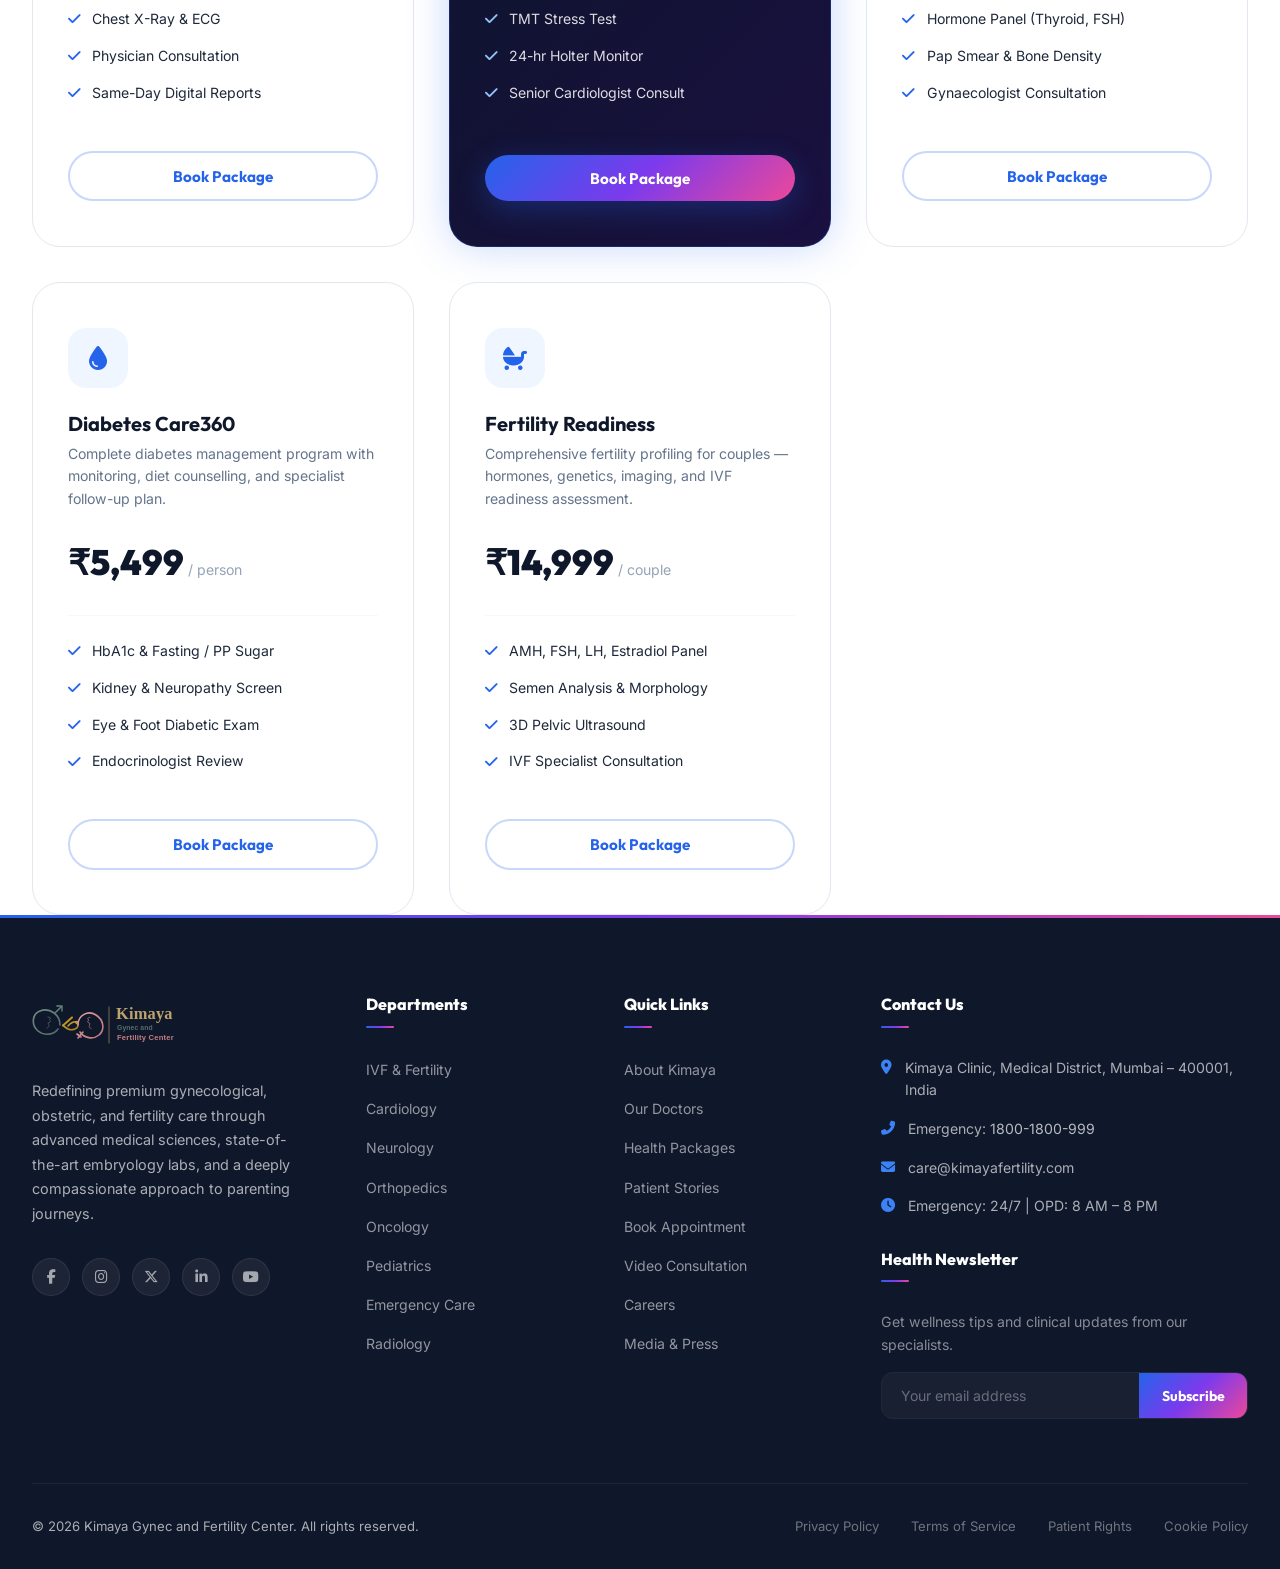
==== commit e010b048: "Update hero achievement card to have solid white background and high-contrast dark text" ====
--- a/index.html
+++ b/index.html
@@ -138,23 +138,23 @@
           </div>
         </div>
 
-        <div class="hero-achievement-card glass-card-dark">
+        <div class="hero-achievement-card">
           <div class="achievement-icon">
             <i class="fa-solid fa-trophy"></i>
           </div>
-          <div style="font-size:.75rem;font-weight:700;letter-spacing:2px;text-transform:uppercase;color:rgba(255,255,255,.5);margin-bottom:.6rem;">Celebrating</div>
+          <div style="font-size:.75rem;font-weight:700;letter-spacing:2px;text-transform:uppercase;color:var(--slate-400);margin-bottom:.6rem;">Celebrating</div>
           <div class="achievement-number">1 LAKH+</div>
           <div class="achievement-label">Happy Patients</div>
           <div class="achievement-sub">Across India & International</div>
 
           <div style="margin-top:2.5rem;display:grid;grid-template-columns:1fr 1fr;gap:1rem;text-align:center;">
-            <div style="background:rgba(255,255,255,.06);border-radius:16px;padding:1rem .8rem;">
-              <div style="font-family:'Outfit',sans-serif;font-size:1.6rem;font-weight:900;background:linear-gradient(135deg,#93c5fd,#f0abfc);-webkit-background-clip:text;-webkit-text-fill-color:transparent;">85%+</div>
-              <div style="font-size:.7rem;color:rgba(255,255,255,.5);margin-top:.3rem;font-weight:600;">IVF Success Rate</div>
-            </div>
-            <div style="background:rgba(255,255,255,.06);border-radius:16px;padding:1rem .8rem;">
-              <div style="font-family:'Outfit',sans-serif;font-size:1.6rem;font-weight:900;background:linear-gradient(135deg,#34d399,#22c55e);-webkit-background-clip:text;-webkit-text-fill-color:transparent;">24/7</div>
-              <div style="font-size:.7rem;color:rgba(255,255,255,.5);margin-top:.3rem;font-weight:600;">Emergency Care</div>
+            <div style="background:var(--slate-100);border-radius:16px;padding:1rem .8rem;">
+              <div style="font-family:'Outfit',sans-serif;font-size:1.6rem;font-weight:900;background:var(--grad-primary);-webkit-background-clip:text;-webkit-text-fill-color:transparent;">85%+</div>
+              <div style="font-size:.7rem;color:var(--slate-500);margin-top:.3rem;font-weight:600;">IVF Success Rate</div>
+            </div>
+            <div style="background:var(--slate-100);border-radius:16px;padding:1rem .8rem;">
+              <div style="font-family:'Outfit',sans-serif;font-size:1.6rem;font-weight:900;background:linear-gradient(135deg,#10b981,#059669);-webkit-background-clip:text;-webkit-text-fill-color:transparent;">24/7</div>
+              <div style="font-size:.7rem;color:var(--slate-500);margin-top:.3rem;font-weight:600;">Emergency Care</div>
             </div>
           </div>
 
--- a/styles.css
+++ b/styles.css
@@ -452,8 +452,8 @@
 }
 .hero-achievement-card {
   padding: 3rem 2.5rem; text-align: center; position: relative; overflow: hidden;
-  background: rgba(255,255,255,.8); backdrop-filter: blur(24px);
-  border: 1px solid rgba(255,255,255,.6); border-radius: 32px;
+  background: var(--white);
+  border: 1px solid var(--slate-200); border-radius: 32px;
   animation: float-y 6s ease-in-out infinite;
   box-shadow: var(--shadow-xl);
 }
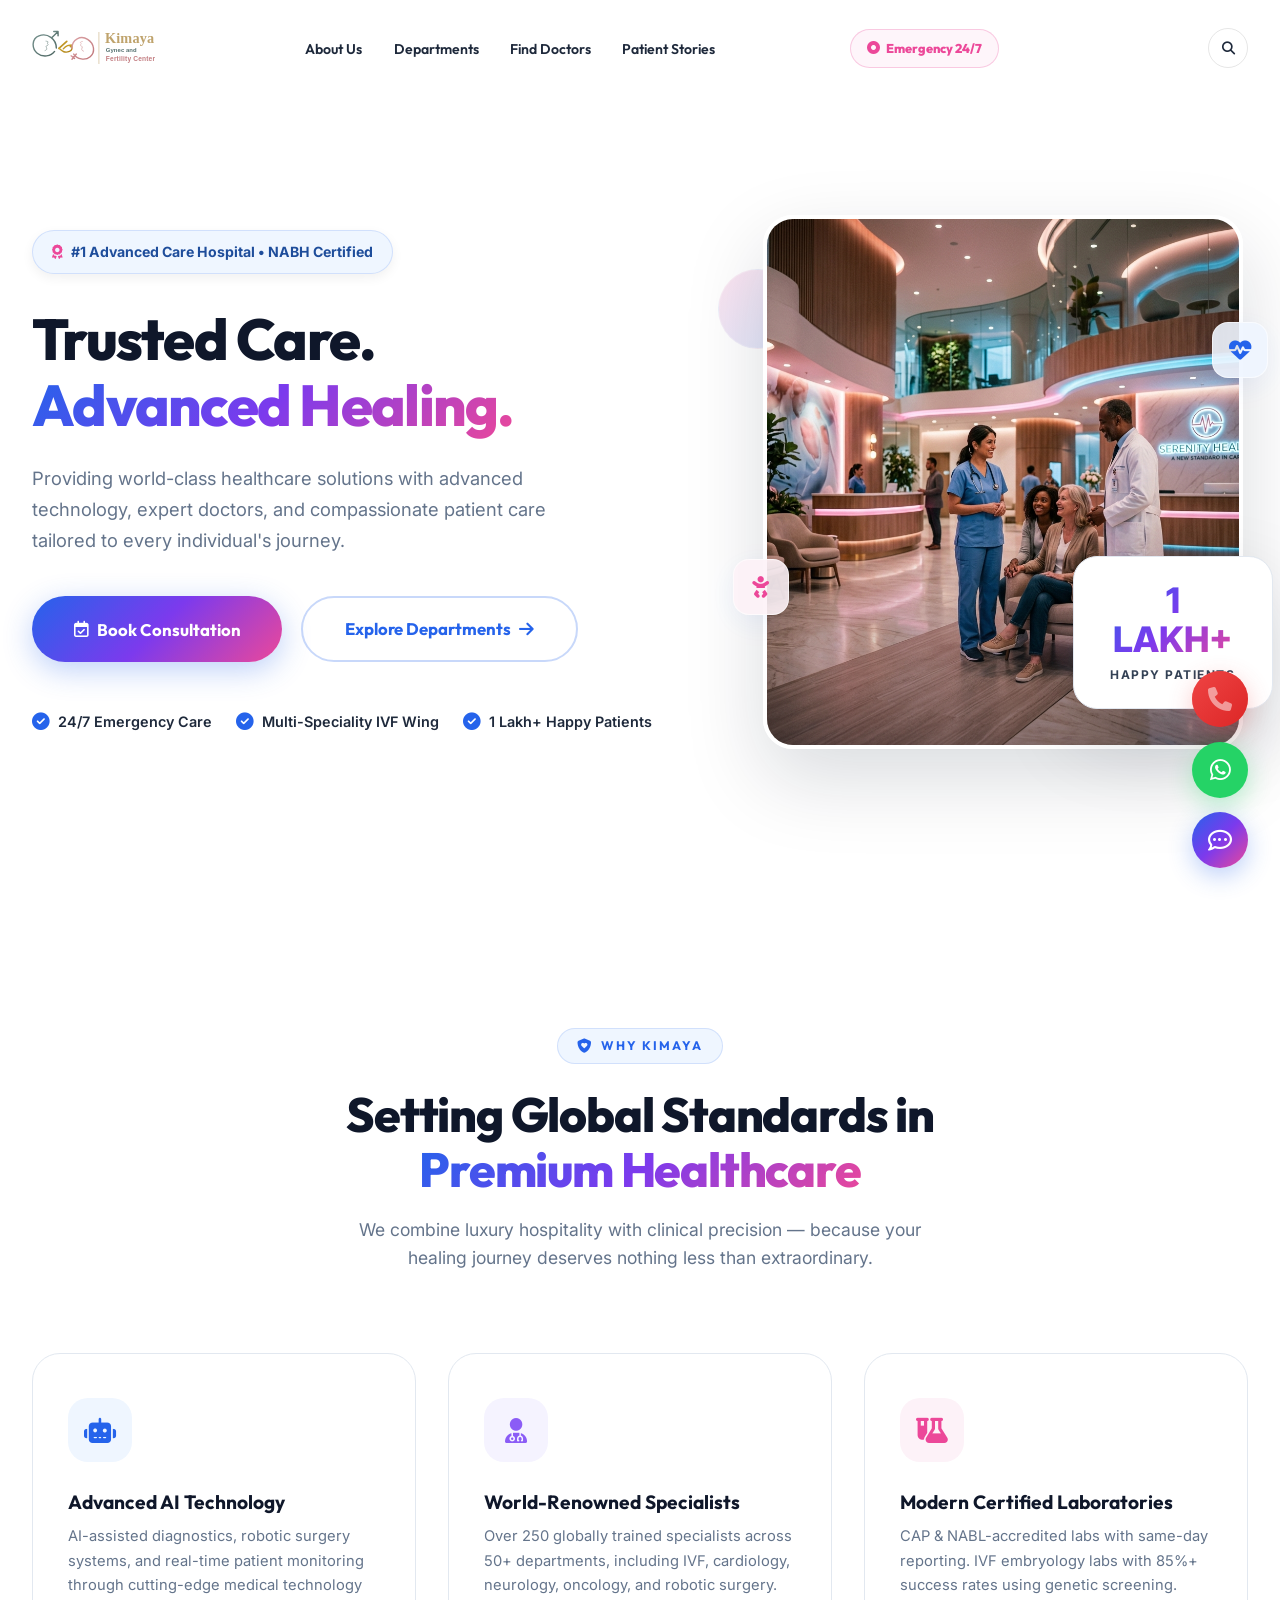
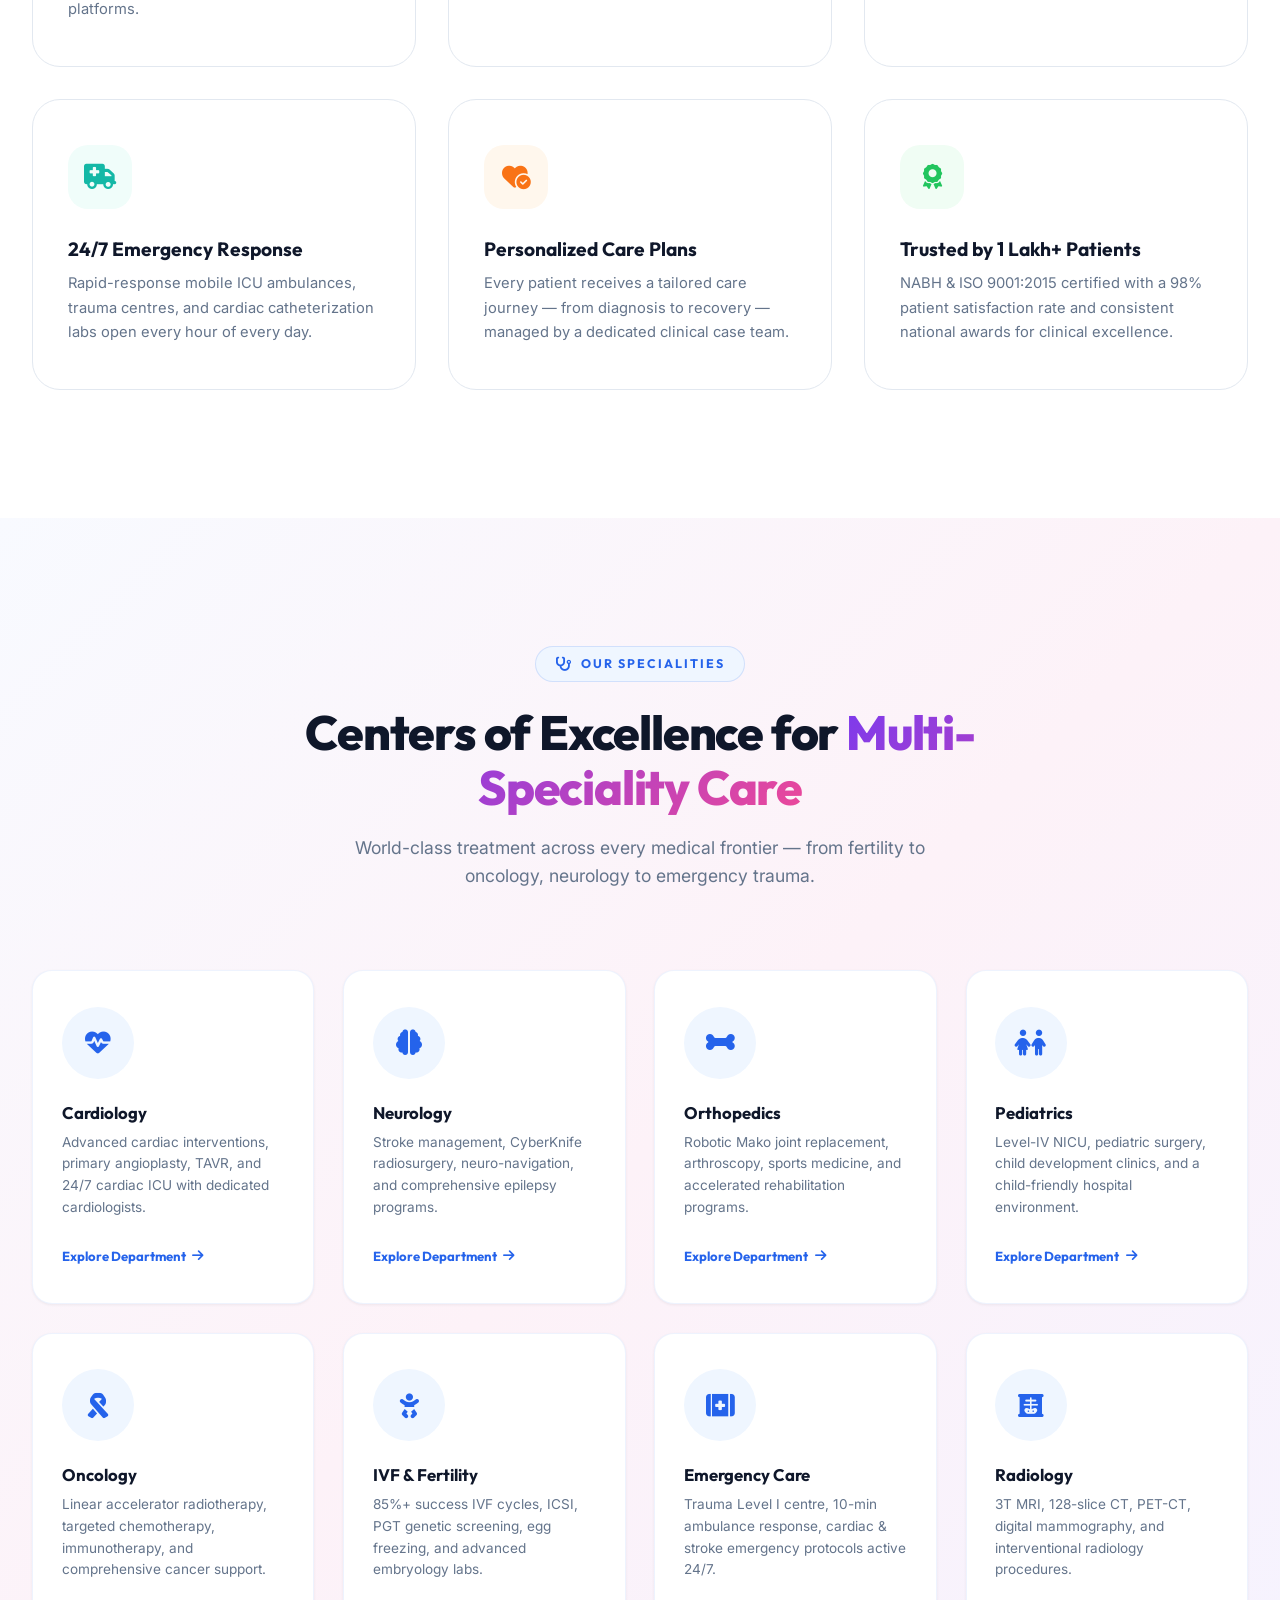
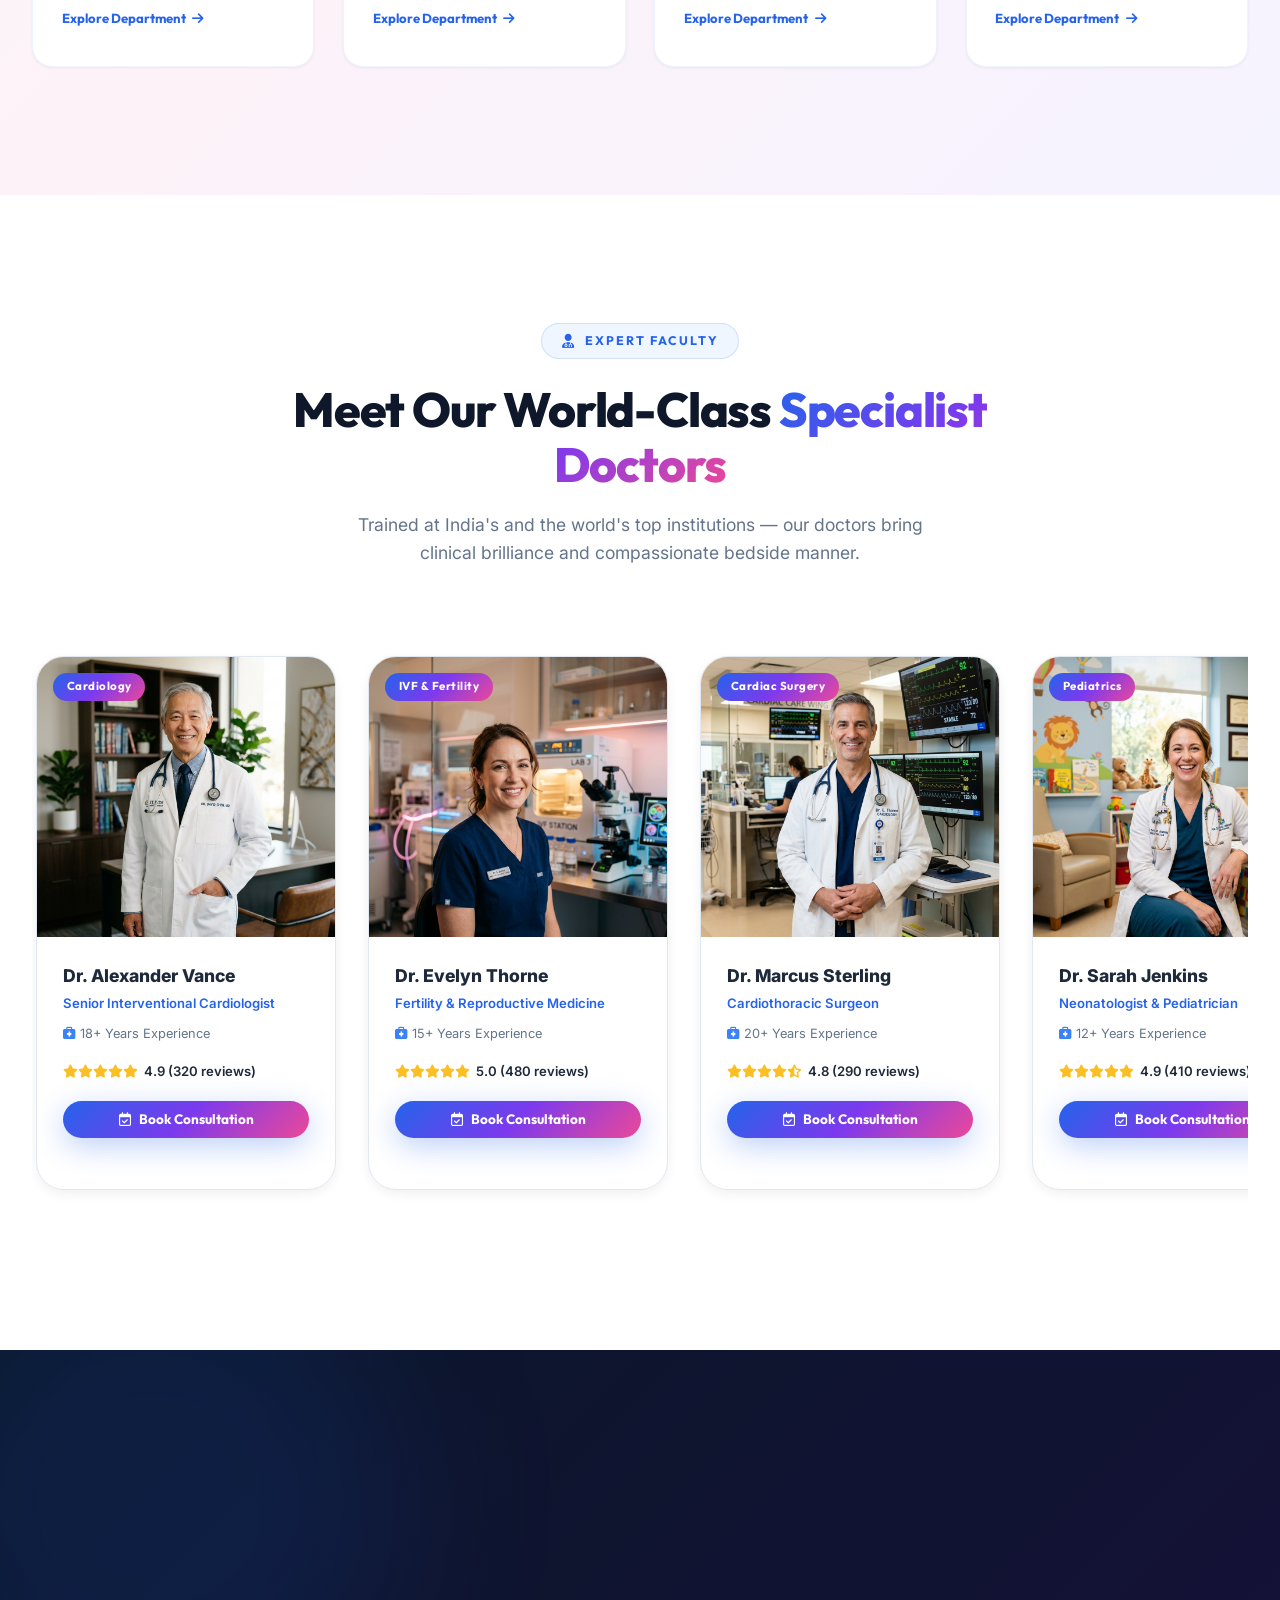
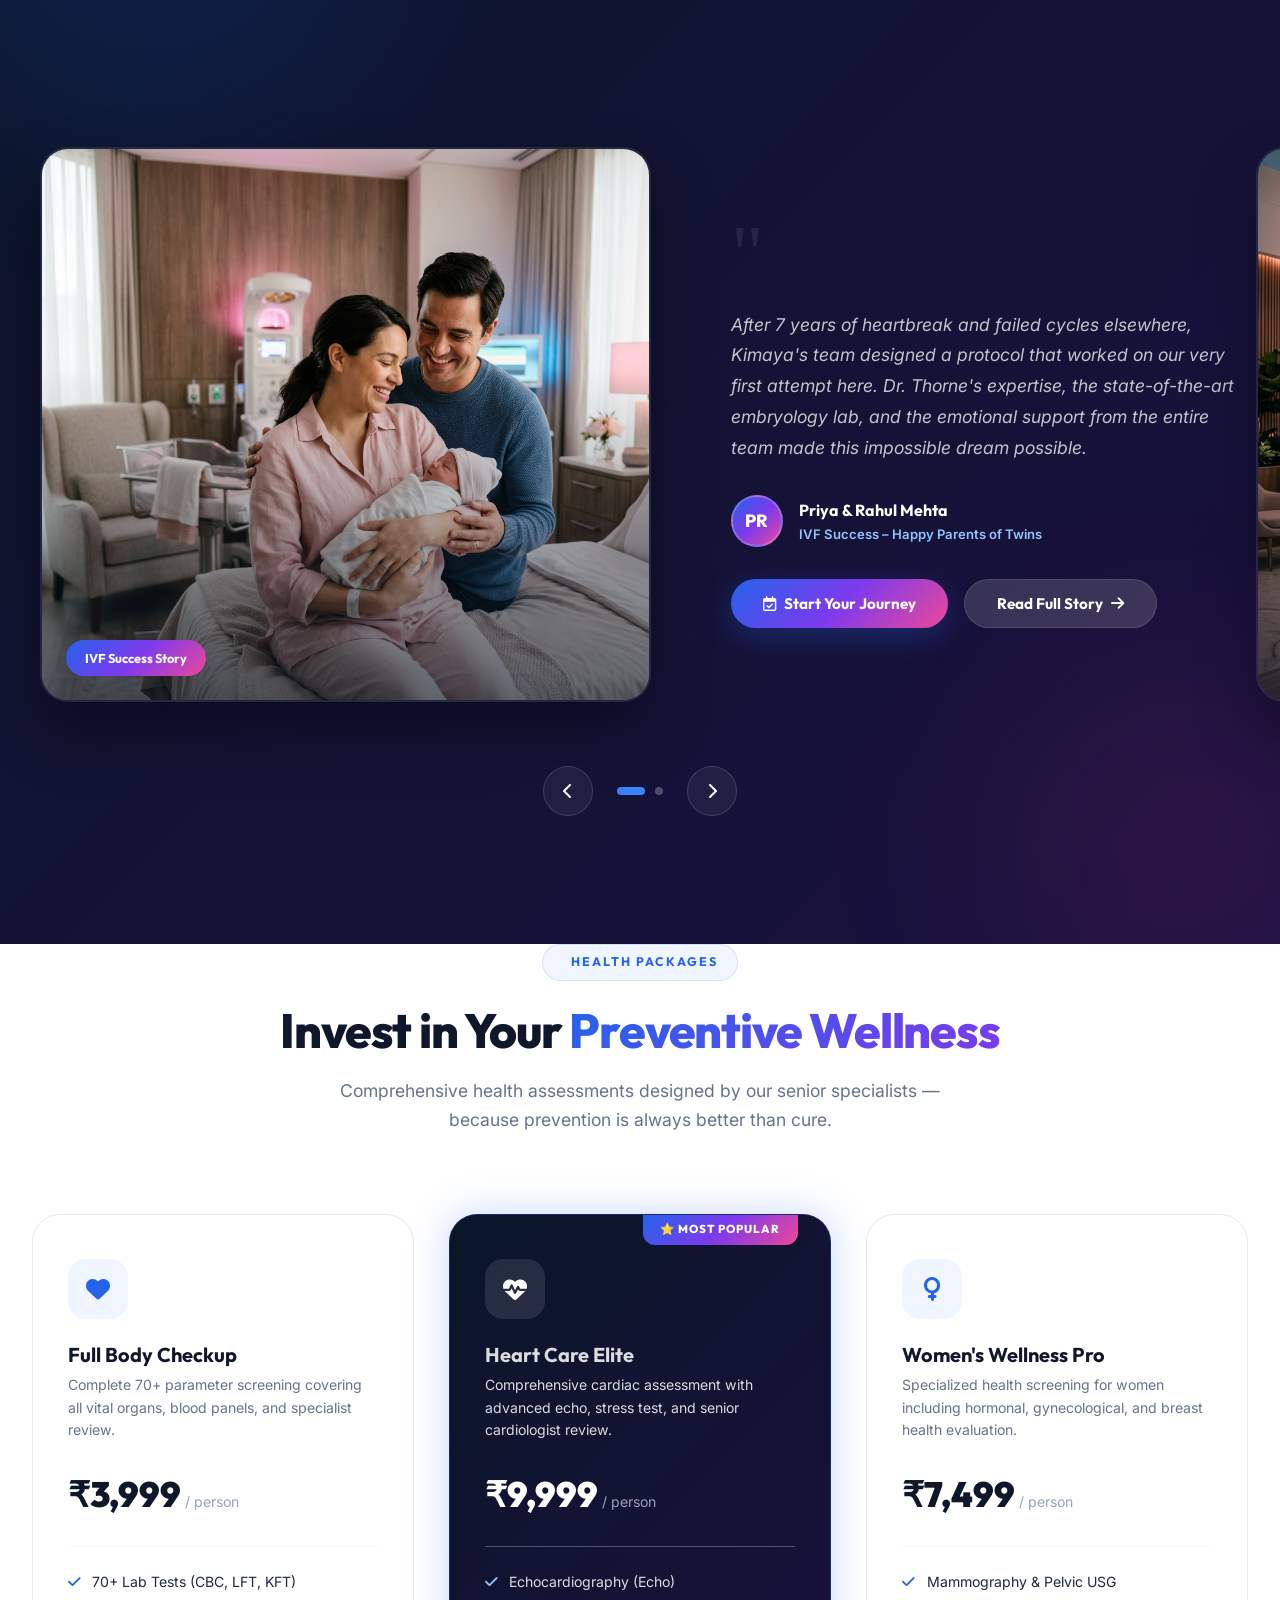
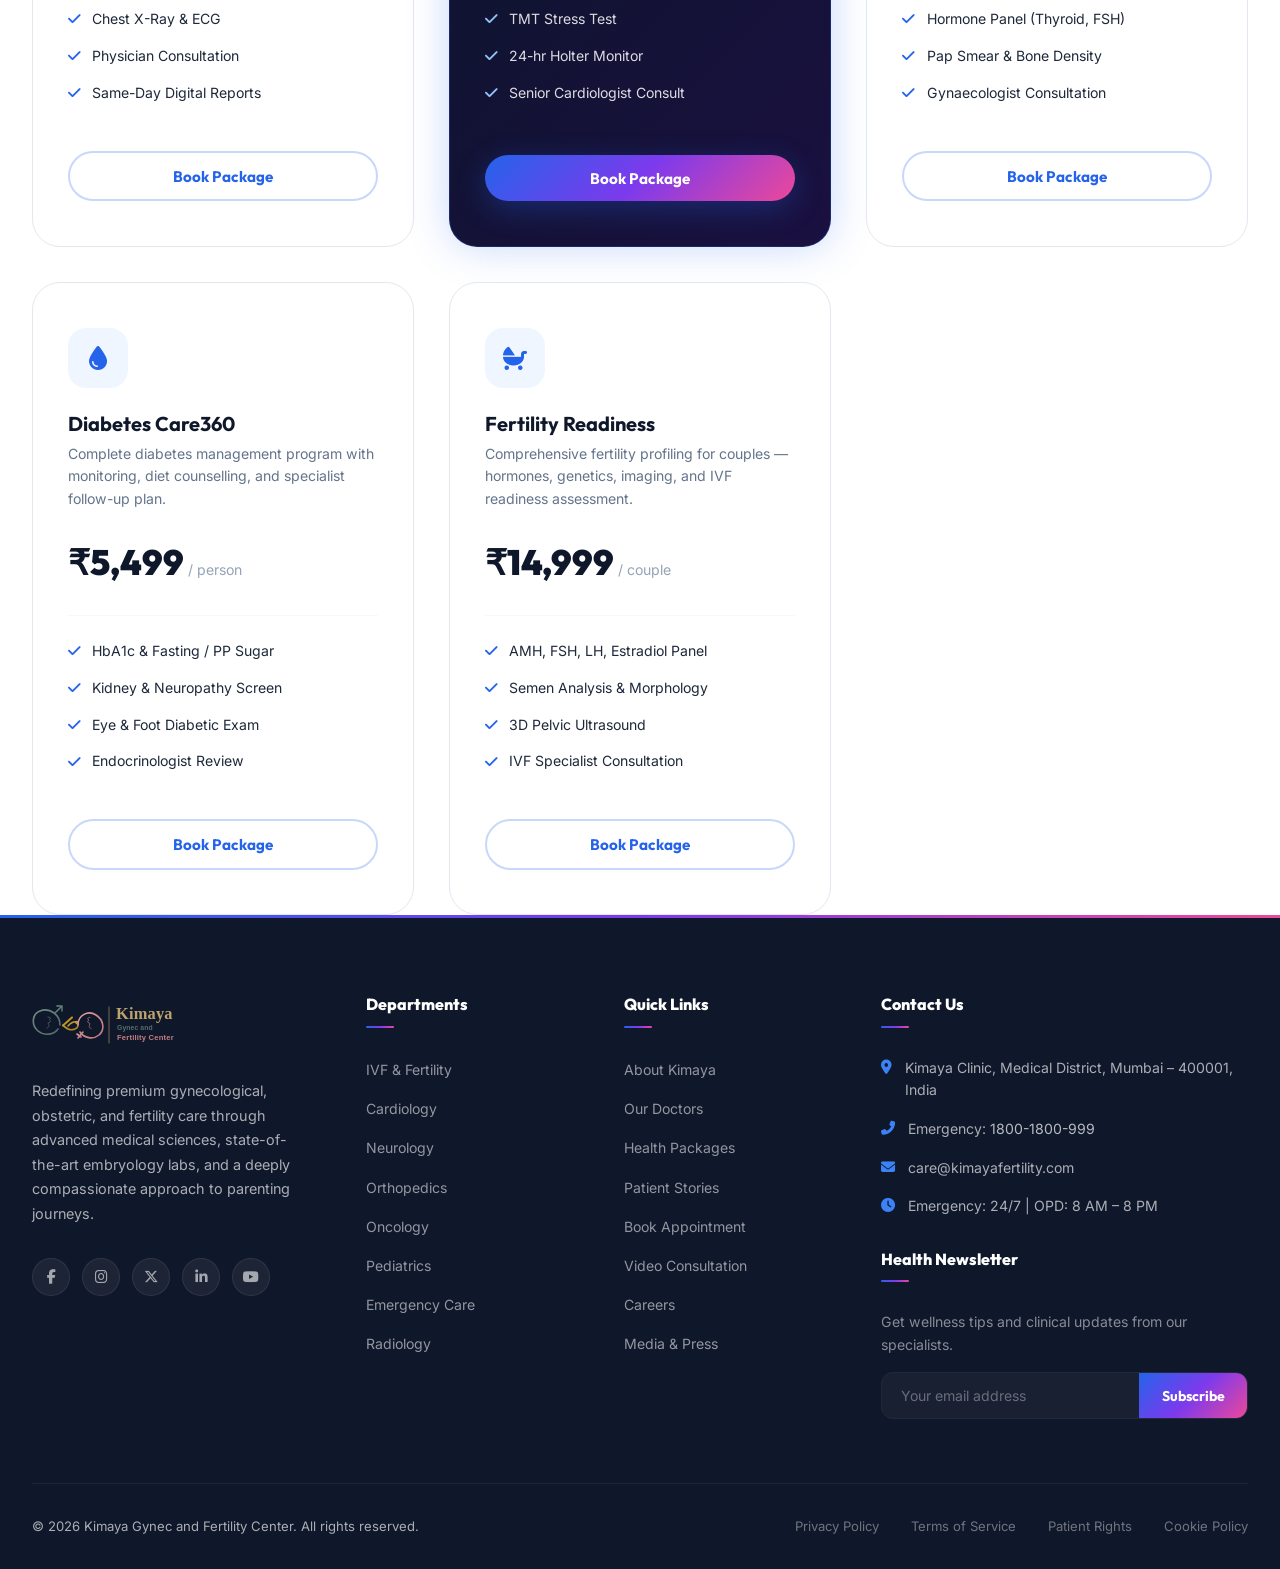
==== commit 2548ac4d: "Restore original white-themed side-by-side hero layout with right-column image card and floating ele" ====
--- a/index.html
+++ b/index.html
@@ -61,126 +61,76 @@
 <!-- ════════════════════════════════════════════
      2. HERO SECTION
 ════════════════════════════════════════════ -->
-<section id="hero">
-  <!-- Background -->
-  <div class="hero-bg">
-    <img src="assets/images/hero_bg.png" alt="Kimaya Gynec and Fertility Center Environment" class="hero-bg-img">
-    <div class="hero-overlay"></div>
-    <div class="hero-mesh"></div>
-  </div>
-
-  <!-- Animated Particles -->
-  <div class="particle-field" id="particle-field"></div>
-
-  <div class="container hero-container">
+<header class="hero-section" id="about-section">
+  <div class="hero-glow-1"></div>
+  <div class="hero-glow-2"></div>
+  <div class="container">
     <div class="hero-grid">
-
-      <!-- LEFT: Content -->
-      <div class="hero-content">
-        <div class="hero-badge">
-          <span class="dot"></span>
-          NABH Certified • #1 Advanced Care Hospital
-        </div>
-
+      <!-- Left Column: Copy -->
+      <div class="hero-content reveal active">
+        <div class="hero-tag">
+          <i class="fa-solid fa-award"></i>
+          <span>#1 Advanced Care Hospital • NABH Certified</span>
+        </div>
         <h1 class="hero-title">
           Trusted Care.<br>
-          <span class="accent" style="background: var(--grad-primary); -webkit-background-clip:text; -webkit-text-fill-color:transparent;">Advanced Healing.</span>
+          <span class="grad-text">Advanced Healing.</span>
         </h1>
-
-        <p class="hero-sub">
+        <p class="hero-desc">
           Providing world-class healthcare solutions with advanced technology, expert doctors, and compassionate patient care tailored to every individual's journey.
         </p>
-
-        <div class="hero-trust">
-          <div class="trust-chip"><i class="fa-solid fa-star"></i> 24/7 Emergency</div>
-          <div class="trust-chip"><i class="fa-solid fa-star"></i> Multi-Speciality</div>
-          <div class="trust-chip"><i class="fa-solid fa-star"></i> NABH Certified</div>
-          <div class="trust-chip"><i class="fa-solid fa-star"></i> ISO 9001:2015</div>
-        </div>
-
-        <div class="hero-ctas">
-          <button class="btn btn-primary btn-lg" id="hero-book-btn">
-            <i class="fa-regular fa-calendar-check"></i> Book Appointment
+        <div class="hero-actions">
+          <button class="btn btn-primary btn-lg" id="hero-book-btn" onclick="openBooking()">
+            <i class="fa-regular fa-calendar-check"></i> Book Consultation
           </button>
-          <a href="#departments" class="btn btn-glass btn-lg">
+          <a href="#departments" class="btn btn-outline btn-lg">
             Explore Departments <i class="fa-solid fa-arrow-right"></i>
           </a>
         </div>
-
-        <div class="hero-stat-strip">
-          <div class="hero-stat-item">
-            <div class="hero-stat-num">1L+</div>
-            <div class="hero-stat-lbl">Patients Treated</div>
-          </div>
-          <div class="hero-stat-item">
-            <div class="hero-stat-num">250+</div>
-            <div class="hero-stat-lbl">Expert Doctors</div>
-          </div>
-          <div class="hero-stat-item">
-            <div class="hero-stat-num">50+</div>
-            <div class="hero-stat-lbl">Departments</div>
-          </div>
-          <div class="hero-stat-item">
-            <div class="hero-stat-num">98%</div>
-            <div class="hero-stat-lbl">Success Rate</div>
-          </div>
-        </div>
-      </div>
-
-      <!-- RIGHT: Achievement Card -->
-      <div class="hero-card-wrap">
-        <!-- Floating mini badge top-left -->
-        <div class="float-card float-card-1">
-          <div class="float-card-icon"><i class="fa-solid fa-heart-pulse"></i></div>
-          <div>
-            <div style="font-size:.7rem;opacity:.7;font-weight:500;">Live Monitoring</div>
-            <div>Cardiac ICU Active</div>
-          </div>
-        </div>
-
-        <div class="hero-achievement-card">
-          <div class="achievement-icon">
-            <i class="fa-solid fa-trophy"></i>
-          </div>
-          <div style="font-size:.75rem;font-weight:700;letter-spacing:2px;text-transform:uppercase;color:var(--slate-400);margin-bottom:.6rem;">Celebrating</div>
-          <div class="achievement-number">1 LAKH+</div>
-          <div class="achievement-label">Happy Patients</div>
-          <div class="achievement-sub">Across India & International</div>
-
-          <div style="margin-top:2.5rem;display:grid;grid-template-columns:1fr 1fr;gap:1rem;text-align:center;">
-            <div style="background:var(--slate-100);border-radius:16px;padding:1rem .8rem;">
-              <div style="font-family:'Outfit',sans-serif;font-size:1.6rem;font-weight:900;background:var(--grad-primary);-webkit-background-clip:text;-webkit-text-fill-color:transparent;">85%+</div>
-              <div style="font-size:.7rem;color:var(--slate-500);margin-top:.3rem;font-weight:600;">IVF Success Rate</div>
-            </div>
-            <div style="background:var(--slate-100);border-radius:16px;padding:1rem .8rem;">
-              <div style="font-family:'Outfit',sans-serif;font-size:1.6rem;font-weight:900;background:linear-gradient(135deg,#10b981,#059669);-webkit-background-clip:text;-webkit-text-fill-color:transparent;">24/7</div>
-              <div style="font-size:.7rem;color:var(--slate-500);margin-top:.3rem;font-weight:600;">Emergency Care</div>
-            </div>
-          </div>
-
-          <button class="btn btn-primary" style="width:100%;margin-top:2rem;" onclick="openBooking()">
-            <i class="fa-regular fa-calendar-check"></i> Book Consultation
-          </button>
-        </div>
-
-        <!-- Floating mini badge bottom-right -->
-        <div class="float-card float-card-2">
-          <div class="float-card-icon" style="background:linear-gradient(135deg,#22c55e,#16a34a)"><i class="fa-solid fa-baby"></i></div>
-          <div>
-            <div style="font-size:.7rem;opacity:.7;font-weight:500;">This Month</div>
-            <div>48 IVF Successes</div>
-          </div>
-        </div>
-      </div>
-    </div>
-  </div>
-
-  <!-- Scroll Cue -->
-  <div class="hero-scroll">
-    <div class="scroll-mouse"><div class="scroll-wheel"></div></div>
-    <span>Scroll</span>
-  </div>
-</section>
+        <div class="hero-bullets">
+          <div class="hero-bullet-item">
+            <i class="fa-solid fa-circle-check"></i>
+            <span>24/7 Emergency Care</span>
+          </div>
+          <div class="hero-bullet-item">
+            <i class="fa-solid fa-circle-check"></i>
+            <span>Multi-Speciality IVF Wing</span>
+          </div>
+          <div class="hero-bullet-item">
+            <i class="fa-solid fa-circle-check"></i>
+            <span>1 Lakh+ Happy Patients</span>
+          </div>
+        </div>
+      </div>
+
+      <!-- Right Column: Visuals & floating elements -->
+      <div class="hero-visual reveal active">
+        <div class="floating-circle circle-1"></div>
+        
+        <!-- Floating medical icons -->
+        <div class="floating-icon-wrapper f-icon-1">
+          <i class="fa-solid fa-heart-pulse"></i>
+        </div>
+        <div class="floating-icon-wrapper f-icon-2">
+          <i class="fa-solid fa-baby"></i>
+        </div>
+        
+        <!-- Glowing Particles container -->
+        <div class="glowing-particle-emitter" id="particle-container"></div>
+
+        <div class="hero-image-wrapper">
+          <img src="assets/images/hero_bg.png" alt="Kimaya Clinic Environment" class="hero-image">
+        </div>
+
+        <!-- Achievement Badge -->
+        <div class="achievement-badge glass-card" style="background: var(--white); border: 1px solid var(--slate-200); box-shadow: var(--shadow-xl);">
+          <span class="badge-num">1 LAKH+</span>
+          <span class="badge-lbl">Happy Patients</span>
+        </div>
+      </div>
+    </div>
+  </div>
+</header>
 
 
 <!-- ════════════════════════════════════════════
--- a/styles.css
+++ b/styles.css
@@ -365,156 +365,250 @@
 /* ─────────────────────────────────────────── */
 /*  2. HERO SECTION                            */
 /* ─────────────────────────────────────────── */
-#hero {
-  position: relative; min-height: 100vh;
-  display: flex; align-items: center;
-  padding-top: 100px; overflow: hidden;
-}
-.hero-bg {
-  position: absolute; inset: 0; z-index: 0;
-}
-.hero-bg-img {
-  width: 100%; height: 100%; object-fit: cover;
-  transform: scale(1.05); transition: transform 8s ease;
-}
-#hero:hover .hero-bg-img { transform: scale(1); }
-.hero-overlay {
-  position: absolute; inset: 0;
-  background: var(--grad-hero);
-}
-/* Animated mesh overlay */
-.hero-mesh {
-  position: absolute; inset: 0; z-index: 1;
-  background-image:
-    radial-gradient(circle at 20% 80%, rgba(37,99,235,.15) 0%, transparent 50%),
-    radial-gradient(circle at 80% 20%, rgba(236,72,153,.1) 0%, transparent 50%),
-    radial-gradient(circle at 60% 60%, rgba(139,92,246,.08) 0%, transparent 40%);
-}
-
-.hero-container { position: relative; z-index: 5; width: 100%; }
-.hero-grid { display: grid; grid-template-columns: 1fr 420px; gap: 5rem; align-items: center; }
+.hero-section {
+  position: relative;
+  min-height: 100vh;
+  display: flex;
+  align-items: center;
+  padding-top: 10rem;
+  padding-bottom: 6rem;
+  overflow: hidden;
+  background: var(--white);
+}
+
+/* Ambient glow blobs behind hero */
+.hero-glow-1 {
+  position: absolute;
+  top: -10%;
+  right: -5%;
+  width: 600px;
+  height: 600px;
+  border-radius: 50%;
+  background: radial-gradient(circle, rgba(37, 99, 235, 0.12) 0%, rgba(255, 255, 255, 0) 70%);
+  z-index: -2;
+  animation: float-y 8s infinite alternate;
+}
+
+.hero-glow-2 {
+  position: absolute;
+  bottom: 5%;
+  left: -10%;
+  width: 500px;
+  height: 500px;
+  border-radius: 50%;
+  background: radial-gradient(circle, rgba(236, 72, 153, 0.08) 0%, rgba(255, 255, 255, 0) 70%);
+  z-index: -2;
+  animation: float-y 10s infinite alternate-reverse;
+}
+
+.hero-grid {
+  display: grid;
+  grid-template-columns: 1.15fr 0.85fr;
+  gap: 4rem;
+  align-items: center;
+  width: 100%;
+}
 
 /* Left Content */
-.hero-content { padding: 2rem 0; }
-.hero-badge {
-  display: inline-flex; align-items: center; gap: .6rem;
-  background: var(--blue-100); backdrop-filter: blur(12px);
-  border: 1px solid rgba(37,99,235,.15); border-radius: var(--radius-full);
-  padding: .6rem 1.4rem; margin-bottom: 2rem;
-  font-family: var(--font-display); font-size: .82rem; font-weight: 700; color: var(--blue-600);
-  animation: slide-up .6s ease both;
-}
-.hero-badge .dot {
-  width: 8px; height: 8px; background: #22c55e; border-radius: 50%;
-  box-shadow: 0 0 8px #22c55e; animation: pulse-ring 1.5s infinite;
-}
+.hero-content {
+  z-index: 5;
+}
+
+.hero-tag {
+  display: inline-flex;
+  align-items: center;
+  gap: 0.5rem;
+  background: var(--blue-100);
+  border: 1px solid rgba(37, 99, 235, 0.15);
+  box-shadow: var(--shadow-sm);
+  padding: 0.6rem 1.2rem;
+  border-radius: 50px;
+  font-size: 0.88rem;
+  font-weight: 700;
+  color: var(--blue-600);
+  margin-bottom: 2rem;
+}
+
+.hero-tag i {
+  color: var(--pink-500);
+}
+
 .hero-title {
-  font-size: clamp(2.8rem, 5vw, 4.5rem); font-weight: 900; color: var(--slate-900);
-  letter-spacing: -.04em; line-height: 1.08; margin-bottom: 1.8rem;
-  animation: slide-up .7s .1s ease both;
-}
-.hero-title .accent { display: block; }
-.hero-sub {
-  font-size: 1.15rem; color: var(--slate-600); max-width: 520px;
-  line-height: 1.7; margin-bottom: 2.5rem;
-  animation: slide-up .7s .2s ease both;
-}
-.hero-trust {
-  display: flex; align-items: center; gap: .6rem; flex-wrap: wrap;
-  margin-bottom: 2.8rem; animation: slide-up .7s .3s ease both;
-}
-.trust-chip {
-  display: flex; align-items: center; gap: .4rem;
-  background: var(--white); border: 1px solid var(--slate-200);
-  border-radius: var(--radius-full); padding: .35rem .9rem;
-  font-size: .8rem; font-weight: 600; color: var(--slate-700);
-  backdrop-filter: blur(8px);
-  box-shadow: var(--shadow-xs);
-}
-.trust-chip i { color: var(--blue-500); font-size: .9rem; }
-.hero-ctas {
-  display: flex; align-items: center; gap: 1rem; flex-wrap: wrap;
-  animation: slide-up .7s .4s ease both;
-}
-.hero-stat-strip {
-  display: flex; gap: 3rem; margin-top: 4rem;
-  padding-top: 2.5rem; border-top: 1px solid var(--slate-200);
-  animation: slide-up .7s .5s ease both;
-}
-.hero-stat-item { color: var(--slate-800); }
-.hero-stat-num { font-family: var(--font-display); font-size: 2.2rem; font-weight: 900; line-height: 1; background: var(--grad-primary); -webkit-background-clip: text; -webkit-text-fill-color: transparent; }
-.hero-stat-lbl { font-size: .8rem; color: var(--slate-500); margin-top: .2rem; }
-
-/* Right Achievement Card */
-.hero-card-wrap {
+  font-size: clamp(2.5rem, 4.5vw, 4rem);
+  line-height: 1.15;
+  margin-bottom: 1.5rem;
+  font-weight: 800;
+  color: var(--slate-900);
+  letter-spacing: -0.03em;
+}
+
+.hero-desc {
+  font-size: 1.15rem;
+  color: var(--slate-500);
+  margin-bottom: 2.5rem;
+  max-width: 540px;
+  font-weight: 400;
+  line-height: 1.7;
+}
+
+.hero-actions {
+  display: flex;
+  gap: 1.2rem;
+  margin-bottom: 3rem;
+  flex-wrap: wrap;
+}
+
+.hero-bullets {
+  display: flex;
+  align-items: center;
+  gap: 1.5rem;
+  font-weight: 600;
+  font-size: 0.9rem;
+  color: var(--slate-600);
+  flex-wrap: wrap;
+}
+
+.hero-bullet-item {
+  display: flex;
+  align-items: center;
+  gap: 0.5rem;
+}
+
+.hero-bullet-item i {
+  color: var(--blue-500);
+  font-size: 1.1rem;
+}
+
+/* Right Content: Premium Graphic and Badge */
+.hero-visual {
   position: relative;
-  animation: slide-up .7s .3s ease both;
-}
-.hero-achievement-card {
-  padding: 3rem 2.5rem; text-align: center; position: relative; overflow: hidden;
+  display: flex;
+  justify-content: center;
+  align-items: center;
+}
+
+.hero-image-wrapper {
+  position: relative;
+  width: 100%;
+  max-width: 480px;
+  aspect-ratio: 0.9;
+  border-radius: 30px;
+  overflow: hidden;
+  box-shadow: var(--shadow-xl);
+  border: 4px solid var(--white);
+  z-index: 5;
+}
+
+.hero-image-wrapper::before {
+  content: '';
+  position: absolute;
+  inset: 0;
+  background: linear-gradient(to bottom, rgba(15, 23, 42, 0) 60%, rgba(15, 23, 42, 0.3) 100%);
+  z-index: 1;
+}
+
+.hero-image {
+  width: 100%;
+  height: 100%;
+  object-fit: cover;
+  transition: transform 6s ease;
+}
+
+.hero-visual:hover .hero-image {
+  transform: scale(1.05);
+}
+
+/* Floating badge */
+.achievement-badge {
+  position: absolute;
+  bottom: 40px;
+  right: -25px;
+  padding: 1.5rem 2rem;
+  display: flex;
+  flex-direction: column;
+  align-items: center;
+  text-align: center;
+  z-index: 10;
+  border-radius: 24px;
+  width: 200px;
   background: var(--white);
-  border: 1px solid var(--slate-200); border-radius: 32px;
+  border: 1px solid var(--slate-200);
+  box-shadow: var(--shadow-xl);
+  animation: float-y 5s ease-in-out infinite;
+}
+
+.badge-num {
+  font-size: 2.2rem;
+  font-weight: 800;
+  line-height: 1.1;
+  background: var(--grad-primary);
+  -webkit-background-clip: text;
+  -webkit-text-fill-color: transparent;
+}
+
+.badge-lbl {
+  font-size: 0.75rem;
+  font-weight: 700;
+  text-transform: uppercase;
+  color: var(--slate-700);
+  letter-spacing: 1.5px;
+  margin-top: 0.5rem;
+  line-height: 1.4;
+}
+
+/* Glowing particles and floating items */
+.floating-circle {
+  position: absolute;
+  border-radius: 50%;
+  z-index: -1;
+}
+
+.circle-1 {
+  width: 80px;
+  height: 80px;
+  background: linear-gradient(135deg, rgba(236, 72, 153, 0.15) 0%, rgba(37, 99, 235, 0.15) 100%);
+  top: 10%;
+  left: -40px;
   animation: float-y 6s ease-in-out infinite;
-  box-shadow: var(--shadow-xl);
-}
-.hero-achievement-card::before {
-  content: ''; position: absolute; inset: 0; border-radius: 32px;
-  background: var(--grad-primary); opacity: .04;
-}
-.achievement-icon {
-  width: 72px; height: 72px; margin: 0 auto 1.5rem;
-  background: var(--grad-primary); border-radius: 22px;
-  display: flex; align-items: center; justify-content: center;
-  font-size: 2rem; color: var(--white); box-shadow: var(--shadow-glow-blue);
-}
-.achievement-number {
-  font-family: var(--font-display); font-size: 4rem; font-weight: 900; line-height: 1;
-  background: var(--grad-primary); -webkit-background-clip: text; -webkit-text-fill-color: transparent;
-}
-.achievement-label {
-  font-family: var(--font-display); font-size: .85rem; font-weight: 700;
-  letter-spacing: 1.5px; text-transform: uppercase; color: var(--slate-700);
-  margin-top: .6rem;
-}
-.achievement-sub { font-size: .82rem; color: var(--slate-500); margin-top: .8rem; }
-
-/* Floating mini-cards */
-.float-card {
-  position: absolute; background: rgba(255,255,255,.85); backdrop-filter: blur(16px);
-  border: 1px solid rgba(255,255,255,.6); border-radius: 16px;
-  padding: .9rem 1.2rem; display: flex; align-items: center; gap: .7rem;
-  font-family: var(--font-display); color: var(--slate-800); font-size: .8rem; font-weight: 700;
-  white-space: nowrap;
+  backdrop-filter: blur(5px);
+  border: 1px solid rgba(255, 255, 255, 0.3);
+}
+
+.floating-icon-wrapper {
+  position: absolute;
+  width: 56px;
+  height: 56px;
+  border-radius: 16px;
+  display: flex;
+  align-items: center;
+  justify-content: center;
+  color: var(--blue-500);
+  font-size: 1.4rem;
+  z-index: 12;
   box-shadow: var(--shadow-md);
-}
-.float-card-icon {
-  width: 36px; height: 36px; border-radius: 10px;
-  background: var(--grad-primary); display: flex; align-items: center; justify-content: center; font-size: 1rem;
-}
-.float-card-1 { top: -30px; left: -60px; animation: float-x 5s ease-in-out infinite; }
-.float-card-2 { bottom: -25px; right: -50px; animation: float-x 7s ease-in-out infinite reverse; }
-
-/* Particle emitter */
-.particle-field { position: absolute; inset: 0; z-index: 2; pointer-events: none; overflow: hidden; }
-.prt {
-  position: absolute; border-radius: 50%; opacity: 0;
-  animation: particle-rise var(--dur, 5s) var(--delay, 0s) infinite linear;
-}
-
-/* Scroll indicator */
-.hero-scroll {
-  position: absolute; bottom: 2.5rem; left: 50%; transform: translateX(-50%);
-  display: flex; flex-direction: column; align-items: center; gap: .5rem;
-  color: var(--slate-500); font-size: .75rem; font-weight: 600; letter-spacing: 1px;
-  text-transform: uppercase; z-index: 10;
-}
-.scroll-mouse {
-  width: 26px; height: 42px; border: 2px solid var(--slate-300); border-radius: 13px;
-  position: relative; display: flex; justify-content: center; padding-top: 6px;
-}
-.scroll-wheel {
-  width: 4px; height: 8px; background: var(--blue-500); border-radius: 2px;
-  animation: float-y 2s ease-in-out infinite;
+  border: 1px solid var(--glass-border-light);
+}
+
+.f-icon-1 {
+  top: 20%;
+  right: -20px;
+  background: rgba(239, 246, 255, 0.9);
+  animation: float-y 4.5s ease-in-out infinite;
+}
+
+.f-icon-2 {
+  bottom: 25%;
+  left: -25px;
+  background: rgba(253, 242, 248, 0.9);
+  color: var(--pink-500);
+  animation: float-y 5.5s ease-in-out infinite reverse;
+}
+
+.glowing-particle-emitter {
+  position: absolute;
+  inset: 0;
+  pointer-events: none;
+  z-index: 2;
 }
 
 /* ─────────────────────────────────────────── */
